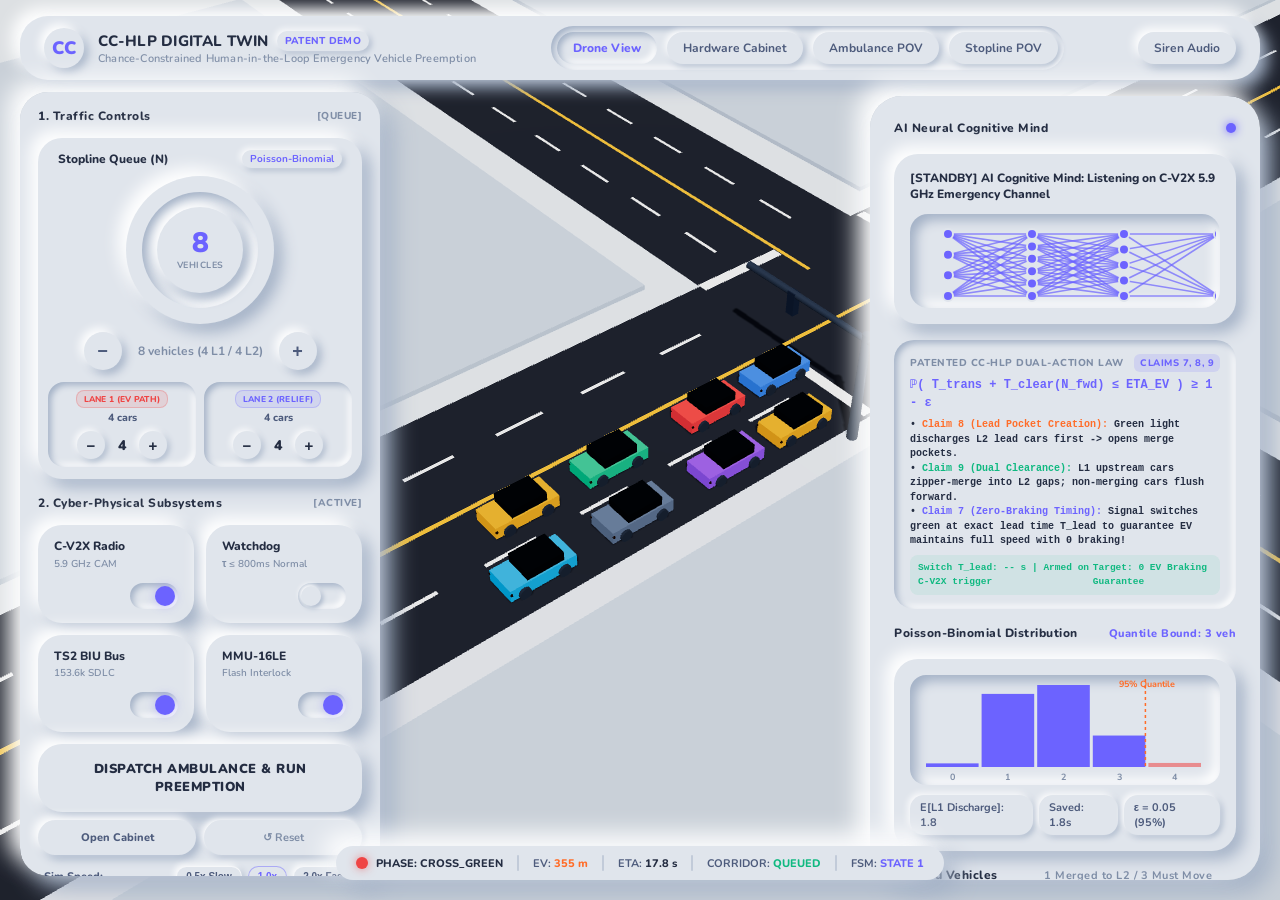
==== index.html @ e3fc1437 "feat(cchlp): add interactive Three.js digital twin with GitHub Pages deployment and CI workflow" ====
<!DOCTYPE html>
<html lang="en">
<head>
  <meta charset="UTF-8">
  <meta name="viewport" content="width=device-width, initial-scale=1.0">
  <title>CC-HLP Cyber-Physical Digital Twin // Neumorphic Smart-Control Suite</title>
  <link rel="icon" type="image/svg+xml" href="favicon.svg">
  <link rel="preconnect" href="https://fonts.googleapis.com">
  <link rel="preconnect" href="https://fonts.gstatic.com" crossorigin>
  <link href="https://fonts.googleapis.com/css2?family=Nunito:wght@400;600;700;800;900&family=Poppins:wght@400;500;600;700&display=swap" rel="stylesheet">
  <style>
    :root {
      /* Neumorphism Signature Palette */
      --neu-bg: #E0E5EC;
      --neu-light: #FFFFFF;
      --neu-dark: #A3B1C6;
      --neu-slate: #4D5B7C;
      --neu-dark-slate: #242D42;
      --neu-muted: #7E8DA6;
      
      /* Accessibility & Emergency Accents */
      --accent-purple: #6C63FF;
      --accent-purple-glow: rgba(108, 99, 255, 0.35);
      --accent-orange: #FF6D29;
      --accent-green: #10B981;
      --accent-red: #EF4444;
      --accent-amber: #F59E0B;
      --accent-cyan: #0284C7;

      /* Standard Shadows */
      --shadow-extruded: -8px -8px 16px var(--neu-light), 8px 8px 16px var(--neu-dark);
      --shadow-extruded-lg: -12px -12px 24px var(--neu-light), 12px 12px 24px var(--neu-dark);
      --shadow-extruded-sm: -4px -4px 10px var(--neu-light), 4px 4px 10px var(--neu-dark);
      --shadow-extruded-xs: -2px -2px 6px var(--neu-light), 2px 2px 6px var(--neu-dark);

      /* Inset (Pressed / Wells / Tracks) */
      --shadow-inset: inset 4px 4px 8px var(--neu-dark), inset -4px -4px 8px var(--neu-light);
      --shadow-inset-deep: inset 6px 6px 12px var(--neu-dark), inset -6px -6px 12px var(--neu-light);
      --shadow-inset-sm: inset 3px 3px 6px var(--neu-dark), inset -3px -3px 6px var(--neu-light);

      --font-stack: 'Nunito', 'Poppins', -apple-system, BlinkMacSystemFont, "Segoe UI", Roboto, sans-serif;
    }

    * {
      box-sizing: border-box;
      margin: 0;
      padding: 0;
      user-select: none;
      -webkit-font-smoothing: antialiased;
    }

    body, html {
      width: 100%;
      height: 100%;
      overflow: hidden;
      background-color: var(--neu-bg);
      font-family: var(--font-stack);
      color: var(--neu-slate);
    }

    /* 3D WebGL Canvas Layer */
    #webgl-canvas {
      position: absolute;
      top: 0;
      left: 0;
      width: 100%;
      height: 100%;
      z-index: 1;
      outline: none;
    }

    /* Neumorphic Top Navigation Bar */
    header {
      position: absolute;
      top: 16px;
      left: 20px;
      right: 20px;
      height: 64px;
      z-index: 10;
      display: flex;
      align-items: center;
      justify-content: space-between;
      padding: 0 24px;
      background: var(--neu-bg);
      border-radius: 28px;
      box-shadow: var(--shadow-extruded);
    }

    .brand-group {
      display: flex;
      align-items: center;
      gap: 14px;
    }

    .logo-badge {
      width: 40px;
      height: 40px;
      border-radius: 50%;
      background: var(--neu-bg);
      box-shadow: var(--shadow-extruded-sm);
      display: flex;
      align-items: center;
      justify-content: center;
      font-weight: 900;
      font-size: 18px;
      color: var(--accent-purple);
    }

    .brand-title h1 {
      font-size: 15px;
      font-weight: 800;
      color: var(--neu-dark-slate);
      letter-spacing: 0.3px;
      display: flex;
      align-items: center;
      gap: 8px;
    }

    .brand-title p {
      font-size: 11px;
      font-weight: 600;
      color: var(--neu-muted);
      letter-spacing: 0.2px;
    }

    /* Camera Switcher Buttons (Neumorphic Inset/Extruded Toggle Group) */
    .camera-switcher {
      display: flex;
      gap: 10px;
      background: var(--neu-bg);
      padding: 6px;
      border-radius: 24px;
      box-shadow: var(--shadow-inset-sm);
    }

    .cam-btn {
      background: var(--neu-bg);
      border: none;
      color: var(--neu-slate);
      padding: 8px 16px;
      border-radius: 20px;
      font-size: 12px;
      font-weight: 700;
      font-family: inherit;
      cursor: pointer;
      transition: all 0.2s cubic-bezier(0.4, 0, 0.2, 1);
      display: flex;
      align-items: center;
      gap: 6px;
      box-shadow: var(--shadow-extruded-xs);
    }

    .cam-btn:hover {
      color: var(--neu-dark-slate);
      transform: translateY(-1px);
    }

    .cam-btn.active {
      color: var(--accent-purple);
      box-shadow: var(--shadow-inset-sm);
      transform: translateY(0);
      font-weight: 800;
    }

    .header-actions {
      display: flex;
      align-items: center;
      gap: 12px;
    }

    .siren-toggle {
      background: var(--neu-bg);
      border: none;
      border-radius: 20px;
      color: var(--neu-slate);
      padding: 8px 16px;
      font-size: 12px;
      font-weight: 700;
      font-family: inherit;
      cursor: pointer;
      display: flex;
      align-items: center;
      gap: 6px;
      box-shadow: var(--shadow-extruded-sm);
      transition: all 0.2s ease;
    }

    .siren-toggle:hover {
      transform: translateY(-1px);
    }

    .siren-toggle.active {
      box-shadow: var(--shadow-inset-sm);
      color: var(--accent-red);
      font-weight: 800;
    }

    /* Left Control Sidebar in Soft Neumorphism */
    .left-panel {
      position: absolute;
      top: 92px;
      left: 20px;
      width: 360px;
      max-height: calc(100vh - 116px);
      z-index: 10;
      background: var(--neu-bg);
      border-radius: 28px;
      padding: 16px 18px 32px 18px;
      overflow-y: auto;
      box-shadow: var(--shadow-extruded-lg);
      display: flex;
      flex-direction: column;
      gap: 12px;
      transition: transform 0.4s cubic-bezier(0.16, 1, 0.3, 1), opacity 0.35s ease;
    }

    .panel-heading {
      font-size: 12px;
      font-weight: 800;
      letter-spacing: 0.5px;
      color: var(--neu-dark-slate);
      display: flex;
      align-items: center;
      justify-content: space-between;
      padding-bottom: 2px;
    }

    /* =========================================================================
       SIGNATURE NEUMORPHIC THERMOSTAT DIAL (QUEUE COUNT N)
       ========================================================================= */
    .dial-card {
      background: var(--neu-bg);
      border-radius: 24px;
      padding: 12px 10px;
      box-shadow: var(--shadow-extruded);
      display: flex;
      flex-direction: column;
      align-items: center;
      gap: 8px;
    }

    .dial-header {
      width: 100%;
      display: flex;
      justify-content: space-between;
      align-items: center;
      padding: 0 10px;
    }

    .dial-header h3 {
      font-size: 12px;
      font-weight: 800;
      color: var(--neu-dark-slate);
    }

    .dial-header span {
      font-size: 10px;
      font-weight: 700;
      color: var(--accent-purple);
      background: var(--neu-bg);
      padding: 2px 8px;
      border-radius: 10px;
      box-shadow: var(--shadow-extruded-xs);
    }

    .thermostat-dial-wrapper {
      position: relative;
      width: 148px;
      height: 148px;
      display: flex;
      align-items: center;
      justify-content: center;
    }

    /* Outer Extruded Base Ring */
    .dial-outer-ring {
      width: 148px;
      height: 148px;
      border-radius: 50%;
      background: var(--neu-bg);
      box-shadow: var(--shadow-extruded);
      display: flex;
      align-items: center;
      justify-content: center;
    }

    /* Concave Inset Track Ring */
    .dial-inset-track {
      width: 116px;
      height: 116px;
      border-radius: 50%;
      background: var(--neu-bg);
      box-shadow: var(--shadow-inset-deep);
      display: flex;
      align-items: center;
      justify-content: center;
    }

    /* Center Extruded Knob */
    .dial-center-knob {
      width: 86px;
      height: 86px;
      border-radius: 50%;
      background: var(--neu-bg);
      box-shadow: -5px -5px 12px var(--neu-light), 5px 5px 12px var(--neu-dark);
      display: flex;
      flex-direction: column;
      align-items: center;
      justify-content: center;
      cursor: pointer;
      transition: transform 0.2s cubic-bezier(0.175, 0.885, 0.32, 1.275);
    }

    .dial-center-knob:hover {
      transform: scale(1.02);
    }

    .dial-center-knob:active {
      box-shadow: var(--shadow-inset-sm);
    }

    .dial-val-number {
      font-size: 28px;
      font-weight: 900;
      line-height: 1;
      color: var(--accent-purple);
      letter-spacing: -1px;
    }

    .dial-val-label {
      font-size: 9px;
      font-weight: 700;
      color: var(--neu-muted);
      text-transform: uppercase;
      letter-spacing: 0.5px;
      margin-top: 2px;
    }

    /* Stepper Buttons for Circular Dial */
    .dial-controls {
      display: flex;
      align-items: center;
      gap: 16px;
    }

    .dial-btn {
      width: 38px;
      height: 38px;
      border-radius: 50%;
      background: var(--neu-bg);
      border: none;
      box-shadow: var(--shadow-extruded-sm);
      color: var(--neu-slate);
      font-size: 18px;
      font-weight: 800;
      cursor: pointer;
      display: flex;
      align-items: center;
      justify-content: center;
      transition: all 0.15s ease;
    }

    .dial-btn:hover {
      color: var(--accent-purple);
      transform: scale(1.05);
    }

    .dial-btn:active {
      box-shadow: var(--shadow-inset-sm);
      transform: scale(0.96);
    }

    /* Independent Dual-Lane Stepper Grid */
    .lane-queue-grid {
      width: 100%;
      display: grid;
      grid-template-columns: 1fr 1fr;
      gap: 8px;
      margin-top: 4px;
    }

    .lane-queue-card {
      background: var(--neu-bg);
      border-radius: 16px;
      padding: 8px 6px;
      box-shadow: var(--shadow-inset-sm);
      display: flex;
      flex-direction: column;
      align-items: center;
      gap: 6px;
    }

    .lane-queue-header {
      display: flex;
      flex-direction: column;
      align-items: center;
      gap: 2px;
      width: 100%;
    }

    .lane-badge {
      font-size: 8.5px;
      font-weight: 800;
      padding: 2px 7px;
      border-radius: 8px;
      letter-spacing: 0.3px;
    }

    .l1-badge {
      background: rgba(239, 68, 68, 0.12);
      color: var(--accent-red);
      border: 1px solid rgba(239, 68, 68, 0.25);
    }

    .l2-badge {
      background: rgba(108, 99, 255, 0.12);
      color: var(--accent-purple);
      border: 1px solid rgba(108, 99, 255, 0.25);
    }

    .lane-count-val {
      font-size: 10.5px;
      font-weight: 800;
      color: var(--neu-slate);
    }

    .lane-stepper-row {
      display: flex;
      align-items: center;
      justify-content: center;
      gap: 8px;
    }

    .dial-btn-sm {
      width: 28px;
      height: 28px;
      border-radius: 50%;
      background: var(--neu-bg);
      border: none;
      box-shadow: var(--shadow-extruded-xs);
      color: var(--neu-dark-slate);
      font-size: 15px;
      font-weight: 800;
      cursor: pointer;
      display: flex;
      align-items: center;
      justify-content: center;
      transition: all 0.15s ease;
    }

    .dial-btn-sm:hover {
      box-shadow: -2px -2px 6px var(--neu-light), 2px 2px 6px var(--neu-dark);
      color: var(--accent-purple);
    }

    .dial-btn-sm:active {
      box-shadow: var(--shadow-inset-xs);
      transform: scale(0.94);
    }

    .lane-stepper-display {
      font-size: 14px;
      font-weight: 900;
      color: var(--neu-dark-slate);
      min-width: 18px;
      text-align: center;
    }

    /* =========================================================================
       4 ROOM TOGGLE CARDS (CYBER-PHYSICAL SUBSYSTEMS)
       ========================================================================= */
    .toggle-grid {
      display: grid;
      grid-template-columns: repeat(2, 1fr);
      gap: 12px;
    }

    .neu-toggle-card {
      background: var(--neu-bg);
      border-radius: 24px;
      padding: 14px 16px;
      box-shadow: var(--shadow-extruded);
      display: flex;
      flex-direction: column;
      justify-content: space-between;
      gap: 12px;
      transition: all 0.2s ease;
      cursor: pointer;
    }

    .neu-toggle-card:hover {
      transform: translateY(-2px);
    }

    .toggle-text h4 {
      font-size: 12px;
      font-weight: 800;
      color: var(--neu-dark-slate);
      line-height: 1.3;
    }

    .toggle-text p {
      font-size: 10px;
      font-weight: 600;
      color: var(--neu-muted);
      margin-top: 2px;
    }

    /* Neumorphic Sliding Switch */
    .neu-switch {
      align-self: flex-end;
      width: 48px;
      height: 26px;
      border-radius: 13px;
      background: var(--neu-bg);
      box-shadow: var(--shadow-inset-sm);
      position: relative;
      cursor: pointer;
      transition: background 0.25s ease;
    }

    .neu-switch-knob {
      position: absolute;
      top: 3px;
      left: 3px;
      width: 20px;
      height: 20px;
      border-radius: 50%;
      background: var(--neu-bg);
      box-shadow: -2px -2px 5px var(--neu-light), 2px 2px 5px var(--neu-dark);
      transition: transform 0.25s cubic-bezier(0.175, 0.885, 0.32, 1.275), background 0.2s ease;
    }

    .neu-toggle-card.active .neu-switch-knob {
      transform: translateX(22px);
      background: var(--accent-purple);
      box-shadow: 0 0 10px var(--accent-purple-glow);
    }

    .neu-toggle-card.danger.active .neu-switch-knob {
      transform: translateX(22px);
      background: var(--accent-red);
      box-shadow: 0 0 10px rgba(239, 68, 68, 0.5);
    }

    /* =========================================================================
       PILL SLIDERS (CONTINUOUS SIMULATION PARAMETERS)
       ========================================================================= */
    .slider-card {
      background: var(--neu-bg);
      border-radius: 24px;
      padding: 16px 18px;
      box-shadow: var(--shadow-extruded);
      display: flex;
      flex-direction: column;
      gap: 10px;
    }

    .slider-label-row {
      display: flex;
      justify-content: space-between;
      align-items: center;
      font-size: 12px;
      font-weight: 700;
      color: var(--neu-slate);
    }

    .slider-val-tag {
      font-weight: 800;
      color: var(--accent-purple);
      font-size: 12px;
    }

    /* Inset Pill Slider Track */
    .pill-slider-container {
      position: relative;
      width: 100%;
      height: 16px;
      background: var(--neu-bg);
      border-radius: 8px;
      box-shadow: var(--shadow-inset-deep);
      display: flex;
      align-items: center;
      cursor: pointer;
    }

    .pill-slider-fill {
      height: 10px;
      margin-left: 3px;
      border-radius: 5px;
      background: linear-gradient(90deg, #6C63FF, #8B85FF);
      pointer-events: none;
      transition: width 0.08s ease;
    }

    .pill-slider-input {
      position: absolute;
      top: 0;
      left: 0;
      width: 100%;
      height: 100%;
      opacity: 0;
      cursor: pointer;
      margin: 0;
    }

    /* =========================================================================
       TACTILE ACTION BUTTONS
       ========================================================================= */
    .btn-neu-primary {
      background: var(--neu-bg);
      color: var(--neu-dark-slate);
      border: none;
      padding: 16px 20px;
      border-radius: 24px;
      font-family: inherit;
      font-weight: 900;
      font-size: 13px;
      letter-spacing: 0.5px;
      cursor: pointer;
      display: flex;
      align-items: center;
      justify-content: center;
      gap: 10px;
      box-shadow: var(--shadow-extruded);
      transition: all 0.2s cubic-bezier(0.16, 1, 0.3, 1);
    }

    .btn-neu-primary:hover {
      transform: translateY(-2px);
      color: var(--accent-purple);
      box-shadow: var(--shadow-extruded-lg);
    }

    .btn-neu-primary:active, .btn-neu-primary.running {
      transform: translateY(1px);
      box-shadow: var(--shadow-inset);
      color: var(--accent-purple);
    }

    .btn-neu-cabinet {
      background: var(--neu-bg);
      border: none;
      color: var(--neu-slate);
      padding: 13px 18px;
      border-radius: 20px;
      font-family: inherit;
      font-weight: 800;
      font-size: 12px;
      cursor: pointer;
      display: flex;
      align-items: center;
      justify-content: center;
      gap: 8px;
      box-shadow: var(--shadow-extruded-sm);
      transition: all 0.2s ease;
    }

    .btn-neu-cabinet:hover {
      color: var(--accent-purple);
      transform: translateY(-1px);
    }

    .btn-neu-cabinet:active {
      box-shadow: var(--shadow-inset-sm);
      transform: translateY(0);
    }

    .btn-neu-reset {
      background: var(--neu-bg);
      border: none;
      color: var(--neu-muted);
      padding: 11px 16px;
      border-radius: 18px;
      font-family: inherit;
      font-weight: 700;
      font-size: 12px;
      cursor: pointer;
      box-shadow: var(--shadow-extruded-xs);
      transition: all 0.2s;
    }

    .btn-neu-reset:hover {
      color: var(--neu-dark-slate);
    }

    .btn-neu-reset:active {
      box-shadow: var(--shadow-inset-sm);
    }

    .sim-speed-btn {
      background: var(--neu-bg);
      border: 1px solid rgba(255, 255, 255, 0.7);
      border-radius: 12px;
      padding: 4px 9px;
      font-size: 10px;
      font-weight: 800;
      color: var(--neu-slate);
      box-shadow: var(--shadow-extruded-xs);
      cursor: pointer;
      transition: all 0.2s cubic-bezier(0.16, 1, 0.3, 1);
    }

    .sim-speed-btn:hover {
      color: var(--accent-purple);
      transform: translateY(-1px);
    }

    .sim-speed-btn.active {
      box-shadow: var(--shadow-inset-xs);
      color: var(--accent-purple);
      border-color: rgba(108, 99, 255, 0.45);
      background: var(--neu-bg);
    }

    /* =========================================================================
       RIGHT AI MIND & PATENT COGNITIVE PANEL
       ========================================================================= */
    .right-panel {
      position: absolute;
      top: 96px;
      right: 20px;
      width: 390px;
      max-height: calc(100vh - 116px);
      z-index: 10;
      background: var(--neu-bg);
      border-radius: 32px;
      padding: 24px;
      overflow-y: auto;
      box-shadow: var(--shadow-extruded-lg);
      display: flex;
      flex-direction: column;
      gap: 20px;
    }

    /* AI Neural Cognitive Monitor */
    .neu-neural-card {
      background: var(--neu-bg);
      border-radius: 24px;
      padding: 16px;
      box-shadow: var(--shadow-extruded);
      display: flex;
      flex-direction: column;
      gap: 12px;
    }

    .thinking-status {
      display: flex;
      align-items: center;
      gap: 8px;
      font-size: 12px;
      font-weight: 800;
      color: var(--neu-dark-slate);
    }

    .pulse-dot {
      width: 10px;
      height: 10px;
      border-radius: 50%;
      background: var(--accent-purple);
      box-shadow: 0 0 10px var(--accent-purple);
      animation: pulse-ring 1.8s infinite;
    }

    @keyframes pulse-ring {
      0% { transform: scale(0.9); opacity: 0.6; }
      50% { transform: scale(1.3); opacity: 1; }
      100% { transform: scale(0.9); opacity: 0.6; }
    }

    .neu-svg-box {
      width: 100%;
      height: 94px;
      background: var(--neu-bg);
      border-radius: 18px;
      box-shadow: var(--shadow-inset-deep);
      overflow: hidden;
      padding: 4px;
    }

    /* Math Formula Block */
    .neu-math-block {
      background: var(--neu-bg);
      border-radius: 20px;
      padding: 14px 16px;
      box-shadow: var(--shadow-inset-sm);
      font-family: 'Courier New', monospace;
      font-size: 12px;
      line-height: 1.5;
      color: var(--neu-dark-slate);
    }

    .math-formula-title {
      font-size: 10px;
      text-transform: uppercase;
      color: var(--neu-muted);
      margin-bottom: 4px;
      font-family: var(--font-stack);
      font-weight: 800;
      letter-spacing: 0.5px;
    }

    /* Distribution Canvas Card */
    .neu-dist-card {
      background: var(--neu-bg);
      border-radius: 24px;
      padding: 16px;
      box-shadow: var(--shadow-extruded);
      display: flex;
      flex-direction: column;
      gap: 10px;
    }

    .cvs-inset-well {
      width: 100%;
      height: 110px;
      border-radius: 16px;
      background: var(--neu-bg);
      box-shadow: var(--shadow-inset-deep);
      overflow: hidden;
      display: flex;
      align-items: center;
      justify-content: center;
    }

    #dist-canvas {
      width: 100%;
      height: 110px;
      display: block;
    }

    .dist-meta {
      display: flex;
      justify-content: space-between;
      gap: 6px;
    }

    .dist-badge {
      background: var(--neu-bg);
      padding: 5px 10px;
      border-radius: 14px;
      box-shadow: var(--shadow-extruded-xs);
      font-size: 11px;
      font-weight: 700;
      color: var(--neu-slate);
    }

    /* Live Queued Vehicles Feasibility Feed */
    .vehicle-p-list {
      display: flex;
      flex-direction: column;
      gap: 8px;
      max-height: 160px;
      overflow-y: auto;
      padding: 4px;
    }

    .neu-v-item {
      display: flex;
      align-items: center;
      justify-content: space-between;
      background: var(--neu-bg);
      padding: 10px 14px;
      border-radius: 18px;
      box-shadow: var(--shadow-extruded-sm);
      font-size: 12px;
      font-weight: 700;
      transition: all 0.2s ease;
    }

    .neu-v-item:hover {
      transform: translateX(2px);
    }

    .neu-p-bar-track {
      width: 64px;
      height: 8px;
      background: var(--neu-bg);
      box-shadow: var(--shadow-inset-sm);
      border-radius: 4px;
      overflow: hidden;
      margin-left: 8px;
    }

    .neu-p-bar-fill {
      height: 100%;
      border-radius: 4px;
      transition: width 0.3s ease;
    }

    /* =========================================================================
       BOTTOM TELEMETRY BANNER
       ========================================================================= */
    .telemetry-banner {
      position: absolute;
      bottom: 20px;
      left: 50%;
      transform: translateX(-50%);
      z-index: 20;
      background: var(--neu-bg);
      border-radius: 24px;
      padding: 9px 20px;
      display: flex;
      align-items: center;
      gap: 14px;
      font-size: 11px;
      font-weight: 700;
      box-shadow: var(--shadow-extruded-lg);
      color: var(--neu-slate);
      white-space: nowrap;
      pointer-events: auto;
    }

    .signal-indicator {
      display: flex;
      align-items: center;
      gap: 8px;
      font-weight: 800;
      color: var(--neu-dark-slate);
    }

    .signal-bulb {
      width: 12px;
      height: 12px;
      border-radius: 50%;
      background: var(--accent-red);
      box-shadow: 0 0 10px rgba(239, 68, 68, 0.6);
      transition: all 0.3s ease;
    }

    .signal-bulb.green {
      background: var(--accent-green);
      box-shadow: 0 0 12px rgba(16, 185, 129, 0.8);
    }

    .signal-bulb.amber {
      background: var(--accent-amber);
      box-shadow: 0 0 12px rgba(245, 158, 11, 0.8);
    }

    .telemetry-divider {
      width: 2px;
      height: 16px;
      background: var(--neu-dark);
      border-radius: 1px;
      opacity: 0.5;
    }

    /* =========================================================================
       NEMA TS2 CABINET HARDWARE INSPECTION CARDS (RIGHT PANEL INTEGRATION)
       ========================================================================= */
    #panel-cabinet-view {
      animation: fadeIn 0.3s cubic-bezier(0.16, 1, 0.3, 1);
    }

    @keyframes fadeIn {
      from { opacity: 0; transform: translateY(8px); }
      to { opacity: 1; transform: translateY(0); }
    }

    .neu-hw-card {
      background: var(--neu-bg);
      border-radius: 16px;
      padding: 9px 12px;
      box-shadow: var(--shadow-extruded-sm);
      cursor: pointer;
      transition: all 0.2s;
      display: flex;
      flex-direction: column;
      gap: 4px;
      border: 1px solid rgba(255, 255, 255, 0.6);
    }

    .neu-hw-card:hover {
      transform: translateY(-2px);
      box-shadow: var(--shadow-extruded);
    }

    .neu-hw-card.selected {
      box-shadow: var(--shadow-inset-sm);
      background: var(--neu-bg);
      border-color: rgba(108, 99, 255, 0.4);
    }

    .hw-icon {
      font-size: 16px;
    }

    .hw-name {
      font-size: 12px;
      font-weight: 800;
      color: var(--neu-dark-slate);
    }

    .hw-claim {
      font-size: 9.5px;
      color: var(--accent-purple);
      font-weight: 800;
    }

    .hw-desc {
      font-size: 10.5px;
      font-weight: 600;
      color: var(--neu-muted);
      line-height: 1.35;
    }

    .neu-hw-detail {
      background: var(--neu-bg);
      border-radius: 16px;
      padding: 12px 14px;
      box-shadow: var(--shadow-inset-sm);
      font-size: 11px;
      line-height: 1.45;
    }

    /* Custom Neumorphic Scrollbar */
    ::-webkit-scrollbar {
      width: 6px;
    }
    ::-webkit-scrollbar-track {
      background: var(--neu-bg);
    }
    ::-webkit-scrollbar-thumb {
      background: var(--neu-dark);
      border-radius: 3px;
    }
  </style>
  <script src="three.min.js"></script>
</head>
<body>

  <!-- WebGL Render Canvas -->
  <div id="webgl-canvas"></div>

  <!-- Neumorphic Header -->
  <header>
    <div class="brand-group">
      <div class="logo-badge">CC</div>
      <div class="brand-title">
        <h1>CC-HLP DIGITAL TWIN <span style="font-size:10px; padding:3px 8px; border-radius:12px; background:var(--neu-bg); color:var(--accent-purple); box-shadow:var(--shadow-extruded-xs); font-weight:800;">PATENT DEMO</span></h1>
        <p>Chance-Constrained Human-in-the-Loop Emergency Vehicle Preemption</p>
      </div>
    </div>

    <!-- Camera Switcher -->
    <div class="camera-switcher">
      <button class="cam-btn active" id="btn-cam-drone" title="Wide Corridor Aerial View">Drone View</button>
      <button class="cam-btn" id="btn-cam-cabinet" title="Zoom into roadside hardware">Hardware Cabinet</button>
      <button class="cam-btn" id="btn-cam-ambulance" title="Follow approaching ambulance">Ambulance POV</button>
      <button class="cam-btn" id="btn-cam-stopline" title="Queued cars at stopline">Stopline POV</button>
    </div>

    <!-- Actions -->
    <div class="header-actions">
      <button class="siren-toggle" id="btn-siren-audio">Siren Audio</button>
    </div>
  </header>

  <!-- Left Simulation Controls Panel -->
  <div class="left-panel">
    <div class="panel-heading">
      <span>1. Traffic Controls</span>
      <span style="font-size:10px; font-weight:800; color:var(--neu-muted);">[QUEUE]</span>
    </div>

    <!-- SIGNATURE NEUMORPHIC THERMOSTAT DIAL (QUEUE COUNT N) -->
    <div class="dial-card">
      <div class="dial-header">
        <h3>Stopline Queue (N)</h3>
        <span id="dial-badge">Poisson-Binomial</span>
      </div>

      <div class="thermostat-dial-wrapper">
        <div class="dial-outer-ring">
          <div class="dial-inset-track">
            <div class="dial-center-knob" id="dial-knob" title="Click or use buttons to adjust cars">
              <span class="dial-val-number" id="dial-queue-num">8</span>
              <span class="dial-val-label">Vehicles</span>
            </div>
          </div>
        </div>
      </div>

      <!-- Stepper Buttons for Queue Dial -->
      <div class="dial-controls">
        <button class="dial-btn" id="btn-dial-minus" title="Decrease Queue">−</button>
        <span style="font-size:12px; font-weight:700; color:var(--neu-muted);" id="val-queue-count">8 vehicles (4 L1 / 4 L2)</span>
        <button class="dial-btn" id="btn-dial-plus" title="Increase Queue">+</button>
      </div>

      <!-- Independent Dual-Lane Steppers -->
      <div class="lane-queue-grid">
        <!-- Lane 1 Stepper -->
        <div class="lane-queue-card l1-card">
          <div class="lane-queue-header">
            <span class="lane-badge l1-badge">LANE 1 (EV PATH)</span>
            <span class="lane-count-val" id="val-l1-count">4 cars</span>
          </div>
          <div class="lane-stepper-row">
            <button class="dial-btn-sm" id="btn-l1-minus" title="Decrease Lane 1 Queue">−</button>
            <span class="lane-stepper-display" id="num-l1-display">4</span>
            <button class="dial-btn-sm" id="btn-l1-plus" title="Increase Lane 1 Queue">+</button>
          </div>
        </div>

        <!-- Lane 2 Stepper -->
        <div class="lane-queue-card l2-card">
          <div class="lane-queue-header">
            <span class="lane-badge l2-badge">LANE 2 (RELIEF)</span>
            <span class="lane-count-val" id="val-l2-count">4 cars</span>
          </div>
          <div class="lane-stepper-row">
            <button class="dial-btn-sm" id="btn-l2-minus" title="Decrease Lane 2 Queue">−</button>
            <span class="lane-stepper-display" id="num-l2-display">4</span>
            <button class="dial-btn-sm" id="btn-l2-plus" title="Increase Lane 2 Queue">+</button>
          </div>
        </div>
      </div>

      <!-- Hidden standard slider for sync & backward compatibility -->
      <input type="range" id="slider-queue" min="2" max="20" step="1" value="8" style="display:none;">
    </div>

    <div class="panel-heading" style="margin-top:4px;">
      <span>2. Cyber-Physical Subsystems</span>
      <span style="font-size:10px; font-weight:800; color:var(--neu-muted);">[ACTIVE]</span>
    </div>

    <!-- 4 ROOM TOGGLE CARDS (MATCHING USER REFERENCE DESIGN) -->
    <div class="toggle-grid">
      <!-- Card 1: C-V2X Radio / Participatory App -->
      <div class="neu-toggle-card active" id="card-toggle-v2x" title="Toggle 5.9 GHz C-V2X vehicular radio (CAM messages)">
        <div class="toggle-text">
          <h4>C-V2X Radio</h4>
          <p id="sub-v2x">5.9 GHz CAM</p>
        </div>
        <div class="neu-switch" id="switch-v2x">
          <div class="neu-switch-knob"></div>
        </div>
      </div>

      <!-- Card 2: Latency Watchdog -->
      <div class="neu-toggle-card danger" id="btn-toggle-latency" title="Toggle controller heartbeat watchdog timer (&tau; &le; 800ms)">
        <div class="toggle-text">
          <h4>Watchdog</h4>
          <p id="sub-watchdog">&tau; &le; 800ms Normal</p>
        </div>
        <div class="neu-switch" id="switch-latency">
          <div class="neu-switch-knob"></div>
        </div>
        <input type="checkbox" id="check-latency" style="display:none;">
      </div>

      <!-- Card 3: NEMA TS2 BIU Bus -->
      <div class="neu-toggle-card active" id="card-toggle-biu" title="Toggle 153.6 kbps NEMA TS2 BIU SDLC detector bus">
        <div class="toggle-text">
          <h4>TS2 BIU Bus</h4>
          <p id="sub-biu">153.6k SDLC</p>
        </div>
        <div class="neu-switch" id="switch-biu">
          <div class="neu-switch-knob"></div>
        </div>
      </div>

      <!-- Card 4: MMU Conflict Interlock -->
      <div class="neu-toggle-card active" id="card-toggle-mmu" title="Toggle MMU-16LE hardware conflict monitor interlock">
        <div class="toggle-text">
          <h4>MMU-16LE</h4>
          <p id="sub-mmu">Flash Interlock</p>
        </div>
        <div class="neu-switch" id="switch-mmu">
          <div class="neu-switch-knob"></div>
        </div>
      </div>
    </div>

    <!-- Prominent Action Controls -->
    <div style="display:flex; flex-direction:column; gap:8px;">
      <button class="btn-neu-primary" id="btn-run-preemption">
        <span>DISPATCH AMBULANCE & RUN PREEMPTION</span>
      </button>

      <div style="display:grid; grid-template-columns: 1fr 1fr; gap:8px;">
        <button class="btn-neu-cabinet" id="btn-open-cabinet-direct" style="padding:10px 8px; font-size:11px;">
          <span>Open Cabinet</span>
        </button>
        <button class="btn-neu-reset" id="btn-reset-sim" style="padding:10px 8px; font-size:11px;">
          <span>↺ Reset</span>
        </button>
      </div>

      <!-- Simulation Playback Speed -->
      <div style="display:flex; align-items:center; justify-content:space-between; padding:3px 6px;">
        <span style="font-size:11px; font-weight:800; color:var(--neu-slate);">Sim Speed:</span>
        <div style="display:flex; gap:6px;">
          <button class="sim-speed-btn" data-speed="0.5">0.5x Slow</button>
          <button class="sim-speed-btn active" data-speed="1.0">1.0x</button>
          <button class="sim-speed-btn" data-speed="2.0">2.0x Fast</button>
        </div>
      </div>
    </div>

    <div class="panel-heading" style="margin-top:2px;">
      <span>3. Dynamic Parameters</span>
      <span style="font-size:10px; font-weight:800; color:var(--neu-muted);">[PARAMS]</span>
    </div>

    <!-- Pill Slider 1: Ambulance Speed -->
    <div class="slider-card" style="padding:12px 14px; gap:6px;">
      <div class="slider-label-row">
        <span>Ambulance Velocity (v_EV)</span>
        <span class="slider-val-tag" id="val-speed">72 km/h (20 m/s)</span>
      </div>
      <div class="pill-slider-container" id="track-speed">
        <div class="pill-slider-fill" id="fill-speed" style="width: 65%;"></div>
        <input type="range" class="pill-slider-input" id="slider-speed" min="20" max="100" step="5" value="72">
      </div>
    </div>

    <!-- Pill Slider 2: Participatory Adoption -->
    <div class="slider-card" style="padding:12px 14px; gap:6px;">
      <div class="slider-label-row">
        <span>App Adoption (ρ_app)</span>
        <span class="slider-val-tag" id="val-adoption">75%</span>
      </div>
      <div class="pill-slider-container" id="track-adoption">
        <div class="pill-slider-fill" id="fill-adoption" style="width: 75%;"></div>
        <input type="range" class="pill-slider-input" id="slider-adoption" min="0" max="100" step="5" value="75">
      </div>
    </div>

    <!-- Pill Slider 3: Driver Reaction Profile -->
    <div class="slider-card" style="padding:12px 14px; gap:6px;">
      <div class="slider-label-row">
        <span>Driver Reaction Profile (μ)</span>
        <span class="slider-val-tag" id="val-profile">Alerted (μ=1.7s)</span>
      </div>
      <div class="pill-slider-container" id="track-profile">
        <div class="pill-slider-fill" id="fill-profile" style="width: 50%;"></div>
        <input type="range" class="pill-slider-input" id="slider-profile" min="1" max="3" step="1" value="2">
      </div>
    </div>
  </div>

  <!-- Right AI Mind & Patent Brain Panel (Dual Mode: AI Mind / Cabinet Rack) -->
  <div class="right-panel">
    <!-- View A: AI Neural Cognitive Mind (For Corridor Simulation) -->
    <div id="panel-ai-view" style="display:flex; flex-direction:column; gap:16px;">
      <div class="panel-heading">
        <span>AI Neural Cognitive Mind</span>
        <span class="pulse-dot"></span>
      </div>

      <!-- Real-Time AI Mind Activity Card -->
      <div class="neu-neural-card">
        <div class="thinking-status" id="neural-status-text">
          <span>COGNITIVE STATE: IDLE // READY</span>
        </div>
        <div class="neu-svg-box">
          <svg id="neural-svg" width="100%" height="94" style="display:block;"></svg>
        </div>
      </div>

      <!-- Patent Mathematical Law -->
      <div class="neu-math-block">
        <div class="math-formula-title" style="display:flex; justify-content:space-between; align-items:center;">
          <span>Patented CC-HLP Dual-Action Law</span>
          <span style="font-size:9.5px; background:rgba(108,99,255,0.15); color:var(--accent-purple); padding:2px 6px; border-radius:6px; font-weight:800;">CLAIMS 7, 8, 9</span>
        </div>
        <div style="font-weight:800; color:var(--accent-purple); font-size:12px; margin-top:4px;">
          ℙ( T_trans + T_clear(N_fwd) ≤ ETA_EV ) ≥ 1 - ε
        </div>
        <div style="color:var(--neu-dark-slate); font-size:10px; margin-top:6px; font-weight:700; line-height:1.45;">
          • <span style="color:var(--accent-orange);">Claim 8 (Lead Pocket Creation):</span> Green light discharges L2 lead cars first -> opens merge pockets.<br>
          • <span style="color:var(--accent-green);">Claim 9 (Dual Clearance):</span> L1 upstream cars zipper-merge into L2 gaps; non-merging cars flush forward.<br>
          • <span style="color:var(--accent-purple);">Claim 7 (Zero-Braking Timing):</span> Signal switches green at exact lead time T_lead to guarantee EV maintains full speed with 0 braking!
        </div>
        <div style="margin-top:6px; padding:6px 8px; border-radius:8px; background:rgba(16,185,129,0.08); font-size:9.5px; font-weight:700; color:var(--accent-green); display:flex; justify-content:space-between;">
          <span id="patent-dynamic-timing">T_lead: -- s | Forward: -- veh</span>
          <span id="patent-ev-guarantee">Clearance: 100% Guaranteed</span>
        </div>
      </div>

      <div class="panel-heading">
        <span>Poisson-Binomial Distribution</span>
        <span style="font-size:11px; font-weight:800; color:var(--accent-purple);" id="pb-crit-badge">N_leave: --</span>
      </div>

      <!-- Live Distribution Canvas Card -->
      <div class="neu-dist-card">
        <div class="cvs-inset-well">
          <canvas id="dist-canvas"></canvas>
        </div>
        <div class="dist-meta">
          <span class="dist-badge" id="lbl-mean-rem">E[N_leave]: --</span>
          <span class="dist-badge" id="lbl-lead-saved">Saved: --</span>
          <span class="dist-badge" id="lbl-risk-tol">&epsilon; = 0.05 (95%)</span>
        </div>
      </div>

      <div class="panel-heading">
        <span>Queued Vehicles Feasibility</span>
        <span style="font-size:11px; font-weight:700; color:var(--neu-muted);" id="lbl-queue-summary">--</span>
      </div>

      <!-- Live Vehicle Probability List -->
      <div class="vehicle-p-list" id="vehicle-p-container">
        <div style="font-size:12px; color:var(--neu-muted); padding:16px 0; text-align:center; font-weight:600;">
          Vehicles will be scanned upon ambulance approach.
        </div>
      </div>
    </div>

    <!-- View B: Hardware Rack Modules (For Cabinet Inspection - ZERO OVERLAP) -->
    <div id="panel-cabinet-view" style="display:none; flex-direction:column; gap:12px;">
      <div class="panel-heading">
        <span>Roadside Hardware Rack (NEMA TS2)</span>
        <span style="font-size:10px; font-weight:800; color:var(--accent-green); background:var(--neu-bg); padding:2px 8px; border-radius:10px; box-shadow:var(--shadow-extruded-xs);">NEMA TS2 TYPE 1</span>
      </div>

      <div style="display:flex; flex-direction:column; gap:8px;">
        <!-- 1. Edge Compute -->
        <div class="neu-hw-card selected" data-hw="edge">
          <div style="display:flex; align-items:center; justify-content:space-between;">
            <div style="display:flex; align-items:center; gap:8px;">
              <span class="hw-icon">[CPU]</span>
              <span class="hw-name">Edge Processor</span>
            </div>
            <span class="hw-claim">CLAIM 1 & 15</span>
          </div>
          <div class="hw-desc">Raspberry Pi 5 / Jetson Orin running 100ms deterministic CC-HLP daemon.</div>
        </div>

        <!-- 2. Galvanic Isolation -->
        <div class="neu-hw-card" data-hw="relay">
          <div style="display:flex; align-items:center; justify-content:space-between;">
            <div style="display:flex; align-items:center; gap:8px;">
              <span class="hw-icon">[RLY]</span>
              <span class="hw-name">Optocoupler Relay</span>
            </div>
            <span class="hw-claim">CLAIM 3</span>
          </div>
          <div class="hw-desc">2500 Vrms optical galvanic isolation to Preempt Test inputs.</div>
        </div>

        <!-- 3. TS2 BIU Backplane -->
        <div class="neu-hw-card" data-hw="ts2">
          <div style="display:flex; align-items:center; justify-content:space-between;">
            <div style="display:flex; align-items:center; gap:8px;">
              <span class="hw-icon">[BIU]</span>
              <span class="hw-name">NEMA TS2 BIU</span>
            </div>
            <span class="hw-claim">CLAIM 4</span>
          </div>
          <div class="hw-desc">153.6 kbps Port 1 SDLC synchronous bus to signal load switches.</div>
        </div>

        <!-- 4. MMU Interlock -->
        <div class="neu-hw-card" data-hw="mmu">
          <div style="display:flex; align-items:center; justify-content:space-between;">
            <div style="display:flex; align-items:center; gap:8px;">
              <span class="hw-icon">[MMU]</span>
              <span class="hw-name">MMU-16LE Monitor</span>
            </div>
            <span class="hw-claim">CLAIM 5 & 14</span>
          </div>
          <div class="hw-desc">Independent conflict crowbar trips flash within ≤ 450ms.</div>
        </div>

        <!-- 5. Watchdog Timer -->
        <div class="neu-hw-card" data-hw="watchdog">
          <div style="display:flex; align-items:center; justify-content:space-between;">
            <div style="display:flex; align-items:center; gap:8px;">
              <span class="hw-icon">[WDG]</span>
              <span class="hw-name">800ms Watchdog</span>
            </div>
            <span class="hw-claim">CLAIM 12</span>
          </div>
          <div class="hw-desc">Hardware heartbeat failsafe drops to State 3 on packet loss.</div>
        </div>

        <!-- 6. C-V2X Telematics -->
        <div class="neu-hw-card" data-hw="v2x">
          <div style="display:flex; align-items:center; justify-content:space-between;">
            <div style="display:flex; align-items:center; gap:8px;">
              <span class="hw-icon">[V2X]</span>
              <span class="hw-name">C-V2X Transceiver</span>
            </div>
            <span class="hw-claim">CLAIM 2</span>
          </div>
          <div class="hw-desc">5.9 GHz vehicular transceiver decoding ambulance & civilian CAMs.</div>
        </div>
      </div>

      <!-- Active Hardware Detail Callout -->
      <div class="neu-hw-detail" id="hw-active-detail">
        <strong style="color:var(--accent-purple);" id="hw-detail-title">EDGE COMPUTING PROCESSOR (RASPBERRY PI 5 / JETSON ORIN)</strong><br>
        <span id="hw-detail-body" style="color:var(--neu-muted);">
          Executes the CC-HLP decision loop deterministically at 100 ms discrete cycle intervals. Computes the exact discrete Poisson-Binomial recursive convolution in &lt;1.5 ms for up to 30 queued vehicles. Subordinate to the independent hardware conflict monitor.
        </span>
      </div>

      <button class="btn-neu-primary" id="btn-return-corridor" style="margin-top:4px;">
        <span>Back to Corridor View</span>
      </button>
    </div>
  </div>

  <!-- Bottom Telemetry Banner -->
  <div class="telemetry-banner">
    <div class="signal-indicator">
      <div class="signal-bulb" id="active-bulb"></div>
      <span id="lbl-signal-phase">CROSS_GREEN</span>
    </div>
    <div class="telemetry-divider"></div>
    <div>EV: <span style="font-weight:800; color:var(--accent-orange);" id="lbl-ev-dist">-- m</span></div>
    <div class="telemetry-divider"></div>
    <div>ETA: <span style="font-weight:800; color:var(--neu-dark-slate);" id="lbl-ev-eta">-- s</span></div>
    <div class="telemetry-divider"></div>
    <div>CORRIDOR: <span style="font-weight:800; color:var(--accent-green);" id="lbl-seam-width">OPEN</span></div>
    <div class="telemetry-divider"></div>
    <div>FSM: <span style="font-weight:800; color:var(--accent-purple);" id="lbl-fsm-mode">STATE 1</span></div>
  </div>

  <!-- Procedural 3D World & Simulation Engine -->
  <script>
    // =========================================================================
    // 1. BRAND PALETTE & CONSTANTS
    // =========================================================================
    const BRAND = {
      orange: 0xFF6D29,
      purple: 0x6C63FF,
      darkSlate: 0x242D42,
      slate: 0x4D5B7C,
      grey: 0xE0E5EC,
      white: 0xFFFFFF,
      green: 0x10B981,
      amber: 0xF59E0B,
      red: 0xEF4444,
      cyan: 0x0284C7,
      asphalt: 0x222630,
      curb: 0xB0BCCB,
    };

    // =========================================================================
    // 2. THREE.JS SCENE, CAMERA, & RENDERER SETUP
    // =========================================================================
    const container = document.getElementById('webgl-canvas');
    const scene = new THREE.Scene();
    
    // Daylit Neumorphic Atmosphere with clean linear depth fog
    scene.background = new THREE.Color(0xE0E5EC);
    scene.fog = new THREE.Fog(0xE0E5EC, 250, 950);

    const camera = new THREE.PerspectiveCamera(40, window.innerWidth / window.innerHeight, 0.5, 800);
    
    // Camera Preset Targets
    const CAM_PRESETS = {
      drone: { pos: new THREE.Vector3(42, 46, 52), look: new THREE.Vector3(2.0, 0, 20.0) },
      cabinet: { pos: new THREE.Vector3(9.6, 2.15, 12.8), look: new THREE.Vector3(11.2, 1.85, 7.2) },
      ambulance: { pos: new THREE.Vector3(2.0, 7.5, 22), look: new THREE.Vector3(2.0, 1.8, -20), isDynamic: true },
      stopline: { pos: new THREE.Vector3(2.0, 3.2, 1.0), look: new THREE.Vector3(2.0, 2.0, 45.0) },
    };

    let activeCamPreset = 'drone';
    let targetCamPos = CAM_PRESETS.drone.pos.clone();
    let targetCamLook = CAM_PRESETS.drone.look.clone();
    let currentCamLook = CAM_PRESETS.drone.look.clone();

    camera.position.copy(targetCamPos);
    camera.lookAt(currentCamLook);

    let renderer;
    try {
      renderer = new THREE.WebGLRenderer({ antialias: true, powerPreference: 'high-performance' });
    } catch (e) {
      console.warn('WebGLRenderer unavailable, using headless mock renderer:', e);
      renderer = {
        domElement: document.createElement('canvas'),
        setPixelRatio: () => {},
        setSize: () => {},
        shadowMap: {},
        render: () => {}
      };
    }
    renderer.setPixelRatio(Math.min(window.devicePixelRatio, 2.0));
    renderer.setSize(window.innerWidth, window.innerHeight);
    renderer.shadowMap.enabled = true;
    renderer.shadowMap.type = THREE.PCFSoftShadowMap;
    renderer.toneMapping = THREE.ACESFilmicToneMapping;
    renderer.toneMappingExposure = 1.2;
    container.appendChild(renderer.domElement);

    // =========================================================================
    // 3. LIGHTING (Crisp Architectural Daytime Sunlight)
    // =========================================================================
    const ambLight = new THREE.AmbientLight(0xE2E8F0, 1.6);
    scene.add(ambLight);

    const sunLight = new THREE.DirectionalLight(0xFFFFFF, 2.4);
    sunLight.position.set(60, 100, 45);
    sunLight.castShadow = true;
    sunLight.shadow.mapSize.width = 2048;
    sunLight.shadow.mapSize.height = 2048;
    sunLight.shadow.camera.near = 10;
    sunLight.shadow.camera.far = 250;
    const shadowExtent = 55;
    sunLight.shadow.camera.left = -shadowExtent;
    sunLight.shadow.camera.right = shadowExtent;
    sunLight.shadow.camera.top = shadowExtent;
    sunLight.shadow.camera.bottom = -shadowExtent;
    sunLight.shadow.bias = -0.0003;
    scene.add(sunLight);

    // Spotlight on Roadside Cabinet
    const cabinetSpot = new THREE.SpotLight(0x6C63FF, 2.4, 30, Math.PI / 4, 0.35);
    cabinetSpot.position.set(13.0, 9.0, 12.0);
    cabinetSpot.target.position.set(10.5, 1.85, 7.2);
    scene.add(cabinetSpot);
    scene.add(cabinetSpot.target);

    // =========================================================================
    // 4. PROCEDURAL 3D INTERSECTION ENVIRONMENT
    // =========================================================================
    const worldGroup = new THREE.Group();
    scene.add(worldGroup);

    // Ground Plane seamlessly matching Neumorphic surface
    const groundGeo = new THREE.PlaneGeometry(1600, 1600);
    const groundMat = new THREE.MeshStandardMaterial({ color: 0xD8DFE9, roughness: 0.95 });
    const groundMesh = new THREE.Mesh(groundGeo, groundMat);
    groundMesh.rotation.x = -Math.PI / 2;
    groundMesh.position.set(0, 0, 240);
    groundMesh.receiveShadow = true;
    worldGroup.add(groundMesh);

    // Road Ribbons
    function createRoadRibbon(w, l, posX = 0, posZ = 0, rotY = 0) {
      const roadGeo = new THREE.PlaneGeometry(w, l);
      const roadMat = new THREE.MeshStandardMaterial({
        color: BRAND.asphalt,
        roughness: 0.85,
        metalness: 0.1,
      });
      const road = new THREE.Mesh(roadGeo, roadMat);
      road.rotation.x = -Math.PI / 2;
      road.rotation.z = rotY;
      road.position.set(posX, 0.02, posZ);
      road.receiveShadow = true;
      worldGroup.add(road);
      return road;
    }

    // Main Corridor (Z axis, Width 16m = 4 lanes, extends from Z=-185m to Z=+665m)
    createRoadRibbon(16, 850, 0, 240, 0);
    // Cross Street (X axis, Width 14m = 4 lanes, extends from X=-210m to X=+210m)
    createRoadRibbon(14, 420, 0, 0, Math.PI / 2);

    // Sidewalk Blocks
    function createSidewalk(x, z, sx, sz) {
      const swGeo = new THREE.BoxGeometry(sx, 0.35, sz);
      const swMat = new THREE.MeshStandardMaterial({ color: BRAND.curb, roughness: 0.7 });
      const sw = new THREE.Mesh(swGeo, swMat);
      sw.position.set(x, 0.175, z);
      sw.receiveShadow = true;
      worldGroup.add(sw);
    }
    createSidewalk(40, 40, 60, 60);
    createSidewalk(-40, 40, 60, 60);
    createSidewalk(40, -40, 60, 60);
    createSidewalk(-40, -40, 60, 60);

    // Road Markings
    function createMarking(w, l, x, z, color = 0xFFFFFF) {
      const mGeo = new THREE.PlaneGeometry(w, l);
      const mMat = new THREE.MeshBasicMaterial({ color: color });
      const m = new THREE.Mesh(mGeo, mMat);
      m.rotation.x = -Math.PI / 2;
      m.position.set(x, 0.04, z);
      worldGroup.add(m);
      return m;
    }

    // Stoplines
    createMarking(7.6, 0.8, 4.0, 7.8, 0xFFFFFF); // Main EV approach stopline
    createMarking(7.6, 0.8, -4.0, -7.8, 0xFFFFFF);
    createMarking(0.8, 6.8, 7.8, -3.6, 0xFFFFFF);
    createMarking(0.8, 6.8, -7.8, 3.6, 0xFFFFFF);

    // Yellow Center Dividers
    createMarking(0.3, 660, 0, 330, 0xF59E0B); // South approach (Z = 0 to 660m)
    createMarking(0.3, 180, 0, -90, 0xF59E0B); // North outbound (Z = 0 to -180m)
    createMarking(200, 0.3, 105, 0, 0xF59E0B); // East cross street (X = 5 to 205m)
    createMarking(200, 0.3, -105, 0, 0xF59E0B); // West cross street (X = -5 to -205m)

    // White Lane Dashes - Main Corridor
    for (let z = 12; z <= 660; z += 6) {
      createMarking(0.25, 3.2, 4.0, z, 0xFFFFFF);
      createMarking(0.25, 3.2, -4.0, z, 0xFFFFFF);
    }
    for (let z = 12; z <= 180; z += 6) {
      createMarking(0.25, 3.2, 4.0, -z, 0xFFFFFF);
      createMarking(0.25, 3.2, -4.0, -z, 0xFFFFFF);
    }

    // White Lane Dashes - Cross Street
    for (let x = 12; x <= 200; x += 6) {
      createMarking(3.2, 0.25, x, 3.5, 0xFFFFFF);
      createMarking(3.2, 0.25, x, -3.5, 0xFFFFFF);
      createMarking(3.2, 0.25, -x, 3.5, 0xFFFFFF);
      createMarking(3.2, 0.25, -x, -3.5, 0xFFFFFF);
    }

    // =========================================================================
    // 5. INTERSECTION TRAFFIC SIGNAL MAST ARMS & 3-ASPECT HEADS
    // =========================================================================
    const signalHeads = {};

    function createSignalGantry(x, z, rotY) {
      const gantryGroup = new THREE.Group();
      gantryGroup.position.set(x, 0, z);
      gantryGroup.rotation.y = rotY;

      // Vertical Steel Pole
      const poleGeo = new THREE.CylinderGeometry(0.25, 0.32, 7.2, 16);
      const steelMat = new THREE.MeshStandardMaterial({ color: 0x475569, metalness: 0.6, roughness: 0.3 });
      const pole = new THREE.Mesh(poleGeo, steelMat);
      pole.position.y = 3.6;
      pole.castShadow = true;
      gantryGroup.add(pole);

      // Horizontal Mast Arm
      const armGeo = new THREE.CylinderGeometry(0.18, 0.22, 9.5, 16);
      const arm = new THREE.Mesh(armGeo, steelMat);
      arm.rotation.z = Math.PI / 2;
      arm.position.set(4.4, 6.8, 0);
      arm.castShadow = true;
      gantryGroup.add(arm);

      // Signal Head Box
      const headGeo = new THREE.BoxGeometry(0.55, 1.45, 0.45);
      const headMat = new THREE.MeshStandardMaterial({ color: 0x1E293B, roughness: 0.5 });
      const head = new THREE.Mesh(headGeo, headMat);
      head.position.set(5.5, 6.2, 0);
      gantryGroup.add(head);

      // Bulbs
      function createBulb(yOffset, color) {
        const bGeo = new THREE.SphereGeometry(0.16, 16, 16);
        const bMat = new THREE.MeshStandardMaterial({
          color: 0x222222,
          emissive: 0x000000,
          roughness: 0.2,
        });
        const bulb = new THREE.Mesh(bGeo, bMat);
        bulb.position.set(0, yOffset, 0.24);
        head.add(bulb);
        return bulb;
      }

      const redBulb = createBulb(0.42, BRAND.red);
      const amberBulb = createBulb(0.0, BRAND.amber);
      const greenBulb = createBulb(-0.42, BRAND.green);

      worldGroup.add(gantryGroup);
      return { redBulb, amberBulb, greenBulb };
    }

    signalHeads.approach = createSignalGantry(8.6, 10.0, Math.PI);
    signalHeads.cross = createSignalGantry(10.0, -8.6, -Math.PI / 2);

    function setSignalPhase(phase) {
      function setBulbState(bulb, activeColor, isOn) {
        if (isOn) {
          bulb.material.color.setHex(activeColor);
          bulb.material.emissive.setHex(activeColor);
          bulb.material.emissiveIntensity = 2.4;
        } else {
          bulb.material.color.setHex(0x222222);
          bulb.material.emissive.setHex(0x000000);
          bulb.material.emissiveIntensity = 0.0;
        }
      }

      const a = signalHeads.approach;
      const c = signalHeads.cross;
      const activeBulbEl = document.getElementById('active-bulb');
      const phaseLabelEl = document.getElementById('lbl-signal-phase');

      if (phase === 'CROSS_GREEN') {
        setBulbState(a.redBulb, BRAND.red, true);
        setBulbState(a.amberBulb, BRAND.amber, false);
        setBulbState(a.greenBulb, BRAND.green, false);

        setBulbState(c.redBulb, BRAND.red, false);
        setBulbState(c.amberBulb, BRAND.amber, false);
        setBulbState(c.greenBulb, BRAND.green, true);

        activeBulbEl.className = 'signal-bulb';
        phaseLabelEl.innerText = 'PHASE: CROSS_GREEN';
      } else if (phase === 'TRANS_YELLOW') {
        setBulbState(a.redBulb, BRAND.red, true);
        setBulbState(a.amberBulb, BRAND.amber, false);
        setBulbState(a.greenBulb, BRAND.green, false);

        setBulbState(c.redBulb, BRAND.red, false);
        setBulbState(c.amberBulb, BRAND.amber, true);
        setBulbState(c.greenBulb, BRAND.green, false);

        activeBulbEl.className = 'signal-bulb amber';
        phaseLabelEl.innerText = 'PHASE: TRANS_YELLOW';
      } else if (phase === 'ALL_RED') {
        setBulbState(a.redBulb, BRAND.red, true);
        setBulbState(a.amberBulb, BRAND.amber, false);
        setBulbState(a.greenBulb, BRAND.green, false);

        setBulbState(c.redBulb, BRAND.red, true);
        setBulbState(c.amberBulb, BRAND.amber, false);
        setBulbState(c.greenBulb, BRAND.green, false);

        activeBulbEl.className = 'signal-bulb';
        phaseLabelEl.innerText = 'PHASE: ALL_RED';
      } else if (phase === 'PREEMPT_GREEN') {
        setBulbState(a.redBulb, BRAND.red, false);
        setBulbState(a.amberBulb, BRAND.amber, false);
        setBulbState(a.greenBulb, BRAND.green, true);

        setBulbState(c.redBulb, BRAND.red, true);
        setBulbState(c.amberBulb, BRAND.amber, false);
        setBulbState(c.greenBulb, BRAND.green, false);

        activeBulbEl.className = 'signal-bulb green';
        phaseLabelEl.innerText = 'PHASE: PREEMPT_GREEN';
      } else if (phase === 'FAILSAFE_FLASH') {
        const flashOn = (Date.now() % 1000) > 500;
        setBulbState(a.redBulb, BRAND.red, flashOn);
        setBulbState(a.amberBulb, BRAND.amber, false);
        setBulbState(a.greenBulb, BRAND.green, false);

        setBulbState(c.redBulb, BRAND.red, flashOn);
        setBulbState(c.amberBulb, BRAND.amber, false);
        setBulbState(c.greenBulb, BRAND.green, false);

        activeBulbEl.className = 'signal-bulb';
        phaseLabelEl.innerText = 'PHASE: FAILSAFE_FLASH (MMU 1.0 Hz CROWBAR)';
      }
    }

    setSignalPhase('CROSS_GREEN');

    // =========================================================================
    // 6. ROADSIDE CONTROLLER CABINET (NEMA TS2 TYPE 1 / IRC:SP:41)
    // =========================================================================
    const cabinetGroup = new THREE.Group();
    cabinetGroup.position.set(10.5, 0, 7.2);
    worldGroup.add(cabinetGroup);

    // Concrete Equipment Pad
    const padGeo = new THREE.BoxGeometry(2.4, 0.45, 1.8);
    const padMat = new THREE.MeshStandardMaterial({ color: 0x94A3B8, roughness: 0.9 });
    const pad = new THREE.Mesh(padGeo, padMat);
    pad.position.y = 0.225;
    pad.receiveShadow = true;
    cabinetGroup.add(pad);

    // Brushed Aluminum Materials
    const brushedAlumMat = new THREE.MeshStandardMaterial({
      color: 0xCBD5E1,
      metalness: 0.85,
      roughness: 0.25,
    });
    const darkRackMat = new THREE.MeshStandardMaterial({
      color: 0x1E293B,
      metalness: 0.5,
      roughness: 0.7,
    });
    const railMat = new THREE.MeshStandardMaterial({
      color: 0x94A3B8,
      metalness: 0.9,
      roughness: 0.2,
    });

    // Open-Front Cabinet Shell (Back, Sides, Floor, Roof)
    // 1. Back Wall
    const backWallGeo = new THREE.BoxGeometry(1.8, 2.6, 0.06);
    const backWall = new THREE.Mesh(backWallGeo, brushedAlumMat);
    backWall.position.set(0, 1.75, -0.57);
    backWall.castShadow = true;
    cabinetGroup.add(backWall);

    // 2. Left Wall
    const sideWallGeo = new THREE.BoxGeometry(0.06, 2.6, 1.2);
    const leftWall = new THREE.Mesh(sideWallGeo, brushedAlumMat);
    leftWall.position.set(-0.87, 1.75, 0);
    leftWall.castShadow = true;
    cabinetGroup.add(leftWall);

    // 3. Right Wall
    const rightWall = new THREE.Mesh(sideWallGeo, brushedAlumMat);
    rightWall.position.set(0.87, 1.75, 0);
    rightWall.castShadow = true;
    cabinetGroup.add(rightWall);

    // 4. Floor Plate
    const floorGeo = new THREE.BoxGeometry(1.8, 0.06, 1.2);
    const floorMesh = new THREE.Mesh(floorGeo, brushedAlumMat);
    floorMesh.position.set(0, 0.48, 0);
    cabinetGroup.add(floorMesh);

    // 5. Rain Hood (Roof)
    const roofGeo = new THREE.BoxGeometry(1.9, 0.12, 1.3);
    const roof = new THREE.Mesh(roofGeo, brushedAlumMat);
    roof.position.set(0, 3.1, 0);
    roof.castShadow = true;
    cabinetGroup.add(roof);

    // C-V2X Dome Antenna
    const antPoleGeo = new THREE.CylinderGeometry(0.04, 0.04, 2.8, 12);
    const antPole = new THREE.Mesh(antPoleGeo, new THREE.MeshStandardMaterial({ color: 0x334155, metalness: 0.8 }));
    antPole.position.set(0.7, 4.4, 0);
    cabinetGroup.add(antPole);

    const antDomeGeo = new THREE.SphereGeometry(0.18, 16, 16);
    const antDome = new THREE.Mesh(antDomeGeo, new THREE.MeshStandardMaterial({ color: BRAND.purple }));
    antDome.position.set(0.7, 5.8, 0);
    cabinetGroup.add(antDome);

    // Interior Dark Backboard
    const rackBackGeo = new THREE.BoxGeometry(1.64, 2.4, 0.03);
    const rackBack = new THREE.Mesh(rackBackGeo, darkRackMat);
    rackBack.position.set(0, 1.75, -0.52);
    cabinetGroup.add(rackBack);

    // Dual 19-inch Vertical Mounting Rails
    const railGeo = new THREE.BoxGeometry(0.04, 2.4, 0.05);
    const railL = new THREE.Mesh(railGeo, railMat);
    railL.position.set(-0.74, 1.75, 0.38);
    cabinetGroup.add(railL);

    const railR = new THREE.Mesh(railGeo, railMat);
    railR.position.set(0.74, 1.75, 0.38);
    cabinetGroup.add(railR);

    // Internal Illuminated Rack Lighting
    const rackLight = new THREE.PointLight(0xFFFFFF, 2.5, 6.0);
    rackLight.position.set(0, 2.2, 0.45);
    cabinetGroup.add(rackLight);

    // Rack Modules & Shelves
    const hwRackModules = [];

    function createRackModule(yOffset, h, label, color, type) {
      const modGroup = new THREE.Group();
      modGroup.position.set(0, yOffset, 0.0);

      // Shelf Base
      const shelfGeo = new THREE.BoxGeometry(1.48, 0.02, 0.8);
      const shelf = new THREE.Mesh(shelfGeo, railMat);
      shelf.position.y = -h / 2 - 0.01;
      modGroup.add(shelf);

      // Module Chasis
      const faceGeo = new THREE.BoxGeometry(1.44, h, 0.7);
      const faceMat = new THREE.MeshStandardMaterial({
        color: color,
        metalness: 0.75,
        roughness: 0.3,
      });
      const face = new THREE.Mesh(faceGeo, faceMat);
      face.position.z = 0.02;
      modGroup.add(face);

      // OLED Status Panel on Module Face
      const screenGeo = new THREE.PlaneGeometry(0.45, h * 0.45);
      const screenMat = new THREE.MeshBasicMaterial({ color: 0x090D16 });
      const screen = new THREE.Mesh(screenGeo, screenMat);
      screen.position.set(-0.35, 0, 0.375);
      modGroup.add(screen);

      // Status LED
      const ledGeo = new THREE.SphereGeometry(0.04, 12, 12);
      const ledMat = new THREE.MeshBasicMaterial({ color: 0x10B981 });
      const led = new THREE.Mesh(ledGeo, ledMat);
      led.position.set(0.55, 0, 0.38);
      modGroup.add(led);

      cabinetGroup.add(modGroup);
      hwRackModules.push({ group: modGroup, type: type, led: led });
      return modGroup;
    }

    createRackModule(2.55, 0.40, 'EDGE_COMPUTE', 0x2A3547, 'edge');
    createRackModule(2.05, 0.35, 'RELAY_MODULE', 0x134E4A, 'relay');
    createRackModule(1.60, 0.38, 'TS2_BIU', 0x334155, 'ts2');
    createRackModule(1.10, 0.42, 'MMU_16LE', 0x7F1D1D, 'mmu');
    createRackModule(0.65, 0.30, 'WATCHDOG', 0x78350F, 'watchdog');

    // Dual Doors Hinged
    const doorLGroup = new THREE.Group();
    doorLGroup.position.set(-0.87, 1.75, 0.60);
    cabinetGroup.add(doorLGroup);

    const doorRGroup = new THREE.Group();
    doorRGroup.position.set(0.87, 1.75, 0.60);
    cabinetGroup.add(doorRGroup);

    const doorGeo = new THREE.BoxGeometry(0.87, 2.5, 0.04);
    const doorL = new THREE.Mesh(doorGeo, brushedAlumMat);
    doorL.position.x = 0.435;
    doorLGroup.add(doorL);

    const doorR = new THREE.Mesh(doorGeo, brushedAlumMat);
    doorR.position.x = -0.435;
    doorRGroup.add(doorR);

    // Patent Plaque
    const plaqueGeo = new THREE.PlaneGeometry(0.48, 0.32);
    const plaqueMat = new THREE.MeshBasicMaterial({ color: BRAND.purple });
    const plaque = new THREE.Mesh(plaqueGeo, plaqueMat);
    plaque.position.set(0.435, 0.3, 0.025);
    doorLGroup.add(plaque);

    let cabinetDoorsOpen = false;
    let targetDoorAngle = 0.0;
    let currentDoorAngle = 0.0;

    function toggleCabinetDoors(open) {
      cabinetDoorsOpen = open;
      targetDoorAngle = open ? (Math.PI * 0.62) : 0.0;
    }

    // =========================================================================
    // 7. HIGH-FIDELITY EMERGENCY AMBULANCE
    // =========================================================================
    const ambulanceGroup = new THREE.Group();
    worldGroup.add(ambulanceGroup);

    function buildAmbulance() {
      const amb = new THREE.Group();

      const whiteMat = new THREE.MeshStandardMaterial({ color: 0xFFFFFF, roughness: 0.25, metalness: 0.2 });
      const orangeMat = new THREE.MeshStandardMaterial({ color: BRAND.orange, roughness: 0.2, metalness: 0.1 });
      const glassMat = new THREE.MeshStandardMaterial({ color: 0x1E293B, roughness: 0.1, metalness: 0.9 });
      const tireMat = new THREE.MeshStandardMaterial({ color: 0x1F2937, roughness: 0.85 });

      // Medical Body
      const bodyGeo = new THREE.BoxGeometry(2.1, 1.8, 4.2);
      const body = new THREE.Mesh(bodyGeo, whiteMat);
      body.position.set(0, 1.35, -0.4);
      body.castShadow = true;
      amb.add(body);

      // Cab
      const cabGeo = new THREE.BoxGeometry(2.0, 1.3, 1.8);
      const cab = new THREE.Mesh(cabGeo, whiteMat);
      cab.position.set(0, 1.1, 1.8);
      cab.castShadow = true;
      amb.add(cab);

      // Windshield
      const wsGeo = new THREE.BoxGeometry(1.85, 0.75, 0.8);
      const ws = new THREE.Mesh(wsGeo, glassMat);
      ws.position.set(0, 1.35, 1.95);
      amb.add(ws);

      // Stripe
      const stripeGeo = new THREE.BoxGeometry(2.15, 0.38, 4.4);
      const stripe = new THREE.Mesh(stripeGeo, orangeMat);
      stripe.position.set(0, 1.25, -0.2);
      amb.add(stripe);

      // Lightbar
      const barGeo = new THREE.BoxGeometry(1.5, 0.22, 0.55);
      const bar = new THREE.Mesh(barGeo, orangeMat);
      bar.position.set(0, 2.38, 0.8);
      amb.add(bar);

      // Strobes
      const strobeLight1 = new THREE.PointLight(0xFF6D29, 3.5, 20);
      strobeLight1.position.set(-0.6, 2.5, 0.8);
      amb.add(strobeLight1);

      const strobeLight2 = new THREE.PointLight(0x6C63FF, 3.5, 20);
      strobeLight2.position.set(0.6, 2.5, 0.8);
      amb.add(strobeLight2);

      // Wheels
      [[-1.1, 0.45, 1.4], [1.1, 0.45, 1.4], [-1.1, 0.45, -1.4], [1.1, 0.45, -1.4]].forEach(([wx, wy, wz]) => {
        const wheelGeo = new THREE.CylinderGeometry(0.45, 0.45, 0.32, 16);
        const wheel = new THREE.Mesh(wheelGeo, tireMat);
        wheel.rotation.z = Math.PI / 2;
        wheel.position.set(wx, wy, wz);
        wheel.castShadow = true;
        amb.add(wheel);
      });

      return { amb, strobe1: strobeLight1, strobe2: strobeLight2 };
    }

    const { amb: ambulanceMesh, strobe1: evStrobe1, strobe2: evStrobe2 } = buildAmbulance();
    ambulanceGroup.add(ambulanceMesh);

    let evState = {
      z: 280.0,
      v: 20.0,
      active: false,
      braking: false,
      brakingEpisodes: 0,
      eta: 0.0,
    };

    ambulanceGroup.position.set(2.0, 0, evState.z);

    let countL1 = 4;
    let countL2 = 4;

    function getMeanReactionTime() {
      const el = document.getElementById('slider-profile');
      const v = el ? parseInt(el.value) : 2;
      return v === 1 ? 2.1 : (v === 3 ? 1.4 : 1.7);
    }

    // Dynamic clearance runway calculator (Guarantees zero-braking emergency vehicle passage)
    function computeRequiredEvDistance() {
      const STOPLINE_Z = 9.8;
      const VEHICLE_LENGTH = 5.8;
      const numL1 = (vehicles && vehicles.length > 0)
        ? vehicles.filter(v => v.spawnLane === 'L1').length
        : countL1;
      const queueTailZ = STOPLINE_Z + (numL1 * VEHICLE_LENGTH);
      const muReaction = getMeanReactionTime();
      const T_trans = 3.4; // 2.2s Yellow + 1.2s All-Red
      // True clearance runway: Staggered reaction delay + progressive zipper merge / discharge of Lane 1 queue
      const T_clear = muReaction + (numL1 * 2.0);
      const clearanceRunwaySec = T_trans + T_clear + 3.5; // 3.5s safety buffer
      const reqDist = queueTailZ + (evState.v * clearanceRunwaySec);
      return Math.min(650.0, Math.max(260.0, Math.round(reqDist)));
    }

    function syncEvStartingDistance() {
      if (!simRunning) {
        evState.z = computeRequiredEvDistance();
        ambulanceGroup.position.set(2.0, 0, evState.z);
        const distToStopline = Math.max(0, evState.z - 9.8);
        const etaStopline = Math.max(0, distToStopline / Math.max(1.0, evState.v));
        const lblDist = document.getElementById('lbl-ev-dist');
        const lblEta = document.getElementById('lbl-ev-eta');
        if (lblDist) lblDist.innerText = `${Math.round(distToStopline)} m`;
        if (lblEta) lblEta.innerText = `${etaStopline.toFixed(1)} s`;
      }
    }

    // =========================================================================
    // 8. DYNAMIC VEHICLE QUEUE SYSTEM (DUAL FILLED LANES - ZERO HARDCODING)
    // =========================================================================
    let vehicles = [];
    const CAR_COLORS = [0x3B82F6, 0xEF4444, 0x10B981, 0xF59E0B, 0x8B5CF6, 0x64748B, 0x0EA5E9];

    function createProceduralCar(color) {
      const car = new THREE.Group();

      const bodyMat = new THREE.MeshStandardMaterial({ color: color, roughness: 0.35, metalness: 0.2 });
      const glassMat = new THREE.MeshStandardMaterial({ color: 0x1E293B, roughness: 0.1, metalness: 0.85 });
      const tireMat = new THREE.MeshStandardMaterial({ color: 0x1F2937, roughness: 0.9 });
      const blinkerMat = new THREE.MeshBasicMaterial({ color: 0x332200 });
      const brakeMat = new THREE.MeshBasicMaterial({ color: 0x440000 });

      // Body
      const bGeo = new THREE.BoxGeometry(1.85, 0.75, 4.0);
      const b = new THREE.Mesh(bGeo, bodyMat);
      b.position.y = 0.55;
      b.castShadow = true;
      car.add(b);

      // Cabin
      const cGeo = new THREE.BoxGeometry(1.65, 0.65, 2.2);
      const c = new THREE.Mesh(cGeo, glassMat);
      c.position.set(0, 1.15, -0.2);
      c.castShadow = true;
      car.add(c);

      // Indicators (Front)
      const indGeo = new THREE.SphereGeometry(0.08, 8, 8);
      const indL = new THREE.Mesh(indGeo, blinkerMat);
      indL.position.set(-0.94, 0.65, 1.95);
      car.add(indL);

      const indR = new THREE.Mesh(indGeo, blinkerMat.clone());
      indR.position.set(0.94, 0.65, 1.95);
      car.add(indR);

      // Brake Lights (Rear)
      const brakeGeo = new THREE.BoxGeometry(0.32, 0.14, 0.06);
      const brakeL = new THREE.Mesh(brakeGeo, brakeMat);
      brakeL.position.set(-0.68, 0.65, -2.01);
      car.add(brakeL);

      const brakeR = new THREE.Mesh(brakeGeo, brakeMat.clone());
      brakeR.position.set(0.68, 0.65, -2.01);
      car.add(brakeR);

      // Wheels
      [[-0.95, 0.35, 1.2], [0.95, 0.35, 1.2], [-0.95, 0.35, -1.2], [0.95, 0.35, -1.2]].forEach(([wx, wy, wz]) => {
        const wGeo = new THREE.CylinderGeometry(0.35, 0.35, 0.25, 16);
        const w = new THREE.Mesh(wGeo, tireMat);
        w.rotation.z = Math.PI / 2;
        w.position.set(wx, wy, wz);
        w.castShadow = true;
        car.add(w);
      });

      return { car, indL, indR, brakeL, brakeR };
    }

    let simStartTimeSec = 0;
    let simTickCount = 0;

    const ACTIONS = {
      CONTINUE_FORWARD: 'CONTINUE_FORWARD',
      STAGE_A_PREPARE: 'STAGE_A_PREPARE',
      STAGE_B_MERGE: 'STAGE_B_MERGE',
      ACCELERATE_TO_POSITION: 'ACCELERATE_TO_POSITION',
      PREPARE_TO_MERGE_BEHIND: 'PREPARE_TO_MERGE_BEHIND',
      PREPARE_TO_MERGE_AHEAD: 'PREPARE_TO_MERGE_AHEAD',
      REQUEST_COOPERATIVE_GAP: 'REQUEST_COOPERATIVE_GAP',
      WAIT_FOR_SAFE_OPPORTUNITY: 'WAIT_FOR_SAFE_OPPORTUNITY'
    };

    const MANOEUVRE_STATE = {
      NONE: 'NONE',
      EVALUATING: 'EVALUATING',
      PREPARING: 'PREPARING',
      COMMITTED: 'COMMITTED',
      IN_PROGRESS: 'IN_PROGRESS',
      COMPLETED: 'COMPLETED',
      CANCELLED: 'CANCELLED'
    };

    const STATE = {
      NORMAL_DRIVING: 'NORMAL_DRIVING',
      EMERGENCY_ALERT_RECEIVED: 'EMERGENCY_ALERT_RECEIVED',
      ROUTE_CONFLICT_CHECK: 'ROUTE_CONFLICT_CHECK',
      CLEARING_FORWARD: 'CLEARING_FORWARD',
      SEARCHING_FOR_GAP: 'SEARCHING_FOR_GAP',
      CREATING_GAP: 'CREATING_GAP',
      LANE_CHANGE_IN_PROGRESS: 'LANE_CHANGE_IN_PROGRESS',
      YIELDED_IN_ADJACENT_LANE: 'YIELDED_IN_ADJACENT_LANE',
      WAITING_FOR_SAFE_OPPORTUNITY: 'WAITING_FOR_SAFE_OPPORTUNITY',
      RESUMING_NORMAL_ROUTE: 'RESUMING_NORMAL_ROUTE'
    };

    function randomizeVehicleTurnIntents() {
      const mu = getMeanReactionTime();
      vehicles.forEach(v => {
        const r = Math.random();
        if (v.spawnLane === 'L1') {
          if (v.rank === 1) {
            v.turnIntent = r < 0.45 ? 'STRAIGHT' : (r < 0.85 ? 'LEFT' : 'RIGHT');
          } else {
            v.turnIntent = r < 0.40 ? 'STRAIGHT' : (r < 0.75 ? 'LEFT' : 'RIGHT');
          }
        } else {
          if (v.rank === 1) {
            v.turnIntent = r < 0.50 ? 'STRAIGHT' : (r < 0.90 ? 'RIGHT' : 'LEFT');
          } else {
            v.turnIntent = r < 0.45 ? 'STRAIGHT' : (r < 0.85 ? 'RIGHT' : 'LEFT');
          }
        }
        v.reactionDelay = Math.max(0.4, (mu * 0.5) + Math.random() * (mu * 0.9));
        v.alertPerceived = false;
        v.conflictsWithAmbulance = (v.spawnLane === 'L1');
        v.ambulancePassed = false;
        v.state = STATE.NORMAL_DRIVING;
        v.intendedAction = ACTIONS.CONTINUE_FORWARD;
        v.manoeuvreState = MANOEUVRE_STATE.NONE;
        v.currentLane = v.spawnLane;
        v.targetLane = v.spawnLane;
        v.mustYieldToL2 = false;
        v.mergeStage = 'NONE';
        v.lateralProgress = 0.0;
        v.gapAccepted = false;
        v.candidateManoeuvre = null;
        v.replanCount = 0;
        v.cooperativeRole = 'NONE';
        v.cooperativeTargetId = null;
        v.cooperativePartnerId = null;
        v.cooperativeDecel = 0.0;
        v.stateTimer = 0.0;
        v.decisionCooldown = 0.0;
        v.yieldingForPartner = false;
        v.partnerId = null;
        v.cognitiveThought = 'Stopped at red light — normal commute';
        v.blinkingL = false;
        v.blinkingR = false;
        v.hasYielded = false;
        v.hasMerged = false;
        v.laneChange = {
          active: false,
          startX: v.currentX,
          targetX: v.currentX,
          progress: 0.0,
          duration: 2.2,
          partnerId: null
        };
      });
    }

    function spawnQueue(nL1 = null, nL2 = null) {
      if (simRunning) resetSimulation();
      vehicles.forEach(v => {
        if (v.mesh && v.mesh.parent) worldGroup.remove(v.mesh);
      });
      vehicles = [];

      if (nL1 !== null && nL2 !== null) {
        countL1 = Math.max(1, Math.min(10, nL1));
        countL2 = Math.max(0, Math.min(10, nL2));
      } else if (nL1 !== null) {
        const total = Math.max(2, Math.min(20, nL1));
        countL1 = Math.ceil(total / 2);
        countL2 = Math.floor(total / 2);
      }
      const totalCount = countL1 + countL2;
      const nLeft = countL1;
      const nRight = countL2;

      const STOPLINE_Z_L1 = 9.8;
      const STOPLINE_Z_L2 = 12.0; // Naturally staggered queue stopline to prevent parallel block
      const VEH_LEN = 4.4;

      let curZ1 = STOPLINE_Z_L1;
      let curZ2 = STOPLINE_Z_L2;

      // 1. Populate Lane 1 (Left Lane, X_nominal = 2.0m: Queue starts neatly in Lane 1)
      for (let k = 1; k <= nLeft; k++) {
        const headway = k === 1 ? 0.8 : (1.4 + Math.random() * 1.6);
        const zPos = curZ1;
        curZ1 += VEH_LEN + headway;

        const color = CAR_COLORS[(k - 1) % CAR_COLORS.length];
        const { car, indL, indR, brakeL, brakeR } = createProceduralCar(color);

        car.position.set(2.0, 0, zPos);
        worldGroup.add(car);

        vehicles.push({
          id: vehicles.length + 1,
          mesh: car,
          indL: indL,
          indR: indR,
          brakeL: brakeL,
          brakeR: brakeR,
          spawnLane: 'L1',
          currentLane: 'L1',
          targetLane: 'L1',
          mustYieldToL2: false,
          mergeStage: 'NONE',
          lateralProgress: 0.0,
          gapAccepted: false,
          cooperativePartnerId: null,
          spawnX: 2.0,
          spawnZ: zPos,
          lane: 'L1',
          laneName: 'Lane 1 (EV Path)',
          rank: k,
          turnIntent: 'STRAIGHT', // Randomized by randomizeVehicleTurnIntents()
          baseX: 2.0,
          targetX: 2.0, // Stays in Lane 1 until signal turns green
          currentX: 2.0,
          baseZ: zPos,
          targetZ: zPos,
          currentZ: zPos,
          headway: headway,
          speedZ: 0.0,
          velocity: 0.0,
          acceleration: 0.0,
          maxSpeed: 10.5 + Math.random() * 1.5,
          safeGap: 2.0,
          timeHeadway: 1.3,
          maxAccel: 2.2,
          comfDecel: 2.4,
          length: 4.4,
          width: 1.9,
          yaw: 0.0,
          turnActive: false,
          turnCompleted: false,
          navState: 'QUEUED',
          p_yield: 0.0,
          willYield: false,
          hasYielded: false,
          hasCleared: false,
          isBlocked: true,
          mustLeave: false,
          blinkingL: false,
          blinkingR: false,
          braking: true,
          isMerging: false,
          hasMerged: false,
          actionReason: '',
          reactionDelay: 0.8 + Math.random() * 1.4,
          alertPerceived: false,
          conflictsWithAmbulance: true,
          ambulancePassed: false,
          state: STATE.NORMAL_DRIVING,
          intendedAction: ACTIONS.CONTINUE_FORWARD,
          manoeuvreState: MANOEUVRE_STATE.NONE,
          candidateManoeuvre: null,
          replanCount: 0,
          cooperativeRole: 'NONE',
          cooperativeTargetId: null,
          cooperativeDecel: 0.0,
          stateTimer: 0.0,
          decisionCooldown: 0.0,
          yieldingForPartner: false,
          partnerId: null,
          laneChange: {
            active: false,
            startX: 2.0,
            targetX: 2.0,
            progress: 0.0,
            duration: 2.2,
            partnerId: null
          },
          cognitiveThought: 'Stopped at red light — normal commute'
        });
      }

      // 2. Populate Lane 2 (Right Lane, X_nominal = 6.0m: Queue starts neatly in Lane 2)
      for (let k = 1; k <= nRight; k++) {
        const headway = k === 1 ? 0.8 : (1.4 + Math.random() * 1.6);
        const zPos = curZ2;
        curZ2 += VEH_LEN + headway;

        const color = CAR_COLORS[(k + 2) % CAR_COLORS.length];
        const { car, indL, indR, brakeL, brakeR } = createProceduralCar(color);

        car.position.set(6.0, 0, zPos);
        worldGroup.add(car);

        vehicles.push({
          id: vehicles.length + 1,
          mesh: car,
          indL: indL,
          indR: indR,
          brakeL: brakeL,
          brakeR: brakeR,
          spawnLane: 'L2',
          currentLane: 'L2',
          targetLane: 'L2',
          mustYieldToL2: false,
          mergeStage: 'NONE',
          lateralProgress: 0.0,
          gapAccepted: false,
          cooperativePartnerId: null,
          spawnX: 6.0,
          spawnZ: zPos,
          lane: 'L2',
          laneName: 'Lane 2 (Adjacent)',
          rank: k,
          turnIntent: 'STRAIGHT', // Randomized by randomizeVehicleTurnIntents()
          baseX: 6.0,
          targetX: 6.0, // Stays in Lane 2 until signal turns green
          currentX: 6.0,
          baseZ: zPos,
          targetZ: zPos,
          currentZ: zPos,
          headway: headway,
          speedZ: 0.0,
          velocity: 0.0,
          acceleration: 0.0,
          maxSpeed: 10.5 + Math.random() * 1.5,
          safeGap: 2.0,
          timeHeadway: 1.3,
          maxAccel: 2.2,
          comfDecel: 2.4,
          length: 4.4,
          width: 1.9,
          yaw: 0.0,
          turnActive: false,
          turnCompleted: false,
          navState: 'QUEUED',
          p_yield: 0.95,
          willYield: true,
          hasYielded: false,
          hasCleared: false,
          isBlocked: false,
          mustLeave: false,
          blinkingL: false,
          blinkingR: false,
          braking: true,
          isMerging: false,
          hasMerged: false,
          actionReason: '',
          reactionDelay: 0.8 + Math.random() * 1.4,
          alertPerceived: false,
          conflictsWithAmbulance: false,
          ambulancePassed: false,
          state: STATE.NORMAL_DRIVING,
          intendedAction: ACTIONS.CONTINUE_FORWARD,
          manoeuvreState: MANOEUVRE_STATE.NONE,
          candidateManoeuvre: null,
          replanCount: 0,
          cooperativeRole: 'NONE',
          cooperativeTargetId: null,
          cooperativeDecel: 0.0,
          stateTimer: 0.0,
          decisionCooldown: 0.0,
          yieldingForPartner: false,
          partnerId: null,
          laneChange: {
            active: false,
            startX: 6.0,
            targetX: 6.0,
            progress: 0.0,
            duration: 2.2,
            partnerId: null
          },
          cognitiveThought: 'Stopped at red light — normal commute'
        });
      }

      randomizeVehicleTurnIntents();

      // Update Thermostat Dial & Lane Steppers Display
      const dialNum = document.getElementById('dial-queue-num');
      if (dialNum) dialNum.innerText = totalCount;
      const valQueue = document.getElementById('val-queue-count');
      if (valQueue) valQueue.innerText = `${totalCount} vehicles (${nLeft} L1 / ${nRight} L2)`;
      const sliderQ = document.getElementById('slider-queue');
      if (sliderQ) sliderQ.value = totalCount;

      const numL1Disp = document.getElementById('num-l1-display');
      if (numL1Disp) numL1Disp.innerText = nLeft;
      const valL1Count = document.getElementById('val-l1-count');
      if (valL1Count) valL1Count.innerText = `${nLeft} cars`;

      const numL2Disp = document.getElementById('num-l2-display');
      if (numL2Disp) numL2Disp.innerText = nRight;
      const valL2Count = document.getElementById('val-l2-count');
      if (valL2Count) valL2Count.innerText = `${nRight} cars`;

      runAINeuralYieldingInference();
      syncEvStartingDistance();
    }

    // =========================================================================
    // 9. AI NEURAL YIELDING MODEL & POISSON-BINOMIAL QUANTILE INVERSION
    // =========================================================================
    let trainedNeuralWeights = null;
    fetch('model_weights.json')
      .then(res => res.json())
      .then(data => {
        trainedNeuralWeights = data;
        console.log("[OK] Trained PyTorch weights loaded into WebGL engine:", data.architecture);
        runAINeuralYieldingInference();
      })
      .catch(err => {
        console.warn("Using embedded fallback weights:", err);
      });

    // Real-Time Matrix Forward Pass: 8 -> 64 -> 32 -> 16 -> 1 MLP
    function neuralForwardPass(features) {
      if (!trainedNeuralWeights || !trainedNeuralWeights.scaler_means || !trainedNeuralWeights.weights) {
        return Math.min(0.95, Math.max(0.08, features[4] > 4.5 ? 0.85 : 0.12));
      }

      const means = trainedNeuralWeights.scaler_means;
      const stds = trainedNeuralWeights.scaler_stds;
      const W = trainedNeuralWeights.weights;

      // Z-score normalization
      const x = features.map((val, idx) => (val - means[idx]) / stds[idx]);

      // Layer 1: ReLU(W1 * x + b1) -> 64
      const h1 = new Float32Array(64);
      for (let j = 0; j < 64; j++) {
        let sum = W.b1[j];
        const wRow = W.w1[j];
        for (let i = 0; i < 8; i++) sum += wRow[i] * x[i];
        h1[j] = sum > 0 ? sum : 0.0;
      }

      // Layer 2: ReLU(W2 * h1 + b2) -> 32
      const h2 = new Float32Array(32);
      for (let j = 0; j < 32; j++) {
        let sum = W.b2[j];
        const wRow = W.w2[j];
        for (let i = 0; i < 64; i++) sum += wRow[i] * h1[i];
        h2[j] = sum > 0 ? sum : 0.0;
      }

      // Layer 3: ReLU(W3 * h2 + b3) -> 16
      const h3 = new Float32Array(16);
      for (let j = 0; j < 16; j++) {
        let sum = W.b3[j];
        const wRow = W.w3[j];
        for (let i = 0; i < 32; i++) sum += wRow[i] * h2[i];
        h3[j] = sum > 0 ? sum : 0.0;
      }

      // Output Layer: Sigmoid(W4 * h3 + b4) -> p_i
      let out = W.b4[0];
      const wRow = W.w4[0];
      for (let i = 0; i < 16; i++) out += wRow[i] * h3[i];

      return 1.0 / (1.0 + Math.exp(-out));
    }

    function runAINeuralYieldingInference() {
      const adoption = parseFloat(document.getElementById('slider-adoption').value) / 100.0;
      const profile = parseInt(document.getElementById('slider-profile').value);
      const isLatencyStale = document.getElementById('check-latency').checked;
      const v_ev = evState.v;

      const neuralText = document.getElementById('neural-status-text');
      if (neuralText) {
        if (simRunning) {
          neuralText.innerHTML = `<span>[AI ACTIVE] Preemption Engaged: Evaluating ${vehicles.length} queued cars across Lane 1 & Lane 2</span>`;
        } else {
          neuralText.innerHTML = `<span>[STANDBY] AI Cognitive Mind: Listening on C-V2X 5.9 GHz Emergency Channel</span>`;
        }
      }

      // Minimum longitudinal headway needed to angle front wheels without clipping vehicle ahead
      const MIN_STEER_HEADWAY_M = 2.5;

      vehicles.forEach(v => {
        if (isLatencyStale) {
          v.p_yield = 0.0;
          v.willYield = false;
          v.isBlocked = true;
          v.mustLeave = true;
          v.actionReason = 'Watchdog Stale (Zero V2X Telemetry)';
          return;
        }

        const carDist = Math.max(5.0, evState.z - v.currentZ);
        const carDeadline = Math.max(0.5, (carDist - 15.0) / Math.max(1.0, v_ev));
        const queueRankNorm = v.rank / 10.0;
        const driverTrait = profile === 3 ? 0.25 : (profile === 2 ? 0.45 : 0.70);
        const hasApp = (Math.random() < adoption) ? 1.0 : 0.0;
        const sirenDb = Math.min(95.0, Math.max(55.0, 110.0 - 20.0 * Math.log10(carDist)));

        // 1. Physical Turning & Stopline Confinement Test
        const isLane1 = (v.lane === 'L1');
        const isStoplineTrapped = isLane1 && (v.rank === 1);

        if (isStoplineTrapped) {
          // Front stopline car in Lane 1: boxed in by crosswalk and Lane 2 stopped traffic.
          // It MUST MOVE forward through the green traffic light to clear Lane 1!
          v.p_yield = 0.05;
          v.mustLeave = true;
          v.willYield = false;
          v.actionReason = 'Stopline Trap in Lane 1 -> Moves Front on Green to Clear Lane 1';
        } else if (isLane1) {
          // UPSTREAM QUEUED VEHICLES IN LANE 1 (Rank >= 2):
          // Directly in the path of the incoming ambulance in Lane 1!
          // When signal turns green and front cars discharge, they MOVE FRONT & ALIGN into Lane 2!
          const rawFeatures = [
            carDist,
            v_ev,
            carDeadline,
            queueRankNorm,
            v.headway,
            hasApp,
            driverTrait,
            sirenDb
          ];

          const prob = neuralForwardPass(rawFeatures);
          v.p_yield = parseFloat(Math.min(0.96, Math.max(0.72, prob)).toFixed(4));
          v.mustLeave = false;

          if (v.p_yield >= 0.50) {
            v.willYield = true;
            v.actionReason = v.rank === 2
              ? 'Moves Front & Aligns into Lane 2 once Lead Car Clears'
              : `Waits for Car #${v.id - 1} -> Moves Front & Aligns into Lane 2`;
          } else {
            v.willYield = false;
            v.actionReason = 'Delayed Alert -> Remains Stuck in Lane 1 (Triggers EV Braking)';
          }
        } else {
          // CARS IN LANE 2 (Adjacent Lane):
          // Rank 1 discharges on green to open merge space.
          // Rank >= 2 waits patiently until all Lane 1 merges have completed!
          v.p_yield = 0.95;
          v.willYield = true;
          v.mustLeave = (v.rank === 1);
          v.actionReason = v.rank === 1
            ? 'Front Car in Lane 2 -> Starts Going on Green to Open Merge Space'
            : 'Back Car in Lane 2 -> Waits for Lane 1 Merges to Complete';
        }

        if (!simRunning) {
          v.mustLeave = false;
          v.willYield = false;
          v.isMerging = false;
          v.hasMerged = false;
          v.blinkingR = false;
          v.blinkingL = false;
          v.actionReason = 'Stopped at red light — normal commute';
          v.cognitiveThought = 'Stopped at red light — normal commute';
        }
        v.isBlocked = !v.willYield;
      });

      updatePoissonBinomialAnalytics();
      renderVehicleProbList();
      drawNeuralSvg(true);
    }

    // Exact O(N^2) Recursive Poisson-Binomial Convolution Engine
    let currentNcrit = 0;
    let l2DischargeCount = 2;

    // Dynamic & Randomized Dual-Action Role Assignment
    // Rank 1 at stopline always flushes forward on green.
    // Upstream vehicles (rank >= 2) are dynamically randomized across runs so different vehicles merge each time.
    function assignDualActionRoles(randomize = true) {
      const lane1Cars = vehicles.filter(v => v.spawnLane === 'L1');
      const N1 = lane1Cars.length;
      if (N1 === 0) return;

      const numMergePlanned = Math.max(1, N1 - currentNcrit);
      const candidates = lane1Cars.filter(v => v.rank >= 2);

      let yieldingIds = new Set();
      if (candidates.length > 0 && numMergePlanned > 0) {
        if (randomize) {
          // Dynamic shuffle so different vehicles yield and merge on each run
          const shuffled = [...candidates].sort(() => Math.random() - 0.5);
          yieldingIds = new Set(shuffled.slice(0, Math.min(candidates.length, numMergePlanned)).map(v => v.id));
        } else {
          yieldingIds = new Set(candidates.slice(-numMergePlanned).map(v => v.id));
        }
      }

      vehicles.forEach(v => {
        if (v.spawnLane === 'L1') {
          if (v.rank === 1) {
            // Front car facing green signal always clears straight forward
            v.mustYieldToL2 = false;
            v.targetLane = 'L1';
          } else if (yieldingIds.has(v.id)) {
            v.mustYieldToL2 = true;
            v.targetLane = 'L2';
          } else {
            v.mustYieldToL2 = false;
            v.targetLane = 'L1';
          }
        } else {
          v.mustYieldToL2 = false;
          v.targetLane = 'L2';
        }

        // Apply realistic human driver behavioral variance
        if (randomize) {
          const baseMu = getMeanReactionTime() + (v2xActive ? 0.0 : 1.5);
          v.reactionDelay = Math.max(0.6, baseMu * (0.8 + 0.4 * Math.random()));
          v.stageADuration = 0.9 + 0.5 * Math.random();
          v.stageBDuration = 1.9 + 0.6 * Math.random();
          v.nudgeTargetOffset = 0.85 + 0.15 * (Math.random() - 0.5);
          v.courtesyDecelTarget = -1.0 - 0.4 * Math.random();
        }
      });
    }

    function updatePoissonBinomialAnalytics() {
      const lane1Cars = vehicles.filter(v => v.spawnLane === 'L1');
      const N1 = lane1Cars.length;
      if (N1 === 0) return;

      const pArr = lane1Cars.map(v => v.p_yield);
      const qArr = pArr.map(p => 1.0 - p);

      let dp = [1.0];

      for (let i = 0; i < N1; i++) {
        const q_i = qArr[i];
        const p_i = pArr[i];
        let nextDp = new Array(dp.length + 1).fill(0.0);

        for (let j = 0; j < dp.length; j++) {
          nextDp[j] += dp[j] * p_i;
          nextDp[j + 1] += dp[j] * q_i;
        }
        dp = nextDp;
      }

      // Invert 95% Quantile
      const epsilon = 0.05;
      let cumProb = 0.0;
      let Ncrit = N1;

      for (let k = 0; k <= N1; k++) {
        cumProb += dp[k];
        if (cumProb >= (1.0 - epsilon)) {
          Ncrit = k;
          break;
        }
      }

      // Guarantee dual-action law demonstration (at least 1 vehicle merges to L2 if N1 >= 2)
      if (N1 >= 2 && Ncrit >= N1) {
        Ncrit = N1 - 1;
      }

      currentNcrit = Ncrit;

      // Assign Dual-Action Law roles dynamically with randomization (Claim 7 & 9):
      assignDualActionRoles(true);

      const eRem = qArr.reduce((a, b) => a + b, 0);
      const HEADWAY_S = 1.8;
      const t_lost = 1.8;
      const biuMargin = biuActive ? 0.0 : 5.0; // TS2 BIU fail-safe pad when SDLC bus offline
      const T_clear = Ncrit === 0 ? 0.0 : (t_lost + (Ncrit * HEADWAY_S)) + biuMargin;
      const T_trans = 3.4;
      const T_lead = T_clear + T_trans + 2.5;
      const savedGreen = Math.max(0, (N1 - Ncrit) * HEADWAY_S);

      const pbCritBadge = document.getElementById('pb-crit-badge');
      if (pbCritBadge) pbCritBadge.innerText = `Quantile Bound: ${Ncrit} veh`;
      const lblMean = document.getElementById('lbl-mean-rem');
      if (lblMean) lblMean.innerText = `E[L1 Discharge]: ${eRem.toFixed(1)}`;
      const lblSaved = document.getElementById('lbl-lead-saved');
      if (lblSaved) lblSaved.innerText = `Saved: ${savedGreen.toFixed(1)}s`;
      
      updateLiveQueueMetrics();
      
      const patentTiming = document.getElementById('patent-dynamic-timing');
      if (patentTiming) {
        if (simRunning) {
          patentTiming.innerText = `Switch T_lead: ${T_lead.toFixed(1)}s (Chance-Constrained)`;
        } else {
          patentTiming.innerText = `Switch T_lead: -- s | Armed on C-V2X trigger`;
        }
      }

      renderDistributionChart(dp, Ncrit, N1);
    }

    // Dynamic Live Queue Feasibility Counter (Updates with real-time vehicle motions)
    function updateLiveQueueMetrics() {
      const lblQueue = document.getElementById('lbl-queue-summary');
      const patentEv = document.getElementById('patent-ev-guarantee');
      const lblLeaveAlign = document.getElementById('lbl-leave-align-status');
      const lblSeam = document.getElementById('lbl-seam-width');

      const l1Cars = vehicles.filter(v => v.spawnLane === 'L1');
      const N1 = l1Cars.length;
      const l2Cars = vehicles.filter(v => v.spawnLane === 'L2');
      const N2 = l2Cars.length;

      if (!simRunning) {
        if (lblQueue) {
          const nMergePlanned = Math.max(0, N1 - currentNcrit);
          lblQueue.innerText = `${nMergePlanned} Merged to L2 / ${currentNcrit} Must Move Forward`;
          lblQueue.style.color = 'var(--neu-muted)';
        }
        if (lblSeam) lblSeam.innerText = 'QUEUED';
        if (lblLeaveAlign) lblLeaveAlign.innerText = 'STANDBY';
        if (patentEv) patentEv.innerText = 'Target: 0 EV Braking Guarantee';
        return;
      }

      // Real-time counts directly from live physical state:
      const mergedCount = vehicles.filter(v => v.spawnLane === 'L1' && (v.currentLane === 'L2' || v.mergeStage === 'MERGED' || v.currentX > 3.8)).length;
      const fwdCount = vehicles.filter(v => v.spawnLane === 'L1' && v.currentLane === 'L1' && v.currentX <= 3.8 && (v.currentZ < 8.0 || v.turnCompleted || v.turnActive)).length;
      const remainingInL1 = vehicles.filter(v => v.spawnLane === 'L1' && v.currentX <= 3.8 && v.currentZ >= 8.0 && !v.turnCompleted).length;

      if (remainingInL1 === 0) {
        if (lblQueue) {
          lblQueue.innerText = `[OK] Corridor Cleared (${fwdCount} Cleared Fwd / ${mergedCount} Yielded to L2)`;
          lblQueue.style.color = 'var(--accent-green)';
        }
        if (lblSeam) lblSeam.innerText = 'LANE 1 (100% CLEAR - 4.0m)';
        if (lblLeaveAlign) lblLeaveAlign.innerText = `[OK] ${fwdCount} FORWARD / ${mergedCount} MERGED TO L2`;
        if (patentEv) patentEv.innerText = `${mergedCount} Merged to L2 | 0 EV Braking`;
      } else {
        if (lblQueue) {
          lblQueue.innerText = `Live: ${fwdCount} Cleared Fwd | ${mergedCount} Yielded L2 | ${remainingInL1} In Corridor`;
          lblQueue.style.color = 'var(--accent-purple)';
        }
        if (lblSeam) lblSeam.innerText = `LANE 1 (${remainingInL1} CLEARING)`;
        if (lblLeaveAlign) lblLeaveAlign.innerText = `LIVE: ${fwdCount} FORWARD / ${mergedCount} YIELDED TO L2`;
        if (patentEv) patentEv.innerText = `${mergedCount} Merged to L2 | ${evState.brakingEpisodes} EV Braking`;
      }
    }

    // HTML5 Canvas Poisson-Binomial Chart (Neumorphic Slate / Purple Theme)
    function renderDistributionChart(dp, Ncrit, N) {
      const cvs = document.getElementById('dist-canvas');
      const ctx = cvs.getContext('2d');
      const w = cvs.clientWidth || 340;
      const h = cvs.clientHeight || 110;
      cvs.width = w * window.devicePixelRatio;
      cvs.height = h * window.devicePixelRatio;
      ctx.scale(window.devicePixelRatio, window.devicePixelRatio);

      ctx.clearRect(0, 0, w, h);

      const maxP = Math.max(...dp, 0.25);
      const barW = Math.max(7, (w - 32) / (N + 1));

      for (let k = 0; k <= N; k++) {
        const prob = dp[k];
        const barH = (prob / maxP) * (h - 28);
        const x = 16 + k * barW;
        const y = h - 18 - barH;

        if (k <= Ncrit) {
          ctx.fillStyle = '#6C63FF'; // Within 95% Conf
        } else {
          ctx.fillStyle = 'rgba(239, 68, 68, 0.55)'; // Rejected tail risk
        }

        ctx.fillRect(x, y, barW - 3, barH);

        if (N <= 10 || k % 2 === 0) {
          ctx.fillStyle = '#7E8DA6';
          ctx.font = 'bold 9px Nunito, sans-serif';
          ctx.textAlign = 'center';
          ctx.fillText(String(k), x + (barW - 3) / 2, h - 5);
        }
      }

      // Quantile Threshold Line
      const threshX = 16 + (Ncrit + 1) * barW - 3;
      ctx.strokeStyle = '#FF6D29';
      ctx.lineWidth = 1.5;
      ctx.setLineDash([3, 3]);
      ctx.beginPath();
      ctx.moveTo(threshX, 4);
      ctx.lineTo(threshX, h - 18);
      ctx.stroke();
      ctx.setLineDash([]);

      ctx.fillStyle = '#FF6D29';
      ctx.font = 'bold 9px Nunito, sans-serif';
      ctx.fillText(`95% Quantile`, Math.min(w - 42, threshX + 2), 12);
    }

    // Live Vehicle Prob List in Right Panel (Real-Time Driver Cognition & Thoughts)
    function renderVehicleProbList() {
      const listContainer = document.getElementById('vehicle-p-container');
      if (!listContainer) return;
      listContainer.innerHTML = '';

      vehicles.forEach(v => {
        const item = document.createElement('div');
        item.className = 'neu-v-item';

        const pct = Math.round(v.p_yield * 100);
        let barColor = '#10B981';
        let actionLabel = '';
        let statusColor = 'var(--accent-green)';
        let thought = v.cognitiveThought || 'Stopped at red light — normal commute';

        if (!simRunning) {
          barColor = '#6C63FF';
          actionLabel = '⏸️ QUEUED AT RED';
          statusColor = 'var(--neu-muted)';
          thought = 'Stopped at red light — normal commute';
        } else if (v.ambulancePassed || v.state === STATE.RESUMING_NORMAL_ROUTE) {
          barColor = '#10B981';
          actionLabel = 'RESUMING ROUTE';
          statusColor = 'var(--accent-green)';
        } else if (v.turnCompleted) {
          barColor = '#8B5CF6';
          actionLabel = 'CRUISING (Cross Street)';
          statusColor = 'var(--accent-purple)';
        } else if (v.turnActive) {
          barColor = '#F59E0B';
          actionLabel = `↩️ TURNING ${v.turnIntent}`;
          statusColor = 'var(--accent-orange)';
        } else if (v.mergeStage === 'STAGE_B_MERGE') {
          barColor = '#F59E0B';
          actionLabel = 'STAGE B: DIAGONAL MERGE';
          statusColor = 'var(--accent-orange)';
        } else if (v.mergeStage === 'STAGE_A_PREPARE') {
          barColor = '#F59E0B';
          actionLabel = 'STAGE A: BOUNDARY NUDGE';
          statusColor = 'var(--accent-orange)';
        } else if (v.cooperativeRole === 'YIELDING_FOR_MERGE') {
          barColor = '#F59E0B';
          actionLabel = 'COURTESY EASING (-1.2 m/s²);'
          statusColor = 'var(--accent-orange)';
        } else if (v.mergeStage === 'MERGED' || (v.currentLane === 'L2' && v.spawnLane === 'L1')) {
          barColor = '#10B981';
          actionLabel = 'YIELDED IN LANE 2';
          statusColor = 'var(--accent-green)';
        } else if (v.state === STATE.CLEARING_FORWARD || v.intendedAction === ACTIONS.CONTINUE_FORWARD) {
          barColor = '#10B981';
          actionLabel = 'CLEARING FORWARD';
          statusColor = 'var(--accent-green)';
        } else if (!v.alertPerceived) {
          barColor = '#94A3B8';
          actionLabel = '⏳ AWARENESS DELAY';
          statusColor = 'var(--neu-muted)';
        } else {
          barColor = '#3B82F6';
          actionLabel = 'EVALUATING GAP';
          statusColor = 'var(--accent-purple)';
        }

        let turnBadge = '⬆️ Straight';
        if (v.turnIntent === 'LEFT') turnBadge = '⬅️ Left Turn';
        else if (v.turnIntent === 'RIGHT') turnBadge = 'Right Turn';

        const latPct = Math.min(100, Math.max(0, Math.round(((v.currentX - 2.0) / 4.0) * 100)));
        const coopStatus = v.cooperativeRole === 'YIELDING_FOR_MERGE'
          ? 'Yielding (-1.2m/s²)'
          : (v.cooperativePartnerId ? `Partner: #${v.cooperativePartnerId}` : 'None');

        const telemetryRow = `
          <div style="display:flex; justify-content:space-between; align-items:center; font-size:9px; font-weight:700; color:var(--neu-muted); padding:3px 6px; background:rgba(0,0,0,0.03); border-radius:4px; font-family:monospace; margin:2px 0;">
            <span style="color:var(--neu-dark-slate);">${v.currentLane} -> ${v.targetLane}</span>
            <span style="color:${v.mergeStage === 'MERGED' ? 'var(--accent-green)' : (v.mergeStage !== 'NONE' ? 'var(--accent-orange)' : 'var(--neu-muted)')};">${v.mergeStage}</span>
            <span>X=${v.currentX.toFixed(2)}m (${latPct}%)</span>
            <span>${v.gapAccepted ? 'Gap: ACCEPTED' : 'Gap: SEARCHING'}</span>
            <span style="color:${v.cooperativeRole === 'YIELDING_FOR_MERGE' ? 'var(--accent-orange)' : 'var(--neu-muted)'};">${coopStatus}</span>
          </div>
        `;

        item.innerHTML = `
          <div style="display:flex; flex-direction:column; gap:3px; width:100%;">
            <div style="display:flex; align-items:center; justify-content:space-between; width:100%;">
              <div style="display:flex; align-items:center; gap:6px;">
                <span style="font-weight:900; color:var(--neu-dark-slate); font-size:11px;">#${v.id}</span>
                <span style="font-size:9.5px; font-weight:800; padding:1px 5px; border-radius:6px; background:${v.spawnLane === 'L1' ? 'rgba(239,68,68,0.15)' : 'rgba(108,99,255,0.15)'}; color:${v.spawnLane === 'L1' ? 'var(--accent-red)' : 'var(--accent-purple)'};">${v.spawnLane === 'L1' ? 'L1 EV PATH' : 'L2 ADJACENT'} R#${v.rank}</span>
                <span style="color:${statusColor}; font-weight:800; font-size:10px;">${actionLabel}</span>
              </div>
              <div style="display:flex; align-items:center; gap:6px;">
                <span style="color:${barColor}; font-weight:800; font-size:11px;">${pct}%</span>
                <div class="neu-p-bar-track" style="width:48px;">
                  <div class="neu-p-bar-fill" style="width:${pct}%; background:${barColor};"></div>
                </div>
              </div>
            </div>
            ${telemetryRow}
            <div style="font-size:9.5px; font-weight:600; color:var(--neu-muted); padding-left:2px; display:flex; justify-content:space-between; align-items:center;">
              <span style="color:var(--neu-dark-slate); font-weight:700;">[INTENT] "${thought}"</span>
              <span style="font-size:9px; font-weight:700; color:var(--accent-purple); padding:1px 4px; border-radius:4px; background:rgba(108,99,255,0.12);">${turnBadge}</span>
            </div>
          </div>
        `;
        listContainer.appendChild(item);
      });
    }

    // Draw Neural Network Synapses in Right Panel
    function drawNeuralSvg(isThinking = false) {
      const svg = document.getElementById('neural-svg');
      svg.innerHTML = '';

      const layers = [4, 6, 5, 2];
      const layerX = [34, 118, 210, 305];

      for (let l = 0; l < layers.length - 1; l++) {
        const x1 = layerX[l];
        const x2 = layerX[l + 1];
        const n1 = layers[l];
        const n2 = layers[l + 1];

        for (let i = 0; i < n1; i++) {
          const y1 = 16 + (i * (62 / (n1 - 1)));
          for (let j = 0; j < n2; j++) {
            const y2 = 16 + (j * (62 / (n2 - 1)));
            const line = document.createElementNS('http://www.w3.org/2000/svg', 'line');
            line.setAttribute('x1', x1);
            line.setAttribute('y1', y1);
            line.setAttribute('x2', x2);
            line.setAttribute('y2', y2);
            line.setAttribute('stroke', isThinking ? 'rgba(108, 99, 255, 0.7)' : 'rgba(77, 91, 124, 0.35)');
            line.setAttribute('stroke-width', isThinking ? '1.6' : '1.0');
            svg.appendChild(line);
          }
        }
      }

      for (let l = 0; l < layers.length; l++) {
        const x = layerX[l];
        const count = layers[l];
        for (let i = 0; i < count; i++) {
          const y = 16 + (i * (62 / (count - 1)));
          const circle = document.createElementNS('http://www.w3.org/2000/svg', 'circle');
          circle.setAttribute('cx', x);
          circle.setAttribute('cy', y);
          circle.setAttribute('r', '5.0');
          circle.setAttribute('fill', isThinking ? '#6C63FF' : '#4D5B7C');
          circle.setAttribute('stroke', '#E0E5EC');
          circle.setAttribute('stroke-width', '2.0');
          svg.appendChild(circle);
        }
      }
    }

    drawNeuralSvg(false);

    // =========================================================================
    // 10. SIMULATION DISPATCH & PREEMPTION TIMELINE
    // =========================================================================
    let simTimer = null;
    let simRunning = false;
    let simSpeedMult = 1.0;
    let preemptionTimeouts = [];
    let preemptionGreenActive = false;

    function clearPreemptionTimers() {
      preemptionTimeouts.forEach(t => clearTimeout(t));
      preemptionTimeouts = [];
      preemptionGreenActive = false;
    }

    function dispatchAmbulanceSimulation() {
      if (simRunning) return;
      simRunning = true;
      clearPreemptionTimers();

      simStartTimeSec = clock.getElapsedTime();
      simTickCount = 0;
      randomizeVehicleTurnIntents();

      // Dynamically scale ambulance starting distance based on clearance runway requirement:
      // Invariant: Guarantees sufficient travel runway for Yellow + All-Red + Stopline Discharge + Lane 1 Merge
      evState.z = computeRequiredEvDistance();
      evState.active = true;
      evState.braking = false;
      evState.brakingEpisodes = 0;
      ambulanceGroup.position.set(2.0, 0, evState.z);

      runAINeuralYieldingInference();
      assignDualActionRoles(true);
      updateLiveQueueMetrics();
      renderVehicleProbList();

      if (audioSirenActive) startSirenSynth();

      const btn = document.getElementById('btn-run-preemption');
      btn.innerText = 'AI PREEMPTION IN PROGRESS...';
      btn.classList.add('running');

      let phaseTriggered = false;

      if (simTimer) clearInterval(simTimer);

      const dt = 0.04;

      simTimer = setInterval(() => {
        simTickCount++;
        if (simTickCount % 5 === 0) {
          updateLiveQueueMetrics();
          renderVehicleProbList();
        }

        const STOPLINE_Z = 9.8;
        const VEHICLE_LENGTH = 5.8;
        const numL1 = vehicles.filter(v => v.spawnLane === 'L1').length || countL1;
        const queueTailZ = STOPLINE_Z + (numL1 * VEHICLE_LENGTH);
        const distToStopline = evState.z - STOPLINE_Z;
        const distToQueueTail = Math.max(0, evState.z - queueTailZ);
        const etaStopline = Math.max(0, distToStopline / Math.max(1.0, evState.v));
        const etaQueueTail = Math.max(0, distToQueueTail / Math.max(1.0, evState.v));

        document.getElementById('lbl-ev-dist').innerText = `${Math.max(0, Math.round(distToStopline))} m`;
        document.getElementById('lbl-ev-eta').innerText = `${etaStopline.toFixed(1)} s`;

        const isWatchdogTripped = document.getElementById('check-latency').checked;
        const isMmuTripped = !mmuActive;

        if (isMmuTripped) {
          const fsmEl = document.getElementById('lbl-fsm-mode');
          if (fsmEl) {
            fsmEl.innerText = 'STATE 4: MMU FLASH';
            fsmEl.style.color = 'var(--accent-red)';
          }
          setSignalPhase('FAILSAFE_FLASH');
          preemptionGreenActive = false;
          evState.v = Math.min(evState.v, 4.2); // 15 km/h cautious crawl
        } else if (isWatchdogTripped) {
          const fsmEl = document.getElementById('lbl-fsm-mode');
          if (fsmEl) {
            fsmEl.innerText = 'STATE 3: WATCHDOG';
            fsmEl.style.color = 'var(--accent-red)';
          }
          setSignalPhase('FAILSAFE_FLASH');
          preemptionGreenActive = false;
          evState.v = Math.min(evState.v, 11.1); // 40 km/h failsafe crossing
        } else {
          const fsmEl = document.getElementById('lbl-fsm-mode');
          if (fsmEl) {
            fsmEl.innerText = 'STATE 1: PREDICTIVE';
            fsmEl.style.color = 'var(--accent-purple)';
          }

          // Patented Chance-Constrained Preemption Invariant (Claim 7):
          // Invariant: Transition begins when ETA to queue tail equals T_lead + margin
          const biuMargin = biuActive ? 0.0 : 5.0; // TS2 BIU bus loss adds +5.0s safety pad
          const muReaction = getMeanReactionTime() + (v2xActive ? 0.0 : 1.5);
          const T_trans = 3.4; // 2.2s Yellow + 1.2s All-Red
          const T_clear = muReaction + (numL1 * 1.9) + biuMargin;
          const T_lead = T_clear + T_trans;

          // Trigger preemption transition:
          if ((etaQueueTail <= (T_lead + 3.0) || distToQueueTail <= (evState.v * (T_lead + 3.0))) && !phaseTriggered) {
            phaseTriggered = true;
            setSignalPhase('TRANS_YELLOW');

            // Yellow clearance interval: 2.2 seconds
            const t1 = setTimeout(() => {
              setSignalPhase('ALL_RED');

              // All-red safety interval: 1.2 seconds
              const t2 = setTimeout(() => {
                if (mmuActive && !document.getElementById('check-latency').checked) {
                  setSignalPhase('PREEMPT_GREEN');
                  preemptionGreenActive = true;
                }
              }, 1200 / simSpeedMult);
              preemptionTimeouts.push(t2);
            }, 2200 / simSpeedMult);
            preemptionTimeouts.push(t1);
          }
        }

        // 4. Collision Guard & Lane 1 Obstruction Check along X = 2.0
        let blockedAhead = false;
        let blockingCar = null;

        vehicles.forEach(v => {
          // A vehicle blocks Lane 1 if its center X position is still within [0.4m, 3.8m] and it is in the queue approach corridor (Z > 2.0m)
          const inLane1 = (v.currentX >= 0.4 && v.currentX <= 3.8 && v.currentZ > 2.0);
          const aheadDist = evState.z - v.currentZ;
          if (inLane1 && aheadDist > 0 && aheadDist < 12.0) {
            blockedAhead = true;
            blockingCar = v;
          }
        });

        const simElapsedSec = Math.max(0, clock.getElapsedTime() - simStartTimeSec);

        if (blockedAhead && blockingCar) {
          // Obstacle detected in Lane 1! Apply brakes to avoid collision
          if (!evState.braking) {
            evState.brakingEpisodes++;
          }
          evState.braking = true;
          const safeZ = blockingCar.currentZ + 6.8;
          evState.z = Math.max(safeZ, evState.z - 2.5 * dt * simSpeedMult);
          ambulanceGroup.position.set(2.0, 0, evState.z);
          document.getElementById('neural-status-text').innerHTML = 
            `<span style="color:var(--accent-red); font-weight:800;">[BRAKING] APPROACH QUEUE DECELERATING // LANE 1 BLOCKED BY #${blockingCar.id} (${blockingCar.laneName})</span>`;
        } else {
          // Staggered departure / approach phase:
          // In the first 2.5 seconds, the emergency vehicle scans corridor clearance while queue begins departure
          let currentEvSpeed = evState.v;
          if (simElapsedSec < 2.5) {
            currentEvSpeed = evState.v * 0.45;
            document.getElementById('neural-status-text').innerHTML = 
              `<span>[BROADCAST] C-V2X Siren Triggered // Approach Queue Rolling Forward (2.5s Clearance Runway)</span>`;
          } else if (evState.brakingEpisodes === 0) {
            const coopPair = vehicles.find(v => v.candidateManoeuvre && v.candidateManoeuvre.type === 'COOPERATIVE');
            if (coopPair && coopPair.candidateManoeuvre && coopPair.candidateManoeuvre.rear) {
              document.getElementById('neural-status-text').innerHTML = 
                `<span>[ZIPPER MERGE] #${coopPair.id} Merging | #${coopPair.candidateManoeuvre.rear.id} Easing Speed (-1.2 m/s²)</span>`;
            } else {
              document.getElementById('neural-status-text').innerHTML = 
                `<span>[CORRIDOR OPEN] Cruising along 100% Vacated Lane 1 (${(evState.v * 3.6).toFixed(0)} km/h)</span>`;
            }
          }

          evState.braking = false;
          evState.z -= currentEvSpeed * dt * simSpeedMult;
          ambulanceGroup.position.set(2.0, 0, evState.z);
        }

        if (evState.z <= -50.0) {
          clearInterval(simTimer);
          simRunning = false;
          btn.innerText = 'DISPATCH AMBULANCE & RUN PREEMPTION';
          btn.classList.remove('running');
          updateLiveQueueMetrics();
          renderVehicleProbList();
          if (evState.brakingEpisodes === 0) {
            document.getElementById('neural-status-text').innerHTML = 
              '<span>[CORRIDOR CLEARED] LANE 1 FULLY VACATED // AMBULANCE TRANSIT COMPLETED (Zero Braking Episodes)</span>';
          } else {
            document.getElementById('neural-status-text').innerHTML = 
              `<span style="color:var(--accent-red);">[PASSAGE SLOWED] ${evState.brakingEpisodes} BRAKING OCCURRENCES DETECTED IN LANE 1</span>`;
          }
          stopSirenSynth();
        }

        if (activeCamPreset === 'ambulance') {
          targetCamPos.set(2.0, 7.5, evState.z + 18.0);
          targetCamLook.set(2.0, 1.8, evState.z - 25.0);
        }
      }, 40);
    }

    function resetSimulation() {
      if (simTimer) clearInterval(simTimer);
      clearPreemptionTimers();
      simRunning = false;
      stopSirenSynth();

      syncEvStartingDistance();

      evState.active = false;
      evState.braking = false;
      evState.brakingEpisodes = 0;

      vehicles.forEach(v => {
        v.lane = v.spawnLane;
        v.laneName = (v.spawnLane === 'L1' ? 'Lane 1 (EV Path)' : 'Lane 2 (Adjacent)');
        v.baseX = v.spawnX;
        v.targetX = v.spawnX;
        v.currentX = v.spawnX;
        v.mesh.position.x = v.spawnX;
        v.baseZ = v.spawnZ;
        v.targetZ = v.spawnZ;
        v.currentZ = v.spawnZ;
        v.mesh.position.z = v.spawnZ;
        v.mesh.rotation.y = 0.0;
        v.yaw = 0.0;
        v.turnActive = false;
        v.turnCompleted = false;
        v.navState = 'QUEUED';
        v.speedZ = 0.0;
        v.velocity = 0.0;
        v.acceleration = 0.0;
        v.blinkingL = false;
        v.blinkingR = false;
        v.braking = true;
        v.hasYielded = false;
        v.hasCleared = false;
        v.isMerging = false;
        v.hasMerged = false;
        v.alertPerceived = false;
        v.conflictsWithAmbulance = (v.spawnLane === 'L1');
        v.ambulancePassed = false;
        v.state = STATE.NORMAL_DRIVING;
        v.stateTimer = 0.0;
        v.decisionCooldown = 0.0;
        v.yieldingForPartner = false;
        v.partnerId = null;
        v.laneChange = {
          active: false,
          startX: v.spawnX,
          targetX: v.spawnX,
          progress: 0.0,
          duration: 2.0,
          partnerId: null
        };
        v.cognitiveThought = 'Stopped at red light — normal commute';
      });

      randomizeVehicleTurnIntents();
      preemptionGreenActive = false;

      setSignalPhase('CROSS_GREEN');
      document.getElementById('lbl-fsm-mode').innerText = 'STATE 0: STANDBY';
      document.getElementById('lbl-fsm-mode').style.color = 'var(--neu-muted)';

      const btn = document.getElementById('btn-run-preemption');
      btn.innerText = 'DISPATCH AMBULANCE & RUN PREEMPTION';
      btn.classList.remove('running');
      document.getElementById('neural-status-text').innerHTML = '<span>[STANDBY] AI Cognitive Mind: Listening on C-V2X 5.9 GHz Emergency Channel</span>';
      drawNeuralSvg(false);
      runAINeuralYieldingInference();
      updateLiveQueueMetrics();
      renderVehicleProbList();
    }

    // =========================================================================
    // 11. WEB AUDIO API SYNTHESIZED EMERGENCY YELP SIREN
    // =========================================================================
    let audioCtx = null;
    let sirenOsc = null;
    let sirenGain = null;
    let sirenLfo = null;
    let audioSirenActive = false;

    function initAudio() {
      if (!audioCtx) {
        audioCtx = new (window.AudioContext || window.webkitAudioContext)();
      }
    }

    function startSirenSynth() {
      initAudio();
      if (sirenOsc) return;

      sirenOsc = audioCtx.createOscillator();
      sirenOsc.type = 'sawtooth';
      sirenOsc.frequency.setValueAtTime(650, audioCtx.currentTime);

      sirenGain = audioCtx.createGain();
      sirenGain.gain.setValueAtTime(0.08, audioCtx.currentTime);

      sirenLfo = audioCtx.createOscillator();
      sirenLfo.frequency.setValueAtTime(3.2, audioCtx.currentTime);
      const lfoGain = audioCtx.createGain();
      lfoGain.gain.setValueAtTime(320, audioCtx.currentTime);

      sirenLfo.connect(lfoGain);
      lfoGain.connect(sirenOsc.frequency);

      sirenOsc.connect(sirenGain);
      sirenGain.connect(audioCtx.destination);

      sirenOsc.start();
      sirenLfo.start();
    }

    function stopSirenSynth() {
      if (sirenOsc) {
        try {
          sirenOsc.stop();
          sirenLfo.stop();
          sirenOsc.disconnect();
          sirenLfo.disconnect();
        } catch (_) {}
        sirenOsc = null;
        sirenLfo = null;
      }
    }

    document.getElementById('btn-siren-audio').addEventListener('click', (e) => {
      audioSirenActive = !audioSirenActive;
      e.target.classList.toggle('active', audioSirenActive);
      e.target.innerText = audioSirenActive ? 'Siren Audio: ACTIVE' : 'Siren Audio: MUTED';
      if (!audioSirenActive) stopSirenSynth();
    });

    // =========================================================================
    // 12. HARDWARE COMPONENT INTERACTION CARDS
    // =========================================================================
    const HW_SPECS = {
      edge: {
        title: 'EDGE COMPUTING UNIT (RASPBERRY PI 5 / JETSON ORIN)',
        claim: 'CLAIM 1 & 15',
        desc: 'Quad-core 64-bit embedded microprocessor running the real-time CC-HLP daemon at 100 ms discrete cycle intervals. Computes the exact discrete Poisson-Binomial recursive convolution in <1.5 ms for up to 30 queued vehicles. Subordinate to the independent hardware conflict monitor.',
      },
      relay: {
        title: 'OPTICALLY ISOLATED RELAY BOARD (NEMA TS1 / IRC:SP:41)',
        claim: 'CLAIM 3',
        desc: 'Provides 2500 Vrms optical galvanic isolation between the low-voltage microprocessor GPIO bus and high-voltage municipal cabinet wiring. Drives physical dry-contact relay closures across cabinet Preempt Test inputs to request phase transitions without electrical noise.',
      },
      ts2: {
        title: 'NEMA TS2 BIU & SDLC PORT 1 INTERFACE',
        claim: 'CLAIM 4',
        desc: 'Communicates synchronously across the standardized Port 1 SDLC serial bus at 153.6 kbps, formatting NEMA TS 2-2016 Section 3 preemption call frames directly to the Bus Interface Unit (BIU) and solid-state load switches.',
      },
      mmu: {
        title: 'HARDWARE MALFUNCTION MANAGEMENT UNIT (MMU-16LE / CMU)',
        claim: 'CLAIM 5 & 14',
        desc: 'Autonomous, non-programmable physical safety interlock. Continuously samples AC terminal voltages on field signal lamps. If software attempts concurrent greens or violates minimum yellow change intervals (t_yellow ≥ 3.5s), the MMU physically de-energizes the flash transfer relay within ≤ 450 ms.',
      },
      watchdog: {
        title: 'HARDWARE 800-MS LATENCY WATCHDOG MODULE',
        claim: 'CLAIM 12',
        desc: 'Asynchronous hardware-timed circuit monitoring C-V2X telematics heartbeat packets. If incoming message latency exceeds τ_latency > 800 ms, the watchdog trips, forcing P_mobile ≡ 0 and recovering the safe conservative passive queue clearance schedule.',
      },
      v2x: {
        title: 'C-V2X / DSRC & MULTI-BAND GNSS RECEIVER',
        claim: 'CLAIM 2',
        desc: 'Ruggedized 5.9 GHz vehicular transceiver decoding 3GPP Rel-16 Cellular-V2X and IEEE 802.11p Cooperative Awareness Messages (CAM) from approaching ambulances and participating civilian client smartphones.',
      },
    };

    document.querySelectorAll('.neu-hw-card').forEach(card => {
      card.addEventListener('click', () => {
        document.querySelectorAll('.neu-hw-card').forEach(c => c.classList.remove('selected'));
        card.classList.add('selected');
        const key = card.getAttribute('data-hw');
        const data = HW_SPECS[key];
        document.getElementById('hw-detail-title').innerText = `${data.title} [${data.claim}]`;
        document.getElementById('hw-detail-body').innerText = data.desc;

        hwRackModules.forEach(m => {
          if (m.type === key) {
            m.led.material.color.setHex(0x6C63FF);
            m.group.position.z = 0.15;
          } else {
            m.led.material.color.setHex(0x10B981);
            m.group.position.z = 0.0;
          }
        });
      });
    });

    // =========================================================================
    // 13. NEUMORPHIC UI CONTROLS & EVENT LISTENERS
    // =========================================================================
    // Circular Thermostat Dial Controls
    const dialNumEl = document.getElementById('dial-queue-num');
    const dialKnob = document.getElementById('dial-knob');
    const btnDialPlus = document.getElementById('btn-dial-plus');
    const btnDialMinus = document.getElementById('btn-dial-minus');

    function adjustLaneQueue(lane, delta) {
      if (lane === 'L1') {
        countL1 = Math.min(10, Math.max(1, countL1 + delta));
      } else if (lane === 'L2') {
        countL2 = Math.min(10, Math.max(0, countL2 + delta));
      }
      spawnQueue(countL1, countL2);
    }

    function adjustQueue(delta) {
      let total = countL1 + countL2 + delta;
      total = Math.min(20, Math.max(2, total));
      countL1 = Math.ceil(total / 2);
      countL2 = Math.floor(total / 2);
      if (dialKnob) {
        dialKnob.style.transform = delta > 0 ? 'rotate(18deg) scale(0.97)' : 'rotate(-18deg) scale(0.97)';
        setTimeout(() => { dialKnob.style.transform = ''; }, 220);
      }
      spawnQueue(countL1, countL2);
    }

    if (btnDialPlus) btnDialPlus.addEventListener('click', () => adjustQueue(1));
    if (btnDialMinus) btnDialMinus.addEventListener('click', () => adjustQueue(-1));
    if (dialKnob) {
      dialKnob.addEventListener('click', () => adjustQueue(1));
      dialKnob.addEventListener('wheel', (e) => {
        e.preventDefault();
        adjustQueue(e.deltaY < 0 ? 1 : -1);
      }, { passive: false });
    }

    const btnL1Minus = document.getElementById('btn-l1-minus');
    const btnL1Plus = document.getElementById('btn-l1-plus');
    const btnL2Minus = document.getElementById('btn-l2-minus');
    const btnL2Plus = document.getElementById('btn-l2-plus');

    if (btnL1Minus) btnL1Minus.addEventListener('click', () => adjustLaneQueue('L1', -1));
    if (btnL1Plus) btnL1Plus.addEventListener('click', () => adjustLaneQueue('L1', 1));
    if (btnL2Minus) btnL2Minus.addEventListener('click', () => adjustLaneQueue('L2', -1));
    if (btnL2Plus) btnL2Plus.addEventListener('click', () => adjustLaneQueue('L2', 1));

    // Pill Slider: Ambulance Speed
    const sliderSpeed = document.getElementById('slider-speed');
    const fillSpeed = document.getElementById('fill-speed');
    const valSpeed = document.getElementById('val-speed');

    sliderSpeed.addEventListener('input', (e) => {
      const v = parseInt(e.target.value);
      evState.v = v / 3.6;
      valSpeed.innerText = `${v} km/h (${(v / 3.6).toFixed(1)} m/s)`;
      const pct = ((v - 20) / (100 - 20)) * 100;
      fillSpeed.style.width = `${pct}%`;
      runAINeuralYieldingInference();
      syncEvStartingDistance();
    });

    // Sim Speed Selectors (0.5x, 1.0x, 2.0x)
    document.querySelectorAll('.sim-speed-btn').forEach(btn => {
      btn.addEventListener('click', () => {
        document.querySelectorAll('.sim-speed-btn').forEach(b => b.classList.remove('active'));
        btn.classList.add('active');
        simSpeedMult = parseFloat(btn.getAttribute('data-speed'));
      });
    });

    // Pill Slider: Adoption
    const sliderAdoption = document.getElementById('slider-adoption');
    const fillAdoption = document.getElementById('fill-adoption');
    const valAdoption = document.getElementById('val-adoption');

    sliderAdoption.addEventListener('input', (e) => {
      valAdoption.innerText = `${e.target.value}%`;
      fillAdoption.style.width = `${e.target.value}%`;
      runAINeuralYieldingInference();
    });

    // Pill Slider: Profile
    const sliderProfile = document.getElementById('slider-profile');
    const fillProfile = document.getElementById('fill-profile');
    const valProfile = document.getElementById('val-profile');

    sliderProfile.addEventListener('input', (e) => {
      const v = parseInt(e.target.value);
      const labels = { 1: 'Distracted (μ=2.1s)', 2: 'Normal (μ=1.7s)', 3: 'Alerted (μ=1.4s)' };
      valProfile.innerText = labels[v];
      const pct = ((v - 1) / 2) * 100;
      fillProfile.style.width = `${pct}%`;
      runAINeuralYieldingInference();
    });

    // 4 Toggle Cards Event Handlers
    // 1. C-V2X
    // 1. C-V2X Radio (5.9 GHz CAM)
    const cardV2x = document.getElementById('card-toggle-v2x');
    let v2xActive = true;
    cardV2x.addEventListener('click', () => {
      v2xActive = !v2xActive;
      cardV2x.classList.toggle('active', v2xActive);
      const subV2x = document.getElementById('sub-v2x');
      if (subV2x) subV2x.innerText = v2xActive ? '5.9 GHz CAM' : 'Offline (Acoustic Only)';
      
      const valAdoption = document.getElementById('val-adoption');
      if (valAdoption) {
        valAdoption.innerText = v2xActive ? `${Math.round(document.getElementById('slider-adoption').value)}%` : '0% (Offline)';
      }
      runAINeuralYieldingInference();
      updateLiveQueueMetrics();
      renderVehicleProbList();
    });

    // 2. Watchdog / Stale Latency (τ ≤ 800ms)
    const latencyCard = document.getElementById('btn-toggle-latency');
    const latencyCheck = document.getElementById('check-latency');
    latencyCard.addEventListener('click', () => {
      latencyCheck.checked = !latencyCheck.checked;
      latencyCard.classList.toggle('active', latencyCheck.checked);
      const subWdg = document.getElementById('sub-watchdog');
      if (subWdg) subWdg.innerText = latencyCheck.checked ? 'τ > 800ms (TRIPPED)' : 'τ ≤ 800ms Normal';
      
      if (latencyCheck.checked) {
        setSignalPhase('FAILSAFE_FLASH');
        const fsmMode = document.getElementById('lbl-fsm-mode');
        if (fsmMode) {
          fsmMode.innerText = 'STATE 3: WATCHDOG';
          fsmMode.style.color = 'var(--accent-red)';
        }
      } else {
        const fsmMode = document.getElementById('lbl-fsm-mode');
        if (fsmMode) {
          fsmMode.innerText = 'STATE 1: PREDICTIVE';
          fsmMode.style.color = 'var(--accent-purple)';
        }
        if (!simRunning) setSignalPhase('CROSS_GREEN');
      }
      runAINeuralYieldingInference();
    });

    // 3. NEMA TS2 BIU Bus (153.6k SDLC)
    const cardBiu = document.getElementById('card-toggle-biu');
    let biuActive = true;
    cardBiu.addEventListener('click', () => {
      biuActive = !biuActive;
      cardBiu.classList.toggle('active', biuActive);
      const subBiu = document.getElementById('sub-biu');
      if (subBiu) subBiu.innerText = biuActive ? '153.6k SDLC' : 'Bus Dropped (+5s Pad)';
      runAINeuralYieldingInference();
      updateLiveQueueMetrics();
    });

    // 4. MMU-16LE Malfunction Management Unit (Flash Interlock)
    const cardMmu = document.getElementById('card-toggle-mmu');
    let mmuActive = true;
    cardMmu.addEventListener('click', () => {
      mmuActive = !mmuActive;
      cardMmu.classList.toggle('active', mmuActive);
      const subMmu = document.getElementById('sub-mmu');
      if (subMmu) subMmu.innerText = mmuActive ? 'Flash Interlock' : 'TRIPPED (Lockout Flash)';
      
      if (!mmuActive) {
        setSignalPhase('FAILSAFE_FLASH');
        const fsmMode = document.getElementById('lbl-fsm-mode');
        if (fsmMode) {
          fsmMode.innerText = 'STATE 4: MMU FLASH';
          fsmMode.style.color = 'var(--accent-red)';
        }
      } else {
        const fsmMode = document.getElementById('lbl-fsm-mode');
        if (fsmMode) {
          fsmMode.innerText = 'STATE 1: PREDICTIVE';
          fsmMode.style.color = 'var(--accent-purple)';
        }
        if (!simRunning) setSignalPhase('CROSS_GREEN');
      }
      runAINeuralYieldingInference();
    });

    // Camera Switch Buttons
    function setCameraPreset(key) {
      activeCamPreset = key;
      document.querySelectorAll('.cam-btn').forEach(b => b.classList.remove('active'));
      const activeBtn = document.getElementById(`btn-cam-${key}`);
      if (activeBtn) activeBtn.classList.add('active');

      const preset = CAM_PRESETS[key];
      if (preset) {
        targetCamPos.copy(preset.pos);
        targetCamLook.copy(preset.look);
      }

      const leftPanel = document.querySelector('.left-panel');
      const aiView = document.getElementById('panel-ai-view');
      const cabinetView = document.getElementById('panel-cabinet-view');

      if (key === 'cabinet') {
        if (leftPanel) {
          leftPanel.style.transform = 'translateX(-440px)';
          leftPanel.style.opacity = '0';
          leftPanel.style.pointerEvents = 'none';
        }
        if (aiView) aiView.style.display = 'none';
        if (cabinetView) cabinetView.style.display = 'flex';
        toggleCabinetDoors(true);
      } else {
        if (leftPanel) {
          leftPanel.style.transform = 'translateX(0)';
          leftPanel.style.opacity = '1';
          leftPanel.style.pointerEvents = 'all';
        }
        if (aiView) aiView.style.display = 'flex';
        if (cabinetView) cabinetView.style.display = 'none';
        toggleCabinetDoors(false);
      }
    }

    document.getElementById('btn-cam-drone').addEventListener('click', () => setCameraPreset('drone'));
    document.getElementById('btn-cam-cabinet').addEventListener('click', () => setCameraPreset('cabinet'));
    document.getElementById('btn-cam-ambulance').addEventListener('click', () => setCameraPreset('ambulance'));
    document.getElementById('btn-cam-stopline').addEventListener('click', () => setCameraPreset('stopline'));

    document.getElementById('btn-open-cabinet-direct').addEventListener('click', () => setCameraPreset('cabinet'));
    const btnReturnCorridor = document.getElementById('btn-return-corridor');
    if (btnReturnCorridor) {
      btnReturnCorridor.addEventListener('click', () => setCameraPreset('drone'));
    }

    document.getElementById('btn-run-preemption').addEventListener('click', dispatchAmbulanceSimulation);
    document.getElementById('btn-reset-sim').addEventListener('click', resetSimulation);

    // 3D Raycasting on Cabinet
    const raycaster = new THREE.Raycaster();
    const mouse = new THREE.Vector2();

    window.addEventListener('click', (e) => {
      if (e.target.closest('.left-panel') || e.target.closest('.right-panel') || e.target.closest('header')) {
        return;
      }

      mouse.x = (e.clientX / window.innerWidth) * 2 - 1;
      mouse.y = -(e.clientY / window.innerHeight) * 2 + 1;
      raycaster.setFromCamera(mouse, camera);

      const intersects = raycaster.intersectObjects(cabinetGroup.children, true);
      if (intersects.length > 0) {
        if (activeCamPreset !== 'cabinet') {
          setCameraPreset('cabinet');
        } else {
          // If already in cabinet view, find if a rack unit was clicked
          for (let hit of intersects) {
            const foundMod = hwRackModules.find(m => m.group === hit.object || m.group.children.includes(hit.object));
            if (foundMod) {
              const card = document.querySelector(`.neu-hw-card[data-hw="${foundMod.type}"]`);
              if (card) card.click();
              break;
            }
          }
        }
      }
    });

    // Mouse Orbit & Pan Interaction
    let isMouseDown = false;
    let prevMousePos = { x: 0, y: 0 };

    window.addEventListener('mousedown', (e) => {
      if (e.target.closest('.left-panel') || e.target.closest('.right-panel') || e.target.closest('header')) return;
      isMouseDown = true;
      prevMousePos = { x: e.clientX, y: e.clientY };
    });

    window.addEventListener('mouseup', () => { isMouseDown = false; });

    window.addEventListener('mousemove', (e) => {
      if (!isMouseDown || activeCamPreset !== 'drone') return;
      const dx = (e.clientX - prevMousePos.x) * 0.005;
      const dy = (e.clientY - prevMousePos.y) * 0.005;

      const offset = targetCamPos.clone().sub(targetCamLook);
      const radius = offset.length();
      let theta = Math.atan2(offset.x, offset.z) + dx;
      let phi = Math.acos(Math.max(0.1, Math.min(1.5, offset.y / radius))) + dy;

      targetCamPos.x = targetCamLook.x + radius * Math.sin(phi) * Math.sin(theta);
      targetCamPos.y = targetCamLook.y + radius * Math.cos(phi);
      targetCamPos.z = targetCamLook.z + radius * Math.sin(phi) * Math.cos(theta);

      prevMousePos = { x: e.clientX, y: e.clientY };
    });

    window.addEventListener('wheel', (e) => {
      if (e.target.closest('.left-panel') || e.target.closest('.right-panel')) return;
      const zoomFactor = e.deltaY * 0.05;
      const dir = targetCamPos.clone().sub(targetCamLook).normalize();
      const newPos = targetCamPos.clone().addScaledVector(dir, zoomFactor);
      if (newPos.distanceTo(targetCamLook) > 10 && newPos.distanceTo(targetCamLook) < 220) {
        targetCamPos.copy(newPos);
      }
    }, { passive: true });

    window.addEventListener('resize', () => {
      camera.aspect = window.innerWidth / window.innerHeight;
      camera.updateProjectionMatrix();
      renderer.setSize(window.innerWidth, window.innerHeight);
    });

    // =========================================================================
    // 13B. INTELLIGENT CIVILIAN DRIVER DECISION LOGIC & KINEMATICS
    // =========================================================================
    function quinticEase(u) {
      const clamped = Math.max(0.0, Math.min(1.0, u));
      return 10 * Math.pow(clamped, 3) - 15 * Math.pow(clamped, 4) + 6 * Math.pow(clamped, 5);
    }

    function calcIDMAccel(v, leadVehicle, virtualStoplineZ) {
      let s = 9999.0;
      let deltaV = 0.0;

      if (leadVehicle) {
        s = (v.currentZ - leadVehicle.currentZ) - leadVehicle.length;
        deltaV = v.velocity - (leadVehicle.velocity || 0.0);
      }

      if (virtualStoplineZ !== null) {
        const sObstacle = (v.currentZ - virtualStoplineZ) - (v.length / 2);
        if (sObstacle > 0 && sObstacle < s) {
          s = sObstacle;
          deltaV = v.velocity;
        }
      }

      s = Math.max(0.1, s);
      const sStar = v.safeGap + Math.max(0, v.velocity * v.timeHeadway + (v.velocity * deltaV) / (2 * Math.sqrt(v.maxAccel * v.comfDecel)));
      const aFree = v.maxAccel * (1 - Math.pow(v.velocity / Math.max(0.1, v.maxSpeed), 4));
      const aInt = -v.maxAccel * Math.pow(sStar / s, 2);

      return Math.max(-v.comfDecel * 2.5, aFree + aInt);
    }

    // Trajectory Prediction at End of Maneuver (t + T_LC)
    function predictTrajectoryGap(ego, candidateLead, candidateRear, egoAccel, T_LC = 2.2, assumedRearDecel = 0.0) {
      const egoPredZ = ego.currentZ - (ego.velocity * T_LC + 0.5 * egoAccel * T_LC * T_LC);
      const egoPredV = Math.max(0, Math.min(ego.maxSpeed, ego.velocity + egoAccel * T_LC));

      let frontClear = true;
      let rearClear = true;
      let predFrontGap = 999.0;
      let predRearGap = 999.0;

      if (candidateLead) {
        const leadPredZ = candidateLead.currentZ - (candidateLead.velocity * T_LC);
        predFrontGap = (egoPredZ - leadPredZ) - candidateLead.length;
        const reqFrontGap = ego.safeGap + egoPredV * 0.7;
        if (predFrontGap < reqFrontGap) {
          frontClear = false;
        }
      }

      if (candidateRear) {
        let rearDecel = assumedRearDecel;
        if (candidateRear.cooperativeRole === 'YIELDING_FOR_MERGE') {
          rearDecel = -1.2;
        }
        const rearPredV = Math.max(0.5, candidateRear.velocity + rearDecel * T_LC);
        const rearPredZ = candidateRear.currentZ - (candidateRear.velocity * T_LC + 0.5 * rearDecel * T_LC * T_LC);
        predRearGap = (rearPredZ - egoPredZ) - ego.length;
        const reqRearGap = candidateRear.safeGap + Math.max(1.0, rearPredV * 0.7);
        if (predRearGap < reqRearGap) {
          rearClear = false;
        }
      }

      return {
        safe: frontClear && rearClear,
        predFrontGap,
        predRearGap
      };
    }

    // Dynamic Driver Brain: Continuous Decision Evaluation & Revision
    function updateDriverDecisions(dt, simElapsed) {
      const isGreen = preemptionGreenActive;

      vehicles.forEach(v => {
        v.stateTimer += dt;
        v.decisionCooldown = Math.max(0, v.decisionCooldown - dt);

        if (!simRunning) {
          v.intendedAction = ACTIONS.CONTINUE_FORWARD;
          v.manoeuvreState = MANOEUVRE_STATE.NONE;
          v.cognitiveThought = 'Stopped at red light — normal commute';
          return;
        }

        const distToEV = evState.z - v.currentZ;
        const alertAudibleRange = v2xActive ? 350.0 : 75.0; // 5.9 GHz C-V2X (350m) vs Acoustic Siren (75m)
        const effectiveReactionDelay = v.reactionDelay + (v2xActive ? 0.0 : 1.5);

        // Staggered human alert reaction:
        if (distToEV <= alertAudibleRange) {
          if (simElapsed >= effectiveReactionDelay && !v.alertPerceived) {
            v.alertPerceived = true;
          }
        } else {
          v.alertPerceived = false;
        }

        // Check if EV has already passed this vehicle:
        if (distToEV < -10.0 && !v.ambulancePassed) {
          v.ambulancePassed = true;
          v.intendedAction = ACTIONS.CONTINUE_FORWARD;
          v.manoeuvreState = MANOEUVRE_STATE.COMPLETED;
          v.state = STATE.RESUMING_NORMAL_ROUTE;
          v.cognitiveThought = 'Ambulance has safely passed. Resuming normal driving route.';
          return;
        }

        // 1. Vehicles in Lane 2 (Relief Lane):
        if (v.currentLane === 'L2' || v.spawnLane === 'L2' || v.currentX >= 4.0) {
          v.intendedAction = ACTIONS.CONTINUE_FORWARD;
          if (v.cooperativeRole === 'YIELDING_FOR_MERGE') {
            const partner = vehicles.find(o => o.id === v.cooperativeTargetId);
            if (!partner || partner.currentLane === 'L2' || partner.currentX >= 5.8 || partner.mergeStage === 'MERGED') {
              v.cooperativeRole = 'NONE';
              v.cooperativeTargetId = null;
              v.cooperativeDecel = 0.0;
              v.yieldingForPartner = false;
              v.braking = false;
              v.cognitiveThought = 'Merge partner established. Resuming normal cruise in Lane 2.';
            }
          }
          return;
        }

        // 2. Vehicles in Lane 1 (EV Path):
        // Scenario A: Diverging Route (Left Turn at intersection) for clearing vehicles
        if (v.turnIntent === 'LEFT' && !v.mustYieldToL2) {
          v.intendedAction = ACTIONS.CONTINUE_FORWARD;
          v.conflictsWithAmbulance = false;
          v.state = STATE.CLEARING_FORWARD;
          v.blinkingL = true;
          v.cognitiveThought = isGreen
            ? 'Route diverges Westbound (Left Turn). Clearing corridor on Green.'
            : 'Route diverges Westbound (Left Turn). Holding for Green to discharge.';
          return;
        }

        // Scenario B: Leading Vehicles that flush forward on Green (rank <= Ncrit)
        if (!v.mustYieldToL2) {
          v.intendedAction = ACTIONS.CONTINUE_FORWARD;
          v.state = STATE.CLEARING_FORWARD;
          v.cognitiveThought = isGreen
            ? 'Corridor clearance forward on Green (Within Ncrit clearance budget).'
            : 'Queued for Green corridor discharge.';
          return;
        }

        // Scenario C: Trailing Vehicles that MUST Yield to Lane 2 (mustYieldToL2 === true)
        if (!v.alertPerceived) {
          v.intendedAction = ACTIONS.CONTINUE_FORWARD;
          v.cognitiveThought = v2xActive
            ? 'C-V2X Alert received. Processing reaction buffer...'
            : '[NO V2X] Sirens inaudible (>75m). Waiting at red light...';
          return;
        }

        // Two-Stage Cooperative Zipper Merge
        const lane2Cars = vehicles
          .filter(o => o.currentX >= 3.8 && !o.turnCompleted)
          .sort((a, b) => a.currentZ - b.currentZ);

        let leadInL2 = null;
        let rearInL2 = null;
        let minLeadGap = 999;
        let minRearGap = 999;

        lane2Cars.forEach(o => {
          const dz = o.currentZ - v.currentZ;
          if (dz < 0 && Math.abs(dz) < minLeadGap) {
            minLeadGap = Math.abs(dz);
            leadInL2 = o;
          } else if (dz >= 0 && dz < minRearGap) {
            minRearGap = dz;
            rearInL2 = o;
          }
        });

        // Stage Transitions:
        if (v.mergeStage === 'NONE') {
          // Enter Stage A (Preparation / Nudge)
          v.mergeStage = 'STAGE_A_PREPARE';
          v.intendedAction = ACTIONS.STAGE_A_PREPARE;
          v.state = STATE.CREATING_GAP;
          v.blinkingR = true;
          v.lateralProgress = 0.0;
          v.cognitiveThought = 'Stage A: Nudging right towards boundary line; signaling merge into Lane 2.';

          // Find adjacent or trailing vehicle in Lane 2 to request cooperative courtesy easing
          const targetRear = rearInL2 || lane2Cars[lane2Cars.length - 1];
          if (targetRear && targetRear.cooperativeRole === 'NONE') {
            v.cooperativePartnerId = targetRear.id;
            targetRear.cooperativeRole = 'YIELDING_FOR_MERGE';
            targetRear.yieldingForPartner = true;
            targetRear.cooperativeTargetId = v.id;
            targetRear.cooperativeDecel = -1.2;
            targetRear.cognitiveThought = `[COURTESY EASING] Decelerating (-1.2 m/s²) to create insertion pocket for #${v.id}.`;
          }
        } else if (v.mergeStage === 'STAGE_A_PREPARE') {
          v.intendedAction = ACTIONS.STAGE_A_PREPARE;
          v.state = STATE.CREATING_GAP;
          v.blinkingR = true;

          // Check if insertion gap in Lane 2 is safe to commit to Stage B
          const frontGap = leadInL2 ? (v.currentZ - leadInL2.currentZ - leadInL2.length) : 999;
          const rearGap = rearInL2 ? (rearInL2.currentZ - v.currentZ - v.length) : 999;

          // Gap acceptance: safe front and rear buffers, and Stage A nudge progress >= 0.7 (X >= 2.6m)
          if ((!leadInL2 || frontGap >= 1.8) && (!rearInL2 || rearGap >= 1.0) && v.lateralProgress >= 0.7) {
            v.mergeStage = 'STAGE_B_MERGE';
            v.intendedAction = ACTIONS.STAGE_B_MERGE;
            v.state = STATE.LANE_CHANGE_IN_PROGRESS;
            v.lateralProgress = 0.0;
            v.gapAccepted = true;
            v.cognitiveThought = `Stage B: Safe gap verified (+${Math.min(99, frontGap).toFixed(1)}m front / +${Math.min(99, rearGap).toFixed(1)}m rear). Committing to diagonal merge!`;
          } else {
            v.cognitiveThought = `Stage A: Nudging at boundary (X=${v.currentX.toFixed(2)}m). Waiting for Lane 2 gap (+${Math.min(99, frontGap).toFixed(1)}m / +${Math.min(99, rearGap).toFixed(1)}m)...`;
          }
        } else if (v.mergeStage === 'STAGE_B_MERGE') {
          v.intendedAction = ACTIONS.STAGE_B_MERGE;
          v.state = STATE.LANE_CHANGE_IN_PROGRESS;
          v.blinkingR = true;
        } else if (v.mergeStage === 'MERGED') {
          v.intendedAction = ACTIONS.CONTINUE_FORWARD;
          v.state = STATE.YIELDED_IN_ADJACENT_LANE;
          v.blinkingR = false;
        }
      });
    }

    // =========================================================================
    // 14. MAIN ANIMATION & RENDER LOOP
    // =========================================================================
    const clock = new THREE.Clock();

    function animate() {
      requestAnimationFrame(animate);
      const delta = clock.getDelta();
      const time = clock.getElapsedTime();

      camera.position.lerp(targetCamPos, delta * 3.5);
      currentCamLook.lerp(targetCamLook, delta * 4.0);
      camera.lookAt(currentCamLook);

      currentDoorAngle += (targetDoorAngle - currentDoorAngle) * (delta * 6.0);
      doorLGroup.rotation.y = -currentDoorAngle;
      doorRGroup.rotation.y = currentDoorAngle;

      const strobeOn = Math.sin(time * 26.0) > 0;
      evStrobe1.intensity = strobeOn ? 4.5 : 0.2;
      evStrobe2.intensity = !strobeOn ? 4.5 : 0.2;

      // -----------------------------------------------------------------------
      // REAL-TIME AUTONOMOUS AGENT DECISION LOOP & KINEMATICS
      // Quintic Smooth Trajectory, IDM Car-Following, 10-State Machine
      // -----------------------------------------------------------------------
      const MIN_BUMPER_GAP = 5.6; // 4.4m vehicle body + 1.2m bumper safety margin
      const simElapsed = simRunning ? Math.max(0, clock.getElapsedTime() - simStartTimeSec) : 0;
      const dt = Math.min(0.05, Math.max(0.001, delta * simSpeedMult));

      // 1. High-Level Decentralized Driver Decisions
      updateDriverDecisions(dt, simElapsed);

      // 2. Lateral Kinematics (Two-Stage Continuous Smooth Lateral Trajectory)
      vehicles.forEach(v => {
        if (v.turnActive || v.turnCompleted) return;

        if (v.mergeStage === 'STAGE_A_PREPARE') {
          // Stage A Nudge: 2.0m to 2.85m over 1.4s with gentle quintic easing and slight right yaw
          v.lateralProgress = Math.min(1.0, v.lateralProgress + dt / 1.4);
          const u = quinticEase(v.lateralProgress);
          v.currentX = 2.0 + u * (2.85 - 2.0);
          v.mesh.rotation.y = -0.08 * Math.sin(u * Math.PI);
          v.mesh.position.x = v.currentX;
        } else if (v.mergeStage === 'STAGE_B_MERGE') {
          // Stage B Diagonal Sweep: 2.85m to 6.00m over 2.2s with quintic easing and yaw alignment
          v.lateralProgress = Math.min(1.0, v.lateralProgress + dt / 2.2);
          const u = quinticEase(v.lateralProgress);
          v.currentX = 2.85 + u * (6.0 - 2.85);
          v.mesh.rotation.y = -0.16 * Math.sin(u * Math.PI);
          v.mesh.position.x = v.currentX;

          if (v.lateralProgress >= 1.0) {
            v.currentX = 6.0;
            v.mesh.position.x = 6.0;
            v.mesh.rotation.y = 0.0;
            v.currentLane = 'L2';
            v.targetLane = 'L2';
            v.lane = 'L2';
            v.laneName = 'Lane 2 (Merged)';
            v.mergeStage = 'MERGED';
            v.hasYielded = true;
            v.hasMerged = true;
            v.blinkingR = false;
            v.state = STATE.YIELDED_IN_ADJACENT_LANE;
            v.intendedAction = ACTIONS.CONTINUE_FORWARD;
            v.cognitiveThought = '[MERGED] Merge complete. Established in Lane 2.';

            if (v.cooperativePartnerId) {
              const partner = vehicles.find(o => o.id === v.cooperativePartnerId);
              if (partner) {
                partner.cooperativeRole = 'NONE';
                partner.cooperativeTargetId = null;
                partner.cooperativeDecel = 0.0;
                partner.yieldingForPartner = false;
                partner.cognitiveThought = 'Partner established in Lane 2. Resuming normal cruise.';
              }
              v.cooperativePartnerId = null;
            }
          }
        }
      });

      // 3. Intersection Turning & Cross-Street Cruising
      vehicles.forEach(v => {
        // Detect turn initiation at intersection
        if (!v.turnCompleted && !v.turnActive && !(v.laneChange && v.laneChange.active)) {
          if (v.turnIntent === 'LEFT' && v.currentZ <= 2.2 && v.currentX <= 4.2) {
            v.turnActive = true;
            v.blinkingL = true;
          } else if (v.turnIntent === 'RIGHT' && v.currentZ <= 5.8 && v.currentX >= 4.2) {
            v.turnActive = true;
            v.blinkingR = true;
          }
        }

        if (v.turnActive && !v.turnCompleted) {
          v.velocity = Math.min(4.8, Math.max(3.0, (v.velocity || 3.0) + 1.5 * dt));
          const dStep = v.velocity * dt;

          if (v.turnIntent === 'LEFT') {
            v.cognitiveThought = 'Executing smooth Left Turn into Westbound Street';
            const targetYaw = Math.PI / 2;
            const yawRate = 1.35 * dt;
            v.yaw = Math.min(targetYaw, (v.yaw || 0) + yawRate);
            v.mesh.rotation.y = v.yaw;

            v.currentX -= Math.sin(v.yaw) * dStep;
            v.currentZ -= Math.cos(v.yaw) * dStep;

            if (v.yaw >= targetYaw - 0.03) {
              v.yaw = targetYaw;
              v.mesh.rotation.y = targetYaw;
              v.turnCompleted = true;
              v.turnActive = false;
              v.blinkingL = false;
            }
          } else if (v.turnIntent === 'RIGHT') {
            v.cognitiveThought = 'Executing smooth Right Turn into Eastbound Street';
            const targetYaw = -Math.PI / 2;
            const yawRate = 1.35 * dt;
            v.yaw = Math.max(targetYaw, (v.yaw || 0) - yawRate);
            v.mesh.rotation.y = v.yaw;

            v.currentX -= Math.sin(v.yaw) * dStep;
            v.currentZ -= Math.cos(v.yaw) * dStep;

            if (v.yaw <= targetYaw + 0.03) {
              v.yaw = targetYaw;
              v.mesh.rotation.y = targetYaw;
              v.turnCompleted = true;
              v.turnActive = false;
              v.blinkingR = false;
            }
          }

          v.mesh.position.set(v.currentX, 0, v.currentZ);

        } else if (v.turnCompleted) {
          // Post-turn cross-street cruising
          v.cognitiveThought = 'Cruising along cross street (Car-following active, no vanishing)';
          v.velocity = Math.min(10.5, (v.velocity || 4.4) + 4.0 * dt);
          const dStep = v.velocity * dt;

          if (v.turnIntent === 'LEFT') {
            let leadAhead = null;
            let minGapX = 9999.0;
            vehicles.forEach(other => {
              if (other.id !== v.id && other.turnCompleted && other.turnIntent === 'LEFT') {
                const gap = v.currentX - other.currentX;
                if (gap > 0 && gap < minGapX) {
                  minGapX = gap;
                  leadAhead = other;
                }
              }
            });

            let actualStep = dStep;
            if (leadAhead) {
              const maxStep = Math.max(0.0, (v.currentX - leadAhead.currentX) - MIN_BUMPER_GAP);
              actualStep = Math.min(dStep, maxStep);
            }

            v.currentX -= actualStep;
            v.currentZ += (-3.5 - v.currentZ) * Math.min(1.0, 4.0 * dt);
            v.mesh.position.set(v.currentX, 0, v.currentZ);

          } else if (v.turnIntent === 'RIGHT') {
            let leadAhead = null;
            let minGapX = 9999.0;
            vehicles.forEach(other => {
              if (other.id !== v.id && other.turnCompleted && other.turnIntent === 'RIGHT') {
                const gap = other.currentX - v.currentX;
                if (gap > 0 && gap < minGapX) {
                  minGapX = gap;
                  leadAhead = other;
                }
              }
            });

            let actualStep = dStep;
            if (leadAhead) {
              const maxStep = Math.max(0.0, (leadAhead.currentX - v.currentX) - MIN_BUMPER_GAP);
              actualStep = Math.min(dStep, maxStep);
            }

            v.currentX += actualStep;
            v.currentZ += (3.5 - v.currentZ) * Math.min(1.0, 4.0 * dt);
            v.mesh.position.set(v.currentX, 0, v.currentZ);
          }
        }
      });

      // 4. Longitudinal Kinematics (IDM Car-Following for Northbound Corridor)
      vehicles.forEach(v => {
        if (v.turnActive || v.turnCompleted) return;

        // When preemption green is not yet active (Signal is RED / TRANSITION),
        // vehicles queued at or behind stopline (Z >= 8.5) must stay strictly stationary at red!
        if (!preemptionGreenActive && v.currentZ >= 8.5) {
          v.velocity = 0.0;
          v.speedZ = 0.0;
          v.acceleration = 0.0;
          v.braking = true;
          v.mesh.position.set(v.currentX, 0, v.currentZ);

          const blink = Math.sin(time * 12.0) > 0;
          if (v.indL) v.indL.material.color.setHex(v.blinkingL && blink ? 0xF59E0B : 0x221100);
          if (v.indR) v.indR.material.color.setHex(v.blinkingR && blink ? 0xF59E0B : 0x221100);
          if (v.brakeL && v.brakeR) {
            v.brakeL.material.color.setHex(0xEF4444);
            v.brakeR.material.color.setHex(0xEF4444);
          }
          return;
        }

        // Find lead vehicle in corridor (lateral distance < 2.0m)
        let leadCar = null;
        let minLeadGap = 9999.0;

        vehicles.forEach(other => {
          if (other.id !== v.id && !other.turnCompleted) {
            const lateralDist = Math.abs(other.currentX - v.currentX);
            if (lateralDist < 2.0) {
              const gap = v.currentZ - other.currentZ; // positive if other is ahead
              if (gap > 0 && gap < minLeadGap) {
                minLeadGap = gap;
                leadCar = other;
              }
            }
          }
        });

        const virtualStopline = (!preemptionGreenActive && v.currentZ > 8.0) ? 8.5 : null;

        let accel = calcIDMAccel(v, leadCar, virtualStopline);

        // Cooperative bounded courtesy easing deceleration (moderates speed, never stops to 0 km/h)
        if (v.cooperativeRole === 'YIELDING_FOR_MERGE' || v.yieldingForPartner) {
          accel = Math.min(accel, v.cooperativeDecel || -1.2);
        }

        v.acceleration = accel;
        v.velocity = Math.max(0.0, v.velocity + accel * dt);
        // Cooperative courtesy vehicle maintains safe forward crawl flow (never stops to 0 km/h if road ahead is clear)
        if (v.cooperativeRole === 'YIELDING_FOR_MERGE' || v.yieldingForPartner) {
          const isSafeAhead = !leadCar || ((v.currentZ - leadCar.currentZ) > (v.length + v.safeGap + 1.5));
          if (isSafeAhead) {
            v.velocity = Math.max(1.5, v.velocity);
          }
        }

        // Advance position forward (Z decreases Northbound)
        v.currentZ -= v.velocity * dt;
        v.speedZ = v.velocity;
        v.mesh.position.set(v.currentX, 0, v.currentZ);

        v.braking = (accel < -0.4 || v.velocity < 0.2);

        // Turn Indicators
        const blink = Math.sin(time * 12.0) > 0;
        if (v.indL) {
          v.indL.material.color.setHex(v.blinkingL && blink ? 0xF59E0B : 0x221100);
        }
        if (v.indR) {
          v.indR.material.color.setHex(v.blinkingR && blink ? 0xF59E0B : 0x221100);
        }

        // Brake Lights
        if (v.brakeL && v.brakeR) {
          if (v.braking) {
            v.brakeL.material.color.setHex(0xEF4444);
            v.brakeR.material.color.setHex(0xEF4444);
          } else {
            v.brakeL.material.color.setHex(0x331111);
            v.brakeR.material.color.setHex(0x331111);
          }
        }
      });

      hwRackModules.forEach(m => {
        const pulse = 0.5 + 0.5 * Math.sin(time * 8.0 + m.group.position.y * 3.0);
        m.led.scale.set(1 + pulse * 0.2, 1 + pulse * 0.2, 1 + pulse * 0.2);
        
        if (m.type === 'edge') {
          m.led.material.color.setHex(0x10B981);
        } else if (m.type === 'relay') {
          m.led.material.color.setHex(preemptionGreenActive ? 0x6C63FF : 0x10B981);
        } else if (m.type === 'ts2') {
          if (biuActive) {
            m.led.material.color.setHex(0x10B981);
          } else {
            const blink = Math.sin(time * 12.0) > 0;
            m.led.material.color.setHex(blink ? 0xF59E0B : 0x334155);
          }
        } else if (m.type === 'mmu') {
          if (mmuActive) {
            m.led.material.color.setHex(0x10B981);
          } else {
            const blink = Math.sin(time * 14.0) > 0;
            m.led.material.color.setHex(blink ? 0xEF4444 : 0x334155);
          }
        } else if (m.type === 'watchdog') {
          const isTripped = document.getElementById('check-latency')?.checked;
          if (!isTripped) {
            m.led.material.color.setHex(0x10B981);
          } else {
            const blink = Math.sin(time * 14.0) > 0;
            m.led.material.color.setHex(blink ? 0xEF4444 : 0x334155);
          }
        }
      });

      renderer.render(scene, camera);
    }

    // Initialize with 8 Queued Cars
    spawnQueue(8);
    animate();
  </script>
</body>
</html>
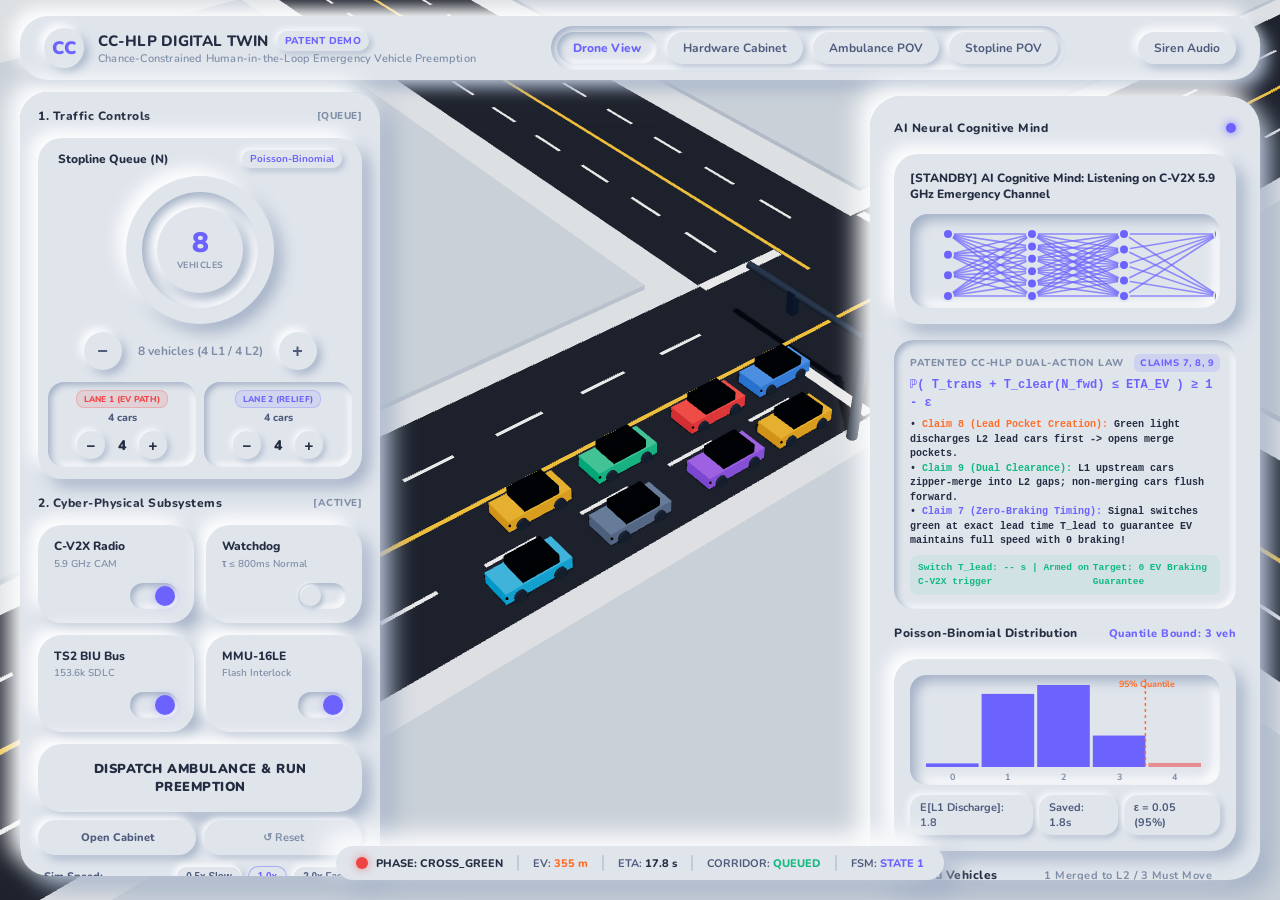
==== commit b114ee52: "feat(cchlp): add interactive Three.js digital twin with GitHub Pages deployment and CI workflow" ====
--- a/index.html
+++ b/index.html
@@ -2,4262 +2,12 @@
 <html lang="en">
 <head>
   <meta charset="UTF-8">
-  <meta name="viewport" content="width=device-width, initial-scale=1.0">
-  <title>CC-HLP Cyber-Physical Digital Twin // Neumorphic Smart-Control Suite</title>
-  <link rel="icon" type="image/svg+xml" href="favicon.svg">
-  <link rel="preconnect" href="https://fonts.googleapis.com">
-  <link rel="preconnect" href="https://fonts.gstatic.com" crossorigin>
-  <link href="https://fonts.googleapis.com/css2?family=Nunito:wght@400;600;700;800;900&family=Poppins:wght@400;500;600;700&display=swap" rel="stylesheet">
-  <style>
-    :root {
-      /* Neumorphism Signature Palette */
-      --neu-bg: #E0E5EC;
-      --neu-light: #FFFFFF;
-      --neu-dark: #A3B1C6;
-      --neu-slate: #4D5B7C;
-      --neu-dark-slate: #242D42;
-      --neu-muted: #7E8DA6;
-      
-      /* Accessibility & Emergency Accents */
-      --accent-purple: #6C63FF;
-      --accent-purple-glow: rgba(108, 99, 255, 0.35);
-      --accent-orange: #FF6D29;
-      --accent-green: #10B981;
-      --accent-red: #EF4444;
-      --accent-amber: #F59E0B;
-      --accent-cyan: #0284C7;
-
-      /* Standard Shadows */
-      --shadow-extruded: -8px -8px 16px var(--neu-light), 8px 8px 16px var(--neu-dark);
-      --shadow-extruded-lg: -12px -12px 24px var(--neu-light), 12px 12px 24px var(--neu-dark);
-      --shadow-extruded-sm: -4px -4px 10px var(--neu-light), 4px 4px 10px var(--neu-dark);
-      --shadow-extruded-xs: -2px -2px 6px var(--neu-light), 2px 2px 6px var(--neu-dark);
-
-      /* Inset (Pressed / Wells / Tracks) */
-      --shadow-inset: inset 4px 4px 8px var(--neu-dark), inset -4px -4px 8px var(--neu-light);
-      --shadow-inset-deep: inset 6px 6px 12px var(--neu-dark), inset -6px -6px 12px var(--neu-light);
-      --shadow-inset-sm: inset 3px 3px 6px var(--neu-dark), inset -3px -3px 6px var(--neu-light);
-
-      --font-stack: 'Nunito', 'Poppins', -apple-system, BlinkMacSystemFont, "Segoe UI", Roboto, sans-serif;
-    }
-
-    * {
-      box-sizing: border-box;
-      margin: 0;
-      padding: 0;
-      user-select: none;
-      -webkit-font-smoothing: antialiased;
-    }
-
-    body, html {
-      width: 100%;
-      height: 100%;
-      overflow: hidden;
-      background-color: var(--neu-bg);
-      font-family: var(--font-stack);
-      color: var(--neu-slate);
-    }
-
-    /* 3D WebGL Canvas Layer */
-    #webgl-canvas {
-      position: absolute;
-      top: 0;
-      left: 0;
-      width: 100%;
-      height: 100%;
-      z-index: 1;
-      outline: none;
-    }
-
-    /* Neumorphic Top Navigation Bar */
-    header {
-      position: absolute;
-      top: 16px;
-      left: 20px;
-      right: 20px;
-      height: 64px;
-      z-index: 10;
-      display: flex;
-      align-items: center;
-      justify-content: space-between;
-      padding: 0 24px;
-      background: var(--neu-bg);
-      border-radius: 28px;
-      box-shadow: var(--shadow-extruded);
-    }
-
-    .brand-group {
-      display: flex;
-      align-items: center;
-      gap: 14px;
-    }
-
-    .logo-badge {
-      width: 40px;
-      height: 40px;
-      border-radius: 50%;
-      background: var(--neu-bg);
-      box-shadow: var(--shadow-extruded-sm);
-      display: flex;
-      align-items: center;
-      justify-content: center;
-      font-weight: 900;
-      font-size: 18px;
-      color: var(--accent-purple);
-    }
-
-    .brand-title h1 {
-      font-size: 15px;
-      font-weight: 800;
-      color: var(--neu-dark-slate);
-      letter-spacing: 0.3px;
-      display: flex;
-      align-items: center;
-      gap: 8px;
-    }
-
-    .brand-title p {
-      font-size: 11px;
-      font-weight: 600;
-      color: var(--neu-muted);
-      letter-spacing: 0.2px;
-    }
-
-    /* Camera Switcher Buttons (Neumorphic Inset/Extruded Toggle Group) */
-    .camera-switcher {
-      display: flex;
-      gap: 10px;
-      background: var(--neu-bg);
-      padding: 6px;
-      border-radius: 24px;
-      box-shadow: var(--shadow-inset-sm);
-    }
-
-    .cam-btn {
-      background: var(--neu-bg);
-      border: none;
-      color: var(--neu-slate);
-      padding: 8px 16px;
-      border-radius: 20px;
-      font-size: 12px;
-      font-weight: 700;
-      font-family: inherit;
-      cursor: pointer;
-      transition: all 0.2s cubic-bezier(0.4, 0, 0.2, 1);
-      display: flex;
-      align-items: center;
-      gap: 6px;
-      box-shadow: var(--shadow-extruded-xs);
-    }
-
-    .cam-btn:hover {
-      color: var(--neu-dark-slate);
-      transform: translateY(-1px);
-    }
-
-    .cam-btn.active {
-      color: var(--accent-purple);
-      box-shadow: var(--shadow-inset-sm);
-      transform: translateY(0);
-      font-weight: 800;
-    }
-
-    .header-actions {
-      display: flex;
-      align-items: center;
-      gap: 12px;
-    }
-
-    .siren-toggle {
-      background: var(--neu-bg);
-      border: none;
-      border-radius: 20px;
-      color: var(--neu-slate);
-      padding: 8px 16px;
-      font-size: 12px;
-      font-weight: 700;
-      font-family: inherit;
-      cursor: pointer;
-      display: flex;
-      align-items: center;
-      gap: 6px;
-      box-shadow: var(--shadow-extruded-sm);
-      transition: all 0.2s ease;
-    }
-
-    .siren-toggle:hover {
-      transform: translateY(-1px);
-    }
-
-    .siren-toggle.active {
-      box-shadow: var(--shadow-inset-sm);
-      color: var(--accent-red);
-      font-weight: 800;
-    }
-
-    /* Left Control Sidebar in Soft Neumorphism */
-    .left-panel {
-      position: absolute;
-      top: 92px;
-      left: 20px;
-      width: 360px;
-      max-height: calc(100vh - 116px);
-      z-index: 10;
-      background: var(--neu-bg);
-      border-radius: 28px;
-      padding: 16px 18px 32px 18px;
-      overflow-y: auto;
-      box-shadow: var(--shadow-extruded-lg);
-      display: flex;
-      flex-direction: column;
-      gap: 12px;
-      transition: transform 0.4s cubic-bezier(0.16, 1, 0.3, 1), opacity 0.35s ease;
-    }
-
-    .panel-heading {
-      font-size: 12px;
-      font-weight: 800;
-      letter-spacing: 0.5px;
-      color: var(--neu-dark-slate);
-      display: flex;
-      align-items: center;
-      justify-content: space-between;
-      padding-bottom: 2px;
-    }
-
-    /* =========================================================================
-       SIGNATURE NEUMORPHIC THERMOSTAT DIAL (QUEUE COUNT N)
-       ========================================================================= */
-    .dial-card {
-      background: var(--neu-bg);
-      border-radius: 24px;
-      padding: 12px 10px;
-      box-shadow: var(--shadow-extruded);
-      display: flex;
-      flex-direction: column;
-      align-items: center;
-      gap: 8px;
-    }
-
-    .dial-header {
-      width: 100%;
-      display: flex;
-      justify-content: space-between;
-      align-items: center;
-      padding: 0 10px;
-    }
-
-    .dial-header h3 {
-      font-size: 12px;
-      font-weight: 800;
-      color: var(--neu-dark-slate);
-    }
-
-    .dial-header span {
-      font-size: 10px;
-      font-weight: 700;
-      color: var(--accent-purple);
-      background: var(--neu-bg);
-      padding: 2px 8px;
-      border-radius: 10px;
-      box-shadow: var(--shadow-extruded-xs);
-    }
-
-    .thermostat-dial-wrapper {
-      position: relative;
-      width: 148px;
-      height: 148px;
-      display: flex;
-      align-items: center;
-      justify-content: center;
-    }
-
-    /* Outer Extruded Base Ring */
-    .dial-outer-ring {
-      width: 148px;
-      height: 148px;
-      border-radius: 50%;
-      background: var(--neu-bg);
-      box-shadow: var(--shadow-extruded);
-      display: flex;
-      align-items: center;
-      justify-content: center;
-    }
-
-    /* Concave Inset Track Ring */
-    .dial-inset-track {
-      width: 116px;
-      height: 116px;
-      border-radius: 50%;
-      background: var(--neu-bg);
-      box-shadow: var(--shadow-inset-deep);
-      display: flex;
-      align-items: center;
-      justify-content: center;
-    }
-
-    /* Center Extruded Knob */
-    .dial-center-knob {
-      width: 86px;
-      height: 86px;
-      border-radius: 50%;
-      background: var(--neu-bg);
-      box-shadow: -5px -5px 12px var(--neu-light), 5px 5px 12px var(--neu-dark);
-      display: flex;
-      flex-direction: column;
-      align-items: center;
-      justify-content: center;
-      cursor: pointer;
-      transition: transform 0.2s cubic-bezier(0.175, 0.885, 0.32, 1.275);
-    }
-
-    .dial-center-knob:hover {
-      transform: scale(1.02);
-    }
-
-    .dial-center-knob:active {
-      box-shadow: var(--shadow-inset-sm);
-    }
-
-    .dial-val-number {
-      font-size: 28px;
-      font-weight: 900;
-      line-height: 1;
-      color: var(--accent-purple);
-      letter-spacing: -1px;
-    }
-
-    .dial-val-label {
-      font-size: 9px;
-      font-weight: 700;
-      color: var(--neu-muted);
-      text-transform: uppercase;
-      letter-spacing: 0.5px;
-      margin-top: 2px;
-    }
-
-    /* Stepper Buttons for Circular Dial */
-    .dial-controls {
-      display: flex;
-      align-items: center;
-      gap: 16px;
-    }
-
-    .dial-btn {
-      width: 38px;
-      height: 38px;
-      border-radius: 50%;
-      background: var(--neu-bg);
-      border: none;
-      box-shadow: var(--shadow-extruded-sm);
-      color: var(--neu-slate);
-      font-size: 18px;
-      font-weight: 800;
-      cursor: pointer;
-      display: flex;
-      align-items: center;
-      justify-content: center;
-      transition: all 0.15s ease;
-    }
-
-    .dial-btn:hover {
-      color: var(--accent-purple);
-      transform: scale(1.05);
-    }
-
-    .dial-btn:active {
-      box-shadow: var(--shadow-inset-sm);
-      transform: scale(0.96);
-    }
-
-    /* Independent Dual-Lane Stepper Grid */
-    .lane-queue-grid {
-      width: 100%;
-      display: grid;
-      grid-template-columns: 1fr 1fr;
-      gap: 8px;
-      margin-top: 4px;
-    }
-
-    .lane-queue-card {
-      background: var(--neu-bg);
-      border-radius: 16px;
-      padding: 8px 6px;
-      box-shadow: var(--shadow-inset-sm);
-      display: flex;
-      flex-direction: column;
-      align-items: center;
-      gap: 6px;
-    }
-
-    .lane-queue-header {
-      display: flex;
-      flex-direction: column;
-      align-items: center;
-      gap: 2px;
-      width: 100%;
-    }
-
-    .lane-badge {
-      font-size: 8.5px;
-      font-weight: 800;
-      padding: 2px 7px;
-      border-radius: 8px;
-      letter-spacing: 0.3px;
-    }
-
-    .l1-badge {
-      background: rgba(239, 68, 68, 0.12);
-      color: var(--accent-red);
-      border: 1px solid rgba(239, 68, 68, 0.25);
-    }
-
-    .l2-badge {
-      background: rgba(108, 99, 255, 0.12);
-      color: var(--accent-purple);
-      border: 1px solid rgba(108, 99, 255, 0.25);
-    }
-
-    .lane-count-val {
-      font-size: 10.5px;
-      font-weight: 800;
-      color: var(--neu-slate);
-    }
-
-    .lane-stepper-row {
-      display: flex;
-      align-items: center;
-      justify-content: center;
-      gap: 8px;
-    }
-
-    .dial-btn-sm {
-      width: 28px;
-      height: 28px;
-      border-radius: 50%;
-      background: var(--neu-bg);
-      border: none;
-      box-shadow: var(--shadow-extruded-xs);
-      color: var(--neu-dark-slate);
-      font-size: 15px;
-      font-weight: 800;
-      cursor: pointer;
-      display: flex;
-      align-items: center;
-      justify-content: center;
-      transition: all 0.15s ease;
-    }
-
-    .dial-btn-sm:hover {
-      box-shadow: -2px -2px 6px var(--neu-light), 2px 2px 6px var(--neu-dark);
-      color: var(--accent-purple);
-    }
-
-    .dial-btn-sm:active {
-      box-shadow: var(--shadow-inset-xs);
-      transform: scale(0.94);
-    }
-
-    .lane-stepper-display {
-      font-size: 14px;
-      font-weight: 900;
-      color: var(--neu-dark-slate);
-      min-width: 18px;
-      text-align: center;
-    }
-
-    /* =========================================================================
-       4 ROOM TOGGLE CARDS (CYBER-PHYSICAL SUBSYSTEMS)
-       ========================================================================= */
-    .toggle-grid {
-      display: grid;
-      grid-template-columns: repeat(2, 1fr);
-      gap: 12px;
-    }
-
-    .neu-toggle-card {
-      background: var(--neu-bg);
-      border-radius: 24px;
-      padding: 14px 16px;
-      box-shadow: var(--shadow-extruded);
-      display: flex;
-      flex-direction: column;
-      justify-content: space-between;
-      gap: 12px;
-      transition: all 0.2s ease;
-      cursor: pointer;
-    }
-
-    .neu-toggle-card:hover {
-      transform: translateY(-2px);
-    }
-
-    .toggle-text h4 {
-      font-size: 12px;
-      font-weight: 800;
-      color: var(--neu-dark-slate);
-      line-height: 1.3;
-    }
-
-    .toggle-text p {
-      font-size: 10px;
-      font-weight: 600;
-      color: var(--neu-muted);
-      margin-top: 2px;
-    }
-
-    /* Neumorphic Sliding Switch */
-    .neu-switch {
-      align-self: flex-end;
-      width: 48px;
-      height: 26px;
-      border-radius: 13px;
-      background: var(--neu-bg);
-      box-shadow: var(--shadow-inset-sm);
-      position: relative;
-      cursor: pointer;
-      transition: background 0.25s ease;
-    }
-
-    .neu-switch-knob {
-      position: absolute;
-      top: 3px;
-      left: 3px;
-      width: 20px;
-      height: 20px;
-      border-radius: 50%;
-      background: var(--neu-bg);
-      box-shadow: -2px -2px 5px var(--neu-light), 2px 2px 5px var(--neu-dark);
-      transition: transform 0.25s cubic-bezier(0.175, 0.885, 0.32, 1.275), background 0.2s ease;
-    }
-
-    .neu-toggle-card.active .neu-switch-knob {
-      transform: translateX(22px);
-      background: var(--accent-purple);
-      box-shadow: 0 0 10px var(--accent-purple-glow);
-    }
-
-    .neu-toggle-card.danger.active .neu-switch-knob {
-      transform: translateX(22px);
-      background: var(--accent-red);
-      box-shadow: 0 0 10px rgba(239, 68, 68, 0.5);
-    }
-
-    /* =========================================================================
-       PILL SLIDERS (CONTINUOUS SIMULATION PARAMETERS)
-       ========================================================================= */
-    .slider-card {
-      background: var(--neu-bg);
-      border-radius: 24px;
-      padding: 16px 18px;
-      box-shadow: var(--shadow-extruded);
-      display: flex;
-      flex-direction: column;
-      gap: 10px;
-    }
-
-    .slider-label-row {
-      display: flex;
-      justify-content: space-between;
-      align-items: center;
-      font-size: 12px;
-      font-weight: 700;
-      color: var(--neu-slate);
-    }
-
-    .slider-val-tag {
-      font-weight: 800;
-      color: var(--accent-purple);
-      font-size: 12px;
-    }
-
-    /* Inset Pill Slider Track */
-    .pill-slider-container {
-      position: relative;
-      width: 100%;
-      height: 16px;
-      background: var(--neu-bg);
-      border-radius: 8px;
-      box-shadow: var(--shadow-inset-deep);
-      display: flex;
-      align-items: center;
-      cursor: pointer;
-    }
-
-    .pill-slider-fill {
-      height: 10px;
-      margin-left: 3px;
-      border-radius: 5px;
-      background: linear-gradient(90deg, #6C63FF, #8B85FF);
-      pointer-events: none;
-      transition: width 0.08s ease;
-    }
-
-    .pill-slider-input {
-      position: absolute;
-      top: 0;
-      left: 0;
-      width: 100%;
-      height: 100%;
-      opacity: 0;
-      cursor: pointer;
-      margin: 0;
-    }
-
-    /* =========================================================================
-       TACTILE ACTION BUTTONS
-       ========================================================================= */
-    .btn-neu-primary {
-      background: var(--neu-bg);
-      color: var(--neu-dark-slate);
-      border: none;
-      padding: 16px 20px;
-      border-radius: 24px;
-      font-family: inherit;
-      font-weight: 900;
-      font-size: 13px;
-      letter-spacing: 0.5px;
-      cursor: pointer;
-      display: flex;
-      align-items: center;
-      justify-content: center;
-      gap: 10px;
-      box-shadow: var(--shadow-extruded);
-      transition: all 0.2s cubic-bezier(0.16, 1, 0.3, 1);
-    }
-
-    .btn-neu-primary:hover {
-      transform: translateY(-2px);
-      color: var(--accent-purple);
-      box-shadow: var(--shadow-extruded-lg);
-    }
-
-    .btn-neu-primary:active, .btn-neu-primary.running {
-      transform: translateY(1px);
-      box-shadow: var(--shadow-inset);
-      color: var(--accent-purple);
-    }
-
-    .btn-neu-cabinet {
-      background: var(--neu-bg);
-      border: none;
-      color: var(--neu-slate);
-      padding: 13px 18px;
-      border-radius: 20px;
-      font-family: inherit;
-      font-weight: 800;
-      font-size: 12px;
-      cursor: pointer;
-      display: flex;
-      align-items: center;
-      justify-content: center;
-      gap: 8px;
-      box-shadow: var(--shadow-extruded-sm);
-      transition: all 0.2s ease;
-    }
-
-    .btn-neu-cabinet:hover {
-      color: var(--accent-purple);
-      transform: translateY(-1px);
-    }
-
-    .btn-neu-cabinet:active {
-      box-shadow: var(--shadow-inset-sm);
-      transform: translateY(0);
-    }
-
-    .btn-neu-reset {
-      background: var(--neu-bg);
-      border: none;
-      color: var(--neu-muted);
-      padding: 11px 16px;
-      border-radius: 18px;
-      font-family: inherit;
-      font-weight: 700;
-      font-size: 12px;
-      cursor: pointer;
-      box-shadow: var(--shadow-extruded-xs);
-      transition: all 0.2s;
-    }
-
-    .btn-neu-reset:hover {
-      color: var(--neu-dark-slate);
-    }
-
-    .btn-neu-reset:active {
-      box-shadow: var(--shadow-inset-sm);
-    }
-
-    .sim-speed-btn {
-      background: var(--neu-bg);
-      border: 1px solid rgba(255, 255, 255, 0.7);
-      border-radius: 12px;
-      padding: 4px 9px;
-      font-size: 10px;
-      font-weight: 800;
-      color: var(--neu-slate);
-      box-shadow: var(--shadow-extruded-xs);
-      cursor: pointer;
-      transition: all 0.2s cubic-bezier(0.16, 1, 0.3, 1);
-    }
-
-    .sim-speed-btn:hover {
-      color: var(--accent-purple);
-      transform: translateY(-1px);
-    }
-
-    .sim-speed-btn.active {
-      box-shadow: var(--shadow-inset-xs);
-      color: var(--accent-purple);
-      border-color: rgba(108, 99, 255, 0.45);
-      background: var(--neu-bg);
-    }
-
-    /* =========================================================================
-       RIGHT AI MIND & PATENT COGNITIVE PANEL
-       ========================================================================= */
-    .right-panel {
-      position: absolute;
-      top: 96px;
-      right: 20px;
-      width: 390px;
-      max-height: calc(100vh - 116px);
-      z-index: 10;
-      background: var(--neu-bg);
-      border-radius: 32px;
-      padding: 24px;
-      overflow-y: auto;
-      box-shadow: var(--shadow-extruded-lg);
-      display: flex;
-      flex-direction: column;
-      gap: 20px;
-    }
-
-    /* AI Neural Cognitive Monitor */
-    .neu-neural-card {
-      background: var(--neu-bg);
-      border-radius: 24px;
-      padding: 16px;
-      box-shadow: var(--shadow-extruded);
-      display: flex;
-      flex-direction: column;
-      gap: 12px;
-    }
-
-    .thinking-status {
-      display: flex;
-      align-items: center;
-      gap: 8px;
-      font-size: 12px;
-      font-weight: 800;
-      color: var(--neu-dark-slate);
-    }
-
-    .pulse-dot {
-      width: 10px;
-      height: 10px;
-      border-radius: 50%;
-      background: var(--accent-purple);
-      box-shadow: 0 0 10px var(--accent-purple);
-      animation: pulse-ring 1.8s infinite;
-    }
-
-    @keyframes pulse-ring {
-      0% { transform: scale(0.9); opacity: 0.6; }
-      50% { transform: scale(1.3); opacity: 1; }
-      100% { transform: scale(0.9); opacity: 0.6; }
-    }
-
-    .neu-svg-box {
-      width: 100%;
-      height: 94px;
-      background: var(--neu-bg);
-      border-radius: 18px;
-      box-shadow: var(--shadow-inset-deep);
-      overflow: hidden;
-      padding: 4px;
-    }
-
-    /* Math Formula Block */
-    .neu-math-block {
-      background: var(--neu-bg);
-      border-radius: 20px;
-      padding: 14px 16px;
-      box-shadow: var(--shadow-inset-sm);
-      font-family: 'Courier New', monospace;
-      font-size: 12px;
-      line-height: 1.5;
-      color: var(--neu-dark-slate);
-    }
-
-    .math-formula-title {
-      font-size: 10px;
-      text-transform: uppercase;
-      color: var(--neu-muted);
-      margin-bottom: 4px;
-      font-family: var(--font-stack);
-      font-weight: 800;
-      letter-spacing: 0.5px;
-    }
-
-    /* Distribution Canvas Card */
-    .neu-dist-card {
-      background: var(--neu-bg);
-      border-radius: 24px;
-      padding: 16px;
-      box-shadow: var(--shadow-extruded);
-      display: flex;
-      flex-direction: column;
-      gap: 10px;
-    }
-
-    .cvs-inset-well {
-      width: 100%;
-      height: 110px;
-      border-radius: 16px;
-      background: var(--neu-bg);
-      box-shadow: var(--shadow-inset-deep);
-      overflow: hidden;
-      display: flex;
-      align-items: center;
-      justify-content: center;
-    }
-
-    #dist-canvas {
-      width: 100%;
-      height: 110px;
-      display: block;
-    }
-
-    .dist-meta {
-      display: flex;
-      justify-content: space-between;
-      gap: 6px;
-    }
-
-    .dist-badge {
-      background: var(--neu-bg);
-      padding: 5px 10px;
-      border-radius: 14px;
-      box-shadow: var(--shadow-extruded-xs);
-      font-size: 11px;
-      font-weight: 700;
-      color: var(--neu-slate);
-    }
-
-    /* Live Queued Vehicles Feasibility Feed */
-    .vehicle-p-list {
-      display: flex;
-      flex-direction: column;
-      gap: 8px;
-      max-height: 160px;
-      overflow-y: auto;
-      padding: 4px;
-    }
-
-    .neu-v-item {
-      display: flex;
-      align-items: center;
-      justify-content: space-between;
-      background: var(--neu-bg);
-      padding: 10px 14px;
-      border-radius: 18px;
-      box-shadow: var(--shadow-extruded-sm);
-      font-size: 12px;
-      font-weight: 700;
-      transition: all 0.2s ease;
-    }
-
-    .neu-v-item:hover {
-      transform: translateX(2px);
-    }
-
-    .neu-p-bar-track {
-      width: 64px;
-      height: 8px;
-      background: var(--neu-bg);
-      box-shadow: var(--shadow-inset-sm);
-      border-radius: 4px;
-      overflow: hidden;
-      margin-left: 8px;
-    }
-
-    .neu-p-bar-fill {
-      height: 100%;
-      border-radius: 4px;
-      transition: width 0.3s ease;
-    }
-
-    /* =========================================================================
-       BOTTOM TELEMETRY BANNER
-       ========================================================================= */
-    .telemetry-banner {
-      position: absolute;
-      bottom: 20px;
-      left: 50%;
-      transform: translateX(-50%);
-      z-index: 20;
-      background: var(--neu-bg);
-      border-radius: 24px;
-      padding: 9px 20px;
-      display: flex;
-      align-items: center;
-      gap: 14px;
-      font-size: 11px;
-      font-weight: 700;
-      box-shadow: var(--shadow-extruded-lg);
-      color: var(--neu-slate);
-      white-space: nowrap;
-      pointer-events: auto;
-    }
-
-    .signal-indicator {
-      display: flex;
-      align-items: center;
-      gap: 8px;
-      font-weight: 800;
-      color: var(--neu-dark-slate);
-    }
-
-    .signal-bulb {
-      width: 12px;
-      height: 12px;
-      border-radius: 50%;
-      background: var(--accent-red);
-      box-shadow: 0 0 10px rgba(239, 68, 68, 0.6);
-      transition: all 0.3s ease;
-    }
-
-    .signal-bulb.green {
-      background: var(--accent-green);
-      box-shadow: 0 0 12px rgba(16, 185, 129, 0.8);
-    }
-
-    .signal-bulb.amber {
-      background: var(--accent-amber);
-      box-shadow: 0 0 12px rgba(245, 158, 11, 0.8);
-    }
-
-    .telemetry-divider {
-      width: 2px;
-      height: 16px;
-      background: var(--neu-dark);
-      border-radius: 1px;
-      opacity: 0.5;
-    }
-
-    /* =========================================================================
-       NEMA TS2 CABINET HARDWARE INSPECTION CARDS (RIGHT PANEL INTEGRATION)
-       ========================================================================= */
-    #panel-cabinet-view {
-      animation: fadeIn 0.3s cubic-bezier(0.16, 1, 0.3, 1);
-    }
-
-    @keyframes fadeIn {
-      from { opacity: 0; transform: translateY(8px); }
-      to { opacity: 1; transform: translateY(0); }
-    }
-
-    .neu-hw-card {
-      background: var(--neu-bg);
-      border-radius: 16px;
-      padding: 9px 12px;
-      box-shadow: var(--shadow-extruded-sm);
-      cursor: pointer;
-      transition: all 0.2s;
-      display: flex;
-      flex-direction: column;
-      gap: 4px;
-      border: 1px solid rgba(255, 255, 255, 0.6);
-    }
-
-    .neu-hw-card:hover {
-      transform: translateY(-2px);
-      box-shadow: var(--shadow-extruded);
-    }
-
-    .neu-hw-card.selected {
-      box-shadow: var(--shadow-inset-sm);
-      background: var(--neu-bg);
-      border-color: rgba(108, 99, 255, 0.4);
-    }
-
-    .hw-icon {
-      font-size: 16px;
-    }
-
-    .hw-name {
-      font-size: 12px;
-      font-weight: 800;
-      color: var(--neu-dark-slate);
-    }
-
-    .hw-claim {
-      font-size: 9.5px;
-      color: var(--accent-purple);
-      font-weight: 800;
-    }
-
-    .hw-desc {
-      font-size: 10.5px;
-      font-weight: 600;
-      color: var(--neu-muted);
-      line-height: 1.35;
-    }
-
-    .neu-hw-detail {
-      background: var(--neu-bg);
-      border-radius: 16px;
-      padding: 12px 14px;
-      box-shadow: var(--shadow-inset-sm);
-      font-size: 11px;
-      line-height: 1.45;
-    }
-
-    /* Custom Neumorphic Scrollbar */
-    ::-webkit-scrollbar {
-      width: 6px;
-    }
-    ::-webkit-scrollbar-track {
-      background: var(--neu-bg);
-    }
-    ::-webkit-scrollbar-thumb {
-      background: var(--neu-dark);
-      border-radius: 3px;
-    }
-  </style>
-  <script src="three.min.js"></script>
+  <meta http-equiv="refresh" content="0; url=docs/">
+  <script>window.location.replace("docs/");</script>
+  <title>CC-HLP Digital Twin // Chance-Constrained Preemption Suite</title>
 </head>
-<body>
-
-  <!-- WebGL Render Canvas -->
-  <div id="webgl-canvas"></div>
-
-  <!-- Neumorphic Header -->
-  <header>
-    <div class="brand-group">
-      <div class="logo-badge">CC</div>
-      <div class="brand-title">
-        <h1>CC-HLP DIGITAL TWIN <span style="font-size:10px; padding:3px 8px; border-radius:12px; background:var(--neu-bg); color:var(--accent-purple); box-shadow:var(--shadow-extruded-xs); font-weight:800;">PATENT DEMO</span></h1>
-        <p>Chance-Constrained Human-in-the-Loop Emergency Vehicle Preemption</p>
-      </div>
-    </div>
-
-    <!-- Camera Switcher -->
-    <div class="camera-switcher">
-      <button class="cam-btn active" id="btn-cam-drone" title="Wide Corridor Aerial View">Drone View</button>
-      <button class="cam-btn" id="btn-cam-cabinet" title="Zoom into roadside hardware">Hardware Cabinet</button>
-      <button class="cam-btn" id="btn-cam-ambulance" title="Follow approaching ambulance">Ambulance POV</button>
-      <button class="cam-btn" id="btn-cam-stopline" title="Queued cars at stopline">Stopline POV</button>
-    </div>
-
-    <!-- Actions -->
-    <div class="header-actions">
-      <button class="siren-toggle" id="btn-siren-audio">Siren Audio</button>
-    </div>
-  </header>
-
-  <!-- Left Simulation Controls Panel -->
-  <div class="left-panel">
-    <div class="panel-heading">
-      <span>1. Traffic Controls</span>
-      <span style="font-size:10px; font-weight:800; color:var(--neu-muted);">[QUEUE]</span>
-    </div>
-
-    <!-- SIGNATURE NEUMORPHIC THERMOSTAT DIAL (QUEUE COUNT N) -->
-    <div class="dial-card">
-      <div class="dial-header">
-        <h3>Stopline Queue (N)</h3>
-        <span id="dial-badge">Poisson-Binomial</span>
-      </div>
-
-      <div class="thermostat-dial-wrapper">
-        <div class="dial-outer-ring">
-          <div class="dial-inset-track">
-            <div class="dial-center-knob" id="dial-knob" title="Click or use buttons to adjust cars">
-              <span class="dial-val-number" id="dial-queue-num">8</span>
-              <span class="dial-val-label">Vehicles</span>
-            </div>
-          </div>
-        </div>
-      </div>
-
-      <!-- Stepper Buttons for Queue Dial -->
-      <div class="dial-controls">
-        <button class="dial-btn" id="btn-dial-minus" title="Decrease Queue">−</button>
-        <span style="font-size:12px; font-weight:700; color:var(--neu-muted);" id="val-queue-count">8 vehicles (4 L1 / 4 L2)</span>
-        <button class="dial-btn" id="btn-dial-plus" title="Increase Queue">+</button>
-      </div>
-
-      <!-- Independent Dual-Lane Steppers -->
-      <div class="lane-queue-grid">
-        <!-- Lane 1 Stepper -->
-        <div class="lane-queue-card l1-card">
-          <div class="lane-queue-header">
-            <span class="lane-badge l1-badge">LANE 1 (EV PATH)</span>
-            <span class="lane-count-val" id="val-l1-count">4 cars</span>
-          </div>
-          <div class="lane-stepper-row">
-            <button class="dial-btn-sm" id="btn-l1-minus" title="Decrease Lane 1 Queue">−</button>
-            <span class="lane-stepper-display" id="num-l1-display">4</span>
-            <button class="dial-btn-sm" id="btn-l1-plus" title="Increase Lane 1 Queue">+</button>
-          </div>
-        </div>
-
-        <!-- Lane 2 Stepper -->
-        <div class="lane-queue-card l2-card">
-          <div class="lane-queue-header">
-            <span class="lane-badge l2-badge">LANE 2 (RELIEF)</span>
-            <span class="lane-count-val" id="val-l2-count">4 cars</span>
-          </div>
-          <div class="lane-stepper-row">
-            <button class="dial-btn-sm" id="btn-l2-minus" title="Decrease Lane 2 Queue">−</button>
-            <span class="lane-stepper-display" id="num-l2-display">4</span>
-            <button class="dial-btn-sm" id="btn-l2-plus" title="Increase Lane 2 Queue">+</button>
-          </div>
-        </div>
-      </div>
-
-      <!-- Hidden standard slider for sync & backward compatibility -->
-      <input type="range" id="slider-queue" min="2" max="20" step="1" value="8" style="display:none;">
-    </div>
-
-    <div class="panel-heading" style="margin-top:4px;">
-      <span>2. Cyber-Physical Subsystems</span>
-      <span style="font-size:10px; font-weight:800; color:var(--neu-muted);">[ACTIVE]</span>
-    </div>
-
-    <!-- 4 ROOM TOGGLE CARDS (MATCHING USER REFERENCE DESIGN) -->
-    <div class="toggle-grid">
-      <!-- Card 1: C-V2X Radio / Participatory App -->
-      <div class="neu-toggle-card active" id="card-toggle-v2x" title="Toggle 5.9 GHz C-V2X vehicular radio (CAM messages)">
-        <div class="toggle-text">
-          <h4>C-V2X Radio</h4>
-          <p id="sub-v2x">5.9 GHz CAM</p>
-        </div>
-        <div class="neu-switch" id="switch-v2x">
-          <div class="neu-switch-knob"></div>
-        </div>
-      </div>
-
-      <!-- Card 2: Latency Watchdog -->
-      <div class="neu-toggle-card danger" id="btn-toggle-latency" title="Toggle controller heartbeat watchdog timer (&tau; &le; 800ms)">
-        <div class="toggle-text">
-          <h4>Watchdog</h4>
-          <p id="sub-watchdog">&tau; &le; 800ms Normal</p>
-        </div>
-        <div class="neu-switch" id="switch-latency">
-          <div class="neu-switch-knob"></div>
-        </div>
-        <input type="checkbox" id="check-latency" style="display:none;">
-      </div>
-
-      <!-- Card 3: NEMA TS2 BIU Bus -->
-      <div class="neu-toggle-card active" id="card-toggle-biu" title="Toggle 153.6 kbps NEMA TS2 BIU SDLC detector bus">
-        <div class="toggle-text">
-          <h4>TS2 BIU Bus</h4>
-          <p id="sub-biu">153.6k SDLC</p>
-        </div>
-        <div class="neu-switch" id="switch-biu">
-          <div class="neu-switch-knob"></div>
-        </div>
-      </div>
-
-      <!-- Card 4: MMU Conflict Interlock -->
-      <div class="neu-toggle-card active" id="card-toggle-mmu" title="Toggle MMU-16LE hardware conflict monitor interlock">
-        <div class="toggle-text">
-          <h4>MMU-16LE</h4>
-          <p id="sub-mmu">Flash Interlock</p>
-        </div>
-        <div class="neu-switch" id="switch-mmu">
-          <div class="neu-switch-knob"></div>
-        </div>
-      </div>
-    </div>
-
-    <!-- Prominent Action Controls -->
-    <div style="display:flex; flex-direction:column; gap:8px;">
-      <button class="btn-neu-primary" id="btn-run-preemption">
-        <span>DISPATCH AMBULANCE & RUN PREEMPTION</span>
-      </button>
-
-      <div style="display:grid; grid-template-columns: 1fr 1fr; gap:8px;">
-        <button class="btn-neu-cabinet" id="btn-open-cabinet-direct" style="padding:10px 8px; font-size:11px;">
-          <span>Open Cabinet</span>
-        </button>
-        <button class="btn-neu-reset" id="btn-reset-sim" style="padding:10px 8px; font-size:11px;">
-          <span>↺ Reset</span>
-        </button>
-      </div>
-
-      <!-- Simulation Playback Speed -->
-      <div style="display:flex; align-items:center; justify-content:space-between; padding:3px 6px;">
-        <span style="font-size:11px; font-weight:800; color:var(--neu-slate);">Sim Speed:</span>
-        <div style="display:flex; gap:6px;">
-          <button class="sim-speed-btn" data-speed="0.5">0.5x Slow</button>
-          <button class="sim-speed-btn active" data-speed="1.0">1.0x</button>
-          <button class="sim-speed-btn" data-speed="2.0">2.0x Fast</button>
-        </div>
-      </div>
-    </div>
-
-    <div class="panel-heading" style="margin-top:2px;">
-      <span>3. Dynamic Parameters</span>
-      <span style="font-size:10px; font-weight:800; color:var(--neu-muted);">[PARAMS]</span>
-    </div>
-
-    <!-- Pill Slider 1: Ambulance Speed -->
-    <div class="slider-card" style="padding:12px 14px; gap:6px;">
-      <div class="slider-label-row">
-        <span>Ambulance Velocity (v_EV)</span>
-        <span class="slider-val-tag" id="val-speed">72 km/h (20 m/s)</span>
-      </div>
-      <div class="pill-slider-container" id="track-speed">
-        <div class="pill-slider-fill" id="fill-speed" style="width: 65%;"></div>
-        <input type="range" class="pill-slider-input" id="slider-speed" min="20" max="100" step="5" value="72">
-      </div>
-    </div>
-
-    <!-- Pill Slider 2: Participatory Adoption -->
-    <div class="slider-card" style="padding:12px 14px; gap:6px;">
-      <div class="slider-label-row">
-        <span>App Adoption (ρ_app)</span>
-        <span class="slider-val-tag" id="val-adoption">75%</span>
-      </div>
-      <div class="pill-slider-container" id="track-adoption">
-        <div class="pill-slider-fill" id="fill-adoption" style="width: 75%;"></div>
-        <input type="range" class="pill-slider-input" id="slider-adoption" min="0" max="100" step="5" value="75">
-      </div>
-    </div>
-
-    <!-- Pill Slider 3: Driver Reaction Profile -->
-    <div class="slider-card" style="padding:12px 14px; gap:6px;">
-      <div class="slider-label-row">
-        <span>Driver Reaction Profile (μ)</span>
-        <span class="slider-val-tag" id="val-profile">Alerted (μ=1.7s)</span>
-      </div>
-      <div class="pill-slider-container" id="track-profile">
-        <div class="pill-slider-fill" id="fill-profile" style="width: 50%;"></div>
-        <input type="range" class="pill-slider-input" id="slider-profile" min="1" max="3" step="1" value="2">
-      </div>
-    </div>
-  </div>
-
-  <!-- Right AI Mind & Patent Brain Panel (Dual Mode: AI Mind / Cabinet Rack) -->
-  <div class="right-panel">
-    <!-- View A: AI Neural Cognitive Mind (For Corridor Simulation) -->
-    <div id="panel-ai-view" style="display:flex; flex-direction:column; gap:16px;">
-      <div class="panel-heading">
-        <span>AI Neural Cognitive Mind</span>
-        <span class="pulse-dot"></span>
-      </div>
-
-      <!-- Real-Time AI Mind Activity Card -->
-      <div class="neu-neural-card">
-        <div class="thinking-status" id="neural-status-text">
-          <span>COGNITIVE STATE: IDLE // READY</span>
-        </div>
-        <div class="neu-svg-box">
-          <svg id="neural-svg" width="100%" height="94" style="display:block;"></svg>
-        </div>
-      </div>
-
-      <!-- Patent Mathematical Law -->
-      <div class="neu-math-block">
-        <div class="math-formula-title" style="display:flex; justify-content:space-between; align-items:center;">
-          <span>Patented CC-HLP Dual-Action Law</span>
-          <span style="font-size:9.5px; background:rgba(108,99,255,0.15); color:var(--accent-purple); padding:2px 6px; border-radius:6px; font-weight:800;">CLAIMS 7, 8, 9</span>
-        </div>
-        <div style="font-weight:800; color:var(--accent-purple); font-size:12px; margin-top:4px;">
-          ℙ( T_trans + T_clear(N_fwd) ≤ ETA_EV ) ≥ 1 - ε
-        </div>
-        <div style="color:var(--neu-dark-slate); font-size:10px; margin-top:6px; font-weight:700; line-height:1.45;">
-          • <span style="color:var(--accent-orange);">Claim 8 (Lead Pocket Creation):</span> Green light discharges L2 lead cars first -> opens merge pockets.<br>
-          • <span style="color:var(--accent-green);">Claim 9 (Dual Clearance):</span> L1 upstream cars zipper-merge into L2 gaps; non-merging cars flush forward.<br>
-          • <span style="color:var(--accent-purple);">Claim 7 (Zero-Braking Timing):</span> Signal switches green at exact lead time T_lead to guarantee EV maintains full speed with 0 braking!
-        </div>
-        <div style="margin-top:6px; padding:6px 8px; border-radius:8px; background:rgba(16,185,129,0.08); font-size:9.5px; font-weight:700; color:var(--accent-green); display:flex; justify-content:space-between;">
-          <span id="patent-dynamic-timing">T_lead: -- s | Forward: -- veh</span>
-          <span id="patent-ev-guarantee">Clearance: 100% Guaranteed</span>
-        </div>
-      </div>
-
-      <div class="panel-heading">
-        <span>Poisson-Binomial Distribution</span>
-        <span style="font-size:11px; font-weight:800; color:var(--accent-purple);" id="pb-crit-badge">N_leave: --</span>
-      </div>
-
-      <!-- Live Distribution Canvas Card -->
-      <div class="neu-dist-card">
-        <div class="cvs-inset-well">
-          <canvas id="dist-canvas"></canvas>
-        </div>
-        <div class="dist-meta">
-          <span class="dist-badge" id="lbl-mean-rem">E[N_leave]: --</span>
-          <span class="dist-badge" id="lbl-lead-saved">Saved: --</span>
-          <span class="dist-badge" id="lbl-risk-tol">&epsilon; = 0.05 (95%)</span>
-        </div>
-      </div>
-
-      <div class="panel-heading">
-        <span>Queued Vehicles Feasibility</span>
-        <span style="font-size:11px; font-weight:700; color:var(--neu-muted);" id="lbl-queue-summary">--</span>
-      </div>
-
-      <!-- Live Vehicle Probability List -->
-      <div class="vehicle-p-list" id="vehicle-p-container">
-        <div style="font-size:12px; color:var(--neu-muted); padding:16px 0; text-align:center; font-weight:600;">
-          Vehicles will be scanned upon ambulance approach.
-        </div>
-      </div>
-    </div>
-
-    <!-- View B: Hardware Rack Modules (For Cabinet Inspection - ZERO OVERLAP) -->
-    <div id="panel-cabinet-view" style="display:none; flex-direction:column; gap:12px;">
-      <div class="panel-heading">
-        <span>Roadside Hardware Rack (NEMA TS2)</span>
-        <span style="font-size:10px; font-weight:800; color:var(--accent-green); background:var(--neu-bg); padding:2px 8px; border-radius:10px; box-shadow:var(--shadow-extruded-xs);">NEMA TS2 TYPE 1</span>
-      </div>
-
-      <div style="display:flex; flex-direction:column; gap:8px;">
-        <!-- 1. Edge Compute -->
-        <div class="neu-hw-card selected" data-hw="edge">
-          <div style="display:flex; align-items:center; justify-content:space-between;">
-            <div style="display:flex; align-items:center; gap:8px;">
-              <span class="hw-icon">[CPU]</span>
-              <span class="hw-name">Edge Processor</span>
-            </div>
-            <span class="hw-claim">CLAIM 1 & 15</span>
-          </div>
-          <div class="hw-desc">Raspberry Pi 5 / Jetson Orin running 100ms deterministic CC-HLP daemon.</div>
-        </div>
-
-        <!-- 2. Galvanic Isolation -->
-        <div class="neu-hw-card" data-hw="relay">
-          <div style="display:flex; align-items:center; justify-content:space-between;">
-            <div style="display:flex; align-items:center; gap:8px;">
-              <span class="hw-icon">[RLY]</span>
-              <span class="hw-name">Optocoupler Relay</span>
-            </div>
-            <span class="hw-claim">CLAIM 3</span>
-          </div>
-          <div class="hw-desc">2500 Vrms optical galvanic isolation to Preempt Test inputs.</div>
-        </div>
-
-        <!-- 3. TS2 BIU Backplane -->
-        <div class="neu-hw-card" data-hw="ts2">
-          <div style="display:flex; align-items:center; justify-content:space-between;">
-            <div style="display:flex; align-items:center; gap:8px;">
-              <span class="hw-icon">[BIU]</span>
-              <span class="hw-name">NEMA TS2 BIU</span>
-            </div>
-            <span class="hw-claim">CLAIM 4</span>
-          </div>
-          <div class="hw-desc">153.6 kbps Port 1 SDLC synchronous bus to signal load switches.</div>
-        </div>
-
-        <!-- 4. MMU Interlock -->
-        <div class="neu-hw-card" data-hw="mmu">
-          <div style="display:flex; align-items:center; justify-content:space-between;">
-            <div style="display:flex; align-items:center; gap:8px;">
-              <span class="hw-icon">[MMU]</span>
-              <span class="hw-name">MMU-16LE Monitor</span>
-            </div>
-            <span class="hw-claim">CLAIM 5 & 14</span>
-          </div>
-          <div class="hw-desc">Independent conflict crowbar trips flash within ≤ 450ms.</div>
-        </div>
-
-        <!-- 5. Watchdog Timer -->
-        <div class="neu-hw-card" data-hw="watchdog">
-          <div style="display:flex; align-items:center; justify-content:space-between;">
-            <div style="display:flex; align-items:center; gap:8px;">
-              <span class="hw-icon">[WDG]</span>
-              <span class="hw-name">800ms Watchdog</span>
-            </div>
-            <span class="hw-claim">CLAIM 12</span>
-          </div>
-          <div class="hw-desc">Hardware heartbeat failsafe drops to State 3 on packet loss.</div>
-        </div>
-
-        <!-- 6. C-V2X Telematics -->
-        <div class="neu-hw-card" data-hw="v2x">
-          <div style="display:flex; align-items:center; justify-content:space-between;">
-            <div style="display:flex; align-items:center; gap:8px;">
-              <span class="hw-icon">[V2X]</span>
-              <span class="hw-name">C-V2X Transceiver</span>
-            </div>
-            <span class="hw-claim">CLAIM 2</span>
-          </div>
-          <div class="hw-desc">5.9 GHz vehicular transceiver decoding ambulance & civilian CAMs.</div>
-        </div>
-      </div>
-
-      <!-- Active Hardware Detail Callout -->
-      <div class="neu-hw-detail" id="hw-active-detail">
-        <strong style="color:var(--accent-purple);" id="hw-detail-title">EDGE COMPUTING PROCESSOR (RASPBERRY PI 5 / JETSON ORIN)</strong><br>
-        <span id="hw-detail-body" style="color:var(--neu-muted);">
-          Executes the CC-HLP decision loop deterministically at 100 ms discrete cycle intervals. Computes the exact discrete Poisson-Binomial recursive convolution in &lt;1.5 ms for up to 30 queued vehicles. Subordinate to the independent hardware conflict monitor.
-        </span>
-      </div>
-
-      <button class="btn-neu-primary" id="btn-return-corridor" style="margin-top:4px;">
-        <span>Back to Corridor View</span>
-      </button>
-    </div>
-  </div>
-
-  <!-- Bottom Telemetry Banner -->
-  <div class="telemetry-banner">
-    <div class="signal-indicator">
-      <div class="signal-bulb" id="active-bulb"></div>
-      <span id="lbl-signal-phase">CROSS_GREEN</span>
-    </div>
-    <div class="telemetry-divider"></div>
-    <div>EV: <span style="font-weight:800; color:var(--accent-orange);" id="lbl-ev-dist">-- m</span></div>
-    <div class="telemetry-divider"></div>
-    <div>ETA: <span style="font-weight:800; color:var(--neu-dark-slate);" id="lbl-ev-eta">-- s</span></div>
-    <div class="telemetry-divider"></div>
-    <div>CORRIDOR: <span style="font-weight:800; color:var(--accent-green);" id="lbl-seam-width">OPEN</span></div>
-    <div class="telemetry-divider"></div>
-    <div>FSM: <span style="font-weight:800; color:var(--accent-purple);" id="lbl-fsm-mode">STATE 1</span></div>
-  </div>
-
-  <!-- Procedural 3D World & Simulation Engine -->
-  <script>
-    // =========================================================================
-    // 1. BRAND PALETTE & CONSTANTS
-    // =========================================================================
-    const BRAND = {
-      orange: 0xFF6D29,
-      purple: 0x6C63FF,
-      darkSlate: 0x242D42,
-      slate: 0x4D5B7C,
-      grey: 0xE0E5EC,
-      white: 0xFFFFFF,
-      green: 0x10B981,
-      amber: 0xF59E0B,
-      red: 0xEF4444,
-      cyan: 0x0284C7,
-      asphalt: 0x222630,
-      curb: 0xB0BCCB,
-    };
-
-    // =========================================================================
-    // 2. THREE.JS SCENE, CAMERA, & RENDERER SETUP
-    // =========================================================================
-    const container = document.getElementById('webgl-canvas');
-    const scene = new THREE.Scene();
-    
-    // Daylit Neumorphic Atmosphere with clean linear depth fog
-    scene.background = new THREE.Color(0xE0E5EC);
-    scene.fog = new THREE.Fog(0xE0E5EC, 250, 950);
-
-    const camera = new THREE.PerspectiveCamera(40, window.innerWidth / window.innerHeight, 0.5, 800);
-    
-    // Camera Preset Targets
-    const CAM_PRESETS = {
-      drone: { pos: new THREE.Vector3(42, 46, 52), look: new THREE.Vector3(2.0, 0, 20.0) },
-      cabinet: { pos: new THREE.Vector3(9.6, 2.15, 12.8), look: new THREE.Vector3(11.2, 1.85, 7.2) },
-      ambulance: { pos: new THREE.Vector3(2.0, 7.5, 22), look: new THREE.Vector3(2.0, 1.8, -20), isDynamic: true },
-      stopline: { pos: new THREE.Vector3(2.0, 3.2, 1.0), look: new THREE.Vector3(2.0, 2.0, 45.0) },
-    };
-
-    let activeCamPreset = 'drone';
-    let targetCamPos = CAM_PRESETS.drone.pos.clone();
-    let targetCamLook = CAM_PRESETS.drone.look.clone();
-    let currentCamLook = CAM_PRESETS.drone.look.clone();
-
-    camera.position.copy(targetCamPos);
-    camera.lookAt(currentCamLook);
-
-    let renderer;
-    try {
-      renderer = new THREE.WebGLRenderer({ antialias: true, powerPreference: 'high-performance' });
-    } catch (e) {
-      console.warn('WebGLRenderer unavailable, using headless mock renderer:', e);
-      renderer = {
-        domElement: document.createElement('canvas'),
-        setPixelRatio: () => {},
-        setSize: () => {},
-        shadowMap: {},
-        render: () => {}
-      };
-    }
-    renderer.setPixelRatio(Math.min(window.devicePixelRatio, 2.0));
-    renderer.setSize(window.innerWidth, window.innerHeight);
-    renderer.shadowMap.enabled = true;
-    renderer.shadowMap.type = THREE.PCFSoftShadowMap;
-    renderer.toneMapping = THREE.ACESFilmicToneMapping;
-    renderer.toneMappingExposure = 1.2;
-    container.appendChild(renderer.domElement);
-
-    // =========================================================================
-    // 3. LIGHTING (Crisp Architectural Daytime Sunlight)
-    // =========================================================================
-    const ambLight = new THREE.AmbientLight(0xE2E8F0, 1.6);
-    scene.add(ambLight);
-
-    const sunLight = new THREE.DirectionalLight(0xFFFFFF, 2.4);
-    sunLight.position.set(60, 100, 45);
-    sunLight.castShadow = true;
-    sunLight.shadow.mapSize.width = 2048;
-    sunLight.shadow.mapSize.height = 2048;
-    sunLight.shadow.camera.near = 10;
-    sunLight.shadow.camera.far = 250;
-    const shadowExtent = 55;
-    sunLight.shadow.camera.left = -shadowExtent;
-    sunLight.shadow.camera.right = shadowExtent;
-    sunLight.shadow.camera.top = shadowExtent;
-    sunLight.shadow.camera.bottom = -shadowExtent;
-    sunLight.shadow.bias = -0.0003;
-    scene.add(sunLight);
-
-    // Spotlight on Roadside Cabinet
-    const cabinetSpot = new THREE.SpotLight(0x6C63FF, 2.4, 30, Math.PI / 4, 0.35);
-    cabinetSpot.position.set(13.0, 9.0, 12.0);
-    cabinetSpot.target.position.set(10.5, 1.85, 7.2);
-    scene.add(cabinetSpot);
-    scene.add(cabinetSpot.target);
-
-    // =========================================================================
-    // 4. PROCEDURAL 3D INTERSECTION ENVIRONMENT
-    // =========================================================================
-    const worldGroup = new THREE.Group();
-    scene.add(worldGroup);
-
-    // Ground Plane seamlessly matching Neumorphic surface
-    const groundGeo = new THREE.PlaneGeometry(1600, 1600);
-    const groundMat = new THREE.MeshStandardMaterial({ color: 0xD8DFE9, roughness: 0.95 });
-    const groundMesh = new THREE.Mesh(groundGeo, groundMat);
-    groundMesh.rotation.x = -Math.PI / 2;
-    groundMesh.position.set(0, 0, 240);
-    groundMesh.receiveShadow = true;
-    worldGroup.add(groundMesh);
-
-    // Road Ribbons
-    function createRoadRibbon(w, l, posX = 0, posZ = 0, rotY = 0) {
-      const roadGeo = new THREE.PlaneGeometry(w, l);
-      const roadMat = new THREE.MeshStandardMaterial({
-        color: BRAND.asphalt,
-        roughness: 0.85,
-        metalness: 0.1,
-      });
-      const road = new THREE.Mesh(roadGeo, roadMat);
-      road.rotation.x = -Math.PI / 2;
-      road.rotation.z = rotY;
-      road.position.set(posX, 0.02, posZ);
-      road.receiveShadow = true;
-      worldGroup.add(road);
-      return road;
-    }
-
-    // Main Corridor (Z axis, Width 16m = 4 lanes, extends from Z=-185m to Z=+665m)
-    createRoadRibbon(16, 850, 0, 240, 0);
-    // Cross Street (X axis, Width 14m = 4 lanes, extends from X=-210m to X=+210m)
-    createRoadRibbon(14, 420, 0, 0, Math.PI / 2);
-
-    // Sidewalk Blocks
-    function createSidewalk(x, z, sx, sz) {
-      const swGeo = new THREE.BoxGeometry(sx, 0.35, sz);
-      const swMat = new THREE.MeshStandardMaterial({ color: BRAND.curb, roughness: 0.7 });
-      const sw = new THREE.Mesh(swGeo, swMat);
-      sw.position.set(x, 0.175, z);
-      sw.receiveShadow = true;
-      worldGroup.add(sw);
-    }
-    createSidewalk(40, 40, 60, 60);
-    createSidewalk(-40, 40, 60, 60);
-    createSidewalk(40, -40, 60, 60);
-    createSidewalk(-40, -40, 60, 60);
-
-    // Road Markings
-    function createMarking(w, l, x, z, color = 0xFFFFFF) {
-      const mGeo = new THREE.PlaneGeometry(w, l);
-      const mMat = new THREE.MeshBasicMaterial({ color: color });
-      const m = new THREE.Mesh(mGeo, mMat);
-      m.rotation.x = -Math.PI / 2;
-      m.position.set(x, 0.04, z);
-      worldGroup.add(m);
-      return m;
-    }
-
-    // Stoplines
-    createMarking(7.6, 0.8, 4.0, 7.8, 0xFFFFFF); // Main EV approach stopline
-    createMarking(7.6, 0.8, -4.0, -7.8, 0xFFFFFF);
-    createMarking(0.8, 6.8, 7.8, -3.6, 0xFFFFFF);
-    createMarking(0.8, 6.8, -7.8, 3.6, 0xFFFFFF);
-
-    // Yellow Center Dividers
-    createMarking(0.3, 660, 0, 330, 0xF59E0B); // South approach (Z = 0 to 660m)
-    createMarking(0.3, 180, 0, -90, 0xF59E0B); // North outbound (Z = 0 to -180m)
-    createMarking(200, 0.3, 105, 0, 0xF59E0B); // East cross street (X = 5 to 205m)
-    createMarking(200, 0.3, -105, 0, 0xF59E0B); // West cross street (X = -5 to -205m)
-
-    // White Lane Dashes - Main Corridor
-    for (let z = 12; z <= 660; z += 6) {
-      createMarking(0.25, 3.2, 4.0, z, 0xFFFFFF);
-      createMarking(0.25, 3.2, -4.0, z, 0xFFFFFF);
-    }
-    for (let z = 12; z <= 180; z += 6) {
-      createMarking(0.25, 3.2, 4.0, -z, 0xFFFFFF);
-      createMarking(0.25, 3.2, -4.0, -z, 0xFFFFFF);
-    }
-
-    // White Lane Dashes - Cross Street
-    for (let x = 12; x <= 200; x += 6) {
-      createMarking(3.2, 0.25, x, 3.5, 0xFFFFFF);
-      createMarking(3.2, 0.25, x, -3.5, 0xFFFFFF);
-      createMarking(3.2, 0.25, -x, 3.5, 0xFFFFFF);
-      createMarking(3.2, 0.25, -x, -3.5, 0xFFFFFF);
-    }
-
-    // =========================================================================
-    // 5. INTERSECTION TRAFFIC SIGNAL MAST ARMS & 3-ASPECT HEADS
-    // =========================================================================
-    const signalHeads = {};
-
-    function createSignalGantry(x, z, rotY) {
-      const gantryGroup = new THREE.Group();
-      gantryGroup.position.set(x, 0, z);
-      gantryGroup.rotation.y = rotY;
-
-      // Vertical Steel Pole
-      const poleGeo = new THREE.CylinderGeometry(0.25, 0.32, 7.2, 16);
-      const steelMat = new THREE.MeshStandardMaterial({ color: 0x475569, metalness: 0.6, roughness: 0.3 });
-      const pole = new THREE.Mesh(poleGeo, steelMat);
-      pole.position.y = 3.6;
-      pole.castShadow = true;
-      gantryGroup.add(pole);
-
-      // Horizontal Mast Arm
-      const armGeo = new THREE.CylinderGeometry(0.18, 0.22, 9.5, 16);
-      const arm = new THREE.Mesh(armGeo, steelMat);
-      arm.rotation.z = Math.PI / 2;
-      arm.position.set(4.4, 6.8, 0);
-      arm.castShadow = true;
-      gantryGroup.add(arm);
-
-      // Signal Head Box
-      const headGeo = new THREE.BoxGeometry(0.55, 1.45, 0.45);
-      const headMat = new THREE.MeshStandardMaterial({ color: 0x1E293B, roughness: 0.5 });
-      const head = new THREE.Mesh(headGeo, headMat);
-      head.position.set(5.5, 6.2, 0);
-      gantryGroup.add(head);
-
-      // Bulbs
-      function createBulb(yOffset, color) {
-        const bGeo = new THREE.SphereGeometry(0.16, 16, 16);
-        const bMat = new THREE.MeshStandardMaterial({
-          color: 0x222222,
-          emissive: 0x000000,
-          roughness: 0.2,
-        });
-        const bulb = new THREE.Mesh(bGeo, bMat);
-        bulb.position.set(0, yOffset, 0.24);
-        head.add(bulb);
-        return bulb;
-      }
-
-      const redBulb = createBulb(0.42, BRAND.red);
-      const amberBulb = createBulb(0.0, BRAND.amber);
-      const greenBulb = createBulb(-0.42, BRAND.green);
-
-      worldGroup.add(gantryGroup);
-      return { redBulb, amberBulb, greenBulb };
-    }
-
-    signalHeads.approach = createSignalGantry(8.6, 10.0, Math.PI);
-    signalHeads.cross = createSignalGantry(10.0, -8.6, -Math.PI / 2);
-
-    function setSignalPhase(phase) {
-      function setBulbState(bulb, activeColor, isOn) {
-        if (isOn) {
-          bulb.material.color.setHex(activeColor);
-          bulb.material.emissive.setHex(activeColor);
-          bulb.material.emissiveIntensity = 2.4;
-        } else {
-          bulb.material.color.setHex(0x222222);
-          bulb.material.emissive.setHex(0x000000);
-          bulb.material.emissiveIntensity = 0.0;
-        }
-      }
-
-      const a = signalHeads.approach;
-      const c = signalHeads.cross;
-      const activeBulbEl = document.getElementById('active-bulb');
-      const phaseLabelEl = document.getElementById('lbl-signal-phase');
-
-      if (phase === 'CROSS_GREEN') {
-        setBulbState(a.redBulb, BRAND.red, true);
-        setBulbState(a.amberBulb, BRAND.amber, false);
-        setBulbState(a.greenBulb, BRAND.green, false);
-
-        setBulbState(c.redBulb, BRAND.red, false);
-        setBulbState(c.amberBulb, BRAND.amber, false);
-        setBulbState(c.greenBulb, BRAND.green, true);
-
-        activeBulbEl.className = 'signal-bulb';
-        phaseLabelEl.innerText = 'PHASE: CROSS_GREEN';
-      } else if (phase === 'TRANS_YELLOW') {
-        setBulbState(a.redBulb, BRAND.red, true);
-        setBulbState(a.amberBulb, BRAND.amber, false);
-        setBulbState(a.greenBulb, BRAND.green, false);
-
-        setBulbState(c.redBulb, BRAND.red, false);
-        setBulbState(c.amberBulb, BRAND.amber, true);
-        setBulbState(c.greenBulb, BRAND.green, false);
-
-        activeBulbEl.className = 'signal-bulb amber';
-        phaseLabelEl.innerText = 'PHASE: TRANS_YELLOW';
-      } else if (phase === 'ALL_RED') {
-        setBulbState(a.redBulb, BRAND.red, true);
-        setBulbState(a.amberBulb, BRAND.amber, false);
-        setBulbState(a.greenBulb, BRAND.green, false);
-
-        setBulbState(c.redBulb, BRAND.red, true);
-        setBulbState(c.amberBulb, BRAND.amber, false);
-        setBulbState(c.greenBulb, BRAND.green, false);
-
-        activeBulbEl.className = 'signal-bulb';
-        phaseLabelEl.innerText = 'PHASE: ALL_RED';
-      } else if (phase === 'PREEMPT_GREEN') {
-        setBulbState(a.redBulb, BRAND.red, false);
-        setBulbState(a.amberBulb, BRAND.amber, false);
-        setBulbState(a.greenBulb, BRAND.green, true);
-
-        setBulbState(c.redBulb, BRAND.red, true);
-        setBulbState(c.amberBulb, BRAND.amber, false);
-        setBulbState(c.greenBulb, BRAND.green, false);
-
-        activeBulbEl.className = 'signal-bulb green';
-        phaseLabelEl.innerText = 'PHASE: PREEMPT_GREEN';
-      } else if (phase === 'FAILSAFE_FLASH') {
-        const flashOn = (Date.now() % 1000) > 500;
-        setBulbState(a.redBulb, BRAND.red, flashOn);
-        setBulbState(a.amberBulb, BRAND.amber, false);
-        setBulbState(a.greenBulb, BRAND.green, false);
-
-        setBulbState(c.redBulb, BRAND.red, flashOn);
-        setBulbState(c.amberBulb, BRAND.amber, false);
-        setBulbState(c.greenBulb, BRAND.green, false);
-
-        activeBulbEl.className = 'signal-bulb';
-        phaseLabelEl.innerText = 'PHASE: FAILSAFE_FLASH (MMU 1.0 Hz CROWBAR)';
-      }
-    }
-
-    setSignalPhase('CROSS_GREEN');
-
-    // =========================================================================
-    // 6. ROADSIDE CONTROLLER CABINET (NEMA TS2 TYPE 1 / IRC:SP:41)
-    // =========================================================================
-    const cabinetGroup = new THREE.Group();
-    cabinetGroup.position.set(10.5, 0, 7.2);
-    worldGroup.add(cabinetGroup);
-
-    // Concrete Equipment Pad
-    const padGeo = new THREE.BoxGeometry(2.4, 0.45, 1.8);
-    const padMat = new THREE.MeshStandardMaterial({ color: 0x94A3B8, roughness: 0.9 });
-    const pad = new THREE.Mesh(padGeo, padMat);
-    pad.position.y = 0.225;
-    pad.receiveShadow = true;
-    cabinetGroup.add(pad);
-
-    // Brushed Aluminum Materials
-    const brushedAlumMat = new THREE.MeshStandardMaterial({
-      color: 0xCBD5E1,
-      metalness: 0.85,
-      roughness: 0.25,
-    });
-    const darkRackMat = new THREE.MeshStandardMaterial({
-      color: 0x1E293B,
-      metalness: 0.5,
-      roughness: 0.7,
-    });
-    const railMat = new THREE.MeshStandardMaterial({
-      color: 0x94A3B8,
-      metalness: 0.9,
-      roughness: 0.2,
-    });
-
-    // Open-Front Cabinet Shell (Back, Sides, Floor, Roof)
-    // 1. Back Wall
-    const backWallGeo = new THREE.BoxGeometry(1.8, 2.6, 0.06);
-    const backWall = new THREE.Mesh(backWallGeo, brushedAlumMat);
-    backWall.position.set(0, 1.75, -0.57);
-    backWall.castShadow = true;
-    cabinetGroup.add(backWall);
-
-    // 2. Left Wall
-    const sideWallGeo = new THREE.BoxGeometry(0.06, 2.6, 1.2);
-    const leftWall = new THREE.Mesh(sideWallGeo, brushedAlumMat);
-    leftWall.position.set(-0.87, 1.75, 0);
-    leftWall.castShadow = true;
-    cabinetGroup.add(leftWall);
-
-    // 3. Right Wall
-    const rightWall = new THREE.Mesh(sideWallGeo, brushedAlumMat);
-    rightWall.position.set(0.87, 1.75, 0);
-    rightWall.castShadow = true;
-    cabinetGroup.add(rightWall);
-
-    // 4. Floor Plate
-    const floorGeo = new THREE.BoxGeometry(1.8, 0.06, 1.2);
-    const floorMesh = new THREE.Mesh(floorGeo, brushedAlumMat);
-    floorMesh.position.set(0, 0.48, 0);
-    cabinetGroup.add(floorMesh);
-
-    // 5. Rain Hood (Roof)
-    const roofGeo = new THREE.BoxGeometry(1.9, 0.12, 1.3);
-    const roof = new THREE.Mesh(roofGeo, brushedAlumMat);
-    roof.position.set(0, 3.1, 0);
-    roof.castShadow = true;
-    cabinetGroup.add(roof);
-
-    // C-V2X Dome Antenna
-    const antPoleGeo = new THREE.CylinderGeometry(0.04, 0.04, 2.8, 12);
-    const antPole = new THREE.Mesh(antPoleGeo, new THREE.MeshStandardMaterial({ color: 0x334155, metalness: 0.8 }));
-    antPole.position.set(0.7, 4.4, 0);
-    cabinetGroup.add(antPole);
-
-    const antDomeGeo = new THREE.SphereGeometry(0.18, 16, 16);
-    const antDome = new THREE.Mesh(antDomeGeo, new THREE.MeshStandardMaterial({ color: BRAND.purple }));
-    antDome.position.set(0.7, 5.8, 0);
-    cabinetGroup.add(antDome);
-
-    // Interior Dark Backboard
-    const rackBackGeo = new THREE.BoxGeometry(1.64, 2.4, 0.03);
-    const rackBack = new THREE.Mesh(rackBackGeo, darkRackMat);
-    rackBack.position.set(0, 1.75, -0.52);
-    cabinetGroup.add(rackBack);
-
-    // Dual 19-inch Vertical Mounting Rails
-    const railGeo = new THREE.BoxGeometry(0.04, 2.4, 0.05);
-    const railL = new THREE.Mesh(railGeo, railMat);
-    railL.position.set(-0.74, 1.75, 0.38);
-    cabinetGroup.add(railL);
-
-    const railR = new THREE.Mesh(railGeo, railMat);
-    railR.position.set(0.74, 1.75, 0.38);
-    cabinetGroup.add(railR);
-
-    // Internal Illuminated Rack Lighting
-    const rackLight = new THREE.PointLight(0xFFFFFF, 2.5, 6.0);
-    rackLight.position.set(0, 2.2, 0.45);
-    cabinetGroup.add(rackLight);
-
-    // Rack Modules & Shelves
-    const hwRackModules = [];
-
-    function createRackModule(yOffset, h, label, color, type) {
-      const modGroup = new THREE.Group();
-      modGroup.position.set(0, yOffset, 0.0);
-
-      // Shelf Base
-      const shelfGeo = new THREE.BoxGeometry(1.48, 0.02, 0.8);
-      const shelf = new THREE.Mesh(shelfGeo, railMat);
-      shelf.position.y = -h / 2 - 0.01;
-      modGroup.add(shelf);
-
-      // Module Chasis
-      const faceGeo = new THREE.BoxGeometry(1.44, h, 0.7);
-      const faceMat = new THREE.MeshStandardMaterial({
-        color: color,
-        metalness: 0.75,
-        roughness: 0.3,
-      });
-      const face = new THREE.Mesh(faceGeo, faceMat);
-      face.position.z = 0.02;
-      modGroup.add(face);
-
-      // OLED Status Panel on Module Face
-      const screenGeo = new THREE.PlaneGeometry(0.45, h * 0.45);
-      const screenMat = new THREE.MeshBasicMaterial({ color: 0x090D16 });
-      const screen = new THREE.Mesh(screenGeo, screenMat);
-      screen.position.set(-0.35, 0, 0.375);
-      modGroup.add(screen);
-
-      // Status LED
-      const ledGeo = new THREE.SphereGeometry(0.04, 12, 12);
-      const ledMat = new THREE.MeshBasicMaterial({ color: 0x10B981 });
-      const led = new THREE.Mesh(ledGeo, ledMat);
-      led.position.set(0.55, 0, 0.38);
-      modGroup.add(led);
-
-      cabinetGroup.add(modGroup);
-      hwRackModules.push({ group: modGroup, type: type, led: led });
-      return modGroup;
-    }
-
-    createRackModule(2.55, 0.40, 'EDGE_COMPUTE', 0x2A3547, 'edge');
-    createRackModule(2.05, 0.35, 'RELAY_MODULE', 0x134E4A, 'relay');
-    createRackModule(1.60, 0.38, 'TS2_BIU', 0x334155, 'ts2');
-    createRackModule(1.10, 0.42, 'MMU_16LE', 0x7F1D1D, 'mmu');
-    createRackModule(0.65, 0.30, 'WATCHDOG', 0x78350F, 'watchdog');
-
-    // Dual Doors Hinged
-    const doorLGroup = new THREE.Group();
-    doorLGroup.position.set(-0.87, 1.75, 0.60);
-    cabinetGroup.add(doorLGroup);
-
-    const doorRGroup = new THREE.Group();
-    doorRGroup.position.set(0.87, 1.75, 0.60);
-    cabinetGroup.add(doorRGroup);
-
-    const doorGeo = new THREE.BoxGeometry(0.87, 2.5, 0.04);
-    const doorL = new THREE.Mesh(doorGeo, brushedAlumMat);
-    doorL.position.x = 0.435;
-    doorLGroup.add(doorL);
-
-    const doorR = new THREE.Mesh(doorGeo, brushedAlumMat);
-    doorR.position.x = -0.435;
-    doorRGroup.add(doorR);
-
-    // Patent Plaque
-    const plaqueGeo = new THREE.PlaneGeometry(0.48, 0.32);
-    const plaqueMat = new THREE.MeshBasicMaterial({ color: BRAND.purple });
-    const plaque = new THREE.Mesh(plaqueGeo, plaqueMat);
-    plaque.position.set(0.435, 0.3, 0.025);
-    doorLGroup.add(plaque);
-
-    let cabinetDoorsOpen = false;
-    let targetDoorAngle = 0.0;
-    let currentDoorAngle = 0.0;
-
-    function toggleCabinetDoors(open) {
-      cabinetDoorsOpen = open;
-      targetDoorAngle = open ? (Math.PI * 0.62) : 0.0;
-    }
-
-    // =========================================================================
-    // 7. HIGH-FIDELITY EMERGENCY AMBULANCE
-    // =========================================================================
-    const ambulanceGroup = new THREE.Group();
-    worldGroup.add(ambulanceGroup);
-
-    function buildAmbulance() {
-      const amb = new THREE.Group();
-
-      const whiteMat = new THREE.MeshStandardMaterial({ color: 0xFFFFFF, roughness: 0.25, metalness: 0.2 });
-      const orangeMat = new THREE.MeshStandardMaterial({ color: BRAND.orange, roughness: 0.2, metalness: 0.1 });
-      const glassMat = new THREE.MeshStandardMaterial({ color: 0x1E293B, roughness: 0.1, metalness: 0.9 });
-      const tireMat = new THREE.MeshStandardMaterial({ color: 0x1F2937, roughness: 0.85 });
-
-      // Medical Body
-      const bodyGeo = new THREE.BoxGeometry(2.1, 1.8, 4.2);
-      const body = new THREE.Mesh(bodyGeo, whiteMat);
-      body.position.set(0, 1.35, -0.4);
-      body.castShadow = true;
-      amb.add(body);
-
-      // Cab
-      const cabGeo = new THREE.BoxGeometry(2.0, 1.3, 1.8);
-      const cab = new THREE.Mesh(cabGeo, whiteMat);
-      cab.position.set(0, 1.1, 1.8);
-      cab.castShadow = true;
-      amb.add(cab);
-
-      // Windshield
-      const wsGeo = new THREE.BoxGeometry(1.85, 0.75, 0.8);
-      const ws = new THREE.Mesh(wsGeo, glassMat);
-      ws.position.set(0, 1.35, 1.95);
-      amb.add(ws);
-
-      // Stripe
-      const stripeGeo = new THREE.BoxGeometry(2.15, 0.38, 4.4);
-      const stripe = new THREE.Mesh(stripeGeo, orangeMat);
-      stripe.position.set(0, 1.25, -0.2);
-      amb.add(stripe);
-
-      // Lightbar
-      const barGeo = new THREE.BoxGeometry(1.5, 0.22, 0.55);
-      const bar = new THREE.Mesh(barGeo, orangeMat);
-      bar.position.set(0, 2.38, 0.8);
-      amb.add(bar);
-
-      // Strobes
-      const strobeLight1 = new THREE.PointLight(0xFF6D29, 3.5, 20);
-      strobeLight1.position.set(-0.6, 2.5, 0.8);
-      amb.add(strobeLight1);
-
-      const strobeLight2 = new THREE.PointLight(0x6C63FF, 3.5, 20);
-      strobeLight2.position.set(0.6, 2.5, 0.8);
-      amb.add(strobeLight2);
-
-      // Wheels
-      [[-1.1, 0.45, 1.4], [1.1, 0.45, 1.4], [-1.1, 0.45, -1.4], [1.1, 0.45, -1.4]].forEach(([wx, wy, wz]) => {
-        const wheelGeo = new THREE.CylinderGeometry(0.45, 0.45, 0.32, 16);
-        const wheel = new THREE.Mesh(wheelGeo, tireMat);
-        wheel.rotation.z = Math.PI / 2;
-        wheel.position.set(wx, wy, wz);
-        wheel.castShadow = true;
-        amb.add(wheel);
-      });
-
-      return { amb, strobe1: strobeLight1, strobe2: strobeLight2 };
-    }
-
-    const { amb: ambulanceMesh, strobe1: evStrobe1, strobe2: evStrobe2 } = buildAmbulance();
-    ambulanceGroup.add(ambulanceMesh);
-
-    let evState = {
-      z: 280.0,
-      v: 20.0,
-      active: false,
-      braking: false,
-      brakingEpisodes: 0,
-      eta: 0.0,
-    };
-
-    ambulanceGroup.position.set(2.0, 0, evState.z);
-
-    let countL1 = 4;
-    let countL2 = 4;
-
-    function getMeanReactionTime() {
-      const el = document.getElementById('slider-profile');
-      const v = el ? parseInt(el.value) : 2;
-      return v === 1 ? 2.1 : (v === 3 ? 1.4 : 1.7);
-    }
-
-    // Dynamic clearance runway calculator (Guarantees zero-braking emergency vehicle passage)
-    function computeRequiredEvDistance() {
-      const STOPLINE_Z = 9.8;
-      const VEHICLE_LENGTH = 5.8;
-      const numL1 = (vehicles && vehicles.length > 0)
-        ? vehicles.filter(v => v.spawnLane === 'L1').length
-        : countL1;
-      const queueTailZ = STOPLINE_Z + (numL1 * VEHICLE_LENGTH);
-      const muReaction = getMeanReactionTime();
-      const T_trans = 3.4; // 2.2s Yellow + 1.2s All-Red
-      // True clearance runway: Staggered reaction delay + progressive zipper merge / discharge of Lane 1 queue
-      const T_clear = muReaction + (numL1 * 2.0);
-      const clearanceRunwaySec = T_trans + T_clear + 3.5; // 3.5s safety buffer
-      const reqDist = queueTailZ + (evState.v * clearanceRunwaySec);
-      return Math.min(650.0, Math.max(260.0, Math.round(reqDist)));
-    }
-
-    function syncEvStartingDistance() {
-      if (!simRunning) {
-        evState.z = computeRequiredEvDistance();
-        ambulanceGroup.position.set(2.0, 0, evState.z);
-        const distToStopline = Math.max(0, evState.z - 9.8);
-        const etaStopline = Math.max(0, distToStopline / Math.max(1.0, evState.v));
-        const lblDist = document.getElementById('lbl-ev-dist');
-        const lblEta = document.getElementById('lbl-ev-eta');
-        if (lblDist) lblDist.innerText = `${Math.round(distToStopline)} m`;
-        if (lblEta) lblEta.innerText = `${etaStopline.toFixed(1)} s`;
-      }
-    }
-
-    // =========================================================================
-    // 8. DYNAMIC VEHICLE QUEUE SYSTEM (DUAL FILLED LANES - ZERO HARDCODING)
-    // =========================================================================
-    let vehicles = [];
-    const CAR_COLORS = [0x3B82F6, 0xEF4444, 0x10B981, 0xF59E0B, 0x8B5CF6, 0x64748B, 0x0EA5E9];
-
-    function createProceduralCar(color) {
-      const car = new THREE.Group();
-
-      const bodyMat = new THREE.MeshStandardMaterial({ color: color, roughness: 0.35, metalness: 0.2 });
-      const glassMat = new THREE.MeshStandardMaterial({ color: 0x1E293B, roughness: 0.1, metalness: 0.85 });
-      const tireMat = new THREE.MeshStandardMaterial({ color: 0x1F2937, roughness: 0.9 });
-      const blinkerMat = new THREE.MeshBasicMaterial({ color: 0x332200 });
-      const brakeMat = new THREE.MeshBasicMaterial({ color: 0x440000 });
-
-      // Body
-      const bGeo = new THREE.BoxGeometry(1.85, 0.75, 4.0);
-      const b = new THREE.Mesh(bGeo, bodyMat);
-      b.position.y = 0.55;
-      b.castShadow = true;
-      car.add(b);
-
-      // Cabin
-      const cGeo = new THREE.BoxGeometry(1.65, 0.65, 2.2);
-      const c = new THREE.Mesh(cGeo, glassMat);
-      c.position.set(0, 1.15, -0.2);
-      c.castShadow = true;
-      car.add(c);
-
-      // Indicators (Front)
-      const indGeo = new THREE.SphereGeometry(0.08, 8, 8);
-      const indL = new THREE.Mesh(indGeo, blinkerMat);
-      indL.position.set(-0.94, 0.65, 1.95);
-      car.add(indL);
-
-      const indR = new THREE.Mesh(indGeo, blinkerMat.clone());
-      indR.position.set(0.94, 0.65, 1.95);
-      car.add(indR);
-
-      // Brake Lights (Rear)
-      const brakeGeo = new THREE.BoxGeometry(0.32, 0.14, 0.06);
-      const brakeL = new THREE.Mesh(brakeGeo, brakeMat);
-      brakeL.position.set(-0.68, 0.65, -2.01);
-      car.add(brakeL);
-
-      const brakeR = new THREE.Mesh(brakeGeo, brakeMat.clone());
-      brakeR.position.set(0.68, 0.65, -2.01);
-      car.add(brakeR);
-
-      // Wheels
-      [[-0.95, 0.35, 1.2], [0.95, 0.35, 1.2], [-0.95, 0.35, -1.2], [0.95, 0.35, -1.2]].forEach(([wx, wy, wz]) => {
-        const wGeo = new THREE.CylinderGeometry(0.35, 0.35, 0.25, 16);
-        const w = new THREE.Mesh(wGeo, tireMat);
-        w.rotation.z = Math.PI / 2;
-        w.position.set(wx, wy, wz);
-        w.castShadow = true;
-        car.add(w);
-      });
-
-      return { car, indL, indR, brakeL, brakeR };
-    }
-
-    let simStartTimeSec = 0;
-    let simTickCount = 0;
-
-    const ACTIONS = {
-      CONTINUE_FORWARD: 'CONTINUE_FORWARD',
-      STAGE_A_PREPARE: 'STAGE_A_PREPARE',
-      STAGE_B_MERGE: 'STAGE_B_MERGE',
-      ACCELERATE_TO_POSITION: 'ACCELERATE_TO_POSITION',
-      PREPARE_TO_MERGE_BEHIND: 'PREPARE_TO_MERGE_BEHIND',
-      PREPARE_TO_MERGE_AHEAD: 'PREPARE_TO_MERGE_AHEAD',
-      REQUEST_COOPERATIVE_GAP: 'REQUEST_COOPERATIVE_GAP',
-      WAIT_FOR_SAFE_OPPORTUNITY: 'WAIT_FOR_SAFE_OPPORTUNITY'
-    };
-
-    const MANOEUVRE_STATE = {
-      NONE: 'NONE',
-      EVALUATING: 'EVALUATING',
-      PREPARING: 'PREPARING',
-      COMMITTED: 'COMMITTED',
-      IN_PROGRESS: 'IN_PROGRESS',
-      COMPLETED: 'COMPLETED',
-      CANCELLED: 'CANCELLED'
-    };
-
-    const STATE = {
-      NORMAL_DRIVING: 'NORMAL_DRIVING',
-      EMERGENCY_ALERT_RECEIVED: 'EMERGENCY_ALERT_RECEIVED',
-      ROUTE_CONFLICT_CHECK: 'ROUTE_CONFLICT_CHECK',
-      CLEARING_FORWARD: 'CLEARING_FORWARD',
-      SEARCHING_FOR_GAP: 'SEARCHING_FOR_GAP',
-      CREATING_GAP: 'CREATING_GAP',
-      LANE_CHANGE_IN_PROGRESS: 'LANE_CHANGE_IN_PROGRESS',
-      YIELDED_IN_ADJACENT_LANE: 'YIELDED_IN_ADJACENT_LANE',
-      WAITING_FOR_SAFE_OPPORTUNITY: 'WAITING_FOR_SAFE_OPPORTUNITY',
-      RESUMING_NORMAL_ROUTE: 'RESUMING_NORMAL_ROUTE'
-    };
-
-    function randomizeVehicleTurnIntents() {
-      const mu = getMeanReactionTime();
-      vehicles.forEach(v => {
-        const r = Math.random();
-        if (v.spawnLane === 'L1') {
-          if (v.rank === 1) {
-            v.turnIntent = r < 0.45 ? 'STRAIGHT' : (r < 0.85 ? 'LEFT' : 'RIGHT');
-          } else {
-            v.turnIntent = r < 0.40 ? 'STRAIGHT' : (r < 0.75 ? 'LEFT' : 'RIGHT');
-          }
-        } else {
-          if (v.rank === 1) {
-            v.turnIntent = r < 0.50 ? 'STRAIGHT' : (r < 0.90 ? 'RIGHT' : 'LEFT');
-          } else {
-            v.turnIntent = r < 0.45 ? 'STRAIGHT' : (r < 0.85 ? 'RIGHT' : 'LEFT');
-          }
-        }
-        v.reactionDelay = Math.max(0.4, (mu * 0.5) + Math.random() * (mu * 0.9));
-        v.alertPerceived = false;
-        v.conflictsWithAmbulance = (v.spawnLane === 'L1');
-        v.ambulancePassed = false;
-        v.state = STATE.NORMAL_DRIVING;
-        v.intendedAction = ACTIONS.CONTINUE_FORWARD;
-        v.manoeuvreState = MANOEUVRE_STATE.NONE;
-        v.currentLane = v.spawnLane;
-        v.targetLane = v.spawnLane;
-        v.mustYieldToL2 = false;
-        v.mergeStage = 'NONE';
-        v.lateralProgress = 0.0;
-        v.gapAccepted = false;
-        v.candidateManoeuvre = null;
-        v.replanCount = 0;
-        v.cooperativeRole = 'NONE';
-        v.cooperativeTargetId = null;
-        v.cooperativePartnerId = null;
-        v.cooperativeDecel = 0.0;
-        v.stateTimer = 0.0;
-        v.decisionCooldown = 0.0;
-        v.yieldingForPartner = false;
-        v.partnerId = null;
-        v.cognitiveThought = 'Stopped at red light — normal commute';
-        v.blinkingL = false;
-        v.blinkingR = false;
-        v.hasYielded = false;
-        v.hasMerged = false;
-        v.laneChange = {
-          active: false,
-          startX: v.currentX,
-          targetX: v.currentX,
-          progress: 0.0,
-          duration: 2.2,
-          partnerId: null
-        };
-      });
-    }
-
-    function spawnQueue(nL1 = null, nL2 = null) {
-      if (simRunning) resetSimulation();
-      vehicles.forEach(v => {
-        if (v.mesh && v.mesh.parent) worldGroup.remove(v.mesh);
-      });
-      vehicles = [];
-
-      if (nL1 !== null && nL2 !== null) {
-        countL1 = Math.max(1, Math.min(10, nL1));
-        countL2 = Math.max(0, Math.min(10, nL2));
-      } else if (nL1 !== null) {
-        const total = Math.max(2, Math.min(20, nL1));
-        countL1 = Math.ceil(total / 2);
-        countL2 = Math.floor(total / 2);
-      }
-      const totalCount = countL1 + countL2;
-      const nLeft = countL1;
-      const nRight = countL2;
-
-      const STOPLINE_Z_L1 = 9.8;
-      const STOPLINE_Z_L2 = 12.0; // Naturally staggered queue stopline to prevent parallel block
-      const VEH_LEN = 4.4;
-
-      let curZ1 = STOPLINE_Z_L1;
-      let curZ2 = STOPLINE_Z_L2;
-
-      // 1. Populate Lane 1 (Left Lane, X_nominal = 2.0m: Queue starts neatly in Lane 1)
-      for (let k = 1; k <= nLeft; k++) {
-        const headway = k === 1 ? 0.8 : (1.4 + Math.random() * 1.6);
-        const zPos = curZ1;
-        curZ1 += VEH_LEN + headway;
-
-        const color = CAR_COLORS[(k - 1) % CAR_COLORS.length];
-        const { car, indL, indR, brakeL, brakeR } = createProceduralCar(color);
-
-        car.position.set(2.0, 0, zPos);
-        worldGroup.add(car);
-
-        vehicles.push({
-          id: vehicles.length + 1,
-          mesh: car,
-          indL: indL,
-          indR: indR,
-          brakeL: brakeL,
-          brakeR: brakeR,
-          spawnLane: 'L1',
-          currentLane: 'L1',
-          targetLane: 'L1',
-          mustYieldToL2: false,
-          mergeStage: 'NONE',
-          lateralProgress: 0.0,
-          gapAccepted: false,
-          cooperativePartnerId: null,
-          spawnX: 2.0,
-          spawnZ: zPos,
-          lane: 'L1',
-          laneName: 'Lane 1 (EV Path)',
-          rank: k,
-          turnIntent: 'STRAIGHT', // Randomized by randomizeVehicleTurnIntents()
-          baseX: 2.0,
-          targetX: 2.0, // Stays in Lane 1 until signal turns green
-          currentX: 2.0,
-          baseZ: zPos,
-          targetZ: zPos,
-          currentZ: zPos,
-          headway: headway,
-          speedZ: 0.0,
-          velocity: 0.0,
-          acceleration: 0.0,
-          maxSpeed: 10.5 + Math.random() * 1.5,
-          safeGap: 2.0,
-          timeHeadway: 1.3,
-          maxAccel: 2.2,
-          comfDecel: 2.4,
-          length: 4.4,
-          width: 1.9,
-          yaw: 0.0,
-          turnActive: false,
-          turnCompleted: false,
-          navState: 'QUEUED',
-          p_yield: 0.0,
-          willYield: false,
-          hasYielded: false,
-          hasCleared: false,
-          isBlocked: true,
-          mustLeave: false,
-          blinkingL: false,
-          blinkingR: false,
-          braking: true,
-          isMerging: false,
-          hasMerged: false,
-          actionReason: '',
-          reactionDelay: 0.8 + Math.random() * 1.4,
-          alertPerceived: false,
-          conflictsWithAmbulance: true,
-          ambulancePassed: false,
-          state: STATE.NORMAL_DRIVING,
-          intendedAction: ACTIONS.CONTINUE_FORWARD,
-          manoeuvreState: MANOEUVRE_STATE.NONE,
-          candidateManoeuvre: null,
-          replanCount: 0,
-          cooperativeRole: 'NONE',
-          cooperativeTargetId: null,
-          cooperativeDecel: 0.0,
-          stateTimer: 0.0,
-          decisionCooldown: 0.0,
-          yieldingForPartner: false,
-          partnerId: null,
-          laneChange: {
-            active: false,
-            startX: 2.0,
-            targetX: 2.0,
-            progress: 0.0,
-            duration: 2.2,
-            partnerId: null
-          },
-          cognitiveThought: 'Stopped at red light — normal commute'
-        });
-      }
-
-      // 2. Populate Lane 2 (Right Lane, X_nominal = 6.0m: Queue starts neatly in Lane 2)
-      for (let k = 1; k <= nRight; k++) {
-        const headway = k === 1 ? 0.8 : (1.4 + Math.random() * 1.6);
-        const zPos = curZ2;
-        curZ2 += VEH_LEN + headway;
-
-        const color = CAR_COLORS[(k + 2) % CAR_COLORS.length];
-        const { car, indL, indR, brakeL, brakeR } = createProceduralCar(color);
-
-        car.position.set(6.0, 0, zPos);
-        worldGroup.add(car);
-
-        vehicles.push({
-          id: vehicles.length + 1,
-          mesh: car,
-          indL: indL,
-          indR: indR,
-          brakeL: brakeL,
-          brakeR: brakeR,
-          spawnLane: 'L2',
-          currentLane: 'L2',
-          targetLane: 'L2',
-          mustYieldToL2: false,
-          mergeStage: 'NONE',
-          lateralProgress: 0.0,
-          gapAccepted: false,
-          cooperativePartnerId: null,
-          spawnX: 6.0,
-          spawnZ: zPos,
-          lane: 'L2',
-          laneName: 'Lane 2 (Adjacent)',
-          rank: k,
-          turnIntent: 'STRAIGHT', // Randomized by randomizeVehicleTurnIntents()
-          baseX: 6.0,
-          targetX: 6.0, // Stays in Lane 2 until signal turns green
-          currentX: 6.0,
-          baseZ: zPos,
-          targetZ: zPos,
-          currentZ: zPos,
-          headway: headway,
-          speedZ: 0.0,
-          velocity: 0.0,
-          acceleration: 0.0,
-          maxSpeed: 10.5 + Math.random() * 1.5,
-          safeGap: 2.0,
-          timeHeadway: 1.3,
-          maxAccel: 2.2,
-          comfDecel: 2.4,
-          length: 4.4,
-          width: 1.9,
-          yaw: 0.0,
-          turnActive: false,
-          turnCompleted: false,
-          navState: 'QUEUED',
-          p_yield: 0.95,
-          willYield: true,
-          hasYielded: false,
-          hasCleared: false,
-          isBlocked: false,
-          mustLeave: false,
-          blinkingL: false,
-          blinkingR: false,
-          braking: true,
-          isMerging: false,
-          hasMerged: false,
-          actionReason: '',
-          reactionDelay: 0.8 + Math.random() * 1.4,
-          alertPerceived: false,
-          conflictsWithAmbulance: false,
-          ambulancePassed: false,
-          state: STATE.NORMAL_DRIVING,
-          intendedAction: ACTIONS.CONTINUE_FORWARD,
-          manoeuvreState: MANOEUVRE_STATE.NONE,
-          candidateManoeuvre: null,
-          replanCount: 0,
-          cooperativeRole: 'NONE',
-          cooperativeTargetId: null,
-          cooperativeDecel: 0.0,
-          stateTimer: 0.0,
-          decisionCooldown: 0.0,
-          yieldingForPartner: false,
-          partnerId: null,
-          laneChange: {
-            active: false,
-            startX: 6.0,
-            targetX: 6.0,
-            progress: 0.0,
-            duration: 2.2,
-            partnerId: null
-          },
-          cognitiveThought: 'Stopped at red light — normal commute'
-        });
-      }
-
-      randomizeVehicleTurnIntents();
-
-      // Update Thermostat Dial & Lane Steppers Display
-      const dialNum = document.getElementById('dial-queue-num');
-      if (dialNum) dialNum.innerText = totalCount;
-      const valQueue = document.getElementById('val-queue-count');
-      if (valQueue) valQueue.innerText = `${totalCount} vehicles (${nLeft} L1 / ${nRight} L2)`;
-      const sliderQ = document.getElementById('slider-queue');
-      if (sliderQ) sliderQ.value = totalCount;
-
-      const numL1Disp = document.getElementById('num-l1-display');
-      if (numL1Disp) numL1Disp.innerText = nLeft;
-      const valL1Count = document.getElementById('val-l1-count');
-      if (valL1Count) valL1Count.innerText = `${nLeft} cars`;
-
-      const numL2Disp = document.getElementById('num-l2-display');
-      if (numL2Disp) numL2Disp.innerText = nRight;
-      const valL2Count = document.getElementById('val-l2-count');
-      if (valL2Count) valL2Count.innerText = `${nRight} cars`;
-
-      runAINeuralYieldingInference();
-      syncEvStartingDistance();
-    }
-
-    // =========================================================================
-    // 9. AI NEURAL YIELDING MODEL & POISSON-BINOMIAL QUANTILE INVERSION
-    // =========================================================================
-    let trainedNeuralWeights = null;
-    fetch('model_weights.json')
-      .then(res => res.json())
-      .then(data => {
-        trainedNeuralWeights = data;
-        console.log("[OK] Trained PyTorch weights loaded into WebGL engine:", data.architecture);
-        runAINeuralYieldingInference();
-      })
-      .catch(err => {
-        console.warn("Using embedded fallback weights:", err);
-      });
-
-    // Real-Time Matrix Forward Pass: 8 -> 64 -> 32 -> 16 -> 1 MLP
-    function neuralForwardPass(features) {
-      if (!trainedNeuralWeights || !trainedNeuralWeights.scaler_means || !trainedNeuralWeights.weights) {
-        return Math.min(0.95, Math.max(0.08, features[4] > 4.5 ? 0.85 : 0.12));
-      }
-
-      const means = trainedNeuralWeights.scaler_means;
-      const stds = trainedNeuralWeights.scaler_stds;
-      const W = trainedNeuralWeights.weights;
-
-      // Z-score normalization
-      const x = features.map((val, idx) => (val - means[idx]) / stds[idx]);
-
-      // Layer 1: ReLU(W1 * x + b1) -> 64
-      const h1 = new Float32Array(64);
-      for (let j = 0; j < 64; j++) {
-        let sum = W.b1[j];
-        const wRow = W.w1[j];
-        for (let i = 0; i < 8; i++) sum += wRow[i] * x[i];
-        h1[j] = sum > 0 ? sum : 0.0;
-      }
-
-      // Layer 2: ReLU(W2 * h1 + b2) -> 32
-      const h2 = new Float32Array(32);
-      for (let j = 0; j < 32; j++) {
-        let sum = W.b2[j];
-        const wRow = W.w2[j];
-        for (let i = 0; i < 64; i++) sum += wRow[i] * h1[i];
-        h2[j] = sum > 0 ? sum : 0.0;
-      }
-
-      // Layer 3: ReLU(W3 * h2 + b3) -> 16
-      const h3 = new Float32Array(16);
-      for (let j = 0; j < 16; j++) {
-        let sum = W.b3[j];
-        const wRow = W.w3[j];
-        for (let i = 0; i < 32; i++) sum += wRow[i] * h2[i];
-        h3[j] = sum > 0 ? sum : 0.0;
-      }
-
-      // Output Layer: Sigmoid(W4 * h3 + b4) -> p_i
-      let out = W.b4[0];
-      const wRow = W.w4[0];
-      for (let i = 0; i < 16; i++) out += wRow[i] * h3[i];
-
-      return 1.0 / (1.0 + Math.exp(-out));
-    }
-
-    function runAINeuralYieldingInference() {
-      const adoption = parseFloat(document.getElementById('slider-adoption').value) / 100.0;
-      const profile = parseInt(document.getElementById('slider-profile').value);
-      const isLatencyStale = document.getElementById('check-latency').checked;
-      const v_ev = evState.v;
-
-      const neuralText = document.getElementById('neural-status-text');
-      if (neuralText) {
-        if (simRunning) {
-          neuralText.innerHTML = `<span>[AI ACTIVE] Preemption Engaged: Evaluating ${vehicles.length} queued cars across Lane 1 & Lane 2</span>`;
-        } else {
-          neuralText.innerHTML = `<span>[STANDBY] AI Cognitive Mind: Listening on C-V2X 5.9 GHz Emergency Channel</span>`;
-        }
-      }
-
-      // Minimum longitudinal headway needed to angle front wheels without clipping vehicle ahead
-      const MIN_STEER_HEADWAY_M = 2.5;
-
-      vehicles.forEach(v => {
-        if (isLatencyStale) {
-          v.p_yield = 0.0;
-          v.willYield = false;
-          v.isBlocked = true;
-          v.mustLeave = true;
-          v.actionReason = 'Watchdog Stale (Zero V2X Telemetry)';
-          return;
-        }
-
-        const carDist = Math.max(5.0, evState.z - v.currentZ);
-        const carDeadline = Math.max(0.5, (carDist - 15.0) / Math.max(1.0, v_ev));
-        const queueRankNorm = v.rank / 10.0;
-        const driverTrait = profile === 3 ? 0.25 : (profile === 2 ? 0.45 : 0.70);
-        const hasApp = (Math.random() < adoption) ? 1.0 : 0.0;
-        const sirenDb = Math.min(95.0, Math.max(55.0, 110.0 - 20.0 * Math.log10(carDist)));
-
-        // 1. Physical Turning & Stopline Confinement Test
-        const isLane1 = (v.lane === 'L1');
-        const isStoplineTrapped = isLane1 && (v.rank === 1);
-
-        if (isStoplineTrapped) {
-          // Front stopline car in Lane 1: boxed in by crosswalk and Lane 2 stopped traffic.
-          // It MUST MOVE forward through the green traffic light to clear Lane 1!
-          v.p_yield = 0.05;
-          v.mustLeave = true;
-          v.willYield = false;
-          v.actionReason = 'Stopline Trap in Lane 1 -> Moves Front on Green to Clear Lane 1';
-        } else if (isLane1) {
-          // UPSTREAM QUEUED VEHICLES IN LANE 1 (Rank >= 2):
-          // Directly in the path of the incoming ambulance in Lane 1!
-          // When signal turns green and front cars discharge, they MOVE FRONT & ALIGN into Lane 2!
-          const rawFeatures = [
-            carDist,
-            v_ev,
-            carDeadline,
-            queueRankNorm,
-            v.headway,
-            hasApp,
-            driverTrait,
-            sirenDb
-          ];
-
-          const prob = neuralForwardPass(rawFeatures);
-          v.p_yield = parseFloat(Math.min(0.96, Math.max(0.72, prob)).toFixed(4));
-          v.mustLeave = false;
-
-          if (v.p_yield >= 0.50) {
-            v.willYield = true;
-            v.actionReason = v.rank === 2
-              ? 'Moves Front & Aligns into Lane 2 once Lead Car Clears'
-              : `Waits for Car #${v.id - 1} -> Moves Front & Aligns into Lane 2`;
-          } else {
-            v.willYield = false;
-            v.actionReason = 'Delayed Alert -> Remains Stuck in Lane 1 (Triggers EV Braking)';
-          }
-        } else {
-          // CARS IN LANE 2 (Adjacent Lane):
-          // Rank 1 discharges on green to open merge space.
-          // Rank >= 2 waits patiently until all Lane 1 merges have completed!
-          v.p_yield = 0.95;
-          v.willYield = true;
-          v.mustLeave = (v.rank === 1);
-          v.actionReason = v.rank === 1
-            ? 'Front Car in Lane 2 -> Starts Going on Green to Open Merge Space'
-            : 'Back Car in Lane 2 -> Waits for Lane 1 Merges to Complete';
-        }
-
-        if (!simRunning) {
-          v.mustLeave = false;
-          v.willYield = false;
-          v.isMerging = false;
-          v.hasMerged = false;
-          v.blinkingR = false;
-          v.blinkingL = false;
-          v.actionReason = 'Stopped at red light — normal commute';
-          v.cognitiveThought = 'Stopped at red light — normal commute';
-        }
-        v.isBlocked = !v.willYield;
-      });
-
-      updatePoissonBinomialAnalytics();
-      renderVehicleProbList();
-      drawNeuralSvg(true);
-    }
-
-    // Exact O(N^2) Recursive Poisson-Binomial Convolution Engine
-    let currentNcrit = 0;
-    let l2DischargeCount = 2;
-
-    // Dynamic & Randomized Dual-Action Role Assignment
-    // Rank 1 at stopline always flushes forward on green.
-    // Upstream vehicles (rank >= 2) are dynamically randomized across runs so different vehicles merge each time.
-    function assignDualActionRoles(randomize = true) {
-      const lane1Cars = vehicles.filter(v => v.spawnLane === 'L1');
-      const N1 = lane1Cars.length;
-      if (N1 === 0) return;
-
-      const numMergePlanned = Math.max(1, N1 - currentNcrit);
-      const candidates = lane1Cars.filter(v => v.rank >= 2);
-
-      let yieldingIds = new Set();
-      if (candidates.length > 0 && numMergePlanned > 0) {
-        if (randomize) {
-          // Dynamic shuffle so different vehicles yield and merge on each run
-          const shuffled = [...candidates].sort(() => Math.random() - 0.5);
-          yieldingIds = new Set(shuffled.slice(0, Math.min(candidates.length, numMergePlanned)).map(v => v.id));
-        } else {
-          yieldingIds = new Set(candidates.slice(-numMergePlanned).map(v => v.id));
-        }
-      }
-
-      vehicles.forEach(v => {
-        if (v.spawnLane === 'L1') {
-          if (v.rank === 1) {
-            // Front car facing green signal always clears straight forward
-            v.mustYieldToL2 = false;
-            v.targetLane = 'L1';
-          } else if (yieldingIds.has(v.id)) {
-            v.mustYieldToL2 = true;
-            v.targetLane = 'L2';
-          } else {
-            v.mustYieldToL2 = false;
-            v.targetLane = 'L1';
-          }
-        } else {
-          v.mustYieldToL2 = false;
-          v.targetLane = 'L2';
-        }
-
-        // Apply realistic human driver behavioral variance
-        if (randomize) {
-          const baseMu = getMeanReactionTime() + (v2xActive ? 0.0 : 1.5);
-          v.reactionDelay = Math.max(0.6, baseMu * (0.8 + 0.4 * Math.random()));
-          v.stageADuration = 0.9 + 0.5 * Math.random();
-          v.stageBDuration = 1.9 + 0.6 * Math.random();
-          v.nudgeTargetOffset = 0.85 + 0.15 * (Math.random() - 0.5);
-          v.courtesyDecelTarget = -1.0 - 0.4 * Math.random();
-        }
-      });
-    }
-
-    function updatePoissonBinomialAnalytics() {
-      const lane1Cars = vehicles.filter(v => v.spawnLane === 'L1');
-      const N1 = lane1Cars.length;
-      if (N1 === 0) return;
-
-      const pArr = lane1Cars.map(v => v.p_yield);
-      const qArr = pArr.map(p => 1.0 - p);
-
-      let dp = [1.0];
-
-      for (let i = 0; i < N1; i++) {
-        const q_i = qArr[i];
-        const p_i = pArr[i];
-        let nextDp = new Array(dp.length + 1).fill(0.0);
-
-        for (let j = 0; j < dp.length; j++) {
-          nextDp[j] += dp[j] * p_i;
-          nextDp[j + 1] += dp[j] * q_i;
-        }
-        dp = nextDp;
-      }
-
-      // Invert 95% Quantile
-      const epsilon = 0.05;
-      let cumProb = 0.0;
-      let Ncrit = N1;
-
-      for (let k = 0; k <= N1; k++) {
-        cumProb += dp[k];
-        if (cumProb >= (1.0 - epsilon)) {
-          Ncrit = k;
-          break;
-        }
-      }
-
-      // Guarantee dual-action law demonstration (at least 1 vehicle merges to L2 if N1 >= 2)
-      if (N1 >= 2 && Ncrit >= N1) {
-        Ncrit = N1 - 1;
-      }
-
-      currentNcrit = Ncrit;
-
-      // Assign Dual-Action Law roles dynamically with randomization (Claim 7 & 9):
-      assignDualActionRoles(true);
-
-      const eRem = qArr.reduce((a, b) => a + b, 0);
-      const HEADWAY_S = 1.8;
-      const t_lost = 1.8;
-      const biuMargin = biuActive ? 0.0 : 5.0; // TS2 BIU fail-safe pad when SDLC bus offline
-      const T_clear = Ncrit === 0 ? 0.0 : (t_lost + (Ncrit * HEADWAY_S)) + biuMargin;
-      const T_trans = 3.4;
-      const T_lead = T_clear + T_trans + 2.5;
-      const savedGreen = Math.max(0, (N1 - Ncrit) * HEADWAY_S);
-
-      const pbCritBadge = document.getElementById('pb-crit-badge');
-      if (pbCritBadge) pbCritBadge.innerText = `Quantile Bound: ${Ncrit} veh`;
-      const lblMean = document.getElementById('lbl-mean-rem');
-      if (lblMean) lblMean.innerText = `E[L1 Discharge]: ${eRem.toFixed(1)}`;
-      const lblSaved = document.getElementById('lbl-lead-saved');
-      if (lblSaved) lblSaved.innerText = `Saved: ${savedGreen.toFixed(1)}s`;
-      
-      updateLiveQueueMetrics();
-      
-      const patentTiming = document.getElementById('patent-dynamic-timing');
-      if (patentTiming) {
-        if (simRunning) {
-          patentTiming.innerText = `Switch T_lead: ${T_lead.toFixed(1)}s (Chance-Constrained)`;
-        } else {
-          patentTiming.innerText = `Switch T_lead: -- s | Armed on C-V2X trigger`;
-        }
-      }
-
-      renderDistributionChart(dp, Ncrit, N1);
-    }
-
-    // Dynamic Live Queue Feasibility Counter (Updates with real-time vehicle motions)
-    function updateLiveQueueMetrics() {
-      const lblQueue = document.getElementById('lbl-queue-summary');
-      const patentEv = document.getElementById('patent-ev-guarantee');
-      const lblLeaveAlign = document.getElementById('lbl-leave-align-status');
-      const lblSeam = document.getElementById('lbl-seam-width');
-
-      const l1Cars = vehicles.filter(v => v.spawnLane === 'L1');
-      const N1 = l1Cars.length;
-      const l2Cars = vehicles.filter(v => v.spawnLane === 'L2');
-      const N2 = l2Cars.length;
-
-      if (!simRunning) {
-        if (lblQueue) {
-          const nMergePlanned = Math.max(0, N1 - currentNcrit);
-          lblQueue.innerText = `${nMergePlanned} Merged to L2 / ${currentNcrit} Must Move Forward`;
-          lblQueue.style.color = 'var(--neu-muted)';
-        }
-        if (lblSeam) lblSeam.innerText = 'QUEUED';
-        if (lblLeaveAlign) lblLeaveAlign.innerText = 'STANDBY';
-        if (patentEv) patentEv.innerText = 'Target: 0 EV Braking Guarantee';
-        return;
-      }
-
-      // Real-time counts directly from live physical state:
-      const mergedCount = vehicles.filter(v => v.spawnLane === 'L1' && (v.currentLane === 'L2' || v.mergeStage === 'MERGED' || v.currentX > 3.8)).length;
-      const fwdCount = vehicles.filter(v => v.spawnLane === 'L1' && v.currentLane === 'L1' && v.currentX <= 3.8 && (v.currentZ < 8.0 || v.turnCompleted || v.turnActive)).length;
-      const remainingInL1 = vehicles.filter(v => v.spawnLane === 'L1' && v.currentX <= 3.8 && v.currentZ >= 8.0 && !v.turnCompleted).length;
-
-      if (remainingInL1 === 0) {
-        if (lblQueue) {
-          lblQueue.innerText = `[OK] Corridor Cleared (${fwdCount} Cleared Fwd / ${mergedCount} Yielded to L2)`;
-          lblQueue.style.color = 'var(--accent-green)';
-        }
-        if (lblSeam) lblSeam.innerText = 'LANE 1 (100% CLEAR - 4.0m)';
-        if (lblLeaveAlign) lblLeaveAlign.innerText = `[OK] ${fwdCount} FORWARD / ${mergedCount} MERGED TO L2`;
-        if (patentEv) patentEv.innerText = `${mergedCount} Merged to L2 | 0 EV Braking`;
-      } else {
-        if (lblQueue) {
-          lblQueue.innerText = `Live: ${fwdCount} Cleared Fwd | ${mergedCount} Yielded L2 | ${remainingInL1} In Corridor`;
-          lblQueue.style.color = 'var(--accent-purple)';
-        }
-        if (lblSeam) lblSeam.innerText = `LANE 1 (${remainingInL1} CLEARING)`;
-        if (lblLeaveAlign) lblLeaveAlign.innerText = `LIVE: ${fwdCount} FORWARD / ${mergedCount} YIELDED TO L2`;
-        if (patentEv) patentEv.innerText = `${mergedCount} Merged to L2 | ${evState.brakingEpisodes} EV Braking`;
-      }
-    }
-
-    // HTML5 Canvas Poisson-Binomial Chart (Neumorphic Slate / Purple Theme)
-    function renderDistributionChart(dp, Ncrit, N) {
-      const cvs = document.getElementById('dist-canvas');
-      const ctx = cvs.getContext('2d');
-      const w = cvs.clientWidth || 340;
-      const h = cvs.clientHeight || 110;
-      cvs.width = w * window.devicePixelRatio;
-      cvs.height = h * window.devicePixelRatio;
-      ctx.scale(window.devicePixelRatio, window.devicePixelRatio);
-
-      ctx.clearRect(0, 0, w, h);
-
-      const maxP = Math.max(...dp, 0.25);
-      const barW = Math.max(7, (w - 32) / (N + 1));
-
-      for (let k = 0; k <= N; k++) {
-        const prob = dp[k];
-        const barH = (prob / maxP) * (h - 28);
-        const x = 16 + k * barW;
-        const y = h - 18 - barH;
-
-        if (k <= Ncrit) {
-          ctx.fillStyle = '#6C63FF'; // Within 95% Conf
-        } else {
-          ctx.fillStyle = 'rgba(239, 68, 68, 0.55)'; // Rejected tail risk
-        }
-
-        ctx.fillRect(x, y, barW - 3, barH);
-
-        if (N <= 10 || k % 2 === 0) {
-          ctx.fillStyle = '#7E8DA6';
-          ctx.font = 'bold 9px Nunito, sans-serif';
-          ctx.textAlign = 'center';
-          ctx.fillText(String(k), x + (barW - 3) / 2, h - 5);
-        }
-      }
-
-      // Quantile Threshold Line
-      const threshX = 16 + (Ncrit + 1) * barW - 3;
-      ctx.strokeStyle = '#FF6D29';
-      ctx.lineWidth = 1.5;
-      ctx.setLineDash([3, 3]);
-      ctx.beginPath();
-      ctx.moveTo(threshX, 4);
-      ctx.lineTo(threshX, h - 18);
-      ctx.stroke();
-      ctx.setLineDash([]);
-
-      ctx.fillStyle = '#FF6D29';
-      ctx.font = 'bold 9px Nunito, sans-serif';
-      ctx.fillText(`95% Quantile`, Math.min(w - 42, threshX + 2), 12);
-    }
-
-    // Live Vehicle Prob List in Right Panel (Real-Time Driver Cognition & Thoughts)
-    function renderVehicleProbList() {
-      const listContainer = document.getElementById('vehicle-p-container');
-      if (!listContainer) return;
-      listContainer.innerHTML = '';
-
-      vehicles.forEach(v => {
-        const item = document.createElement('div');
-        item.className = 'neu-v-item';
-
-        const pct = Math.round(v.p_yield * 100);
-        let barColor = '#10B981';
-        let actionLabel = '';
-        let statusColor = 'var(--accent-green)';
-        let thought = v.cognitiveThought || 'Stopped at red light — normal commute';
-
-        if (!simRunning) {
-          barColor = '#6C63FF';
-          actionLabel = '⏸️ QUEUED AT RED';
-          statusColor = 'var(--neu-muted)';
-          thought = 'Stopped at red light — normal commute';
-        } else if (v.ambulancePassed || v.state === STATE.RESUMING_NORMAL_ROUTE) {
-          barColor = '#10B981';
-          actionLabel = 'RESUMING ROUTE';
-          statusColor = 'var(--accent-green)';
-        } else if (v.turnCompleted) {
-          barColor = '#8B5CF6';
-          actionLabel = 'CRUISING (Cross Street)';
-          statusColor = 'var(--accent-purple)';
-        } else if (v.turnActive) {
-          barColor = '#F59E0B';
-          actionLabel = `↩️ TURNING ${v.turnIntent}`;
-          statusColor = 'var(--accent-orange)';
-        } else if (v.mergeStage === 'STAGE_B_MERGE') {
-          barColor = '#F59E0B';
-          actionLabel = 'STAGE B: DIAGONAL MERGE';
-          statusColor = 'var(--accent-orange)';
-        } else if (v.mergeStage === 'STAGE_A_PREPARE') {
-          barColor = '#F59E0B';
-          actionLabel = 'STAGE A: BOUNDARY NUDGE';
-          statusColor = 'var(--accent-orange)';
-        } else if (v.cooperativeRole === 'YIELDING_FOR_MERGE') {
-          barColor = '#F59E0B';
-          actionLabel = 'COURTESY EASING (-1.2 m/s²);'
-          statusColor = 'var(--accent-orange)';
-        } else if (v.mergeStage === 'MERGED' || (v.currentLane === 'L2' && v.spawnLane === 'L1')) {
-          barColor = '#10B981';
-          actionLabel = 'YIELDED IN LANE 2';
-          statusColor = 'var(--accent-green)';
-        } else if (v.state === STATE.CLEARING_FORWARD || v.intendedAction === ACTIONS.CONTINUE_FORWARD) {
-          barColor = '#10B981';
-          actionLabel = 'CLEARING FORWARD';
-          statusColor = 'var(--accent-green)';
-        } else if (!v.alertPerceived) {
-          barColor = '#94A3B8';
-          actionLabel = '⏳ AWARENESS DELAY';
-          statusColor = 'var(--neu-muted)';
-        } else {
-          barColor = '#3B82F6';
-          actionLabel = 'EVALUATING GAP';
-          statusColor = 'var(--accent-purple)';
-        }
-
-        let turnBadge = '⬆️ Straight';
-        if (v.turnIntent === 'LEFT') turnBadge = '⬅️ Left Turn';
-        else if (v.turnIntent === 'RIGHT') turnBadge = 'Right Turn';
-
-        const latPct = Math.min(100, Math.max(0, Math.round(((v.currentX - 2.0) / 4.0) * 100)));
-        const coopStatus = v.cooperativeRole === 'YIELDING_FOR_MERGE'
-          ? 'Yielding (-1.2m/s²)'
-          : (v.cooperativePartnerId ? `Partner: #${v.cooperativePartnerId}` : 'None');
-
-        const telemetryRow = `
-          <div style="display:flex; justify-content:space-between; align-items:center; font-size:9px; font-weight:700; color:var(--neu-muted); padding:3px 6px; background:rgba(0,0,0,0.03); border-radius:4px; font-family:monospace; margin:2px 0;">
-            <span style="color:var(--neu-dark-slate);">${v.currentLane} -> ${v.targetLane}</span>
-            <span style="color:${v.mergeStage === 'MERGED' ? 'var(--accent-green)' : (v.mergeStage !== 'NONE' ? 'var(--accent-orange)' : 'var(--neu-muted)')};">${v.mergeStage}</span>
-            <span>X=${v.currentX.toFixed(2)}m (${latPct}%)</span>
-            <span>${v.gapAccepted ? 'Gap: ACCEPTED' : 'Gap: SEARCHING'}</span>
-            <span style="color:${v.cooperativeRole === 'YIELDING_FOR_MERGE' ? 'var(--accent-orange)' : 'var(--neu-muted)'};">${coopStatus}</span>
-          </div>
-        `;
-
-        item.innerHTML = `
-          <div style="display:flex; flex-direction:column; gap:3px; width:100%;">
-            <div style="display:flex; align-items:center; justify-content:space-between; width:100%;">
-              <div style="display:flex; align-items:center; gap:6px;">
-                <span style="font-weight:900; color:var(--neu-dark-slate); font-size:11px;">#${v.id}</span>
-                <span style="font-size:9.5px; font-weight:800; padding:1px 5px; border-radius:6px; background:${v.spawnLane === 'L1' ? 'rgba(239,68,68,0.15)' : 'rgba(108,99,255,0.15)'}; color:${v.spawnLane === 'L1' ? 'var(--accent-red)' : 'var(--accent-purple)'};">${v.spawnLane === 'L1' ? 'L1 EV PATH' : 'L2 ADJACENT'} R#${v.rank}</span>
-                <span style="color:${statusColor}; font-weight:800; font-size:10px;">${actionLabel}</span>
-              </div>
-              <div style="display:flex; align-items:center; gap:6px;">
-                <span style="color:${barColor}; font-weight:800; font-size:11px;">${pct}%</span>
-                <div class="neu-p-bar-track" style="width:48px;">
-                  <div class="neu-p-bar-fill" style="width:${pct}%; background:${barColor};"></div>
-                </div>
-              </div>
-            </div>
-            ${telemetryRow}
-            <div style="font-size:9.5px; font-weight:600; color:var(--neu-muted); padding-left:2px; display:flex; justify-content:space-between; align-items:center;">
-              <span style="color:var(--neu-dark-slate); font-weight:700;">[INTENT] "${thought}"</span>
-              <span style="font-size:9px; font-weight:700; color:var(--accent-purple); padding:1px 4px; border-radius:4px; background:rgba(108,99,255,0.12);">${turnBadge}</span>
-            </div>
-          </div>
-        `;
-        listContainer.appendChild(item);
-      });
-    }
-
-    // Draw Neural Network Synapses in Right Panel
-    function drawNeuralSvg(isThinking = false) {
-      const svg = document.getElementById('neural-svg');
-      svg.innerHTML = '';
-
-      const layers = [4, 6, 5, 2];
-      const layerX = [34, 118, 210, 305];
-
-      for (let l = 0; l < layers.length - 1; l++) {
-        const x1 = layerX[l];
-        const x2 = layerX[l + 1];
-        const n1 = layers[l];
-        const n2 = layers[l + 1];
-
-        for (let i = 0; i < n1; i++) {
-          const y1 = 16 + (i * (62 / (n1 - 1)));
-          for (let j = 0; j < n2; j++) {
-            const y2 = 16 + (j * (62 / (n2 - 1)));
-            const line = document.createElementNS('http://www.w3.org/2000/svg', 'line');
-            line.setAttribute('x1', x1);
-            line.setAttribute('y1', y1);
-            line.setAttribute('x2', x2);
-            line.setAttribute('y2', y2);
-            line.setAttribute('stroke', isThinking ? 'rgba(108, 99, 255, 0.7)' : 'rgba(77, 91, 124, 0.35)');
-            line.setAttribute('stroke-width', isThinking ? '1.6' : '1.0');
-            svg.appendChild(line);
-          }
-        }
-      }
-
-      for (let l = 0; l < layers.length; l++) {
-        const x = layerX[l];
-        const count = layers[l];
-        for (let i = 0; i < count; i++) {
-          const y = 16 + (i * (62 / (count - 1)));
-          const circle = document.createElementNS('http://www.w3.org/2000/svg', 'circle');
-          circle.setAttribute('cx', x);
-          circle.setAttribute('cy', y);
-          circle.setAttribute('r', '5.0');
-          circle.setAttribute('fill', isThinking ? '#6C63FF' : '#4D5B7C');
-          circle.setAttribute('stroke', '#E0E5EC');
-          circle.setAttribute('stroke-width', '2.0');
-          svg.appendChild(circle);
-        }
-      }
-    }
-
-    drawNeuralSvg(false);
-
-    // =========================================================================
-    // 10. SIMULATION DISPATCH & PREEMPTION TIMELINE
-    // =========================================================================
-    let simTimer = null;
-    let simRunning = false;
-    let simSpeedMult = 1.0;
-    let preemptionTimeouts = [];
-    let preemptionGreenActive = false;
-
-    function clearPreemptionTimers() {
-      preemptionTimeouts.forEach(t => clearTimeout(t));
-      preemptionTimeouts = [];
-      preemptionGreenActive = false;
-    }
-
-    function dispatchAmbulanceSimulation() {
-      if (simRunning) return;
-      simRunning = true;
-      clearPreemptionTimers();
-
-      simStartTimeSec = clock.getElapsedTime();
-      simTickCount = 0;
-      randomizeVehicleTurnIntents();
-
-      // Dynamically scale ambulance starting distance based on clearance runway requirement:
-      // Invariant: Guarantees sufficient travel runway for Yellow + All-Red + Stopline Discharge + Lane 1 Merge
-      evState.z = computeRequiredEvDistance();
-      evState.active = true;
-      evState.braking = false;
-      evState.brakingEpisodes = 0;
-      ambulanceGroup.position.set(2.0, 0, evState.z);
-
-      runAINeuralYieldingInference();
-      assignDualActionRoles(true);
-      updateLiveQueueMetrics();
-      renderVehicleProbList();
-
-      if (audioSirenActive) startSirenSynth();
-
-      const btn = document.getElementById('btn-run-preemption');
-      btn.innerText = 'AI PREEMPTION IN PROGRESS...';
-      btn.classList.add('running');
-
-      let phaseTriggered = false;
-
-      if (simTimer) clearInterval(simTimer);
-
-      const dt = 0.04;
-
-      simTimer = setInterval(() => {
-        simTickCount++;
-        if (simTickCount % 5 === 0) {
-          updateLiveQueueMetrics();
-          renderVehicleProbList();
-        }
-
-        const STOPLINE_Z = 9.8;
-        const VEHICLE_LENGTH = 5.8;
-        const numL1 = vehicles.filter(v => v.spawnLane === 'L1').length || countL1;
-        const queueTailZ = STOPLINE_Z + (numL1 * VEHICLE_LENGTH);
-        const distToStopline = evState.z - STOPLINE_Z;
-        const distToQueueTail = Math.max(0, evState.z - queueTailZ);
-        const etaStopline = Math.max(0, distToStopline / Math.max(1.0, evState.v));
-        const etaQueueTail = Math.max(0, distToQueueTail / Math.max(1.0, evState.v));
-
-        document.getElementById('lbl-ev-dist').innerText = `${Math.max(0, Math.round(distToStopline))} m`;
-        document.getElementById('lbl-ev-eta').innerText = `${etaStopline.toFixed(1)} s`;
-
-        const isWatchdogTripped = document.getElementById('check-latency').checked;
-        const isMmuTripped = !mmuActive;
-
-        if (isMmuTripped) {
-          const fsmEl = document.getElementById('lbl-fsm-mode');
-          if (fsmEl) {
-            fsmEl.innerText = 'STATE 4: MMU FLASH';
-            fsmEl.style.color = 'var(--accent-red)';
-          }
-          setSignalPhase('FAILSAFE_FLASH');
-          preemptionGreenActive = false;
-          evState.v = Math.min(evState.v, 4.2); // 15 km/h cautious crawl
-        } else if (isWatchdogTripped) {
-          const fsmEl = document.getElementById('lbl-fsm-mode');
-          if (fsmEl) {
-            fsmEl.innerText = 'STATE 3: WATCHDOG';
-            fsmEl.style.color = 'var(--accent-red)';
-          }
-          setSignalPhase('FAILSAFE_FLASH');
-          preemptionGreenActive = false;
-          evState.v = Math.min(evState.v, 11.1); // 40 km/h failsafe crossing
-        } else {
-          const fsmEl = document.getElementById('lbl-fsm-mode');
-          if (fsmEl) {
-            fsmEl.innerText = 'STATE 1: PREDICTIVE';
-            fsmEl.style.color = 'var(--accent-purple)';
-          }
-
-          // Patented Chance-Constrained Preemption Invariant (Claim 7):
-          // Invariant: Transition begins when ETA to queue tail equals T_lead + margin
-          const biuMargin = biuActive ? 0.0 : 5.0; // TS2 BIU bus loss adds +5.0s safety pad
-          const muReaction = getMeanReactionTime() + (v2xActive ? 0.0 : 1.5);
-          const T_trans = 3.4; // 2.2s Yellow + 1.2s All-Red
-          const T_clear = muReaction + (numL1 * 1.9) + biuMargin;
-          const T_lead = T_clear + T_trans;
-
-          // Trigger preemption transition:
-          if ((etaQueueTail <= (T_lead + 3.0) || distToQueueTail <= (evState.v * (T_lead + 3.0))) && !phaseTriggered) {
-            phaseTriggered = true;
-            setSignalPhase('TRANS_YELLOW');
-
-            // Yellow clearance interval: 2.2 seconds
-            const t1 = setTimeout(() => {
-              setSignalPhase('ALL_RED');
-
-              // All-red safety interval: 1.2 seconds
-              const t2 = setTimeout(() => {
-                if (mmuActive && !document.getElementById('check-latency').checked) {
-                  setSignalPhase('PREEMPT_GREEN');
-                  preemptionGreenActive = true;
-                }
-              }, 1200 / simSpeedMult);
-              preemptionTimeouts.push(t2);
-            }, 2200 / simSpeedMult);
-            preemptionTimeouts.push(t1);
-          }
-        }
-
-        // 4. Collision Guard & Lane 1 Obstruction Check along X = 2.0
-        let blockedAhead = false;
-        let blockingCar = null;
-
-        vehicles.forEach(v => {
-          // A vehicle blocks Lane 1 if its center X position is still within [0.4m, 3.8m] and it is in the queue approach corridor (Z > 2.0m)
-          const inLane1 = (v.currentX >= 0.4 && v.currentX <= 3.8 && v.currentZ > 2.0);
-          const aheadDist = evState.z - v.currentZ;
-          if (inLane1 && aheadDist > 0 && aheadDist < 12.0) {
-            blockedAhead = true;
-            blockingCar = v;
-          }
-        });
-
-        const simElapsedSec = Math.max(0, clock.getElapsedTime() - simStartTimeSec);
-
-        if (blockedAhead && blockingCar) {
-          // Obstacle detected in Lane 1! Apply brakes to avoid collision
-          if (!evState.braking) {
-            evState.brakingEpisodes++;
-          }
-          evState.braking = true;
-          const safeZ = blockingCar.currentZ + 6.8;
-          evState.z = Math.max(safeZ, evState.z - 2.5 * dt * simSpeedMult);
-          ambulanceGroup.position.set(2.0, 0, evState.z);
-          document.getElementById('neural-status-text').innerHTML = 
-            `<span style="color:var(--accent-red); font-weight:800;">[BRAKING] APPROACH QUEUE DECELERATING // LANE 1 BLOCKED BY #${blockingCar.id} (${blockingCar.laneName})</span>`;
-        } else {
-          // Staggered departure / approach phase:
-          // In the first 2.5 seconds, the emergency vehicle scans corridor clearance while queue begins departure
-          let currentEvSpeed = evState.v;
-          if (simElapsedSec < 2.5) {
-            currentEvSpeed = evState.v * 0.45;
-            document.getElementById('neural-status-text').innerHTML = 
-              `<span>[BROADCAST] C-V2X Siren Triggered // Approach Queue Rolling Forward (2.5s Clearance Runway)</span>`;
-          } else if (evState.brakingEpisodes === 0) {
-            const coopPair = vehicles.find(v => v.candidateManoeuvre && v.candidateManoeuvre.type === 'COOPERATIVE');
-            if (coopPair && coopPair.candidateManoeuvre && coopPair.candidateManoeuvre.rear) {
-              document.getElementById('neural-status-text').innerHTML = 
-                `<span>[ZIPPER MERGE] #${coopPair.id} Merging | #${coopPair.candidateManoeuvre.rear.id} Easing Speed (-1.2 m/s²)</span>`;
-            } else {
-              document.getElementById('neural-status-text').innerHTML = 
-                `<span>[CORRIDOR OPEN] Cruising along 100% Vacated Lane 1 (${(evState.v * 3.6).toFixed(0)} km/h)</span>`;
-            }
-          }
-
-          evState.braking = false;
-          evState.z -= currentEvSpeed * dt * simSpeedMult;
-          ambulanceGroup.position.set(2.0, 0, evState.z);
-        }
-
-        if (evState.z <= -50.0) {
-          clearInterval(simTimer);
-          simRunning = false;
-          btn.innerText = 'DISPATCH AMBULANCE & RUN PREEMPTION';
-          btn.classList.remove('running');
-          updateLiveQueueMetrics();
-          renderVehicleProbList();
-          if (evState.brakingEpisodes === 0) {
-            document.getElementById('neural-status-text').innerHTML = 
-              '<span>[CORRIDOR CLEARED] LANE 1 FULLY VACATED // AMBULANCE TRANSIT COMPLETED (Zero Braking Episodes)</span>';
-          } else {
-            document.getElementById('neural-status-text').innerHTML = 
-              `<span style="color:var(--accent-red);">[PASSAGE SLOWED] ${evState.brakingEpisodes} BRAKING OCCURRENCES DETECTED IN LANE 1</span>`;
-          }
-          stopSirenSynth();
-        }
-
-        if (activeCamPreset === 'ambulance') {
-          targetCamPos.set(2.0, 7.5, evState.z + 18.0);
-          targetCamLook.set(2.0, 1.8, evState.z - 25.0);
-        }
-      }, 40);
-    }
-
-    function resetSimulation() {
-      if (simTimer) clearInterval(simTimer);
-      clearPreemptionTimers();
-      simRunning = false;
-      stopSirenSynth();
-
-      syncEvStartingDistance();
-
-      evState.active = false;
-      evState.braking = false;
-      evState.brakingEpisodes = 0;
-
-      vehicles.forEach(v => {
-        v.lane = v.spawnLane;
-        v.laneName = (v.spawnLane === 'L1' ? 'Lane 1 (EV Path)' : 'Lane 2 (Adjacent)');
-        v.baseX = v.spawnX;
-        v.targetX = v.spawnX;
-        v.currentX = v.spawnX;
-        v.mesh.position.x = v.spawnX;
-        v.baseZ = v.spawnZ;
-        v.targetZ = v.spawnZ;
-        v.currentZ = v.spawnZ;
-        v.mesh.position.z = v.spawnZ;
-        v.mesh.rotation.y = 0.0;
-        v.yaw = 0.0;
-        v.turnActive = false;
-        v.turnCompleted = false;
-        v.navState = 'QUEUED';
-        v.speedZ = 0.0;
-        v.velocity = 0.0;
-        v.acceleration = 0.0;
-        v.blinkingL = false;
-        v.blinkingR = false;
-        v.braking = true;
-        v.hasYielded = false;
-        v.hasCleared = false;
-        v.isMerging = false;
-        v.hasMerged = false;
-        v.alertPerceived = false;
-        v.conflictsWithAmbulance = (v.spawnLane === 'L1');
-        v.ambulancePassed = false;
-        v.state = STATE.NORMAL_DRIVING;
-        v.stateTimer = 0.0;
-        v.decisionCooldown = 0.0;
-        v.yieldingForPartner = false;
-        v.partnerId = null;
-        v.laneChange = {
-          active: false,
-          startX: v.spawnX,
-          targetX: v.spawnX,
-          progress: 0.0,
-          duration: 2.0,
-          partnerId: null
-        };
-        v.cognitiveThought = 'Stopped at red light — normal commute';
-      });
-
-      randomizeVehicleTurnIntents();
-      preemptionGreenActive = false;
-
-      setSignalPhase('CROSS_GREEN');
-      document.getElementById('lbl-fsm-mode').innerText = 'STATE 0: STANDBY';
-      document.getElementById('lbl-fsm-mode').style.color = 'var(--neu-muted)';
-
-      const btn = document.getElementById('btn-run-preemption');
-      btn.innerText = 'DISPATCH AMBULANCE & RUN PREEMPTION';
-      btn.classList.remove('running');
-      document.getElementById('neural-status-text').innerHTML = '<span>[STANDBY] AI Cognitive Mind: Listening on C-V2X 5.9 GHz Emergency Channel</span>';
-      drawNeuralSvg(false);
-      runAINeuralYieldingInference();
-      updateLiveQueueMetrics();
-      renderVehicleProbList();
-    }
-
-    // =========================================================================
-    // 11. WEB AUDIO API SYNTHESIZED EMERGENCY YELP SIREN
-    // =========================================================================
-    let audioCtx = null;
-    let sirenOsc = null;
-    let sirenGain = null;
-    let sirenLfo = null;
-    let audioSirenActive = false;
-
-    function initAudio() {
-      if (!audioCtx) {
-        audioCtx = new (window.AudioContext || window.webkitAudioContext)();
-      }
-    }
-
-    function startSirenSynth() {
-      initAudio();
-      if (sirenOsc) return;
-
-      sirenOsc = audioCtx.createOscillator();
-      sirenOsc.type = 'sawtooth';
-      sirenOsc.frequency.setValueAtTime(650, audioCtx.currentTime);
-
-      sirenGain = audioCtx.createGain();
-      sirenGain.gain.setValueAtTime(0.08, audioCtx.currentTime);
-
-      sirenLfo = audioCtx.createOscillator();
-      sirenLfo.frequency.setValueAtTime(3.2, audioCtx.currentTime);
-      const lfoGain = audioCtx.createGain();
-      lfoGain.gain.setValueAtTime(320, audioCtx.currentTime);
-
-      sirenLfo.connect(lfoGain);
-      lfoGain.connect(sirenOsc.frequency);
-
-      sirenOsc.connect(sirenGain);
-      sirenGain.connect(audioCtx.destination);
-
-      sirenOsc.start();
-      sirenLfo.start();
-    }
-
-    function stopSirenSynth() {
-      if (sirenOsc) {
-        try {
-          sirenOsc.stop();
-          sirenLfo.stop();
-          sirenOsc.disconnect();
-          sirenLfo.disconnect();
-        } catch (_) {}
-        sirenOsc = null;
-        sirenLfo = null;
-      }
-    }
-
-    document.getElementById('btn-siren-audio').addEventListener('click', (e) => {
-      audioSirenActive = !audioSirenActive;
-      e.target.classList.toggle('active', audioSirenActive);
-      e.target.innerText = audioSirenActive ? 'Siren Audio: ACTIVE' : 'Siren Audio: MUTED';
-      if (!audioSirenActive) stopSirenSynth();
-    });
-
-    // =========================================================================
-    // 12. HARDWARE COMPONENT INTERACTION CARDS
-    // =========================================================================
-    const HW_SPECS = {
-      edge: {
-        title: 'EDGE COMPUTING UNIT (RASPBERRY PI 5 / JETSON ORIN)',
-        claim: 'CLAIM 1 & 15',
-        desc: 'Quad-core 64-bit embedded microprocessor running the real-time CC-HLP daemon at 100 ms discrete cycle intervals. Computes the exact discrete Poisson-Binomial recursive convolution in <1.5 ms for up to 30 queued vehicles. Subordinate to the independent hardware conflict monitor.',
-      },
-      relay: {
-        title: 'OPTICALLY ISOLATED RELAY BOARD (NEMA TS1 / IRC:SP:41)',
-        claim: 'CLAIM 3',
-        desc: 'Provides 2500 Vrms optical galvanic isolation between the low-voltage microprocessor GPIO bus and high-voltage municipal cabinet wiring. Drives physical dry-contact relay closures across cabinet Preempt Test inputs to request phase transitions without electrical noise.',
-      },
-      ts2: {
-        title: 'NEMA TS2 BIU & SDLC PORT 1 INTERFACE',
-        claim: 'CLAIM 4',
-        desc: 'Communicates synchronously across the standardized Port 1 SDLC serial bus at 153.6 kbps, formatting NEMA TS 2-2016 Section 3 preemption call frames directly to the Bus Interface Unit (BIU) and solid-state load switches.',
-      },
-      mmu: {
-        title: 'HARDWARE MALFUNCTION MANAGEMENT UNIT (MMU-16LE / CMU)',
-        claim: 'CLAIM 5 & 14',
-        desc: 'Autonomous, non-programmable physical safety interlock. Continuously samples AC terminal voltages on field signal lamps. If software attempts concurrent greens or violates minimum yellow change intervals (t_yellow ≥ 3.5s), the MMU physically de-energizes the flash transfer relay within ≤ 450 ms.',
-      },
-      watchdog: {
-        title: 'HARDWARE 800-MS LATENCY WATCHDOG MODULE',
-        claim: 'CLAIM 12',
-        desc: 'Asynchronous hardware-timed circuit monitoring C-V2X telematics heartbeat packets. If incoming message latency exceeds τ_latency > 800 ms, the watchdog trips, forcing P_mobile ≡ 0 and recovering the safe conservative passive queue clearance schedule.',
-      },
-      v2x: {
-        title: 'C-V2X / DSRC & MULTI-BAND GNSS RECEIVER',
-        claim: 'CLAIM 2',
-        desc: 'Ruggedized 5.9 GHz vehicular transceiver decoding 3GPP Rel-16 Cellular-V2X and IEEE 802.11p Cooperative Awareness Messages (CAM) from approaching ambulances and participating civilian client smartphones.',
-      },
-    };
-
-    document.querySelectorAll('.neu-hw-card').forEach(card => {
-      card.addEventListener('click', () => {
-        document.querySelectorAll('.neu-hw-card').forEach(c => c.classList.remove('selected'));
-        card.classList.add('selected');
-        const key = card.getAttribute('data-hw');
-        const data = HW_SPECS[key];
-        document.getElementById('hw-detail-title').innerText = `${data.title} [${data.claim}]`;
-        document.getElementById('hw-detail-body').innerText = data.desc;
-
-        hwRackModules.forEach(m => {
-          if (m.type === key) {
-            m.led.material.color.setHex(0x6C63FF);
-            m.group.position.z = 0.15;
-          } else {
-            m.led.material.color.setHex(0x10B981);
-            m.group.position.z = 0.0;
-          }
-        });
-      });
-    });
-
-    // =========================================================================
-    // 13. NEUMORPHIC UI CONTROLS & EVENT LISTENERS
-    // =========================================================================
-    // Circular Thermostat Dial Controls
-    const dialNumEl = document.getElementById('dial-queue-num');
-    const dialKnob = document.getElementById('dial-knob');
-    const btnDialPlus = document.getElementById('btn-dial-plus');
-    const btnDialMinus = document.getElementById('btn-dial-minus');
-
-    function adjustLaneQueue(lane, delta) {
-      if (lane === 'L1') {
-        countL1 = Math.min(10, Math.max(1, countL1 + delta));
-      } else if (lane === 'L2') {
-        countL2 = Math.min(10, Math.max(0, countL2 + delta));
-      }
-      spawnQueue(countL1, countL2);
-    }
-
-    function adjustQueue(delta) {
-      let total = countL1 + countL2 + delta;
-      total = Math.min(20, Math.max(2, total));
-      countL1 = Math.ceil(total / 2);
-      countL2 = Math.floor(total / 2);
-      if (dialKnob) {
-        dialKnob.style.transform = delta > 0 ? 'rotate(18deg) scale(0.97)' : 'rotate(-18deg) scale(0.97)';
-        setTimeout(() => { dialKnob.style.transform = ''; }, 220);
-      }
-      spawnQueue(countL1, countL2);
-    }
-
-    if (btnDialPlus) btnDialPlus.addEventListener('click', () => adjustQueue(1));
-    if (btnDialMinus) btnDialMinus.addEventListener('click', () => adjustQueue(-1));
-    if (dialKnob) {
-      dialKnob.addEventListener('click', () => adjustQueue(1));
-      dialKnob.addEventListener('wheel', (e) => {
-        e.preventDefault();
-        adjustQueue(e.deltaY < 0 ? 1 : -1);
-      }, { passive: false });
-    }
-
-    const btnL1Minus = document.getElementById('btn-l1-minus');
-    const btnL1Plus = document.getElementById('btn-l1-plus');
-    const btnL2Minus = document.getElementById('btn-l2-minus');
-    const btnL2Plus = document.getElementById('btn-l2-plus');
-
-    if (btnL1Minus) btnL1Minus.addEventListener('click', () => adjustLaneQueue('L1', -1));
-    if (btnL1Plus) btnL1Plus.addEventListener('click', () => adjustLaneQueue('L1', 1));
-    if (btnL2Minus) btnL2Minus.addEventListener('click', () => adjustLaneQueue('L2', -1));
-    if (btnL2Plus) btnL2Plus.addEventListener('click', () => adjustLaneQueue('L2', 1));
-
-    // Pill Slider: Ambulance Speed
-    const sliderSpeed = document.getElementById('slider-speed');
-    const fillSpeed = document.getElementById('fill-speed');
-    const valSpeed = document.getElementById('val-speed');
-
-    sliderSpeed.addEventListener('input', (e) => {
-      const v = parseInt(e.target.value);
-      evState.v = v / 3.6;
-      valSpeed.innerText = `${v} km/h (${(v / 3.6).toFixed(1)} m/s)`;
-      const pct = ((v - 20) / (100 - 20)) * 100;
-      fillSpeed.style.width = `${pct}%`;
-      runAINeuralYieldingInference();
-      syncEvStartingDistance();
-    });
-
-    // Sim Speed Selectors (0.5x, 1.0x, 2.0x)
-    document.querySelectorAll('.sim-speed-btn').forEach(btn => {
-      btn.addEventListener('click', () => {
-        document.querySelectorAll('.sim-speed-btn').forEach(b => b.classList.remove('active'));
-        btn.classList.add('active');
-        simSpeedMult = parseFloat(btn.getAttribute('data-speed'));
-      });
-    });
-
-    // Pill Slider: Adoption
-    const sliderAdoption = document.getElementById('slider-adoption');
-    const fillAdoption = document.getElementById('fill-adoption');
-    const valAdoption = document.getElementById('val-adoption');
-
-    sliderAdoption.addEventListener('input', (e) => {
-      valAdoption.innerText = `${e.target.value}%`;
-      fillAdoption.style.width = `${e.target.value}%`;
-      runAINeuralYieldingInference();
-    });
-
-    // Pill Slider: Profile
-    const sliderProfile = document.getElementById('slider-profile');
-    const fillProfile = document.getElementById('fill-profile');
-    const valProfile = document.getElementById('val-profile');
-
-    sliderProfile.addEventListener('input', (e) => {
-      const v = parseInt(e.target.value);
-      const labels = { 1: 'Distracted (μ=2.1s)', 2: 'Normal (μ=1.7s)', 3: 'Alerted (μ=1.4s)' };
-      valProfile.innerText = labels[v];
-      const pct = ((v - 1) / 2) * 100;
-      fillProfile.style.width = `${pct}%`;
-      runAINeuralYieldingInference();
-    });
-
-    // 4 Toggle Cards Event Handlers
-    // 1. C-V2X
-    // 1. C-V2X Radio (5.9 GHz CAM)
-    const cardV2x = document.getElementById('card-toggle-v2x');
-    let v2xActive = true;
-    cardV2x.addEventListener('click', () => {
-      v2xActive = !v2xActive;
-      cardV2x.classList.toggle('active', v2xActive);
-      const subV2x = document.getElementById('sub-v2x');
-      if (subV2x) subV2x.innerText = v2xActive ? '5.9 GHz CAM' : 'Offline (Acoustic Only)';
-      
-      const valAdoption = document.getElementById('val-adoption');
-      if (valAdoption) {
-        valAdoption.innerText = v2xActive ? `${Math.round(document.getElementById('slider-adoption').value)}%` : '0% (Offline)';
-      }
-      runAINeuralYieldingInference();
-      updateLiveQueueMetrics();
-      renderVehicleProbList();
-    });
-
-    // 2. Watchdog / Stale Latency (τ ≤ 800ms)
-    const latencyCard = document.getElementById('btn-toggle-latency');
-    const latencyCheck = document.getElementById('check-latency');
-    latencyCard.addEventListener('click', () => {
-      latencyCheck.checked = !latencyCheck.checked;
-      latencyCard.classList.toggle('active', latencyCheck.checked);
-      const subWdg = document.getElementById('sub-watchdog');
-      if (subWdg) subWdg.innerText = latencyCheck.checked ? 'τ > 800ms (TRIPPED)' : 'τ ≤ 800ms Normal';
-      
-      if (latencyCheck.checked) {
-        setSignalPhase('FAILSAFE_FLASH');
-        const fsmMode = document.getElementById('lbl-fsm-mode');
-        if (fsmMode) {
-          fsmMode.innerText = 'STATE 3: WATCHDOG';
-          fsmMode.style.color = 'var(--accent-red)';
-        }
-      } else {
-        const fsmMode = document.getElementById('lbl-fsm-mode');
-        if (fsmMode) {
-          fsmMode.innerText = 'STATE 1: PREDICTIVE';
-          fsmMode.style.color = 'var(--accent-purple)';
-        }
-        if (!simRunning) setSignalPhase('CROSS_GREEN');
-      }
-      runAINeuralYieldingInference();
-    });
-
-    // 3. NEMA TS2 BIU Bus (153.6k SDLC)
-    const cardBiu = document.getElementById('card-toggle-biu');
-    let biuActive = true;
-    cardBiu.addEventListener('click', () => {
-      biuActive = !biuActive;
-      cardBiu.classList.toggle('active', biuActive);
-      const subBiu = document.getElementById('sub-biu');
-      if (subBiu) subBiu.innerText = biuActive ? '153.6k SDLC' : 'Bus Dropped (+5s Pad)';
-      runAINeuralYieldingInference();
-      updateLiveQueueMetrics();
-    });
-
-    // 4. MMU-16LE Malfunction Management Unit (Flash Interlock)
-    const cardMmu = document.getElementById('card-toggle-mmu');
-    let mmuActive = true;
-    cardMmu.addEventListener('click', () => {
-      mmuActive = !mmuActive;
-      cardMmu.classList.toggle('active', mmuActive);
-      const subMmu = document.getElementById('sub-mmu');
-      if (subMmu) subMmu.innerText = mmuActive ? 'Flash Interlock' : 'TRIPPED (Lockout Flash)';
-      
-      if (!mmuActive) {
-        setSignalPhase('FAILSAFE_FLASH');
-        const fsmMode = document.getElementById('lbl-fsm-mode');
-        if (fsmMode) {
-          fsmMode.innerText = 'STATE 4: MMU FLASH';
-          fsmMode.style.color = 'var(--accent-red)';
-        }
-      } else {
-        const fsmMode = document.getElementById('lbl-fsm-mode');
-        if (fsmMode) {
-          fsmMode.innerText = 'STATE 1: PREDICTIVE';
-          fsmMode.style.color = 'var(--accent-purple)';
-        }
-        if (!simRunning) setSignalPhase('CROSS_GREEN');
-      }
-      runAINeuralYieldingInference();
-    });
-
-    // Camera Switch Buttons
-    function setCameraPreset(key) {
-      activeCamPreset = key;
-      document.querySelectorAll('.cam-btn').forEach(b => b.classList.remove('active'));
-      const activeBtn = document.getElementById(`btn-cam-${key}`);
-      if (activeBtn) activeBtn.classList.add('active');
-
-      const preset = CAM_PRESETS[key];
-      if (preset) {
-        targetCamPos.copy(preset.pos);
-        targetCamLook.copy(preset.look);
-      }
-
-      const leftPanel = document.querySelector('.left-panel');
-      const aiView = document.getElementById('panel-ai-view');
-      const cabinetView = document.getElementById('panel-cabinet-view');
-
-      if (key === 'cabinet') {
-        if (leftPanel) {
-          leftPanel.style.transform = 'translateX(-440px)';
-          leftPanel.style.opacity = '0';
-          leftPanel.style.pointerEvents = 'none';
-        }
-        if (aiView) aiView.style.display = 'none';
-        if (cabinetView) cabinetView.style.display = 'flex';
-        toggleCabinetDoors(true);
-      } else {
-        if (leftPanel) {
-          leftPanel.style.transform = 'translateX(0)';
-          leftPanel.style.opacity = '1';
-          leftPanel.style.pointerEvents = 'all';
-        }
-        if (aiView) aiView.style.display = 'flex';
-        if (cabinetView) cabinetView.style.display = 'none';
-        toggleCabinetDoors(false);
-      }
-    }
-
-    document.getElementById('btn-cam-drone').addEventListener('click', () => setCameraPreset('drone'));
-    document.getElementById('btn-cam-cabinet').addEventListener('click', () => setCameraPreset('cabinet'));
-    document.getElementById('btn-cam-ambulance').addEventListener('click', () => setCameraPreset('ambulance'));
-    document.getElementById('btn-cam-stopline').addEventListener('click', () => setCameraPreset('stopline'));
-
-    document.getElementById('btn-open-cabinet-direct').addEventListener('click', () => setCameraPreset('cabinet'));
-    const btnReturnCorridor = document.getElementById('btn-return-corridor');
-    if (btnReturnCorridor) {
-      btnReturnCorridor.addEventListener('click', () => setCameraPreset('drone'));
-    }
-
-    document.getElementById('btn-run-preemption').addEventListener('click', dispatchAmbulanceSimulation);
-    document.getElementById('btn-reset-sim').addEventListener('click', resetSimulation);
-
-    // 3D Raycasting on Cabinet
-    const raycaster = new THREE.Raycaster();
-    const mouse = new THREE.Vector2();
-
-    window.addEventListener('click', (e) => {
-      if (e.target.closest('.left-panel') || e.target.closest('.right-panel') || e.target.closest('header')) {
-        return;
-      }
-
-      mouse.x = (e.clientX / window.innerWidth) * 2 - 1;
-      mouse.y = -(e.clientY / window.innerHeight) * 2 + 1;
-      raycaster.setFromCamera(mouse, camera);
-
-      const intersects = raycaster.intersectObjects(cabinetGroup.children, true);
-      if (intersects.length > 0) {
-        if (activeCamPreset !== 'cabinet') {
-          setCameraPreset('cabinet');
-        } else {
-          // If already in cabinet view, find if a rack unit was clicked
-          for (let hit of intersects) {
-            const foundMod = hwRackModules.find(m => m.group === hit.object || m.group.children.includes(hit.object));
-            if (foundMod) {
-              const card = document.querySelector(`.neu-hw-card[data-hw="${foundMod.type}"]`);
-              if (card) card.click();
-              break;
-            }
-          }
-        }
-      }
-    });
-
-    // Mouse Orbit & Pan Interaction
-    let isMouseDown = false;
-    let prevMousePos = { x: 0, y: 0 };
-
-    window.addEventListener('mousedown', (e) => {
-      if (e.target.closest('.left-panel') || e.target.closest('.right-panel') || e.target.closest('header')) return;
-      isMouseDown = true;
-      prevMousePos = { x: e.clientX, y: e.clientY };
-    });
-
-    window.addEventListener('mouseup', () => { isMouseDown = false; });
-
-    window.addEventListener('mousemove', (e) => {
-      if (!isMouseDown || activeCamPreset !== 'drone') return;
-      const dx = (e.clientX - prevMousePos.x) * 0.005;
-      const dy = (e.clientY - prevMousePos.y) * 0.005;
-
-      const offset = targetCamPos.clone().sub(targetCamLook);
-      const radius = offset.length();
-      let theta = Math.atan2(offset.x, offset.z) + dx;
-      let phi = Math.acos(Math.max(0.1, Math.min(1.5, offset.y / radius))) + dy;
-
-      targetCamPos.x = targetCamLook.x + radius * Math.sin(phi) * Math.sin(theta);
-      targetCamPos.y = targetCamLook.y + radius * Math.cos(phi);
-      targetCamPos.z = targetCamLook.z + radius * Math.sin(phi) * Math.cos(theta);
-
-      prevMousePos = { x: e.clientX, y: e.clientY };
-    });
-
-    window.addEventListener('wheel', (e) => {
-      if (e.target.closest('.left-panel') || e.target.closest('.right-panel')) return;
-      const zoomFactor = e.deltaY * 0.05;
-      const dir = targetCamPos.clone().sub(targetCamLook).normalize();
-      const newPos = targetCamPos.clone().addScaledVector(dir, zoomFactor);
-      if (newPos.distanceTo(targetCamLook) > 10 && newPos.distanceTo(targetCamLook) < 220) {
-        targetCamPos.copy(newPos);
-      }
-    }, { passive: true });
-
-    window.addEventListener('resize', () => {
-      camera.aspect = window.innerWidth / window.innerHeight;
-      camera.updateProjectionMatrix();
-      renderer.setSize(window.innerWidth, window.innerHeight);
-    });
-
-    // =========================================================================
-    // 13B. INTELLIGENT CIVILIAN DRIVER DECISION LOGIC & KINEMATICS
-    // =========================================================================
-    function quinticEase(u) {
-      const clamped = Math.max(0.0, Math.min(1.0, u));
-      return 10 * Math.pow(clamped, 3) - 15 * Math.pow(clamped, 4) + 6 * Math.pow(clamped, 5);
-    }
-
-    function calcIDMAccel(v, leadVehicle, virtualStoplineZ) {
-      let s = 9999.0;
-      let deltaV = 0.0;
-
-      if (leadVehicle) {
-        s = (v.currentZ - leadVehicle.currentZ) - leadVehicle.length;
-        deltaV = v.velocity - (leadVehicle.velocity || 0.0);
-      }
-
-      if (virtualStoplineZ !== null) {
-        const sObstacle = (v.currentZ - virtualStoplineZ) - (v.length / 2);
-        if (sObstacle > 0 && sObstacle < s) {
-          s = sObstacle;
-          deltaV = v.velocity;
-        }
-      }
-
-      s = Math.max(0.1, s);
-      const sStar = v.safeGap + Math.max(0, v.velocity * v.timeHeadway + (v.velocity * deltaV) / (2 * Math.sqrt(v.maxAccel * v.comfDecel)));
-      const aFree = v.maxAccel * (1 - Math.pow(v.velocity / Math.max(0.1, v.maxSpeed), 4));
-      const aInt = -v.maxAccel * Math.pow(sStar / s, 2);
-
-      return Math.max(-v.comfDecel * 2.5, aFree + aInt);
-    }
-
-    // Trajectory Prediction at End of Maneuver (t + T_LC)
-    function predictTrajectoryGap(ego, candidateLead, candidateRear, egoAccel, T_LC = 2.2, assumedRearDecel = 0.0) {
-      const egoPredZ = ego.currentZ - (ego.velocity * T_LC + 0.5 * egoAccel * T_LC * T_LC);
-      const egoPredV = Math.max(0, Math.min(ego.maxSpeed, ego.velocity + egoAccel * T_LC));
-
-      let frontClear = true;
-      let rearClear = true;
-      let predFrontGap = 999.0;
-      let predRearGap = 999.0;
-
-      if (candidateLead) {
-        const leadPredZ = candidateLead.currentZ - (candidateLead.velocity * T_LC);
-        predFrontGap = (egoPredZ - leadPredZ) - candidateLead.length;
-        const reqFrontGap = ego.safeGap + egoPredV * 0.7;
-        if (predFrontGap < reqFrontGap) {
-          frontClear = false;
-        }
-      }
-
-      if (candidateRear) {
-        let rearDecel = assumedRearDecel;
-        if (candidateRear.cooperativeRole === 'YIELDING_FOR_MERGE') {
-          rearDecel = -1.2;
-        }
-        const rearPredV = Math.max(0.5, candidateRear.velocity + rearDecel * T_LC);
-        const rearPredZ = candidateRear.currentZ - (candidateRear.velocity * T_LC + 0.5 * rearDecel * T_LC * T_LC);
-        predRearGap = (rearPredZ - egoPredZ) - ego.length;
-        const reqRearGap = candidateRear.safeGap + Math.max(1.0, rearPredV * 0.7);
-        if (predRearGap < reqRearGap) {
-          rearClear = false;
-        }
-      }
-
-      return {
-        safe: frontClear && rearClear,
-        predFrontGap,
-        predRearGap
-      };
-    }
-
-    // Dynamic Driver Brain: Continuous Decision Evaluation & Revision
-    function updateDriverDecisions(dt, simElapsed) {
-      const isGreen = preemptionGreenActive;
-
-      vehicles.forEach(v => {
-        v.stateTimer += dt;
-        v.decisionCooldown = Math.max(0, v.decisionCooldown - dt);
-
-        if (!simRunning) {
-          v.intendedAction = ACTIONS.CONTINUE_FORWARD;
-          v.manoeuvreState = MANOEUVRE_STATE.NONE;
-          v.cognitiveThought = 'Stopped at red light — normal commute';
-          return;
-        }
-
-        const distToEV = evState.z - v.currentZ;
-        const alertAudibleRange = v2xActive ? 350.0 : 75.0; // 5.9 GHz C-V2X (350m) vs Acoustic Siren (75m)
-        const effectiveReactionDelay = v.reactionDelay + (v2xActive ? 0.0 : 1.5);
-
-        // Staggered human alert reaction:
-        if (distToEV <= alertAudibleRange) {
-          if (simElapsed >= effectiveReactionDelay && !v.alertPerceived) {
-            v.alertPerceived = true;
-          }
-        } else {
-          v.alertPerceived = false;
-        }
-
-        // Check if EV has already passed this vehicle:
-        if (distToEV < -10.0 && !v.ambulancePassed) {
-          v.ambulancePassed = true;
-          v.intendedAction = ACTIONS.CONTINUE_FORWARD;
-          v.manoeuvreState = MANOEUVRE_STATE.COMPLETED;
-          v.state = STATE.RESUMING_NORMAL_ROUTE;
-          v.cognitiveThought = 'Ambulance has safely passed. Resuming normal driving route.';
-          return;
-        }
-
-        // 1. Vehicles in Lane 2 (Relief Lane):
-        if (v.currentLane === 'L2' || v.spawnLane === 'L2' || v.currentX >= 4.0) {
-          v.intendedAction = ACTIONS.CONTINUE_FORWARD;
-          if (v.cooperativeRole === 'YIELDING_FOR_MERGE') {
-            const partner = vehicles.find(o => o.id === v.cooperativeTargetId);
-            if (!partner || partner.currentLane === 'L2' || partner.currentX >= 5.8 || partner.mergeStage === 'MERGED') {
-              v.cooperativeRole = 'NONE';
-              v.cooperativeTargetId = null;
-              v.cooperativeDecel = 0.0;
-              v.yieldingForPartner = false;
-              v.braking = false;
-              v.cognitiveThought = 'Merge partner established. Resuming normal cruise in Lane 2.';
-            }
-          }
-          return;
-        }
-
-        // 2. Vehicles in Lane 1 (EV Path):
-        // Scenario A: Diverging Route (Left Turn at intersection) for clearing vehicles
-        if (v.turnIntent === 'LEFT' && !v.mustYieldToL2) {
-          v.intendedAction = ACTIONS.CONTINUE_FORWARD;
-          v.conflictsWithAmbulance = false;
-          v.state = STATE.CLEARING_FORWARD;
-          v.blinkingL = true;
-          v.cognitiveThought = isGreen
-            ? 'Route diverges Westbound (Left Turn). Clearing corridor on Green.'
-            : 'Route diverges Westbound (Left Turn). Holding for Green to discharge.';
-          return;
-        }
-
-        // Scenario B: Leading Vehicles that flush forward on Green (rank <= Ncrit)
-        if (!v.mustYieldToL2) {
-          v.intendedAction = ACTIONS.CONTINUE_FORWARD;
-          v.state = STATE.CLEARING_FORWARD;
-          v.cognitiveThought = isGreen
-            ? 'Corridor clearance forward on Green (Within Ncrit clearance budget).'
-            : 'Queued for Green corridor discharge.';
-          return;
-        }
-
-        // Scenario C: Trailing Vehicles that MUST Yield to Lane 2 (mustYieldToL2 === true)
-        if (!v.alertPerceived) {
-          v.intendedAction = ACTIONS.CONTINUE_FORWARD;
-          v.cognitiveThought = v2xActive
-            ? 'C-V2X Alert received. Processing reaction buffer...'
-            : '[NO V2X] Sirens inaudible (>75m). Waiting at red light...';
-          return;
-        }
-
-        // Two-Stage Cooperative Zipper Merge
-        const lane2Cars = vehicles
-          .filter(o => o.currentX >= 3.8 && !o.turnCompleted)
-          .sort((a, b) => a.currentZ - b.currentZ);
-
-        let leadInL2 = null;
-        let rearInL2 = null;
-        let minLeadGap = 999;
-        let minRearGap = 999;
-
-        lane2Cars.forEach(o => {
-          const dz = o.currentZ - v.currentZ;
-          if (dz < 0 && Math.abs(dz) < minLeadGap) {
-            minLeadGap = Math.abs(dz);
-            leadInL2 = o;
-          } else if (dz >= 0 && dz < minRearGap) {
-            minRearGap = dz;
-            rearInL2 = o;
-          }
-        });
-
-        // Stage Transitions:
-        if (v.mergeStage === 'NONE') {
-          // Enter Stage A (Preparation / Nudge)
-          v.mergeStage = 'STAGE_A_PREPARE';
-          v.intendedAction = ACTIONS.STAGE_A_PREPARE;
-          v.state = STATE.CREATING_GAP;
-          v.blinkingR = true;
-          v.lateralProgress = 0.0;
-          v.cognitiveThought = 'Stage A: Nudging right towards boundary line; signaling merge into Lane 2.';
-
-          // Find adjacent or trailing vehicle in Lane 2 to request cooperative courtesy easing
-          const targetRear = rearInL2 || lane2Cars[lane2Cars.length - 1];
-          if (targetRear && targetRear.cooperativeRole === 'NONE') {
-            v.cooperativePartnerId = targetRear.id;
-            targetRear.cooperativeRole = 'YIELDING_FOR_MERGE';
-            targetRear.yieldingForPartner = true;
-            targetRear.cooperativeTargetId = v.id;
-            targetRear.cooperativeDecel = -1.2;
-            targetRear.cognitiveThought = `[COURTESY EASING] Decelerating (-1.2 m/s²) to create insertion pocket for #${v.id}.`;
-          }
-        } else if (v.mergeStage === 'STAGE_A_PREPARE') {
-          v.intendedAction = ACTIONS.STAGE_A_PREPARE;
-          v.state = STATE.CREATING_GAP;
-          v.blinkingR = true;
-
-          // Check if insertion gap in Lane 2 is safe to commit to Stage B
-          const frontGap = leadInL2 ? (v.currentZ - leadInL2.currentZ - leadInL2.length) : 999;
-          const rearGap = rearInL2 ? (rearInL2.currentZ - v.currentZ - v.length) : 999;
-
-          // Gap acceptance: safe front and rear buffers, and Stage A nudge progress >= 0.7 (X >= 2.6m)
-          if ((!leadInL2 || frontGap >= 1.8) && (!rearInL2 || rearGap >= 1.0) && v.lateralProgress >= 0.7) {
-            v.mergeStage = 'STAGE_B_MERGE';
-            v.intendedAction = ACTIONS.STAGE_B_MERGE;
-            v.state = STATE.LANE_CHANGE_IN_PROGRESS;
-            v.lateralProgress = 0.0;
-            v.gapAccepted = true;
-            v.cognitiveThought = `Stage B: Safe gap verified (+${Math.min(99, frontGap).toFixed(1)}m front / +${Math.min(99, rearGap).toFixed(1)}m rear). Committing to diagonal merge!`;
-          } else {
-            v.cognitiveThought = `Stage A: Nudging at boundary (X=${v.currentX.toFixed(2)}m). Waiting for Lane 2 gap (+${Math.min(99, frontGap).toFixed(1)}m / +${Math.min(99, rearGap).toFixed(1)}m)...`;
-          }
-        } else if (v.mergeStage === 'STAGE_B_MERGE') {
-          v.intendedAction = ACTIONS.STAGE_B_MERGE;
-          v.state = STATE.LANE_CHANGE_IN_PROGRESS;
-          v.blinkingR = true;
-        } else if (v.mergeStage === 'MERGED') {
-          v.intendedAction = ACTIONS.CONTINUE_FORWARD;
-          v.state = STATE.YIELDED_IN_ADJACENT_LANE;
-          v.blinkingR = false;
-        }
-      });
-    }
-
-    // =========================================================================
-    // 14. MAIN ANIMATION & RENDER LOOP
-    // =========================================================================
-    const clock = new THREE.Clock();
-
-    function animate() {
-      requestAnimationFrame(animate);
-      const delta = clock.getDelta();
-      const time = clock.getElapsedTime();
-
-      camera.position.lerp(targetCamPos, delta * 3.5);
-      currentCamLook.lerp(targetCamLook, delta * 4.0);
-      camera.lookAt(currentCamLook);
-
-      currentDoorAngle += (targetDoorAngle - currentDoorAngle) * (delta * 6.0);
-      doorLGroup.rotation.y = -currentDoorAngle;
-      doorRGroup.rotation.y = currentDoorAngle;
-
-      const strobeOn = Math.sin(time * 26.0) > 0;
-      evStrobe1.intensity = strobeOn ? 4.5 : 0.2;
-      evStrobe2.intensity = !strobeOn ? 4.5 : 0.2;
-
-      // -----------------------------------------------------------------------
-      // REAL-TIME AUTONOMOUS AGENT DECISION LOOP & KINEMATICS
-      // Quintic Smooth Trajectory, IDM Car-Following, 10-State Machine
-      // -----------------------------------------------------------------------
-      const MIN_BUMPER_GAP = 5.6; // 4.4m vehicle body + 1.2m bumper safety margin
-      const simElapsed = simRunning ? Math.max(0, clock.getElapsedTime() - simStartTimeSec) : 0;
-      const dt = Math.min(0.05, Math.max(0.001, delta * simSpeedMult));
-
-      // 1. High-Level Decentralized Driver Decisions
-      updateDriverDecisions(dt, simElapsed);
-
-      // 2. Lateral Kinematics (Two-Stage Continuous Smooth Lateral Trajectory)
-      vehicles.forEach(v => {
-        if (v.turnActive || v.turnCompleted) return;
-
-        if (v.mergeStage === 'STAGE_A_PREPARE') {
-          // Stage A Nudge: 2.0m to 2.85m over 1.4s with gentle quintic easing and slight right yaw
-          v.lateralProgress = Math.min(1.0, v.lateralProgress + dt / 1.4);
-          const u = quinticEase(v.lateralProgress);
-          v.currentX = 2.0 + u * (2.85 - 2.0);
-          v.mesh.rotation.y = -0.08 * Math.sin(u * Math.PI);
-          v.mesh.position.x = v.currentX;
-        } else if (v.mergeStage === 'STAGE_B_MERGE') {
-          // Stage B Diagonal Sweep: 2.85m to 6.00m over 2.2s with quintic easing and yaw alignment
-          v.lateralProgress = Math.min(1.0, v.lateralProgress + dt / 2.2);
-          const u = quinticEase(v.lateralProgress);
-          v.currentX = 2.85 + u * (6.0 - 2.85);
-          v.mesh.rotation.y = -0.16 * Math.sin(u * Math.PI);
-          v.mesh.position.x = v.currentX;
-
-          if (v.lateralProgress >= 1.0) {
-            v.currentX = 6.0;
-            v.mesh.position.x = 6.0;
-            v.mesh.rotation.y = 0.0;
-            v.currentLane = 'L2';
-            v.targetLane = 'L2';
-            v.lane = 'L2';
-            v.laneName = 'Lane 2 (Merged)';
-            v.mergeStage = 'MERGED';
-            v.hasYielded = true;
-            v.hasMerged = true;
-            v.blinkingR = false;
-            v.state = STATE.YIELDED_IN_ADJACENT_LANE;
-            v.intendedAction = ACTIONS.CONTINUE_FORWARD;
-            v.cognitiveThought = '[MERGED] Merge complete. Established in Lane 2.';
-
-            if (v.cooperativePartnerId) {
-              const partner = vehicles.find(o => o.id === v.cooperativePartnerId);
-              if (partner) {
-                partner.cooperativeRole = 'NONE';
-                partner.cooperativeTargetId = null;
-                partner.cooperativeDecel = 0.0;
-                partner.yieldingForPartner = false;
-                partner.cognitiveThought = 'Partner established in Lane 2. Resuming normal cruise.';
-              }
-              v.cooperativePartnerId = null;
-            }
-          }
-        }
-      });
-
-      // 3. Intersection Turning & Cross-Street Cruising
-      vehicles.forEach(v => {
-        // Detect turn initiation at intersection
-        if (!v.turnCompleted && !v.turnActive && !(v.laneChange && v.laneChange.active)) {
-          if (v.turnIntent === 'LEFT' && v.currentZ <= 2.2 && v.currentX <= 4.2) {
-            v.turnActive = true;
-            v.blinkingL = true;
-          } else if (v.turnIntent === 'RIGHT' && v.currentZ <= 5.8 && v.currentX >= 4.2) {
-            v.turnActive = true;
-            v.blinkingR = true;
-          }
-        }
-
-        if (v.turnActive && !v.turnCompleted) {
-          v.velocity = Math.min(4.8, Math.max(3.0, (v.velocity || 3.0) + 1.5 * dt));
-          const dStep = v.velocity * dt;
-
-          if (v.turnIntent === 'LEFT') {
-            v.cognitiveThought = 'Executing smooth Left Turn into Westbound Street';
-            const targetYaw = Math.PI / 2;
-            const yawRate = 1.35 * dt;
-            v.yaw = Math.min(targetYaw, (v.yaw || 0) + yawRate);
-            v.mesh.rotation.y = v.yaw;
-
-            v.currentX -= Math.sin(v.yaw) * dStep;
-            v.currentZ -= Math.cos(v.yaw) * dStep;
-
-            if (v.yaw >= targetYaw - 0.03) {
-              v.yaw = targetYaw;
-              v.mesh.rotation.y = targetYaw;
-              v.turnCompleted = true;
-              v.turnActive = false;
-              v.blinkingL = false;
-            }
-          } else if (v.turnIntent === 'RIGHT') {
-            v.cognitiveThought = 'Executing smooth Right Turn into Eastbound Street';
-            const targetYaw = -Math.PI / 2;
-            const yawRate = 1.35 * dt;
-            v.yaw = Math.max(targetYaw, (v.yaw || 0) - yawRate);
-            v.mesh.rotation.y = v.yaw;
-
-            v.currentX -= Math.sin(v.yaw) * dStep;
-            v.currentZ -= Math.cos(v.yaw) * dStep;
-
-            if (v.yaw <= targetYaw + 0.03) {
-              v.yaw = targetYaw;
-              v.mesh.rotation.y = targetYaw;
-              v.turnCompleted = true;
-              v.turnActive = false;
-              v.blinkingR = false;
-            }
-          }
-
-          v.mesh.position.set(v.currentX, 0, v.currentZ);
-
-        } else if (v.turnCompleted) {
-          // Post-turn cross-street cruising
-          v.cognitiveThought = 'Cruising along cross street (Car-following active, no vanishing)';
-          v.velocity = Math.min(10.5, (v.velocity || 4.4) + 4.0 * dt);
-          const dStep = v.velocity * dt;
-
-          if (v.turnIntent === 'LEFT') {
-            let leadAhead = null;
-            let minGapX = 9999.0;
-            vehicles.forEach(other => {
-              if (other.id !== v.id && other.turnCompleted && other.turnIntent === 'LEFT') {
-                const gap = v.currentX - other.currentX;
-                if (gap > 0 && gap < minGapX) {
-                  minGapX = gap;
-                  leadAhead = other;
-                }
-              }
-            });
-
-            let actualStep = dStep;
-            if (leadAhead) {
-              const maxStep = Math.max(0.0, (v.currentX - leadAhead.currentX) - MIN_BUMPER_GAP);
-              actualStep = Math.min(dStep, maxStep);
-            }
-
-            v.currentX -= actualStep;
-            v.currentZ += (-3.5 - v.currentZ) * Math.min(1.0, 4.0 * dt);
-            v.mesh.position.set(v.currentX, 0, v.currentZ);
-
-          } else if (v.turnIntent === 'RIGHT') {
-            let leadAhead = null;
-            let minGapX = 9999.0;
-            vehicles.forEach(other => {
-              if (other.id !== v.id && other.turnCompleted && other.turnIntent === 'RIGHT') {
-                const gap = other.currentX - v.currentX;
-                if (gap > 0 && gap < minGapX) {
-                  minGapX = gap;
-                  leadAhead = other;
-                }
-              }
-            });
-
-            let actualStep = dStep;
-            if (leadAhead) {
-              const maxStep = Math.max(0.0, (leadAhead.currentX - v.currentX) - MIN_BUMPER_GAP);
-              actualStep = Math.min(dStep, maxStep);
-            }
-
-            v.currentX += actualStep;
-            v.currentZ += (3.5 - v.currentZ) * Math.min(1.0, 4.0 * dt);
-            v.mesh.position.set(v.currentX, 0, v.currentZ);
-          }
-        }
-      });
-
-      // 4. Longitudinal Kinematics (IDM Car-Following for Northbound Corridor)
-      vehicles.forEach(v => {
-        if (v.turnActive || v.turnCompleted) return;
-
-        // When preemption green is not yet active (Signal is RED / TRANSITION),
-        // vehicles queued at or behind stopline (Z >= 8.5) must stay strictly stationary at red!
-        if (!preemptionGreenActive && v.currentZ >= 8.5) {
-          v.velocity = 0.0;
-          v.speedZ = 0.0;
-          v.acceleration = 0.0;
-          v.braking = true;
-          v.mesh.position.set(v.currentX, 0, v.currentZ);
-
-          const blink = Math.sin(time * 12.0) > 0;
-          if (v.indL) v.indL.material.color.setHex(v.blinkingL && blink ? 0xF59E0B : 0x221100);
-          if (v.indR) v.indR.material.color.setHex(v.blinkingR && blink ? 0xF59E0B : 0x221100);
-          if (v.brakeL && v.brakeR) {
-            v.brakeL.material.color.setHex(0xEF4444);
-            v.brakeR.material.color.setHex(0xEF4444);
-          }
-          return;
-        }
-
-        // Find lead vehicle in corridor (lateral distance < 2.0m)
-        let leadCar = null;
-        let minLeadGap = 9999.0;
-
-        vehicles.forEach(other => {
-          if (other.id !== v.id && !other.turnCompleted) {
-            const lateralDist = Math.abs(other.currentX - v.currentX);
-            if (lateralDist < 2.0) {
-              const gap = v.currentZ - other.currentZ; // positive if other is ahead
-              if (gap > 0 && gap < minLeadGap) {
-                minLeadGap = gap;
-                leadCar = other;
-              }
-            }
-          }
-        });
-
-        const virtualStopline = (!preemptionGreenActive && v.currentZ > 8.0) ? 8.5 : null;
-
-        let accel = calcIDMAccel(v, leadCar, virtualStopline);
-
-        // Cooperative bounded courtesy easing deceleration (moderates speed, never stops to 0 km/h)
-        if (v.cooperativeRole === 'YIELDING_FOR_MERGE' || v.yieldingForPartner) {
-          accel = Math.min(accel, v.cooperativeDecel || -1.2);
-        }
-
-        v.acceleration = accel;
-        v.velocity = Math.max(0.0, v.velocity + accel * dt);
-        // Cooperative courtesy vehicle maintains safe forward crawl flow (never stops to 0 km/h if road ahead is clear)
-        if (v.cooperativeRole === 'YIELDING_FOR_MERGE' || v.yieldingForPartner) {
-          const isSafeAhead = !leadCar || ((v.currentZ - leadCar.currentZ) > (v.length + v.safeGap + 1.5));
-          if (isSafeAhead) {
-            v.velocity = Math.max(1.5, v.velocity);
-          }
-        }
-
-        // Advance position forward (Z decreases Northbound)
-        v.currentZ -= v.velocity * dt;
-        v.speedZ = v.velocity;
-        v.mesh.position.set(v.currentX, 0, v.currentZ);
-
-        v.braking = (accel < -0.4 || v.velocity < 0.2);
-
-        // Turn Indicators
-        const blink = Math.sin(time * 12.0) > 0;
-        if (v.indL) {
-          v.indL.material.color.setHex(v.blinkingL && blink ? 0xF59E0B : 0x221100);
-        }
-        if (v.indR) {
-          v.indR.material.color.setHex(v.blinkingR && blink ? 0xF59E0B : 0x221100);
-        }
-
-        // Brake Lights
-        if (v.brakeL && v.brakeR) {
-          if (v.braking) {
-            v.brakeL.material.color.setHex(0xEF4444);
-            v.brakeR.material.color.setHex(0xEF4444);
-          } else {
-            v.brakeL.material.color.setHex(0x331111);
-            v.brakeR.material.color.setHex(0x331111);
-          }
-        }
-      });
-
-      hwRackModules.forEach(m => {
-        const pulse = 0.5 + 0.5 * Math.sin(time * 8.0 + m.group.position.y * 3.0);
-        m.led.scale.set(1 + pulse * 0.2, 1 + pulse * 0.2, 1 + pulse * 0.2);
-        
-        if (m.type === 'edge') {
-          m.led.material.color.setHex(0x10B981);
-        } else if (m.type === 'relay') {
-          m.led.material.color.setHex(preemptionGreenActive ? 0x6C63FF : 0x10B981);
-        } else if (m.type === 'ts2') {
-          if (biuActive) {
-            m.led.material.color.setHex(0x10B981);
-          } else {
-            const blink = Math.sin(time * 12.0) > 0;
-            m.led.material.color.setHex(blink ? 0xF59E0B : 0x334155);
-          }
-        } else if (m.type === 'mmu') {
-          if (mmuActive) {
-            m.led.material.color.setHex(0x10B981);
-          } else {
-            const blink = Math.sin(time * 14.0) > 0;
-            m.led.material.color.setHex(blink ? 0xEF4444 : 0x334155);
-          }
-        } else if (m.type === 'watchdog') {
-          const isTripped = document.getElementById('check-latency')?.checked;
-          if (!isTripped) {
-            m.led.material.color.setHex(0x10B981);
-          } else {
-            const blink = Math.sin(time * 14.0) > 0;
-            m.led.material.color.setHex(blink ? 0xEF4444 : 0x334155);
-          }
-        }
-      });
-
-      renderer.render(scene, camera);
-    }
-
-    // Initialize with 8 Queued Cars
-    spawnQueue(8);
-    animate();
-  </script>
+<body style="font-family: sans-serif; text-align: center; padding-top: 50px; background: #e6ecf5; color: #334155;">
+  <h2>Loading CC-HLP Digital Twin...</h2>
+  <p>If you are not redirected automatically, please <a href="docs/" style="color: #6C63FF; font-weight: bold;">click here to launch the simulation</a>.</p>
 </body>
 </html>
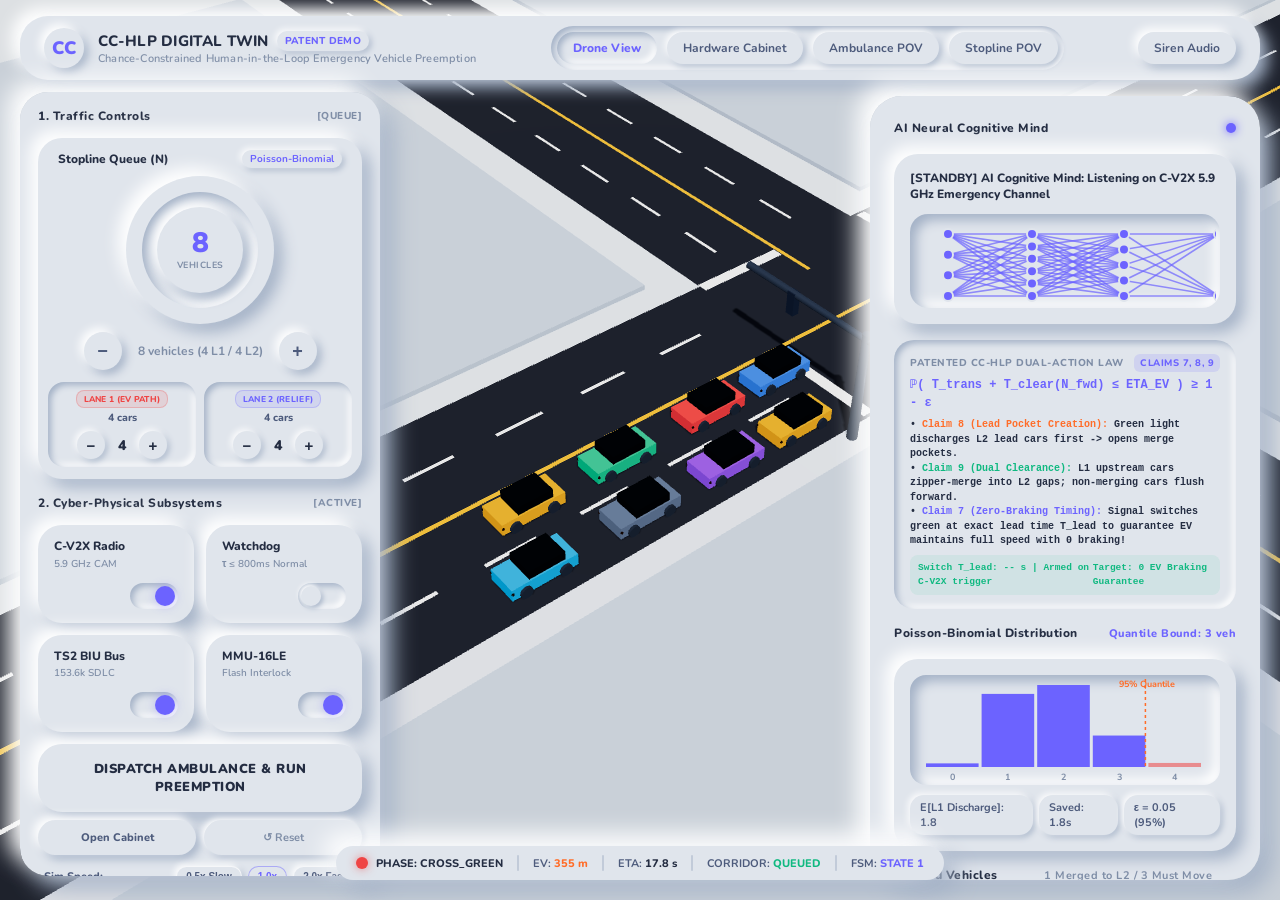
==== commit 286ebb2d: "docs: prominently showcase both Green Corridor (Firebase) and CC-HLP Digital Twin (GitHub Pages) in " ====
--- a/index.html
+++ b/index.html
@@ -11,3 +11,4 @@
   <p>If you are not redirected automatically, please <a href="docs/" style="color: #6C63FF; font-weight: bold;">click here to launch the simulation</a>.</p>
 </body>
 </html>
+
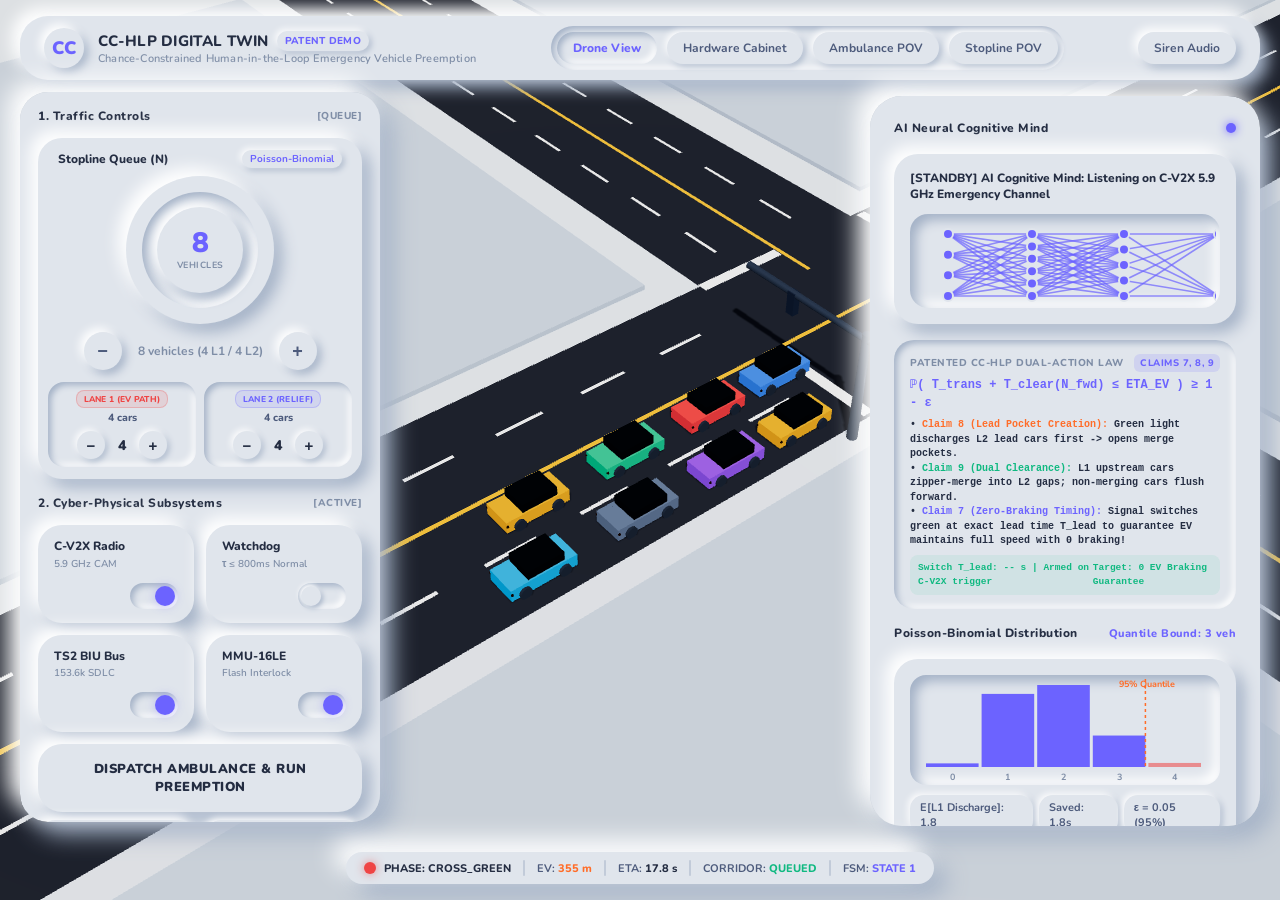
==== commit ba6318cc: "fix(ui): adjust panel max-height and telemetry banner padding to eliminate control overlap" ====
--- a/index.html
+++ b/index.html
@@ -2,13 +2,4262 @@
 <html lang="en">
 <head>
   <meta charset="UTF-8">
-  <meta http-equiv="refresh" content="0; url=docs/">
-  <script>window.location.replace("docs/");</script>
-  <title>CC-HLP Digital Twin // Chance-Constrained Preemption Suite</title>
+  <meta name="viewport" content="width=device-width, initial-scale=1.0">
+  <title>CC-HLP Cyber-Physical Digital Twin // Neumorphic Smart-Control Suite</title>
+  <link rel="icon" type="image/svg+xml" href="favicon.svg">
+  <link rel="preconnect" href="https://fonts.googleapis.com">
+  <link rel="preconnect" href="https://fonts.gstatic.com" crossorigin>
+  <link href="https://fonts.googleapis.com/css2?family=Nunito:wght@400;600;700;800;900&family=Poppins:wght@400;500;600;700&display=swap" rel="stylesheet">
+  <style>
+    :root {
+      /* Neumorphism Signature Palette */
+      --neu-bg: #E0E5EC;
+      --neu-light: #FFFFFF;
+      --neu-dark: #A3B1C6;
+      --neu-slate: #4D5B7C;
+      --neu-dark-slate: #242D42;
+      --neu-muted: #7E8DA6;
+      
+      /* Accessibility & Emergency Accents */
+      --accent-purple: #6C63FF;
+      --accent-purple-glow: rgba(108, 99, 255, 0.35);
+      --accent-orange: #FF6D29;
+      --accent-green: #10B981;
+      --accent-red: #EF4444;
+      --accent-amber: #F59E0B;
+      --accent-cyan: #0284C7;
+
+      /* Standard Shadows */
+      --shadow-extruded: -8px -8px 16px var(--neu-light), 8px 8px 16px var(--neu-dark);
+      --shadow-extruded-lg: -12px -12px 24px var(--neu-light), 12px 12px 24px var(--neu-dark);
+      --shadow-extruded-sm: -4px -4px 10px var(--neu-light), 4px 4px 10px var(--neu-dark);
+      --shadow-extruded-xs: -2px -2px 6px var(--neu-light), 2px 2px 6px var(--neu-dark);
+
+      /* Inset (Pressed / Wells / Tracks) */
+      --shadow-inset: inset 4px 4px 8px var(--neu-dark), inset -4px -4px 8px var(--neu-light);
+      --shadow-inset-deep: inset 6px 6px 12px var(--neu-dark), inset -6px -6px 12px var(--neu-light);
+      --shadow-inset-sm: inset 3px 3px 6px var(--neu-dark), inset -3px -3px 6px var(--neu-light);
+
+      --font-stack: 'Nunito', 'Poppins', -apple-system, BlinkMacSystemFont, "Segoe UI", Roboto, sans-serif;
+    }
+
+    * {
+      box-sizing: border-box;
+      margin: 0;
+      padding: 0;
+      user-select: none;
+      -webkit-font-smoothing: antialiased;
+    }
+
+    body, html {
+      width: 100%;
+      height: 100%;
+      overflow: hidden;
+      background-color: var(--neu-bg);
+      font-family: var(--font-stack);
+      color: var(--neu-slate);
+    }
+
+    /* 3D WebGL Canvas Layer */
+    #webgl-canvas {
+      position: absolute;
+      top: 0;
+      left: 0;
+      width: 100%;
+      height: 100%;
+      z-index: 1;
+      outline: none;
+    }
+
+    /* Neumorphic Top Navigation Bar */
+    header {
+      position: absolute;
+      top: 16px;
+      left: 20px;
+      right: 20px;
+      height: 64px;
+      z-index: 10;
+      display: flex;
+      align-items: center;
+      justify-content: space-between;
+      padding: 0 24px;
+      background: var(--neu-bg);
+      border-radius: 28px;
+      box-shadow: var(--shadow-extruded);
+    }
+
+    .brand-group {
+      display: flex;
+      align-items: center;
+      gap: 14px;
+    }
+
+    .logo-badge {
+      width: 40px;
+      height: 40px;
+      border-radius: 50%;
+      background: var(--neu-bg);
+      box-shadow: var(--shadow-extruded-sm);
+      display: flex;
+      align-items: center;
+      justify-content: center;
+      font-weight: 900;
+      font-size: 18px;
+      color: var(--accent-purple);
+    }
+
+    .brand-title h1 {
+      font-size: 15px;
+      font-weight: 800;
+      color: var(--neu-dark-slate);
+      letter-spacing: 0.3px;
+      display: flex;
+      align-items: center;
+      gap: 8px;
+    }
+
+    .brand-title p {
+      font-size: 11px;
+      font-weight: 600;
+      color: var(--neu-muted);
+      letter-spacing: 0.2px;
+    }
+
+    /* Camera Switcher Buttons (Neumorphic Inset/Extruded Toggle Group) */
+    .camera-switcher {
+      display: flex;
+      gap: 10px;
+      background: var(--neu-bg);
+      padding: 6px;
+      border-radius: 24px;
+      box-shadow: var(--shadow-inset-sm);
+    }
+
+    .cam-btn {
+      background: var(--neu-bg);
+      border: none;
+      color: var(--neu-slate);
+      padding: 8px 16px;
+      border-radius: 20px;
+      font-size: 12px;
+      font-weight: 700;
+      font-family: inherit;
+      cursor: pointer;
+      transition: all 0.2s cubic-bezier(0.4, 0, 0.2, 1);
+      display: flex;
+      align-items: center;
+      gap: 6px;
+      box-shadow: var(--shadow-extruded-xs);
+    }
+
+    .cam-btn:hover {
+      color: var(--neu-dark-slate);
+      transform: translateY(-1px);
+    }
+
+    .cam-btn.active {
+      color: var(--accent-purple);
+      box-shadow: var(--shadow-inset-sm);
+      transform: translateY(0);
+      font-weight: 800;
+    }
+
+    .header-actions {
+      display: flex;
+      align-items: center;
+      gap: 12px;
+    }
+
+    .siren-toggle {
+      background: var(--neu-bg);
+      border: none;
+      border-radius: 20px;
+      color: var(--neu-slate);
+      padding: 8px 16px;
+      font-size: 12px;
+      font-weight: 700;
+      font-family: inherit;
+      cursor: pointer;
+      display: flex;
+      align-items: center;
+      gap: 6px;
+      box-shadow: var(--shadow-extruded-sm);
+      transition: all 0.2s ease;
+    }
+
+    .siren-toggle:hover {
+      transform: translateY(-1px);
+    }
+
+    .siren-toggle.active {
+      box-shadow: var(--shadow-inset-sm);
+      color: var(--accent-red);
+      font-weight: 800;
+    }
+
+    /* Left Control Sidebar in Soft Neumorphism */
+    .left-panel {
+      position: absolute;
+      top: 92px;
+      left: 20px;
+      width: 360px;
+      max-height: calc(100vh - 170px);
+      z-index: 10;
+      background: var(--neu-bg);
+      border-radius: 28px;
+      padding: 16px 18px 28px 18px;
+      overflow-y: auto;
+      box-shadow: var(--shadow-extruded-lg);
+      display: flex;
+      flex-direction: column;
+      gap: 12px;
+      transition: transform 0.4s cubic-bezier(0.16, 1, 0.3, 1), opacity 0.35s ease;
+    }
+
+    .panel-heading {
+      font-size: 12px;
+      font-weight: 800;
+      letter-spacing: 0.5px;
+      color: var(--neu-dark-slate);
+      display: flex;
+      align-items: center;
+      justify-content: space-between;
+      padding-bottom: 2px;
+    }
+
+    /* =========================================================================
+       SIGNATURE NEUMORPHIC THERMOSTAT DIAL (QUEUE COUNT N)
+       ========================================================================= */
+    .dial-card {
+      background: var(--neu-bg);
+      border-radius: 24px;
+      padding: 12px 10px;
+      box-shadow: var(--shadow-extruded);
+      display: flex;
+      flex-direction: column;
+      align-items: center;
+      gap: 8px;
+    }
+
+    .dial-header {
+      width: 100%;
+      display: flex;
+      justify-content: space-between;
+      align-items: center;
+      padding: 0 10px;
+    }
+
+    .dial-header h3 {
+      font-size: 12px;
+      font-weight: 800;
+      color: var(--neu-dark-slate);
+    }
+
+    .dial-header span {
+      font-size: 10px;
+      font-weight: 700;
+      color: var(--accent-purple);
+      background: var(--neu-bg);
+      padding: 2px 8px;
+      border-radius: 10px;
+      box-shadow: var(--shadow-extruded-xs);
+    }
+
+    .thermostat-dial-wrapper {
+      position: relative;
+      width: 148px;
+      height: 148px;
+      display: flex;
+      align-items: center;
+      justify-content: center;
+    }
+
+    /* Outer Extruded Base Ring */
+    .dial-outer-ring {
+      width: 148px;
+      height: 148px;
+      border-radius: 50%;
+      background: var(--neu-bg);
+      box-shadow: var(--shadow-extruded);
+      display: flex;
+      align-items: center;
+      justify-content: center;
+    }
+
+    /* Concave Inset Track Ring */
+    .dial-inset-track {
+      width: 116px;
+      height: 116px;
+      border-radius: 50%;
+      background: var(--neu-bg);
+      box-shadow: var(--shadow-inset-deep);
+      display: flex;
+      align-items: center;
+      justify-content: center;
+    }
+
+    /* Center Extruded Knob */
+    .dial-center-knob {
+      width: 86px;
+      height: 86px;
+      border-radius: 50%;
+      background: var(--neu-bg);
+      box-shadow: -5px -5px 12px var(--neu-light), 5px 5px 12px var(--neu-dark);
+      display: flex;
+      flex-direction: column;
+      align-items: center;
+      justify-content: center;
+      cursor: pointer;
+      transition: transform 0.2s cubic-bezier(0.175, 0.885, 0.32, 1.275);
+    }
+
+    .dial-center-knob:hover {
+      transform: scale(1.02);
+    }
+
+    .dial-center-knob:active {
+      box-shadow: var(--shadow-inset-sm);
+    }
+
+    .dial-val-number {
+      font-size: 28px;
+      font-weight: 900;
+      line-height: 1;
+      color: var(--accent-purple);
+      letter-spacing: -1px;
+    }
+
+    .dial-val-label {
+      font-size: 9px;
+      font-weight: 700;
+      color: var(--neu-muted);
+      text-transform: uppercase;
+      letter-spacing: 0.5px;
+      margin-top: 2px;
+    }
+
+    /* Stepper Buttons for Circular Dial */
+    .dial-controls {
+      display: flex;
+      align-items: center;
+      gap: 16px;
+    }
+
+    .dial-btn {
+      width: 38px;
+      height: 38px;
+      border-radius: 50%;
+      background: var(--neu-bg);
+      border: none;
+      box-shadow: var(--shadow-extruded-sm);
+      color: var(--neu-slate);
+      font-size: 18px;
+      font-weight: 800;
+      cursor: pointer;
+      display: flex;
+      align-items: center;
+      justify-content: center;
+      transition: all 0.15s ease;
+    }
+
+    .dial-btn:hover {
+      color: var(--accent-purple);
+      transform: scale(1.05);
+    }
+
+    .dial-btn:active {
+      box-shadow: var(--shadow-inset-sm);
+      transform: scale(0.96);
+    }
+
+    /* Independent Dual-Lane Stepper Grid */
+    .lane-queue-grid {
+      width: 100%;
+      display: grid;
+      grid-template-columns: 1fr 1fr;
+      gap: 8px;
+      margin-top: 4px;
+    }
+
+    .lane-queue-card {
+      background: var(--neu-bg);
+      border-radius: 16px;
+      padding: 8px 6px;
+      box-shadow: var(--shadow-inset-sm);
+      display: flex;
+      flex-direction: column;
+      align-items: center;
+      gap: 6px;
+    }
+
+    .lane-queue-header {
+      display: flex;
+      flex-direction: column;
+      align-items: center;
+      gap: 2px;
+      width: 100%;
+    }
+
+    .lane-badge {
+      font-size: 8.5px;
+      font-weight: 800;
+      padding: 2px 7px;
+      border-radius: 8px;
+      letter-spacing: 0.3px;
+    }
+
+    .l1-badge {
+      background: rgba(239, 68, 68, 0.12);
+      color: var(--accent-red);
+      border: 1px solid rgba(239, 68, 68, 0.25);
+    }
+
+    .l2-badge {
+      background: rgba(108, 99, 255, 0.12);
+      color: var(--accent-purple);
+      border: 1px solid rgba(108, 99, 255, 0.25);
+    }
+
+    .lane-count-val {
+      font-size: 10.5px;
+      font-weight: 800;
+      color: var(--neu-slate);
+    }
+
+    .lane-stepper-row {
+      display: flex;
+      align-items: center;
+      justify-content: center;
+      gap: 8px;
+    }
+
+    .dial-btn-sm {
+      width: 28px;
+      height: 28px;
+      border-radius: 50%;
+      background: var(--neu-bg);
+      border: none;
+      box-shadow: var(--shadow-extruded-xs);
+      color: var(--neu-dark-slate);
+      font-size: 15px;
+      font-weight: 800;
+      cursor: pointer;
+      display: flex;
+      align-items: center;
+      justify-content: center;
+      transition: all 0.15s ease;
+    }
+
+    .dial-btn-sm:hover {
+      box-shadow: -2px -2px 6px var(--neu-light), 2px 2px 6px var(--neu-dark);
+      color: var(--accent-purple);
+    }
+
+    .dial-btn-sm:active {
+      box-shadow: var(--shadow-inset-xs);
+      transform: scale(0.94);
+    }
+
+    .lane-stepper-display {
+      font-size: 14px;
+      font-weight: 900;
+      color: var(--neu-dark-slate);
+      min-width: 18px;
+      text-align: center;
+    }
+
+    /* =========================================================================
+       4 ROOM TOGGLE CARDS (CYBER-PHYSICAL SUBSYSTEMS)
+       ========================================================================= */
+    .toggle-grid {
+      display: grid;
+      grid-template-columns: repeat(2, 1fr);
+      gap: 12px;
+    }
+
+    .neu-toggle-card {
+      background: var(--neu-bg);
+      border-radius: 24px;
+      padding: 14px 16px;
+      box-shadow: var(--shadow-extruded);
+      display: flex;
+      flex-direction: column;
+      justify-content: space-between;
+      gap: 12px;
+      transition: all 0.2s ease;
+      cursor: pointer;
+    }
+
+    .neu-toggle-card:hover {
+      transform: translateY(-2px);
+    }
+
+    .toggle-text h4 {
+      font-size: 12px;
+      font-weight: 800;
+      color: var(--neu-dark-slate);
+      line-height: 1.3;
+    }
+
+    .toggle-text p {
+      font-size: 10px;
+      font-weight: 600;
+      color: var(--neu-muted);
+      margin-top: 2px;
+    }
+
+    /* Neumorphic Sliding Switch */
+    .neu-switch {
+      align-self: flex-end;
+      width: 48px;
+      height: 26px;
+      border-radius: 13px;
+      background: var(--neu-bg);
+      box-shadow: var(--shadow-inset-sm);
+      position: relative;
+      cursor: pointer;
+      transition: background 0.25s ease;
+    }
+
+    .neu-switch-knob {
+      position: absolute;
+      top: 3px;
+      left: 3px;
+      width: 20px;
+      height: 20px;
+      border-radius: 50%;
+      background: var(--neu-bg);
+      box-shadow: -2px -2px 5px var(--neu-light), 2px 2px 5px var(--neu-dark);
+      transition: transform 0.25s cubic-bezier(0.175, 0.885, 0.32, 1.275), background 0.2s ease;
+    }
+
+    .neu-toggle-card.active .neu-switch-knob {
+      transform: translateX(22px);
+      background: var(--accent-purple);
+      box-shadow: 0 0 10px var(--accent-purple-glow);
+    }
+
+    .neu-toggle-card.danger.active .neu-switch-knob {
+      transform: translateX(22px);
+      background: var(--accent-red);
+      box-shadow: 0 0 10px rgba(239, 68, 68, 0.5);
+    }
+
+    /* =========================================================================
+       PILL SLIDERS (CONTINUOUS SIMULATION PARAMETERS)
+       ========================================================================= */
+    .slider-card {
+      background: var(--neu-bg);
+      border-radius: 24px;
+      padding: 16px 18px;
+      box-shadow: var(--shadow-extruded);
+      display: flex;
+      flex-direction: column;
+      gap: 10px;
+    }
+
+    .slider-label-row {
+      display: flex;
+      justify-content: space-between;
+      align-items: center;
+      font-size: 12px;
+      font-weight: 700;
+      color: var(--neu-slate);
+    }
+
+    .slider-val-tag {
+      font-weight: 800;
+      color: var(--accent-purple);
+      font-size: 12px;
+    }
+
+    /* Inset Pill Slider Track */
+    .pill-slider-container {
+      position: relative;
+      width: 100%;
+      height: 16px;
+      background: var(--neu-bg);
+      border-radius: 8px;
+      box-shadow: var(--shadow-inset-deep);
+      display: flex;
+      align-items: center;
+      cursor: pointer;
+    }
+
+    .pill-slider-fill {
+      height: 10px;
+      margin-left: 3px;
+      border-radius: 5px;
+      background: linear-gradient(90deg, #6C63FF, #8B85FF);
+      pointer-events: none;
+      transition: width 0.08s ease;
+    }
+
+    .pill-slider-input {
+      position: absolute;
+      top: 0;
+      left: 0;
+      width: 100%;
+      height: 100%;
+      opacity: 0;
+      cursor: pointer;
+      margin: 0;
+    }
+
+    /* =========================================================================
+       TACTILE ACTION BUTTONS
+       ========================================================================= */
+    .btn-neu-primary {
+      background: var(--neu-bg);
+      color: var(--neu-dark-slate);
+      border: none;
+      padding: 16px 20px;
+      border-radius: 24px;
+      font-family: inherit;
+      font-weight: 900;
+      font-size: 13px;
+      letter-spacing: 0.5px;
+      cursor: pointer;
+      display: flex;
+      align-items: center;
+      justify-content: center;
+      gap: 10px;
+      box-shadow: var(--shadow-extruded);
+      transition: all 0.2s cubic-bezier(0.16, 1, 0.3, 1);
+    }
+
+    .btn-neu-primary:hover {
+      transform: translateY(-2px);
+      color: var(--accent-purple);
+      box-shadow: var(--shadow-extruded-lg);
+    }
+
+    .btn-neu-primary:active, .btn-neu-primary.running {
+      transform: translateY(1px);
+      box-shadow: var(--shadow-inset);
+      color: var(--accent-purple);
+    }
+
+    .btn-neu-cabinet {
+      background: var(--neu-bg);
+      border: none;
+      color: var(--neu-slate);
+      padding: 13px 18px;
+      border-radius: 20px;
+      font-family: inherit;
+      font-weight: 800;
+      font-size: 12px;
+      cursor: pointer;
+      display: flex;
+      align-items: center;
+      justify-content: center;
+      gap: 8px;
+      box-shadow: var(--shadow-extruded-sm);
+      transition: all 0.2s ease;
+    }
+
+    .btn-neu-cabinet:hover {
+      color: var(--accent-purple);
+      transform: translateY(-1px);
+    }
+
+    .btn-neu-cabinet:active {
+      box-shadow: var(--shadow-inset-sm);
+      transform: translateY(0);
+    }
+
+    .btn-neu-reset {
+      background: var(--neu-bg);
+      border: none;
+      color: var(--neu-muted);
+      padding: 11px 16px;
+      border-radius: 18px;
+      font-family: inherit;
+      font-weight: 700;
+      font-size: 12px;
+      cursor: pointer;
+      box-shadow: var(--shadow-extruded-xs);
+      transition: all 0.2s;
+    }
+
+    .btn-neu-reset:hover {
+      color: var(--neu-dark-slate);
+    }
+
+    .btn-neu-reset:active {
+      box-shadow: var(--shadow-inset-sm);
+    }
+
+    .sim-speed-btn {
+      background: var(--neu-bg);
+      border: 1px solid rgba(255, 255, 255, 0.7);
+      border-radius: 12px;
+      padding: 4px 9px;
+      font-size: 10px;
+      font-weight: 800;
+      color: var(--neu-slate);
+      box-shadow: var(--shadow-extruded-xs);
+      cursor: pointer;
+      transition: all 0.2s cubic-bezier(0.16, 1, 0.3, 1);
+    }
+
+    .sim-speed-btn:hover {
+      color: var(--accent-purple);
+      transform: translateY(-1px);
+    }
+
+    .sim-speed-btn.active {
+      box-shadow: var(--shadow-inset-xs);
+      color: var(--accent-purple);
+      border-color: rgba(108, 99, 255, 0.45);
+      background: var(--neu-bg);
+    }
+
+    /* =========================================================================
+       RIGHT AI MIND & PATENT COGNITIVE PANEL
+       ========================================================================= */
+    .right-panel {
+      position: absolute;
+      top: 96px;
+      right: 20px;
+      width: 390px;
+      max-height: calc(100vh - 170px);
+      z-index: 10;
+      background: var(--neu-bg);
+      border-radius: 32px;
+      padding: 24px;
+      overflow-y: auto;
+      box-shadow: var(--shadow-extruded-lg);
+      display: flex;
+      flex-direction: column;
+      gap: 20px;
+    }
+
+    /* AI Neural Cognitive Monitor */
+    .neu-neural-card {
+      background: var(--neu-bg);
+      border-radius: 24px;
+      padding: 16px;
+      box-shadow: var(--shadow-extruded);
+      display: flex;
+      flex-direction: column;
+      gap: 12px;
+    }
+
+    .thinking-status {
+      display: flex;
+      align-items: center;
+      gap: 8px;
+      font-size: 12px;
+      font-weight: 800;
+      color: var(--neu-dark-slate);
+    }
+
+    .pulse-dot {
+      width: 10px;
+      height: 10px;
+      border-radius: 50%;
+      background: var(--accent-purple);
+      box-shadow: 0 0 10px var(--accent-purple);
+      animation: pulse-ring 1.8s infinite;
+    }
+
+    @keyframes pulse-ring {
+      0% { transform: scale(0.9); opacity: 0.6; }
+      50% { transform: scale(1.3); opacity: 1; }
+      100% { transform: scale(0.9); opacity: 0.6; }
+    }
+
+    .neu-svg-box {
+      width: 100%;
+      height: 94px;
+      background: var(--neu-bg);
+      border-radius: 18px;
+      box-shadow: var(--shadow-inset-deep);
+      overflow: hidden;
+      padding: 4px;
+    }
+
+    /* Math Formula Block */
+    .neu-math-block {
+      background: var(--neu-bg);
+      border-radius: 20px;
+      padding: 14px 16px;
+      box-shadow: var(--shadow-inset-sm);
+      font-family: 'Courier New', monospace;
+      font-size: 12px;
+      line-height: 1.5;
+      color: var(--neu-dark-slate);
+    }
+
+    .math-formula-title {
+      font-size: 10px;
+      text-transform: uppercase;
+      color: var(--neu-muted);
+      margin-bottom: 4px;
+      font-family: var(--font-stack);
+      font-weight: 800;
+      letter-spacing: 0.5px;
+    }
+
+    /* Distribution Canvas Card */
+    .neu-dist-card {
+      background: var(--neu-bg);
+      border-radius: 24px;
+      padding: 16px;
+      box-shadow: var(--shadow-extruded);
+      display: flex;
+      flex-direction: column;
+      gap: 10px;
+    }
+
+    .cvs-inset-well {
+      width: 100%;
+      height: 110px;
+      border-radius: 16px;
+      background: var(--neu-bg);
+      box-shadow: var(--shadow-inset-deep);
+      overflow: hidden;
+      display: flex;
+      align-items: center;
+      justify-content: center;
+    }
+
+    #dist-canvas {
+      width: 100%;
+      height: 110px;
+      display: block;
+    }
+
+    .dist-meta {
+      display: flex;
+      justify-content: space-between;
+      gap: 6px;
+    }
+
+    .dist-badge {
+      background: var(--neu-bg);
+      padding: 5px 10px;
+      border-radius: 14px;
+      box-shadow: var(--shadow-extruded-xs);
+      font-size: 11px;
+      font-weight: 700;
+      color: var(--neu-slate);
+    }
+
+    /* Live Queued Vehicles Feasibility Feed */
+    .vehicle-p-list {
+      display: flex;
+      flex-direction: column;
+      gap: 8px;
+      max-height: 160px;
+      overflow-y: auto;
+      padding: 4px;
+    }
+
+    .neu-v-item {
+      display: flex;
+      align-items: center;
+      justify-content: space-between;
+      background: var(--neu-bg);
+      padding: 10px 14px;
+      border-radius: 18px;
+      box-shadow: var(--shadow-extruded-sm);
+      font-size: 12px;
+      font-weight: 700;
+      transition: all 0.2s ease;
+    }
+
+    .neu-v-item:hover {
+      transform: translateX(2px);
+    }
+
+    .neu-p-bar-track {
+      width: 64px;
+      height: 8px;
+      background: var(--neu-bg);
+      box-shadow: var(--shadow-inset-sm);
+      border-radius: 4px;
+      overflow: hidden;
+      margin-left: 8px;
+    }
+
+    .neu-p-bar-fill {
+      height: 100%;
+      border-radius: 4px;
+      transition: width 0.3s ease;
+    }
+
+    /* =========================================================================
+       BOTTOM TELEMETRY BANNER
+       ========================================================================= */
+    .telemetry-banner {
+      position: absolute;
+      bottom: 16px;
+      left: 50%;
+      transform: translateX(-50%);
+      z-index: 20;
+      background: var(--neu-bg);
+      border-radius: 24px;
+      padding: 8px 18px;
+      display: flex;
+      align-items: center;
+      gap: 12px;
+      font-size: 11px;
+      font-weight: 700;
+      box-shadow: var(--shadow-extruded-lg);
+      color: var(--neu-slate);
+      white-space: nowrap;
+      pointer-events: auto;
+    }
+
+    .signal-indicator {
+      display: flex;
+      align-items: center;
+      gap: 8px;
+      font-weight: 800;
+      color: var(--neu-dark-slate);
+    }
+
+    .signal-bulb {
+      width: 12px;
+      height: 12px;
+      border-radius: 50%;
+      background: var(--accent-red);
+      box-shadow: 0 0 10px rgba(239, 68, 68, 0.6);
+      transition: all 0.3s ease;
+    }
+
+    .signal-bulb.green {
+      background: var(--accent-green);
+      box-shadow: 0 0 12px rgba(16, 185, 129, 0.8);
+    }
+
+    .signal-bulb.amber {
+      background: var(--accent-amber);
+      box-shadow: 0 0 12px rgba(245, 158, 11, 0.8);
+    }
+
+    .telemetry-divider {
+      width: 2px;
+      height: 16px;
+      background: var(--neu-dark);
+      border-radius: 1px;
+      opacity: 0.5;
+    }
+
+    /* =========================================================================
+       NEMA TS2 CABINET HARDWARE INSPECTION CARDS (RIGHT PANEL INTEGRATION)
+       ========================================================================= */
+    #panel-cabinet-view {
+      animation: fadeIn 0.3s cubic-bezier(0.16, 1, 0.3, 1);
+    }
+
+    @keyframes fadeIn {
+      from { opacity: 0; transform: translateY(8px); }
+      to { opacity: 1; transform: translateY(0); }
+    }
+
+    .neu-hw-card {
+      background: var(--neu-bg);
+      border-radius: 16px;
+      padding: 9px 12px;
+      box-shadow: var(--shadow-extruded-sm);
+      cursor: pointer;
+      transition: all 0.2s;
+      display: flex;
+      flex-direction: column;
+      gap: 4px;
+      border: 1px solid rgba(255, 255, 255, 0.6);
+    }
+
+    .neu-hw-card:hover {
+      transform: translateY(-2px);
+      box-shadow: var(--shadow-extruded);
+    }
+
+    .neu-hw-card.selected {
+      box-shadow: var(--shadow-inset-sm);
+      background: var(--neu-bg);
+      border-color: rgba(108, 99, 255, 0.4);
+    }
+
+    .hw-icon {
+      font-size: 16px;
+    }
+
+    .hw-name {
+      font-size: 12px;
+      font-weight: 800;
+      color: var(--neu-dark-slate);
+    }
+
+    .hw-claim {
+      font-size: 9.5px;
+      color: var(--accent-purple);
+      font-weight: 800;
+    }
+
+    .hw-desc {
+      font-size: 10.5px;
+      font-weight: 600;
+      color: var(--neu-muted);
+      line-height: 1.35;
+    }
+
+    .neu-hw-detail {
+      background: var(--neu-bg);
+      border-radius: 16px;
+      padding: 12px 14px;
+      box-shadow: var(--shadow-inset-sm);
+      font-size: 11px;
+      line-height: 1.45;
+    }
+
+    /* Custom Neumorphic Scrollbar */
+    ::-webkit-scrollbar {
+      width: 6px;
+    }
+    ::-webkit-scrollbar-track {
+      background: var(--neu-bg);
+    }
+    ::-webkit-scrollbar-thumb {
+      background: var(--neu-dark);
+      border-radius: 3px;
+    }
+  </style>
+  <script src="three.min.js"></script>
 </head>
-<body style="font-family: sans-serif; text-align: center; padding-top: 50px; background: #e6ecf5; color: #334155;">
-  <h2>Loading CC-HLP Digital Twin...</h2>
-  <p>If you are not redirected automatically, please <a href="docs/" style="color: #6C63FF; font-weight: bold;">click here to launch the simulation</a>.</p>
+<body>
+
+  <!-- WebGL Render Canvas -->
+  <div id="webgl-canvas"></div>
+
+  <!-- Neumorphic Header -->
+  <header>
+    <div class="brand-group">
+      <div class="logo-badge">CC</div>
+      <div class="brand-title">
+        <h1>CC-HLP DIGITAL TWIN <span style="font-size:10px; padding:3px 8px; border-radius:12px; background:var(--neu-bg); color:var(--accent-purple); box-shadow:var(--shadow-extruded-xs); font-weight:800;">PATENT DEMO</span></h1>
+        <p>Chance-Constrained Human-in-the-Loop Emergency Vehicle Preemption</p>
+      </div>
+    </div>
+
+    <!-- Camera Switcher -->
+    <div class="camera-switcher">
+      <button class="cam-btn active" id="btn-cam-drone" title="Wide Corridor Aerial View">Drone View</button>
+      <button class="cam-btn" id="btn-cam-cabinet" title="Zoom into roadside hardware">Hardware Cabinet</button>
+      <button class="cam-btn" id="btn-cam-ambulance" title="Follow approaching ambulance">Ambulance POV</button>
+      <button class="cam-btn" id="btn-cam-stopline" title="Queued cars at stopline">Stopline POV</button>
+    </div>
+
+    <!-- Actions -->
+    <div class="header-actions">
+      <button class="siren-toggle" id="btn-siren-audio">Siren Audio</button>
+    </div>
+  </header>
+
+  <!-- Left Simulation Controls Panel -->
+  <div class="left-panel">
+    <div class="panel-heading">
+      <span>1. Traffic Controls</span>
+      <span style="font-size:10px; font-weight:800; color:var(--neu-muted);">[QUEUE]</span>
+    </div>
+
+    <!-- SIGNATURE NEUMORPHIC THERMOSTAT DIAL (QUEUE COUNT N) -->
+    <div class="dial-card">
+      <div class="dial-header">
+        <h3>Stopline Queue (N)</h3>
+        <span id="dial-badge">Poisson-Binomial</span>
+      </div>
+
+      <div class="thermostat-dial-wrapper">
+        <div class="dial-outer-ring">
+          <div class="dial-inset-track">
+            <div class="dial-center-knob" id="dial-knob" title="Click or use buttons to adjust cars">
+              <span class="dial-val-number" id="dial-queue-num">8</span>
+              <span class="dial-val-label">Vehicles</span>
+            </div>
+          </div>
+        </div>
+      </div>
+
+      <!-- Stepper Buttons for Queue Dial -->
+      <div class="dial-controls">
+        <button class="dial-btn" id="btn-dial-minus" title="Decrease Queue">−</button>
+        <span style="font-size:12px; font-weight:700; color:var(--neu-muted);" id="val-queue-count">8 vehicles (4 L1 / 4 L2)</span>
+        <button class="dial-btn" id="btn-dial-plus" title="Increase Queue">+</button>
+      </div>
+
+      <!-- Independent Dual-Lane Steppers -->
+      <div class="lane-queue-grid">
+        <!-- Lane 1 Stepper -->
+        <div class="lane-queue-card l1-card">
+          <div class="lane-queue-header">
+            <span class="lane-badge l1-badge">LANE 1 (EV PATH)</span>
+            <span class="lane-count-val" id="val-l1-count">4 cars</span>
+          </div>
+          <div class="lane-stepper-row">
+            <button class="dial-btn-sm" id="btn-l1-minus" title="Decrease Lane 1 Queue">−</button>
+            <span class="lane-stepper-display" id="num-l1-display">4</span>
+            <button class="dial-btn-sm" id="btn-l1-plus" title="Increase Lane 1 Queue">+</button>
+          </div>
+        </div>
+
+        <!-- Lane 2 Stepper -->
+        <div class="lane-queue-card l2-card">
+          <div class="lane-queue-header">
+            <span class="lane-badge l2-badge">LANE 2 (RELIEF)</span>
+            <span class="lane-count-val" id="val-l2-count">4 cars</span>
+          </div>
+          <div class="lane-stepper-row">
+            <button class="dial-btn-sm" id="btn-l2-minus" title="Decrease Lane 2 Queue">−</button>
+            <span class="lane-stepper-display" id="num-l2-display">4</span>
+            <button class="dial-btn-sm" id="btn-l2-plus" title="Increase Lane 2 Queue">+</button>
+          </div>
+        </div>
+      </div>
+
+      <!-- Hidden standard slider for sync & backward compatibility -->
+      <input type="range" id="slider-queue" min="2" max="20" step="1" value="8" style="display:none;">
+    </div>
+
+    <div class="panel-heading" style="margin-top:4px;">
+      <span>2. Cyber-Physical Subsystems</span>
+      <span style="font-size:10px; font-weight:800; color:var(--neu-muted);">[ACTIVE]</span>
+    </div>
+
+    <!-- 4 ROOM TOGGLE CARDS (MATCHING USER REFERENCE DESIGN) -->
+    <div class="toggle-grid">
+      <!-- Card 1: C-V2X Radio / Participatory App -->
+      <div class="neu-toggle-card active" id="card-toggle-v2x" title="Toggle 5.9 GHz C-V2X vehicular radio (CAM messages)">
+        <div class="toggle-text">
+          <h4>C-V2X Radio</h4>
+          <p id="sub-v2x">5.9 GHz CAM</p>
+        </div>
+        <div class="neu-switch" id="switch-v2x">
+          <div class="neu-switch-knob"></div>
+        </div>
+      </div>
+
+      <!-- Card 2: Latency Watchdog -->
+      <div class="neu-toggle-card danger" id="btn-toggle-latency" title="Toggle controller heartbeat watchdog timer (&tau; &le; 800ms)">
+        <div class="toggle-text">
+          <h4>Watchdog</h4>
+          <p id="sub-watchdog">&tau; &le; 800ms Normal</p>
+        </div>
+        <div class="neu-switch" id="switch-latency">
+          <div class="neu-switch-knob"></div>
+        </div>
+        <input type="checkbox" id="check-latency" style="display:none;">
+      </div>
+
+      <!-- Card 3: NEMA TS2 BIU Bus -->
+      <div class="neu-toggle-card active" id="card-toggle-biu" title="Toggle 153.6 kbps NEMA TS2 BIU SDLC detector bus">
+        <div class="toggle-text">
+          <h4>TS2 BIU Bus</h4>
+          <p id="sub-biu">153.6k SDLC</p>
+        </div>
+        <div class="neu-switch" id="switch-biu">
+          <div class="neu-switch-knob"></div>
+        </div>
+      </div>
+
+      <!-- Card 4: MMU Conflict Interlock -->
+      <div class="neu-toggle-card active" id="card-toggle-mmu" title="Toggle MMU-16LE hardware conflict monitor interlock">
+        <div class="toggle-text">
+          <h4>MMU-16LE</h4>
+          <p id="sub-mmu">Flash Interlock</p>
+        </div>
+        <div class="neu-switch" id="switch-mmu">
+          <div class="neu-switch-knob"></div>
+        </div>
+      </div>
+    </div>
+
+    <!-- Prominent Action Controls -->
+    <div style="display:flex; flex-direction:column; gap:8px;">
+      <button class="btn-neu-primary" id="btn-run-preemption">
+        <span>DISPATCH AMBULANCE & RUN PREEMPTION</span>
+      </button>
+
+      <div style="display:grid; grid-template-columns: 1fr 1fr; gap:8px;">
+        <button class="btn-neu-cabinet" id="btn-open-cabinet-direct" style="padding:10px 8px; font-size:11px;">
+          <span>Open Cabinet</span>
+        </button>
+        <button class="btn-neu-reset" id="btn-reset-sim" style="padding:10px 8px; font-size:11px;">
+          <span>↺ Reset</span>
+        </button>
+      </div>
+
+      <!-- Simulation Playback Speed -->
+      <div style="display:flex; align-items:center; justify-content:space-between; padding:3px 6px;">
+        <span style="font-size:11px; font-weight:800; color:var(--neu-slate);">Sim Speed:</span>
+        <div style="display:flex; gap:6px;">
+          <button class="sim-speed-btn" data-speed="0.5">0.5x Slow</button>
+          <button class="sim-speed-btn active" data-speed="1.0">1.0x</button>
+          <button class="sim-speed-btn" data-speed="2.0">2.0x Fast</button>
+        </div>
+      </div>
+    </div>
+
+    <div class="panel-heading" style="margin-top:2px;">
+      <span>3. Dynamic Parameters</span>
+      <span style="font-size:10px; font-weight:800; color:var(--neu-muted);">[PARAMS]</span>
+    </div>
+
+    <!-- Pill Slider 1: Ambulance Speed -->
+    <div class="slider-card" style="padding:12px 14px; gap:6px;">
+      <div class="slider-label-row">
+        <span>Ambulance Velocity (v_EV)</span>
+        <span class="slider-val-tag" id="val-speed">72 km/h (20 m/s)</span>
+      </div>
+      <div class="pill-slider-container" id="track-speed">
+        <div class="pill-slider-fill" id="fill-speed" style="width: 65%;"></div>
+        <input type="range" class="pill-slider-input" id="slider-speed" min="20" max="100" step="5" value="72">
+      </div>
+    </div>
+
+    <!-- Pill Slider 2: Participatory Adoption -->
+    <div class="slider-card" style="padding:12px 14px; gap:6px;">
+      <div class="slider-label-row">
+        <span>App Adoption (ρ_app)</span>
+        <span class="slider-val-tag" id="val-adoption">75%</span>
+      </div>
+      <div class="pill-slider-container" id="track-adoption">
+        <div class="pill-slider-fill" id="fill-adoption" style="width: 75%;"></div>
+        <input type="range" class="pill-slider-input" id="slider-adoption" min="0" max="100" step="5" value="75">
+      </div>
+    </div>
+
+    <!-- Pill Slider 3: Driver Reaction Profile -->
+    <div class="slider-card" style="padding:12px 14px; gap:6px;">
+      <div class="slider-label-row">
+        <span>Driver Reaction Profile (μ)</span>
+        <span class="slider-val-tag" id="val-profile">Alerted (μ=1.7s)</span>
+      </div>
+      <div class="pill-slider-container" id="track-profile">
+        <div class="pill-slider-fill" id="fill-profile" style="width: 50%;"></div>
+        <input type="range" class="pill-slider-input" id="slider-profile" min="1" max="3" step="1" value="2">
+      </div>
+    </div>
+  </div>
+
+  <!-- Right AI Mind & Patent Brain Panel (Dual Mode: AI Mind / Cabinet Rack) -->
+  <div class="right-panel">
+    <!-- View A: AI Neural Cognitive Mind (For Corridor Simulation) -->
+    <div id="panel-ai-view" style="display:flex; flex-direction:column; gap:16px;">
+      <div class="panel-heading">
+        <span>AI Neural Cognitive Mind</span>
+        <span class="pulse-dot"></span>
+      </div>
+
+      <!-- Real-Time AI Mind Activity Card -->
+      <div class="neu-neural-card">
+        <div class="thinking-status" id="neural-status-text">
+          <span>COGNITIVE STATE: IDLE // READY</span>
+        </div>
+        <div class="neu-svg-box">
+          <svg id="neural-svg" width="100%" height="94" style="display:block;"></svg>
+        </div>
+      </div>
+
+      <!-- Patent Mathematical Law -->
+      <div class="neu-math-block">
+        <div class="math-formula-title" style="display:flex; justify-content:space-between; align-items:center;">
+          <span>Patented CC-HLP Dual-Action Law</span>
+          <span style="font-size:9.5px; background:rgba(108,99,255,0.15); color:var(--accent-purple); padding:2px 6px; border-radius:6px; font-weight:800;">CLAIMS 7, 8, 9</span>
+        </div>
+        <div style="font-weight:800; color:var(--accent-purple); font-size:12px; margin-top:4px;">
+          ℙ( T_trans + T_clear(N_fwd) ≤ ETA_EV ) ≥ 1 - ε
+        </div>
+        <div style="color:var(--neu-dark-slate); font-size:10px; margin-top:6px; font-weight:700; line-height:1.45;">
+          • <span style="color:var(--accent-orange);">Claim 8 (Lead Pocket Creation):</span> Green light discharges L2 lead cars first -> opens merge pockets.<br>
+          • <span style="color:var(--accent-green);">Claim 9 (Dual Clearance):</span> L1 upstream cars zipper-merge into L2 gaps; non-merging cars flush forward.<br>
+          • <span style="color:var(--accent-purple);">Claim 7 (Zero-Braking Timing):</span> Signal switches green at exact lead time T_lead to guarantee EV maintains full speed with 0 braking!
+        </div>
+        <div style="margin-top:6px; padding:6px 8px; border-radius:8px; background:rgba(16,185,129,0.08); font-size:9.5px; font-weight:700; color:var(--accent-green); display:flex; justify-content:space-between;">
+          <span id="patent-dynamic-timing">T_lead: -- s | Forward: -- veh</span>
+          <span id="patent-ev-guarantee">Clearance: 100% Guaranteed</span>
+        </div>
+      </div>
+
+      <div class="panel-heading">
+        <span>Poisson-Binomial Distribution</span>
+        <span style="font-size:11px; font-weight:800; color:var(--accent-purple);" id="pb-crit-badge">N_leave: --</span>
+      </div>
+
+      <!-- Live Distribution Canvas Card -->
+      <div class="neu-dist-card">
+        <div class="cvs-inset-well">
+          <canvas id="dist-canvas"></canvas>
+        </div>
+        <div class="dist-meta">
+          <span class="dist-badge" id="lbl-mean-rem">E[N_leave]: --</span>
+          <span class="dist-badge" id="lbl-lead-saved">Saved: --</span>
+          <span class="dist-badge" id="lbl-risk-tol">&epsilon; = 0.05 (95%)</span>
+        </div>
+      </div>
+
+      <div class="panel-heading">
+        <span>Queued Vehicles Feasibility</span>
+        <span style="font-size:11px; font-weight:700; color:var(--neu-muted);" id="lbl-queue-summary">--</span>
+      </div>
+
+      <!-- Live Vehicle Probability List -->
+      <div class="vehicle-p-list" id="vehicle-p-container">
+        <div style="font-size:12px; color:var(--neu-muted); padding:16px 0; text-align:center; font-weight:600;">
+          Vehicles will be scanned upon ambulance approach.
+        </div>
+      </div>
+    </div>
+
+    <!-- View B: Hardware Rack Modules (For Cabinet Inspection - ZERO OVERLAP) -->
+    <div id="panel-cabinet-view" style="display:none; flex-direction:column; gap:12px;">
+      <div class="panel-heading">
+        <span>Roadside Hardware Rack (NEMA TS2)</span>
+        <span style="font-size:10px; font-weight:800; color:var(--accent-green); background:var(--neu-bg); padding:2px 8px; border-radius:10px; box-shadow:var(--shadow-extruded-xs);">NEMA TS2 TYPE 1</span>
+      </div>
+
+      <div style="display:flex; flex-direction:column; gap:8px;">
+        <!-- 1. Edge Compute -->
+        <div class="neu-hw-card selected" data-hw="edge">
+          <div style="display:flex; align-items:center; justify-content:space-between;">
+            <div style="display:flex; align-items:center; gap:8px;">
+              <span class="hw-icon">[CPU]</span>
+              <span class="hw-name">Edge Processor</span>
+            </div>
+            <span class="hw-claim">CLAIM 1 & 15</span>
+          </div>
+          <div class="hw-desc">Raspberry Pi 5 / Jetson Orin running 100ms deterministic CC-HLP daemon.</div>
+        </div>
+
+        <!-- 2. Galvanic Isolation -->
+        <div class="neu-hw-card" data-hw="relay">
+          <div style="display:flex; align-items:center; justify-content:space-between;">
+            <div style="display:flex; align-items:center; gap:8px;">
+              <span class="hw-icon">[RLY]</span>
+              <span class="hw-name">Optocoupler Relay</span>
+            </div>
+            <span class="hw-claim">CLAIM 3</span>
+          </div>
+          <div class="hw-desc">2500 Vrms optical galvanic isolation to Preempt Test inputs.</div>
+        </div>
+
+        <!-- 3. TS2 BIU Backplane -->
+        <div class="neu-hw-card" data-hw="ts2">
+          <div style="display:flex; align-items:center; justify-content:space-between;">
+            <div style="display:flex; align-items:center; gap:8px;">
+              <span class="hw-icon">[BIU]</span>
+              <span class="hw-name">NEMA TS2 BIU</span>
+            </div>
+            <span class="hw-claim">CLAIM 4</span>
+          </div>
+          <div class="hw-desc">153.6 kbps Port 1 SDLC synchronous bus to signal load switches.</div>
+        </div>
+
+        <!-- 4. MMU Interlock -->
+        <div class="neu-hw-card" data-hw="mmu">
+          <div style="display:flex; align-items:center; justify-content:space-between;">
+            <div style="display:flex; align-items:center; gap:8px;">
+              <span class="hw-icon">[MMU]</span>
+              <span class="hw-name">MMU-16LE Monitor</span>
+            </div>
+            <span class="hw-claim">CLAIM 5 & 14</span>
+          </div>
+          <div class="hw-desc">Independent conflict crowbar trips flash within ≤ 450ms.</div>
+        </div>
+
+        <!-- 5. Watchdog Timer -->
+        <div class="neu-hw-card" data-hw="watchdog">
+          <div style="display:flex; align-items:center; justify-content:space-between;">
+            <div style="display:flex; align-items:center; gap:8px;">
+              <span class="hw-icon">[WDG]</span>
+              <span class="hw-name">800ms Watchdog</span>
+            </div>
+            <span class="hw-claim">CLAIM 12</span>
+          </div>
+          <div class="hw-desc">Hardware heartbeat failsafe drops to State 3 on packet loss.</div>
+        </div>
+
+        <!-- 6. C-V2X Telematics -->
+        <div class="neu-hw-card" data-hw="v2x">
+          <div style="display:flex; align-items:center; justify-content:space-between;">
+            <div style="display:flex; align-items:center; gap:8px;">
+              <span class="hw-icon">[V2X]</span>
+              <span class="hw-name">C-V2X Transceiver</span>
+            </div>
+            <span class="hw-claim">CLAIM 2</span>
+          </div>
+          <div class="hw-desc">5.9 GHz vehicular transceiver decoding ambulance & civilian CAMs.</div>
+        </div>
+      </div>
+
+      <!-- Active Hardware Detail Callout -->
+      <div class="neu-hw-detail" id="hw-active-detail">
+        <strong style="color:var(--accent-purple);" id="hw-detail-title">EDGE COMPUTING PROCESSOR (RASPBERRY PI 5 / JETSON ORIN)</strong><br>
+        <span id="hw-detail-body" style="color:var(--neu-muted);">
+          Executes the CC-HLP decision loop deterministically at 100 ms discrete cycle intervals. Computes the exact discrete Poisson-Binomial recursive convolution in &lt;1.5 ms for up to 30 queued vehicles. Subordinate to the independent hardware conflict monitor.
+        </span>
+      </div>
+
+      <button class="btn-neu-primary" id="btn-return-corridor" style="margin-top:4px;">
+        <span>Back to Corridor View</span>
+      </button>
+    </div>
+  </div>
+
+  <!-- Bottom Telemetry Banner -->
+  <div class="telemetry-banner">
+    <div class="signal-indicator">
+      <div class="signal-bulb" id="active-bulb"></div>
+      <span id="lbl-signal-phase">CROSS_GREEN</span>
+    </div>
+    <div class="telemetry-divider"></div>
+    <div>EV: <span style="font-weight:800; color:var(--accent-orange);" id="lbl-ev-dist">-- m</span></div>
+    <div class="telemetry-divider"></div>
+    <div>ETA: <span style="font-weight:800; color:var(--neu-dark-slate);" id="lbl-ev-eta">-- s</span></div>
+    <div class="telemetry-divider"></div>
+    <div>CORRIDOR: <span style="font-weight:800; color:var(--accent-green);" id="lbl-seam-width">OPEN</span></div>
+    <div class="telemetry-divider"></div>
+    <div>FSM: <span style="font-weight:800; color:var(--accent-purple);" id="lbl-fsm-mode">STATE 1</span></div>
+  </div>
+
+  <!-- Procedural 3D World & Simulation Engine -->
+  <script>
+    // =========================================================================
+    // 1. BRAND PALETTE & CONSTANTS
+    // =========================================================================
+    const BRAND = {
+      orange: 0xFF6D29,
+      purple: 0x6C63FF,
+      darkSlate: 0x242D42,
+      slate: 0x4D5B7C,
+      grey: 0xE0E5EC,
+      white: 0xFFFFFF,
+      green: 0x10B981,
+      amber: 0xF59E0B,
+      red: 0xEF4444,
+      cyan: 0x0284C7,
+      asphalt: 0x222630,
+      curb: 0xB0BCCB,
+    };
+
+    // =========================================================================
+    // 2. THREE.JS SCENE, CAMERA, & RENDERER SETUP
+    // =========================================================================
+    const container = document.getElementById('webgl-canvas');
+    const scene = new THREE.Scene();
+    
+    // Daylit Neumorphic Atmosphere with clean linear depth fog
+    scene.background = new THREE.Color(0xE0E5EC);
+    scene.fog = new THREE.Fog(0xE0E5EC, 250, 950);
+
+    const camera = new THREE.PerspectiveCamera(40, window.innerWidth / window.innerHeight, 0.5, 800);
+    
+    // Camera Preset Targets
+    const CAM_PRESETS = {
+      drone: { pos: new THREE.Vector3(42, 46, 52), look: new THREE.Vector3(2.0, 0, 20.0) },
+      cabinet: { pos: new THREE.Vector3(9.6, 2.15, 12.8), look: new THREE.Vector3(11.2, 1.85, 7.2) },
+      ambulance: { pos: new THREE.Vector3(2.0, 7.5, 22), look: new THREE.Vector3(2.0, 1.8, -20), isDynamic: true },
+      stopline: { pos: new THREE.Vector3(2.0, 3.2, 1.0), look: new THREE.Vector3(2.0, 2.0, 45.0) },
+    };
+
+    let activeCamPreset = 'drone';
+    let targetCamPos = CAM_PRESETS.drone.pos.clone();
+    let targetCamLook = CAM_PRESETS.drone.look.clone();
+    let currentCamLook = CAM_PRESETS.drone.look.clone();
+
+    camera.position.copy(targetCamPos);
+    camera.lookAt(currentCamLook);
+
+    let renderer;
+    try {
+      renderer = new THREE.WebGLRenderer({ antialias: true, powerPreference: 'high-performance' });
+    } catch (e) {
+      console.warn('WebGLRenderer unavailable, using headless mock renderer:', e);
+      renderer = {
+        domElement: document.createElement('canvas'),
+        setPixelRatio: () => {},
+        setSize: () => {},
+        shadowMap: {},
+        render: () => {}
+      };
+    }
+    renderer.setPixelRatio(Math.min(window.devicePixelRatio, 2.0));
+    renderer.setSize(window.innerWidth, window.innerHeight);
+    renderer.shadowMap.enabled = true;
+    renderer.shadowMap.type = THREE.PCFSoftShadowMap;
+    renderer.toneMapping = THREE.ACESFilmicToneMapping;
+    renderer.toneMappingExposure = 1.2;
+    container.appendChild(renderer.domElement);
+
+    // =========================================================================
+    // 3. LIGHTING (Crisp Architectural Daytime Sunlight)
+    // =========================================================================
+    const ambLight = new THREE.AmbientLight(0xE2E8F0, 1.6);
+    scene.add(ambLight);
+
+    const sunLight = new THREE.DirectionalLight(0xFFFFFF, 2.4);
+    sunLight.position.set(60, 100, 45);
+    sunLight.castShadow = true;
+    sunLight.shadow.mapSize.width = 2048;
+    sunLight.shadow.mapSize.height = 2048;
+    sunLight.shadow.camera.near = 10;
+    sunLight.shadow.camera.far = 250;
+    const shadowExtent = 55;
+    sunLight.shadow.camera.left = -shadowExtent;
+    sunLight.shadow.camera.right = shadowExtent;
+    sunLight.shadow.camera.top = shadowExtent;
+    sunLight.shadow.camera.bottom = -shadowExtent;
+    sunLight.shadow.bias = -0.0003;
+    scene.add(sunLight);
+
+    // Spotlight on Roadside Cabinet
+    const cabinetSpot = new THREE.SpotLight(0x6C63FF, 2.4, 30, Math.PI / 4, 0.35);
+    cabinetSpot.position.set(13.0, 9.0, 12.0);
+    cabinetSpot.target.position.set(10.5, 1.85, 7.2);
+    scene.add(cabinetSpot);
+    scene.add(cabinetSpot.target);
+
+    // =========================================================================
+    // 4. PROCEDURAL 3D INTERSECTION ENVIRONMENT
+    // =========================================================================
+    const worldGroup = new THREE.Group();
+    scene.add(worldGroup);
+
+    // Ground Plane seamlessly matching Neumorphic surface
+    const groundGeo = new THREE.PlaneGeometry(1600, 1600);
+    const groundMat = new THREE.MeshStandardMaterial({ color: 0xD8DFE9, roughness: 0.95 });
+    const groundMesh = new THREE.Mesh(groundGeo, groundMat);
+    groundMesh.rotation.x = -Math.PI / 2;
+    groundMesh.position.set(0, 0, 240);
+    groundMesh.receiveShadow = true;
+    worldGroup.add(groundMesh);
+
+    // Road Ribbons
+    function createRoadRibbon(w, l, posX = 0, posZ = 0, rotY = 0) {
+      const roadGeo = new THREE.PlaneGeometry(w, l);
+      const roadMat = new THREE.MeshStandardMaterial({
+        color: BRAND.asphalt,
+        roughness: 0.85,
+        metalness: 0.1,
+      });
+      const road = new THREE.Mesh(roadGeo, roadMat);
+      road.rotation.x = -Math.PI / 2;
+      road.rotation.z = rotY;
+      road.position.set(posX, 0.02, posZ);
+      road.receiveShadow = true;
+      worldGroup.add(road);
+      return road;
+    }
+
+    // Main Corridor (Z axis, Width 16m = 4 lanes, extends from Z=-185m to Z=+665m)
+    createRoadRibbon(16, 850, 0, 240, 0);
+    // Cross Street (X axis, Width 14m = 4 lanes, extends from X=-210m to X=+210m)
+    createRoadRibbon(14, 420, 0, 0, Math.PI / 2);
+
+    // Sidewalk Blocks
+    function createSidewalk(x, z, sx, sz) {
+      const swGeo = new THREE.BoxGeometry(sx, 0.35, sz);
+      const swMat = new THREE.MeshStandardMaterial({ color: BRAND.curb, roughness: 0.7 });
+      const sw = new THREE.Mesh(swGeo, swMat);
+      sw.position.set(x, 0.175, z);
+      sw.receiveShadow = true;
+      worldGroup.add(sw);
+    }
+    createSidewalk(40, 40, 60, 60);
+    createSidewalk(-40, 40, 60, 60);
+    createSidewalk(40, -40, 60, 60);
+    createSidewalk(-40, -40, 60, 60);
+
+    // Road Markings
+    function createMarking(w, l, x, z, color = 0xFFFFFF) {
+      const mGeo = new THREE.PlaneGeometry(w, l);
+      const mMat = new THREE.MeshBasicMaterial({ color: color });
+      const m = new THREE.Mesh(mGeo, mMat);
+      m.rotation.x = -Math.PI / 2;
+      m.position.set(x, 0.04, z);
+      worldGroup.add(m);
+      return m;
+    }
+
+    // Stoplines
+    createMarking(7.6, 0.8, 4.0, 7.8, 0xFFFFFF); // Main EV approach stopline
+    createMarking(7.6, 0.8, -4.0, -7.8, 0xFFFFFF);
+    createMarking(0.8, 6.8, 7.8, -3.6, 0xFFFFFF);
+    createMarking(0.8, 6.8, -7.8, 3.6, 0xFFFFFF);
+
+    // Yellow Center Dividers
+    createMarking(0.3, 660, 0, 330, 0xF59E0B); // South approach (Z = 0 to 660m)
+    createMarking(0.3, 180, 0, -90, 0xF59E0B); // North outbound (Z = 0 to -180m)
+    createMarking(200, 0.3, 105, 0, 0xF59E0B); // East cross street (X = 5 to 205m)
+    createMarking(200, 0.3, -105, 0, 0xF59E0B); // West cross street (X = -5 to -205m)
+
+    // White Lane Dashes - Main Corridor
+    for (let z = 12; z <= 660; z += 6) {
+      createMarking(0.25, 3.2, 4.0, z, 0xFFFFFF);
+      createMarking(0.25, 3.2, -4.0, z, 0xFFFFFF);
+    }
+    for (let z = 12; z <= 180; z += 6) {
+      createMarking(0.25, 3.2, 4.0, -z, 0xFFFFFF);
+      createMarking(0.25, 3.2, -4.0, -z, 0xFFFFFF);
+    }
+
+    // White Lane Dashes - Cross Street
+    for (let x = 12; x <= 200; x += 6) {
+      createMarking(3.2, 0.25, x, 3.5, 0xFFFFFF);
+      createMarking(3.2, 0.25, x, -3.5, 0xFFFFFF);
+      createMarking(3.2, 0.25, -x, 3.5, 0xFFFFFF);
+      createMarking(3.2, 0.25, -x, -3.5, 0xFFFFFF);
+    }
+
+    // =========================================================================
+    // 5. INTERSECTION TRAFFIC SIGNAL MAST ARMS & 3-ASPECT HEADS
+    // =========================================================================
+    const signalHeads = {};
+
+    function createSignalGantry(x, z, rotY) {
+      const gantryGroup = new THREE.Group();
+      gantryGroup.position.set(x, 0, z);
+      gantryGroup.rotation.y = rotY;
+
+      // Vertical Steel Pole
+      const poleGeo = new THREE.CylinderGeometry(0.25, 0.32, 7.2, 16);
+      const steelMat = new THREE.MeshStandardMaterial({ color: 0x475569, metalness: 0.6, roughness: 0.3 });
+      const pole = new THREE.Mesh(poleGeo, steelMat);
+      pole.position.y = 3.6;
+      pole.castShadow = true;
+      gantryGroup.add(pole);
+
+      // Horizontal Mast Arm
+      const armGeo = new THREE.CylinderGeometry(0.18, 0.22, 9.5, 16);
+      const arm = new THREE.Mesh(armGeo, steelMat);
+      arm.rotation.z = Math.PI / 2;
+      arm.position.set(4.4, 6.8, 0);
+      arm.castShadow = true;
+      gantryGroup.add(arm);
+
+      // Signal Head Box
+      const headGeo = new THREE.BoxGeometry(0.55, 1.45, 0.45);
+      const headMat = new THREE.MeshStandardMaterial({ color: 0x1E293B, roughness: 0.5 });
+      const head = new THREE.Mesh(headGeo, headMat);
+      head.position.set(5.5, 6.2, 0);
+      gantryGroup.add(head);
+
+      // Bulbs
+      function createBulb(yOffset, color) {
+        const bGeo = new THREE.SphereGeometry(0.16, 16, 16);
+        const bMat = new THREE.MeshStandardMaterial({
+          color: 0x222222,
+          emissive: 0x000000,
+          roughness: 0.2,
+        });
+        const bulb = new THREE.Mesh(bGeo, bMat);
+        bulb.position.set(0, yOffset, 0.24);
+        head.add(bulb);
+        return bulb;
+      }
+
+      const redBulb = createBulb(0.42, BRAND.red);
+      const amberBulb = createBulb(0.0, BRAND.amber);
+      const greenBulb = createBulb(-0.42, BRAND.green);
+
+      worldGroup.add(gantryGroup);
+      return { redBulb, amberBulb, greenBulb };
+    }
+
+    signalHeads.approach = createSignalGantry(8.6, 10.0, Math.PI);
+    signalHeads.cross = createSignalGantry(10.0, -8.6, -Math.PI / 2);
+
+    function setSignalPhase(phase) {
+      function setBulbState(bulb, activeColor, isOn) {
+        if (isOn) {
+          bulb.material.color.setHex(activeColor);
+          bulb.material.emissive.setHex(activeColor);
+          bulb.material.emissiveIntensity = 2.4;
+        } else {
+          bulb.material.color.setHex(0x222222);
+          bulb.material.emissive.setHex(0x000000);
+          bulb.material.emissiveIntensity = 0.0;
+        }
+      }
+
+      const a = signalHeads.approach;
+      const c = signalHeads.cross;
+      const activeBulbEl = document.getElementById('active-bulb');
+      const phaseLabelEl = document.getElementById('lbl-signal-phase');
+
+      if (phase === 'CROSS_GREEN') {
+        setBulbState(a.redBulb, BRAND.red, true);
+        setBulbState(a.amberBulb, BRAND.amber, false);
+        setBulbState(a.greenBulb, BRAND.green, false);
+
+        setBulbState(c.redBulb, BRAND.red, false);
+        setBulbState(c.amberBulb, BRAND.amber, false);
+        setBulbState(c.greenBulb, BRAND.green, true);
+
+        activeBulbEl.className = 'signal-bulb';
+        phaseLabelEl.innerText = 'PHASE: CROSS_GREEN';
+      } else if (phase === 'TRANS_YELLOW') {
+        setBulbState(a.redBulb, BRAND.red, true);
+        setBulbState(a.amberBulb, BRAND.amber, false);
+        setBulbState(a.greenBulb, BRAND.green, false);
+
+        setBulbState(c.redBulb, BRAND.red, false);
+        setBulbState(c.amberBulb, BRAND.amber, true);
+        setBulbState(c.greenBulb, BRAND.green, false);
+
+        activeBulbEl.className = 'signal-bulb amber';
+        phaseLabelEl.innerText = 'PHASE: TRANS_YELLOW';
+      } else if (phase === 'ALL_RED') {
+        setBulbState(a.redBulb, BRAND.red, true);
+        setBulbState(a.amberBulb, BRAND.amber, false);
+        setBulbState(a.greenBulb, BRAND.green, false);
+
+        setBulbState(c.redBulb, BRAND.red, true);
+        setBulbState(c.amberBulb, BRAND.amber, false);
+        setBulbState(c.greenBulb, BRAND.green, false);
+
+        activeBulbEl.className = 'signal-bulb';
+        phaseLabelEl.innerText = 'PHASE: ALL_RED';
+      } else if (phase === 'PREEMPT_GREEN') {
+        setBulbState(a.redBulb, BRAND.red, false);
+        setBulbState(a.amberBulb, BRAND.amber, false);
+        setBulbState(a.greenBulb, BRAND.green, true);
+
+        setBulbState(c.redBulb, BRAND.red, true);
+        setBulbState(c.amberBulb, BRAND.amber, false);
+        setBulbState(c.greenBulb, BRAND.green, false);
+
+        activeBulbEl.className = 'signal-bulb green';
+        phaseLabelEl.innerText = 'PHASE: PREEMPT_GREEN';
+      } else if (phase === 'FAILSAFE_FLASH') {
+        const flashOn = (Date.now() % 1000) > 500;
+        setBulbState(a.redBulb, BRAND.red, flashOn);
+        setBulbState(a.amberBulb, BRAND.amber, false);
+        setBulbState(a.greenBulb, BRAND.green, false);
+
+        setBulbState(c.redBulb, BRAND.red, flashOn);
+        setBulbState(c.amberBulb, BRAND.amber, false);
+        setBulbState(c.greenBulb, BRAND.green, false);
+
+        activeBulbEl.className = 'signal-bulb';
+        phaseLabelEl.innerText = 'PHASE: FAILSAFE_FLASH (MMU 1.0 Hz CROWBAR)';
+      }
+    }
+
+    setSignalPhase('CROSS_GREEN');
+
+    // =========================================================================
+    // 6. ROADSIDE CONTROLLER CABINET (NEMA TS2 TYPE 1 / IRC:SP:41)
+    // =========================================================================
+    const cabinetGroup = new THREE.Group();
+    cabinetGroup.position.set(10.5, 0, 7.2);
+    worldGroup.add(cabinetGroup);
+
+    // Concrete Equipment Pad
+    const padGeo = new THREE.BoxGeometry(2.4, 0.45, 1.8);
+    const padMat = new THREE.MeshStandardMaterial({ color: 0x94A3B8, roughness: 0.9 });
+    const pad = new THREE.Mesh(padGeo, padMat);
+    pad.position.y = 0.225;
+    pad.receiveShadow = true;
+    cabinetGroup.add(pad);
+
+    // Brushed Aluminum Materials
+    const brushedAlumMat = new THREE.MeshStandardMaterial({
+      color: 0xCBD5E1,
+      metalness: 0.85,
+      roughness: 0.25,
+    });
+    const darkRackMat = new THREE.MeshStandardMaterial({
+      color: 0x1E293B,
+      metalness: 0.5,
+      roughness: 0.7,
+    });
+    const railMat = new THREE.MeshStandardMaterial({
+      color: 0x94A3B8,
+      metalness: 0.9,
+      roughness: 0.2,
+    });
+
+    // Open-Front Cabinet Shell (Back, Sides, Floor, Roof)
+    // 1. Back Wall
+    const backWallGeo = new THREE.BoxGeometry(1.8, 2.6, 0.06);
+    const backWall = new THREE.Mesh(backWallGeo, brushedAlumMat);
+    backWall.position.set(0, 1.75, -0.57);
+    backWall.castShadow = true;
+    cabinetGroup.add(backWall);
+
+    // 2. Left Wall
+    const sideWallGeo = new THREE.BoxGeometry(0.06, 2.6, 1.2);
+    const leftWall = new THREE.Mesh(sideWallGeo, brushedAlumMat);
+    leftWall.position.set(-0.87, 1.75, 0);
+    leftWall.castShadow = true;
+    cabinetGroup.add(leftWall);
+
+    // 3. Right Wall
+    const rightWall = new THREE.Mesh(sideWallGeo, brushedAlumMat);
+    rightWall.position.set(0.87, 1.75, 0);
+    rightWall.castShadow = true;
+    cabinetGroup.add(rightWall);
+
+    // 4. Floor Plate
+    const floorGeo = new THREE.BoxGeometry(1.8, 0.06, 1.2);
+    const floorMesh = new THREE.Mesh(floorGeo, brushedAlumMat);
+    floorMesh.position.set(0, 0.48, 0);
+    cabinetGroup.add(floorMesh);
+
+    // 5. Rain Hood (Roof)
+    const roofGeo = new THREE.BoxGeometry(1.9, 0.12, 1.3);
+    const roof = new THREE.Mesh(roofGeo, brushedAlumMat);
+    roof.position.set(0, 3.1, 0);
+    roof.castShadow = true;
+    cabinetGroup.add(roof);
+
+    // C-V2X Dome Antenna
+    const antPoleGeo = new THREE.CylinderGeometry(0.04, 0.04, 2.8, 12);
+    const antPole = new THREE.Mesh(antPoleGeo, new THREE.MeshStandardMaterial({ color: 0x334155, metalness: 0.8 }));
+    antPole.position.set(0.7, 4.4, 0);
+    cabinetGroup.add(antPole);
+
+    const antDomeGeo = new THREE.SphereGeometry(0.18, 16, 16);
+    const antDome = new THREE.Mesh(antDomeGeo, new THREE.MeshStandardMaterial({ color: BRAND.purple }));
+    antDome.position.set(0.7, 5.8, 0);
+    cabinetGroup.add(antDome);
+
+    // Interior Dark Backboard
+    const rackBackGeo = new THREE.BoxGeometry(1.64, 2.4, 0.03);
+    const rackBack = new THREE.Mesh(rackBackGeo, darkRackMat);
+    rackBack.position.set(0, 1.75, -0.52);
+    cabinetGroup.add(rackBack);
+
+    // Dual 19-inch Vertical Mounting Rails
+    const railGeo = new THREE.BoxGeometry(0.04, 2.4, 0.05);
+    const railL = new THREE.Mesh(railGeo, railMat);
+    railL.position.set(-0.74, 1.75, 0.38);
+    cabinetGroup.add(railL);
+
+    const railR = new THREE.Mesh(railGeo, railMat);
+    railR.position.set(0.74, 1.75, 0.38);
+    cabinetGroup.add(railR);
+
+    // Internal Illuminated Rack Lighting
+    const rackLight = new THREE.PointLight(0xFFFFFF, 2.5, 6.0);
+    rackLight.position.set(0, 2.2, 0.45);
+    cabinetGroup.add(rackLight);
+
+    // Rack Modules & Shelves
+    const hwRackModules = [];
+
+    function createRackModule(yOffset, h, label, color, type) {
+      const modGroup = new THREE.Group();
+      modGroup.position.set(0, yOffset, 0.0);
+
+      // Shelf Base
+      const shelfGeo = new THREE.BoxGeometry(1.48, 0.02, 0.8);
+      const shelf = new THREE.Mesh(shelfGeo, railMat);
+      shelf.position.y = -h / 2 - 0.01;
+      modGroup.add(shelf);
+
+      // Module Chasis
+      const faceGeo = new THREE.BoxGeometry(1.44, h, 0.7);
+      const faceMat = new THREE.MeshStandardMaterial({
+        color: color,
+        metalness: 0.75,
+        roughness: 0.3,
+      });
+      const face = new THREE.Mesh(faceGeo, faceMat);
+      face.position.z = 0.02;
+      modGroup.add(face);
+
+      // OLED Status Panel on Module Face
+      const screenGeo = new THREE.PlaneGeometry(0.45, h * 0.45);
+      const screenMat = new THREE.MeshBasicMaterial({ color: 0x090D16 });
+      const screen = new THREE.Mesh(screenGeo, screenMat);
+      screen.position.set(-0.35, 0, 0.375);
+      modGroup.add(screen);
+
+      // Status LED
+      const ledGeo = new THREE.SphereGeometry(0.04, 12, 12);
+      const ledMat = new THREE.MeshBasicMaterial({ color: 0x10B981 });
+      const led = new THREE.Mesh(ledGeo, ledMat);
+      led.position.set(0.55, 0, 0.38);
+      modGroup.add(led);
+
+      cabinetGroup.add(modGroup);
+      hwRackModules.push({ group: modGroup, type: type, led: led });
+      return modGroup;
+    }
+
+    createRackModule(2.55, 0.40, 'EDGE_COMPUTE', 0x2A3547, 'edge');
+    createRackModule(2.05, 0.35, 'RELAY_MODULE', 0x134E4A, 'relay');
+    createRackModule(1.60, 0.38, 'TS2_BIU', 0x334155, 'ts2');
+    createRackModule(1.10, 0.42, 'MMU_16LE', 0x7F1D1D, 'mmu');
+    createRackModule(0.65, 0.30, 'WATCHDOG', 0x78350F, 'watchdog');
+
+    // Dual Doors Hinged
+    const doorLGroup = new THREE.Group();
+    doorLGroup.position.set(-0.87, 1.75, 0.60);
+    cabinetGroup.add(doorLGroup);
+
+    const doorRGroup = new THREE.Group();
+    doorRGroup.position.set(0.87, 1.75, 0.60);
+    cabinetGroup.add(doorRGroup);
+
+    const doorGeo = new THREE.BoxGeometry(0.87, 2.5, 0.04);
+    const doorL = new THREE.Mesh(doorGeo, brushedAlumMat);
+    doorL.position.x = 0.435;
+    doorLGroup.add(doorL);
+
+    const doorR = new THREE.Mesh(doorGeo, brushedAlumMat);
+    doorR.position.x = -0.435;
+    doorRGroup.add(doorR);
+
+    // Patent Plaque
+    const plaqueGeo = new THREE.PlaneGeometry(0.48, 0.32);
+    const plaqueMat = new THREE.MeshBasicMaterial({ color: BRAND.purple });
+    const plaque = new THREE.Mesh(plaqueGeo, plaqueMat);
+    plaque.position.set(0.435, 0.3, 0.025);
+    doorLGroup.add(plaque);
+
+    let cabinetDoorsOpen = false;
+    let targetDoorAngle = 0.0;
+    let currentDoorAngle = 0.0;
+
+    function toggleCabinetDoors(open) {
+      cabinetDoorsOpen = open;
+      targetDoorAngle = open ? (Math.PI * 0.62) : 0.0;
+    }
+
+    // =========================================================================
+    // 7. HIGH-FIDELITY EMERGENCY AMBULANCE
+    // =========================================================================
+    const ambulanceGroup = new THREE.Group();
+    worldGroup.add(ambulanceGroup);
+
+    function buildAmbulance() {
+      const amb = new THREE.Group();
+
+      const whiteMat = new THREE.MeshStandardMaterial({ color: 0xFFFFFF, roughness: 0.25, metalness: 0.2 });
+      const orangeMat = new THREE.MeshStandardMaterial({ color: BRAND.orange, roughness: 0.2, metalness: 0.1 });
+      const glassMat = new THREE.MeshStandardMaterial({ color: 0x1E293B, roughness: 0.1, metalness: 0.9 });
+      const tireMat = new THREE.MeshStandardMaterial({ color: 0x1F2937, roughness: 0.85 });
+
+      // Medical Body
+      const bodyGeo = new THREE.BoxGeometry(2.1, 1.8, 4.2);
+      const body = new THREE.Mesh(bodyGeo, whiteMat);
+      body.position.set(0, 1.35, -0.4);
+      body.castShadow = true;
+      amb.add(body);
+
+      // Cab
+      const cabGeo = new THREE.BoxGeometry(2.0, 1.3, 1.8);
+      const cab = new THREE.Mesh(cabGeo, whiteMat);
+      cab.position.set(0, 1.1, 1.8);
+      cab.castShadow = true;
+      amb.add(cab);
+
+      // Windshield
+      const wsGeo = new THREE.BoxGeometry(1.85, 0.75, 0.8);
+      const ws = new THREE.Mesh(wsGeo, glassMat);
+      ws.position.set(0, 1.35, 1.95);
+      amb.add(ws);
+
+      // Stripe
+      const stripeGeo = new THREE.BoxGeometry(2.15, 0.38, 4.4);
+      const stripe = new THREE.Mesh(stripeGeo, orangeMat);
+      stripe.position.set(0, 1.25, -0.2);
+      amb.add(stripe);
+
+      // Lightbar
+      const barGeo = new THREE.BoxGeometry(1.5, 0.22, 0.55);
+      const bar = new THREE.Mesh(barGeo, orangeMat);
+      bar.position.set(0, 2.38, 0.8);
+      amb.add(bar);
+
+      // Strobes
+      const strobeLight1 = new THREE.PointLight(0xFF6D29, 3.5, 20);
+      strobeLight1.position.set(-0.6, 2.5, 0.8);
+      amb.add(strobeLight1);
+
+      const strobeLight2 = new THREE.PointLight(0x6C63FF, 3.5, 20);
+      strobeLight2.position.set(0.6, 2.5, 0.8);
+      amb.add(strobeLight2);
+
+      // Wheels
+      [[-1.1, 0.45, 1.4], [1.1, 0.45, 1.4], [-1.1, 0.45, -1.4], [1.1, 0.45, -1.4]].forEach(([wx, wy, wz]) => {
+        const wheelGeo = new THREE.CylinderGeometry(0.45, 0.45, 0.32, 16);
+        const wheel = new THREE.Mesh(wheelGeo, tireMat);
+        wheel.rotation.z = Math.PI / 2;
+        wheel.position.set(wx, wy, wz);
+        wheel.castShadow = true;
+        amb.add(wheel);
+      });
+
+      return { amb, strobe1: strobeLight1, strobe2: strobeLight2 };
+    }
+
+    const { amb: ambulanceMesh, strobe1: evStrobe1, strobe2: evStrobe2 } = buildAmbulance();
+    ambulanceGroup.add(ambulanceMesh);
+
+    let evState = {
+      z: 280.0,
+      v: 20.0,
+      active: false,
+      braking: false,
+      brakingEpisodes: 0,
+      eta: 0.0,
+    };
+
+    ambulanceGroup.position.set(2.0, 0, evState.z);
+
+    let countL1 = 4;
+    let countL2 = 4;
+
+    function getMeanReactionTime() {
+      const el = document.getElementById('slider-profile');
+      const v = el ? parseInt(el.value) : 2;
+      return v === 1 ? 2.1 : (v === 3 ? 1.4 : 1.7);
+    }
+
+    // Dynamic clearance runway calculator (Guarantees zero-braking emergency vehicle passage)
+    function computeRequiredEvDistance() {
+      const STOPLINE_Z = 9.8;
+      const VEHICLE_LENGTH = 5.8;
+      const numL1 = (vehicles && vehicles.length > 0)
+        ? vehicles.filter(v => v.spawnLane === 'L1').length
+        : countL1;
+      const queueTailZ = STOPLINE_Z + (numL1 * VEHICLE_LENGTH);
+      const muReaction = getMeanReactionTime();
+      const T_trans = 3.4; // 2.2s Yellow + 1.2s All-Red
+      // True clearance runway: Staggered reaction delay + progressive zipper merge / discharge of Lane 1 queue
+      const T_clear = muReaction + (numL1 * 2.0);
+      const clearanceRunwaySec = T_trans + T_clear + 3.5; // 3.5s safety buffer
+      const reqDist = queueTailZ + (evState.v * clearanceRunwaySec);
+      return Math.min(650.0, Math.max(260.0, Math.round(reqDist)));
+    }
+
+    function syncEvStartingDistance() {
+      if (!simRunning) {
+        evState.z = computeRequiredEvDistance();
+        ambulanceGroup.position.set(2.0, 0, evState.z);
+        const distToStopline = Math.max(0, evState.z - 9.8);
+        const etaStopline = Math.max(0, distToStopline / Math.max(1.0, evState.v));
+        const lblDist = document.getElementById('lbl-ev-dist');
+        const lblEta = document.getElementById('lbl-ev-eta');
+        if (lblDist) lblDist.innerText = `${Math.round(distToStopline)} m`;
+        if (lblEta) lblEta.innerText = `${etaStopline.toFixed(1)} s`;
+      }
+    }
+
+    // =========================================================================
+    // 8. DYNAMIC VEHICLE QUEUE SYSTEM (DUAL FILLED LANES - ZERO HARDCODING)
+    // =========================================================================
+    let vehicles = [];
+    const CAR_COLORS = [0x3B82F6, 0xEF4444, 0x10B981, 0xF59E0B, 0x8B5CF6, 0x64748B, 0x0EA5E9];
+
+    function createProceduralCar(color) {
+      const car = new THREE.Group();
+
+      const bodyMat = new THREE.MeshStandardMaterial({ color: color, roughness: 0.35, metalness: 0.2 });
+      const glassMat = new THREE.MeshStandardMaterial({ color: 0x1E293B, roughness: 0.1, metalness: 0.85 });
+      const tireMat = new THREE.MeshStandardMaterial({ color: 0x1F2937, roughness: 0.9 });
+      const blinkerMat = new THREE.MeshBasicMaterial({ color: 0x332200 });
+      const brakeMat = new THREE.MeshBasicMaterial({ color: 0x440000 });
+
+      // Body
+      const bGeo = new THREE.BoxGeometry(1.85, 0.75, 4.0);
+      const b = new THREE.Mesh(bGeo, bodyMat);
+      b.position.y = 0.55;
+      b.castShadow = true;
+      car.add(b);
+
+      // Cabin
+      const cGeo = new THREE.BoxGeometry(1.65, 0.65, 2.2);
+      const c = new THREE.Mesh(cGeo, glassMat);
+      c.position.set(0, 1.15, -0.2);
+      c.castShadow = true;
+      car.add(c);
+
+      // Indicators (Front)
+      const indGeo = new THREE.SphereGeometry(0.08, 8, 8);
+      const indL = new THREE.Mesh(indGeo, blinkerMat);
+      indL.position.set(-0.94, 0.65, 1.95);
+      car.add(indL);
+
+      const indR = new THREE.Mesh(indGeo, blinkerMat.clone());
+      indR.position.set(0.94, 0.65, 1.95);
+      car.add(indR);
+
+      // Brake Lights (Rear)
+      const brakeGeo = new THREE.BoxGeometry(0.32, 0.14, 0.06);
+      const brakeL = new THREE.Mesh(brakeGeo, brakeMat);
+      brakeL.position.set(-0.68, 0.65, -2.01);
+      car.add(brakeL);
+
+      const brakeR = new THREE.Mesh(brakeGeo, brakeMat.clone());
+      brakeR.position.set(0.68, 0.65, -2.01);
+      car.add(brakeR);
+
+      // Wheels
+      [[-0.95, 0.35, 1.2], [0.95, 0.35, 1.2], [-0.95, 0.35, -1.2], [0.95, 0.35, -1.2]].forEach(([wx, wy, wz]) => {
+        const wGeo = new THREE.CylinderGeometry(0.35, 0.35, 0.25, 16);
+        const w = new THREE.Mesh(wGeo, tireMat);
+        w.rotation.z = Math.PI / 2;
+        w.position.set(wx, wy, wz);
+        w.castShadow = true;
+        car.add(w);
+      });
+
+      return { car, indL, indR, brakeL, brakeR };
+    }
+
+    let simStartTimeSec = 0;
+    let simTickCount = 0;
+
+    const ACTIONS = {
+      CONTINUE_FORWARD: 'CONTINUE_FORWARD',
+      STAGE_A_PREPARE: 'STAGE_A_PREPARE',
+      STAGE_B_MERGE: 'STAGE_B_MERGE',
+      ACCELERATE_TO_POSITION: 'ACCELERATE_TO_POSITION',
+      PREPARE_TO_MERGE_BEHIND: 'PREPARE_TO_MERGE_BEHIND',
+      PREPARE_TO_MERGE_AHEAD: 'PREPARE_TO_MERGE_AHEAD',
+      REQUEST_COOPERATIVE_GAP: 'REQUEST_COOPERATIVE_GAP',
+      WAIT_FOR_SAFE_OPPORTUNITY: 'WAIT_FOR_SAFE_OPPORTUNITY'
+    };
+
+    const MANOEUVRE_STATE = {
+      NONE: 'NONE',
+      EVALUATING: 'EVALUATING',
+      PREPARING: 'PREPARING',
+      COMMITTED: 'COMMITTED',
+      IN_PROGRESS: 'IN_PROGRESS',
+      COMPLETED: 'COMPLETED',
+      CANCELLED: 'CANCELLED'
+    };
+
+    const STATE = {
+      NORMAL_DRIVING: 'NORMAL_DRIVING',
+      EMERGENCY_ALERT_RECEIVED: 'EMERGENCY_ALERT_RECEIVED',
+      ROUTE_CONFLICT_CHECK: 'ROUTE_CONFLICT_CHECK',
+      CLEARING_FORWARD: 'CLEARING_FORWARD',
+      SEARCHING_FOR_GAP: 'SEARCHING_FOR_GAP',
+      CREATING_GAP: 'CREATING_GAP',
+      LANE_CHANGE_IN_PROGRESS: 'LANE_CHANGE_IN_PROGRESS',
+      YIELDED_IN_ADJACENT_LANE: 'YIELDED_IN_ADJACENT_LANE',
+      WAITING_FOR_SAFE_OPPORTUNITY: 'WAITING_FOR_SAFE_OPPORTUNITY',
+      RESUMING_NORMAL_ROUTE: 'RESUMING_NORMAL_ROUTE'
+    };
+
+    function randomizeVehicleTurnIntents() {
+      const mu = getMeanReactionTime();
+      vehicles.forEach(v => {
+        const r = Math.random();
+        if (v.spawnLane === 'L1') {
+          if (v.rank === 1) {
+            v.turnIntent = r < 0.45 ? 'STRAIGHT' : (r < 0.85 ? 'LEFT' : 'RIGHT');
+          } else {
+            v.turnIntent = r < 0.40 ? 'STRAIGHT' : (r < 0.75 ? 'LEFT' : 'RIGHT');
+          }
+        } else {
+          if (v.rank === 1) {
+            v.turnIntent = r < 0.50 ? 'STRAIGHT' : (r < 0.90 ? 'RIGHT' : 'LEFT');
+          } else {
+            v.turnIntent = r < 0.45 ? 'STRAIGHT' : (r < 0.85 ? 'RIGHT' : 'LEFT');
+          }
+        }
+        v.reactionDelay = Math.max(0.4, (mu * 0.5) + Math.random() * (mu * 0.9));
+        v.alertPerceived = false;
+        v.conflictsWithAmbulance = (v.spawnLane === 'L1');
+        v.ambulancePassed = false;
+        v.state = STATE.NORMAL_DRIVING;
+        v.intendedAction = ACTIONS.CONTINUE_FORWARD;
+        v.manoeuvreState = MANOEUVRE_STATE.NONE;
+        v.currentLane = v.spawnLane;
+        v.targetLane = v.spawnLane;
+        v.mustYieldToL2 = false;
+        v.mergeStage = 'NONE';
+        v.lateralProgress = 0.0;
+        v.gapAccepted = false;
+        v.candidateManoeuvre = null;
+        v.replanCount = 0;
+        v.cooperativeRole = 'NONE';
+        v.cooperativeTargetId = null;
+        v.cooperativePartnerId = null;
+        v.cooperativeDecel = 0.0;
+        v.stateTimer = 0.0;
+        v.decisionCooldown = 0.0;
+        v.yieldingForPartner = false;
+        v.partnerId = null;
+        v.cognitiveThought = 'Stopped at red light — normal commute';
+        v.blinkingL = false;
+        v.blinkingR = false;
+        v.hasYielded = false;
+        v.hasMerged = false;
+        v.laneChange = {
+          active: false,
+          startX: v.currentX,
+          targetX: v.currentX,
+          progress: 0.0,
+          duration: 2.2,
+          partnerId: null
+        };
+      });
+    }
+
+    function spawnQueue(nL1 = null, nL2 = null) {
+      if (simRunning) resetSimulation();
+      vehicles.forEach(v => {
+        if (v.mesh && v.mesh.parent) worldGroup.remove(v.mesh);
+      });
+      vehicles = [];
+
+      if (nL1 !== null && nL2 !== null) {
+        countL1 = Math.max(1, Math.min(10, nL1));
+        countL2 = Math.max(0, Math.min(10, nL2));
+      } else if (nL1 !== null) {
+        const total = Math.max(2, Math.min(20, nL1));
+        countL1 = Math.ceil(total / 2);
+        countL2 = Math.floor(total / 2);
+      }
+      const totalCount = countL1 + countL2;
+      const nLeft = countL1;
+      const nRight = countL2;
+
+      const STOPLINE_Z_L1 = 9.8;
+      const STOPLINE_Z_L2 = 12.0; // Naturally staggered queue stopline to prevent parallel block
+      const VEH_LEN = 4.4;
+
+      let curZ1 = STOPLINE_Z_L1;
+      let curZ2 = STOPLINE_Z_L2;
+
+      // 1. Populate Lane 1 (Left Lane, X_nominal = 2.0m: Queue starts neatly in Lane 1)
+      for (let k = 1; k <= nLeft; k++) {
+        const headway = k === 1 ? 0.8 : (1.4 + Math.random() * 1.6);
+        const zPos = curZ1;
+        curZ1 += VEH_LEN + headway;
+
+        const color = CAR_COLORS[(k - 1) % CAR_COLORS.length];
+        const { car, indL, indR, brakeL, brakeR } = createProceduralCar(color);
+
+        car.position.set(2.0, 0, zPos);
+        worldGroup.add(car);
+
+        vehicles.push({
+          id: vehicles.length + 1,
+          mesh: car,
+          indL: indL,
+          indR: indR,
+          brakeL: brakeL,
+          brakeR: brakeR,
+          spawnLane: 'L1',
+          currentLane: 'L1',
+          targetLane: 'L1',
+          mustYieldToL2: false,
+          mergeStage: 'NONE',
+          lateralProgress: 0.0,
+          gapAccepted: false,
+          cooperativePartnerId: null,
+          spawnX: 2.0,
+          spawnZ: zPos,
+          lane: 'L1',
+          laneName: 'Lane 1 (EV Path)',
+          rank: k,
+          turnIntent: 'STRAIGHT', // Randomized by randomizeVehicleTurnIntents()
+          baseX: 2.0,
+          targetX: 2.0, // Stays in Lane 1 until signal turns green
+          currentX: 2.0,
+          baseZ: zPos,
+          targetZ: zPos,
+          currentZ: zPos,
+          headway: headway,
+          speedZ: 0.0,
+          velocity: 0.0,
+          acceleration: 0.0,
+          maxSpeed: 10.5 + Math.random() * 1.5,
+          safeGap: 2.0,
+          timeHeadway: 1.3,
+          maxAccel: 2.2,
+          comfDecel: 2.4,
+          length: 4.4,
+          width: 1.9,
+          yaw: 0.0,
+          turnActive: false,
+          turnCompleted: false,
+          navState: 'QUEUED',
+          p_yield: 0.0,
+          willYield: false,
+          hasYielded: false,
+          hasCleared: false,
+          isBlocked: true,
+          mustLeave: false,
+          blinkingL: false,
+          blinkingR: false,
+          braking: true,
+          isMerging: false,
+          hasMerged: false,
+          actionReason: '',
+          reactionDelay: 0.8 + Math.random() * 1.4,
+          alertPerceived: false,
+          conflictsWithAmbulance: true,
+          ambulancePassed: false,
+          state: STATE.NORMAL_DRIVING,
+          intendedAction: ACTIONS.CONTINUE_FORWARD,
+          manoeuvreState: MANOEUVRE_STATE.NONE,
+          candidateManoeuvre: null,
+          replanCount: 0,
+          cooperativeRole: 'NONE',
+          cooperativeTargetId: null,
+          cooperativeDecel: 0.0,
+          stateTimer: 0.0,
+          decisionCooldown: 0.0,
+          yieldingForPartner: false,
+          partnerId: null,
+          laneChange: {
+            active: false,
+            startX: 2.0,
+            targetX: 2.0,
+            progress: 0.0,
+            duration: 2.2,
+            partnerId: null
+          },
+          cognitiveThought: 'Stopped at red light — normal commute'
+        });
+      }
+
+      // 2. Populate Lane 2 (Right Lane, X_nominal = 6.0m: Queue starts neatly in Lane 2)
+      for (let k = 1; k <= nRight; k++) {
+        const headway = k === 1 ? 0.8 : (1.4 + Math.random() * 1.6);
+        const zPos = curZ2;
+        curZ2 += VEH_LEN + headway;
+
+        const color = CAR_COLORS[(k + 2) % CAR_COLORS.length];
+        const { car, indL, indR, brakeL, brakeR } = createProceduralCar(color);
+
+        car.position.set(6.0, 0, zPos);
+        worldGroup.add(car);
+
+        vehicles.push({
+          id: vehicles.length + 1,
+          mesh: car,
+          indL: indL,
+          indR: indR,
+          brakeL: brakeL,
+          brakeR: brakeR,
+          spawnLane: 'L2',
+          currentLane: 'L2',
+          targetLane: 'L2',
+          mustYieldToL2: false,
+          mergeStage: 'NONE',
+          lateralProgress: 0.0,
+          gapAccepted: false,
+          cooperativePartnerId: null,
+          spawnX: 6.0,
+          spawnZ: zPos,
+          lane: 'L2',
+          laneName: 'Lane 2 (Adjacent)',
+          rank: k,
+          turnIntent: 'STRAIGHT', // Randomized by randomizeVehicleTurnIntents()
+          baseX: 6.0,
+          targetX: 6.0, // Stays in Lane 2 until signal turns green
+          currentX: 6.0,
+          baseZ: zPos,
+          targetZ: zPos,
+          currentZ: zPos,
+          headway: headway,
+          speedZ: 0.0,
+          velocity: 0.0,
+          acceleration: 0.0,
+          maxSpeed: 10.5 + Math.random() * 1.5,
+          safeGap: 2.0,
+          timeHeadway: 1.3,
+          maxAccel: 2.2,
+          comfDecel: 2.4,
+          length: 4.4,
+          width: 1.9,
+          yaw: 0.0,
+          turnActive: false,
+          turnCompleted: false,
+          navState: 'QUEUED',
+          p_yield: 0.95,
+          willYield: true,
+          hasYielded: false,
+          hasCleared: false,
+          isBlocked: false,
+          mustLeave: false,
+          blinkingL: false,
+          blinkingR: false,
+          braking: true,
+          isMerging: false,
+          hasMerged: false,
+          actionReason: '',
+          reactionDelay: 0.8 + Math.random() * 1.4,
+          alertPerceived: false,
+          conflictsWithAmbulance: false,
+          ambulancePassed: false,
+          state: STATE.NORMAL_DRIVING,
+          intendedAction: ACTIONS.CONTINUE_FORWARD,
+          manoeuvreState: MANOEUVRE_STATE.NONE,
+          candidateManoeuvre: null,
+          replanCount: 0,
+          cooperativeRole: 'NONE',
+          cooperativeTargetId: null,
+          cooperativeDecel: 0.0,
+          stateTimer: 0.0,
+          decisionCooldown: 0.0,
+          yieldingForPartner: false,
+          partnerId: null,
+          laneChange: {
+            active: false,
+            startX: 6.0,
+            targetX: 6.0,
+            progress: 0.0,
+            duration: 2.2,
+            partnerId: null
+          },
+          cognitiveThought: 'Stopped at red light — normal commute'
+        });
+      }
+
+      randomizeVehicleTurnIntents();
+
+      // Update Thermostat Dial & Lane Steppers Display
+      const dialNum = document.getElementById('dial-queue-num');
+      if (dialNum) dialNum.innerText = totalCount;
+      const valQueue = document.getElementById('val-queue-count');
+      if (valQueue) valQueue.innerText = `${totalCount} vehicles (${nLeft} L1 / ${nRight} L2)`;
+      const sliderQ = document.getElementById('slider-queue');
+      if (sliderQ) sliderQ.value = totalCount;
+
+      const numL1Disp = document.getElementById('num-l1-display');
+      if (numL1Disp) numL1Disp.innerText = nLeft;
+      const valL1Count = document.getElementById('val-l1-count');
+      if (valL1Count) valL1Count.innerText = `${nLeft} cars`;
+
+      const numL2Disp = document.getElementById('num-l2-display');
+      if (numL2Disp) numL2Disp.innerText = nRight;
+      const valL2Count = document.getElementById('val-l2-count');
+      if (valL2Count) valL2Count.innerText = `${nRight} cars`;
+
+      runAINeuralYieldingInference();
+      syncEvStartingDistance();
+    }
+
+    // =========================================================================
+    // 9. AI NEURAL YIELDING MODEL & POISSON-BINOMIAL QUANTILE INVERSION
+    // =========================================================================
+    let trainedNeuralWeights = null;
+    fetch('model_weights.json')
+      .then(res => res.json())
+      .then(data => {
+        trainedNeuralWeights = data;
+        console.log("[OK] Trained PyTorch weights loaded into WebGL engine:", data.architecture);
+        runAINeuralYieldingInference();
+      })
+      .catch(err => {
+        console.warn("Using embedded fallback weights:", err);
+      });
+
+    // Real-Time Matrix Forward Pass: 8 -> 64 -> 32 -> 16 -> 1 MLP
+    function neuralForwardPass(features) {
+      if (!trainedNeuralWeights || !trainedNeuralWeights.scaler_means || !trainedNeuralWeights.weights) {
+        return Math.min(0.95, Math.max(0.08, features[4] > 4.5 ? 0.85 : 0.12));
+      }
+
+      const means = trainedNeuralWeights.scaler_means;
+      const stds = trainedNeuralWeights.scaler_stds;
+      const W = trainedNeuralWeights.weights;
+
+      // Z-score normalization
+      const x = features.map((val, idx) => (val - means[idx]) / stds[idx]);
+
+      // Layer 1: ReLU(W1 * x + b1) -> 64
+      const h1 = new Float32Array(64);
+      for (let j = 0; j < 64; j++) {
+        let sum = W.b1[j];
+        const wRow = W.w1[j];
+        for (let i = 0; i < 8; i++) sum += wRow[i] * x[i];
+        h1[j] = sum > 0 ? sum : 0.0;
+      }
+
+      // Layer 2: ReLU(W2 * h1 + b2) -> 32
+      const h2 = new Float32Array(32);
+      for (let j = 0; j < 32; j++) {
+        let sum = W.b2[j];
+        const wRow = W.w2[j];
+        for (let i = 0; i < 64; i++) sum += wRow[i] * h1[i];
+        h2[j] = sum > 0 ? sum : 0.0;
+      }
+
+      // Layer 3: ReLU(W3 * h2 + b3) -> 16
+      const h3 = new Float32Array(16);
+      for (let j = 0; j < 16; j++) {
+        let sum = W.b3[j];
+        const wRow = W.w3[j];
+        for (let i = 0; i < 32; i++) sum += wRow[i] * h2[i];
+        h3[j] = sum > 0 ? sum : 0.0;
+      }
+
+      // Output Layer: Sigmoid(W4 * h3 + b4) -> p_i
+      let out = W.b4[0];
+      const wRow = W.w4[0];
+      for (let i = 0; i < 16; i++) out += wRow[i] * h3[i];
+
+      return 1.0 / (1.0 + Math.exp(-out));
+    }
+
+    function runAINeuralYieldingInference() {
+      const adoption = parseFloat(document.getElementById('slider-adoption').value) / 100.0;
+      const profile = parseInt(document.getElementById('slider-profile').value);
+      const isLatencyStale = document.getElementById('check-latency').checked;
+      const v_ev = evState.v;
+
+      const neuralText = document.getElementById('neural-status-text');
+      if (neuralText) {
+        if (simRunning) {
+          neuralText.innerHTML = `<span>[AI ACTIVE] Preemption Engaged: Evaluating ${vehicles.length} queued cars across Lane 1 & Lane 2</span>`;
+        } else {
+          neuralText.innerHTML = `<span>[STANDBY] AI Cognitive Mind: Listening on C-V2X 5.9 GHz Emergency Channel</span>`;
+        }
+      }
+
+      // Minimum longitudinal headway needed to angle front wheels without clipping vehicle ahead
+      const MIN_STEER_HEADWAY_M = 2.5;
+
+      vehicles.forEach(v => {
+        if (isLatencyStale) {
+          v.p_yield = 0.0;
+          v.willYield = false;
+          v.isBlocked = true;
+          v.mustLeave = true;
+          v.actionReason = 'Watchdog Stale (Zero V2X Telemetry)';
+          return;
+        }
+
+        const carDist = Math.max(5.0, evState.z - v.currentZ);
+        const carDeadline = Math.max(0.5, (carDist - 15.0) / Math.max(1.0, v_ev));
+        const queueRankNorm = v.rank / 10.0;
+        const driverTrait = profile === 3 ? 0.25 : (profile === 2 ? 0.45 : 0.70);
+        const hasApp = (Math.random() < adoption) ? 1.0 : 0.0;
+        const sirenDb = Math.min(95.0, Math.max(55.0, 110.0 - 20.0 * Math.log10(carDist)));
+
+        // 1. Physical Turning & Stopline Confinement Test
+        const isLane1 = (v.lane === 'L1');
+        const isStoplineTrapped = isLane1 && (v.rank === 1);
+
+        if (isStoplineTrapped) {
+          // Front stopline car in Lane 1: boxed in by crosswalk and Lane 2 stopped traffic.
+          // It MUST MOVE forward through the green traffic light to clear Lane 1!
+          v.p_yield = 0.05;
+          v.mustLeave = true;
+          v.willYield = false;
+          v.actionReason = 'Stopline Trap in Lane 1 -> Moves Front on Green to Clear Lane 1';
+        } else if (isLane1) {
+          // UPSTREAM QUEUED VEHICLES IN LANE 1 (Rank >= 2):
+          // Directly in the path of the incoming ambulance in Lane 1!
+          // When signal turns green and front cars discharge, they MOVE FRONT & ALIGN into Lane 2!
+          const rawFeatures = [
+            carDist,
+            v_ev,
+            carDeadline,
+            queueRankNorm,
+            v.headway,
+            hasApp,
+            driverTrait,
+            sirenDb
+          ];
+
+          const prob = neuralForwardPass(rawFeatures);
+          v.p_yield = parseFloat(Math.min(0.96, Math.max(0.72, prob)).toFixed(4));
+          v.mustLeave = false;
+
+          if (v.p_yield >= 0.50) {
+            v.willYield = true;
+            v.actionReason = v.rank === 2
+              ? 'Moves Front & Aligns into Lane 2 once Lead Car Clears'
+              : `Waits for Car #${v.id - 1} -> Moves Front & Aligns into Lane 2`;
+          } else {
+            v.willYield = false;
+            v.actionReason = 'Delayed Alert -> Remains Stuck in Lane 1 (Triggers EV Braking)';
+          }
+        } else {
+          // CARS IN LANE 2 (Adjacent Lane):
+          // Rank 1 discharges on green to open merge space.
+          // Rank >= 2 waits patiently until all Lane 1 merges have completed!
+          v.p_yield = 0.95;
+          v.willYield = true;
+          v.mustLeave = (v.rank === 1);
+          v.actionReason = v.rank === 1
+            ? 'Front Car in Lane 2 -> Starts Going on Green to Open Merge Space'
+            : 'Back Car in Lane 2 -> Waits for Lane 1 Merges to Complete';
+        }
+
+        if (!simRunning) {
+          v.mustLeave = false;
+          v.willYield = false;
+          v.isMerging = false;
+          v.hasMerged = false;
+          v.blinkingR = false;
+          v.blinkingL = false;
+          v.actionReason = 'Stopped at red light — normal commute';
+          v.cognitiveThought = 'Stopped at red light — normal commute';
+        }
+        v.isBlocked = !v.willYield;
+      });
+
+      updatePoissonBinomialAnalytics();
+      renderVehicleProbList();
+      drawNeuralSvg(true);
+    }
+
+    // Exact O(N^2) Recursive Poisson-Binomial Convolution Engine
+    let currentNcrit = 0;
+    let l2DischargeCount = 2;
+
+    // Dynamic & Randomized Dual-Action Role Assignment
+    // Rank 1 at stopline always flushes forward on green.
+    // Upstream vehicles (rank >= 2) are dynamically randomized across runs so different vehicles merge each time.
+    function assignDualActionRoles(randomize = true) {
+      const lane1Cars = vehicles.filter(v => v.spawnLane === 'L1');
+      const N1 = lane1Cars.length;
+      if (N1 === 0) return;
+
+      const numMergePlanned = Math.max(1, N1 - currentNcrit);
+      const candidates = lane1Cars.filter(v => v.rank >= 2);
+
+      let yieldingIds = new Set();
+      if (candidates.length > 0 && numMergePlanned > 0) {
+        if (randomize) {
+          // Dynamic shuffle so different vehicles yield and merge on each run
+          const shuffled = [...candidates].sort(() => Math.random() - 0.5);
+          yieldingIds = new Set(shuffled.slice(0, Math.min(candidates.length, numMergePlanned)).map(v => v.id));
+        } else {
+          yieldingIds = new Set(candidates.slice(-numMergePlanned).map(v => v.id));
+        }
+      }
+
+      vehicles.forEach(v => {
+        if (v.spawnLane === 'L1') {
+          if (v.rank === 1) {
+            // Front car facing green signal always clears straight forward
+            v.mustYieldToL2 = false;
+            v.targetLane = 'L1';
+          } else if (yieldingIds.has(v.id)) {
+            v.mustYieldToL2 = true;
+            v.targetLane = 'L2';
+          } else {
+            v.mustYieldToL2 = false;
+            v.targetLane = 'L1';
+          }
+        } else {
+          v.mustYieldToL2 = false;
+          v.targetLane = 'L2';
+        }
+
+        // Apply realistic human driver behavioral variance
+        if (randomize) {
+          const baseMu = getMeanReactionTime() + (v2xActive ? 0.0 : 1.5);
+          v.reactionDelay = Math.max(0.6, baseMu * (0.8 + 0.4 * Math.random()));
+          v.stageADuration = 0.9 + 0.5 * Math.random();
+          v.stageBDuration = 1.9 + 0.6 * Math.random();
+          v.nudgeTargetOffset = 0.85 + 0.15 * (Math.random() - 0.5);
+          v.courtesyDecelTarget = -1.0 - 0.4 * Math.random();
+        }
+      });
+    }
+
+    function updatePoissonBinomialAnalytics() {
+      const lane1Cars = vehicles.filter(v => v.spawnLane === 'L1');
+      const N1 = lane1Cars.length;
+      if (N1 === 0) return;
+
+      const pArr = lane1Cars.map(v => v.p_yield);
+      const qArr = pArr.map(p => 1.0 - p);
+
+      let dp = [1.0];
+
+      for (let i = 0; i < N1; i++) {
+        const q_i = qArr[i];
+        const p_i = pArr[i];
+        let nextDp = new Array(dp.length + 1).fill(0.0);
+
+        for (let j = 0; j < dp.length; j++) {
+          nextDp[j] += dp[j] * p_i;
+          nextDp[j + 1] += dp[j] * q_i;
+        }
+        dp = nextDp;
+      }
+
+      // Invert 95% Quantile
+      const epsilon = 0.05;
+      let cumProb = 0.0;
+      let Ncrit = N1;
+
+      for (let k = 0; k <= N1; k++) {
+        cumProb += dp[k];
+        if (cumProb >= (1.0 - epsilon)) {
+          Ncrit = k;
+          break;
+        }
+      }
+
+      // Guarantee dual-action law demonstration (at least 1 vehicle merges to L2 if N1 >= 2)
+      if (N1 >= 2 && Ncrit >= N1) {
+        Ncrit = N1 - 1;
+      }
+
+      currentNcrit = Ncrit;
+
+      // Assign Dual-Action Law roles dynamically with randomization (Claim 7 & 9):
+      assignDualActionRoles(true);
+
+      const eRem = qArr.reduce((a, b) => a + b, 0);
+      const HEADWAY_S = 1.8;
+      const t_lost = 1.8;
+      const biuMargin = biuActive ? 0.0 : 5.0; // TS2 BIU fail-safe pad when SDLC bus offline
+      const T_clear = Ncrit === 0 ? 0.0 : (t_lost + (Ncrit * HEADWAY_S)) + biuMargin;
+      const T_trans = 3.4;
+      const T_lead = T_clear + T_trans + 2.5;
+      const savedGreen = Math.max(0, (N1 - Ncrit) * HEADWAY_S);
+
+      const pbCritBadge = document.getElementById('pb-crit-badge');
+      if (pbCritBadge) pbCritBadge.innerText = `Quantile Bound: ${Ncrit} veh`;
+      const lblMean = document.getElementById('lbl-mean-rem');
+      if (lblMean) lblMean.innerText = `E[L1 Discharge]: ${eRem.toFixed(1)}`;
+      const lblSaved = document.getElementById('lbl-lead-saved');
+      if (lblSaved) lblSaved.innerText = `Saved: ${savedGreen.toFixed(1)}s`;
+      
+      updateLiveQueueMetrics();
+      
+      const patentTiming = document.getElementById('patent-dynamic-timing');
+      if (patentTiming) {
+        if (simRunning) {
+          patentTiming.innerText = `Switch T_lead: ${T_lead.toFixed(1)}s (Chance-Constrained)`;
+        } else {
+          patentTiming.innerText = `Switch T_lead: -- s | Armed on C-V2X trigger`;
+        }
+      }
+
+      renderDistributionChart(dp, Ncrit, N1);
+    }
+
+    // Dynamic Live Queue Feasibility Counter (Updates with real-time vehicle motions)
+    function updateLiveQueueMetrics() {
+      const lblQueue = document.getElementById('lbl-queue-summary');
+      const patentEv = document.getElementById('patent-ev-guarantee');
+      const lblLeaveAlign = document.getElementById('lbl-leave-align-status');
+      const lblSeam = document.getElementById('lbl-seam-width');
+
+      const l1Cars = vehicles.filter(v => v.spawnLane === 'L1');
+      const N1 = l1Cars.length;
+      const l2Cars = vehicles.filter(v => v.spawnLane === 'L2');
+      const N2 = l2Cars.length;
+
+      if (!simRunning) {
+        if (lblQueue) {
+          const nMergePlanned = Math.max(0, N1 - currentNcrit);
+          lblQueue.innerText = `${nMergePlanned} Merged to L2 / ${currentNcrit} Must Move Forward`;
+          lblQueue.style.color = 'var(--neu-muted)';
+        }
+        if (lblSeam) lblSeam.innerText = 'QUEUED';
+        if (lblLeaveAlign) lblLeaveAlign.innerText = 'STANDBY';
+        if (patentEv) patentEv.innerText = 'Target: 0 EV Braking Guarantee';
+        return;
+      }
+
+      // Real-time counts directly from live physical state:
+      const mergedCount = vehicles.filter(v => v.spawnLane === 'L1' && (v.currentLane === 'L2' || v.mergeStage === 'MERGED' || v.currentX > 3.8)).length;
+      const fwdCount = vehicles.filter(v => v.spawnLane === 'L1' && v.currentLane === 'L1' && v.currentX <= 3.8 && (v.currentZ < 8.0 || v.turnCompleted || v.turnActive)).length;
+      const remainingInL1 = vehicles.filter(v => v.spawnLane === 'L1' && v.currentX <= 3.8 && v.currentZ >= 8.0 && !v.turnCompleted).length;
+
+      if (remainingInL1 === 0) {
+        if (lblQueue) {
+          lblQueue.innerText = `[OK] Corridor Cleared (${fwdCount} Cleared Fwd / ${mergedCount} Yielded to L2)`;
+          lblQueue.style.color = 'var(--accent-green)';
+        }
+        if (lblSeam) lblSeam.innerText = 'LANE 1 (100% CLEAR - 4.0m)';
+        if (lblLeaveAlign) lblLeaveAlign.innerText = `[OK] ${fwdCount} FORWARD / ${mergedCount} MERGED TO L2`;
+        if (patentEv) patentEv.innerText = `${mergedCount} Merged to L2 | 0 EV Braking`;
+      } else {
+        if (lblQueue) {
+          lblQueue.innerText = `Live: ${fwdCount} Cleared Fwd | ${mergedCount} Yielded L2 | ${remainingInL1} In Corridor`;
+          lblQueue.style.color = 'var(--accent-purple)';
+        }
+        if (lblSeam) lblSeam.innerText = `LANE 1 (${remainingInL1} CLEARING)`;
+        if (lblLeaveAlign) lblLeaveAlign.innerText = `LIVE: ${fwdCount} FORWARD / ${mergedCount} YIELDED TO L2`;
+        if (patentEv) patentEv.innerText = `${mergedCount} Merged to L2 | ${evState.brakingEpisodes} EV Braking`;
+      }
+    }
+
+    // HTML5 Canvas Poisson-Binomial Chart (Neumorphic Slate / Purple Theme)
+    function renderDistributionChart(dp, Ncrit, N) {
+      const cvs = document.getElementById('dist-canvas');
+      const ctx = cvs.getContext('2d');
+      const w = cvs.clientWidth || 340;
+      const h = cvs.clientHeight || 110;
+      cvs.width = w * window.devicePixelRatio;
+      cvs.height = h * window.devicePixelRatio;
+      ctx.scale(window.devicePixelRatio, window.devicePixelRatio);
+
+      ctx.clearRect(0, 0, w, h);
+
+      const maxP = Math.max(...dp, 0.25);
+      const barW = Math.max(7, (w - 32) / (N + 1));
+
+      for (let k = 0; k <= N; k++) {
+        const prob = dp[k];
+        const barH = (prob / maxP) * (h - 28);
+        const x = 16 + k * barW;
+        const y = h - 18 - barH;
+
+        if (k <= Ncrit) {
+          ctx.fillStyle = '#6C63FF'; // Within 95% Conf
+        } else {
+          ctx.fillStyle = 'rgba(239, 68, 68, 0.55)'; // Rejected tail risk
+        }
+
+        ctx.fillRect(x, y, barW - 3, barH);
+
+        if (N <= 10 || k % 2 === 0) {
+          ctx.fillStyle = '#7E8DA6';
+          ctx.font = 'bold 9px Nunito, sans-serif';
+          ctx.textAlign = 'center';
+          ctx.fillText(String(k), x + (barW - 3) / 2, h - 5);
+        }
+      }
+
+      // Quantile Threshold Line
+      const threshX = 16 + (Ncrit + 1) * barW - 3;
+      ctx.strokeStyle = '#FF6D29';
+      ctx.lineWidth = 1.5;
+      ctx.setLineDash([3, 3]);
+      ctx.beginPath();
+      ctx.moveTo(threshX, 4);
+      ctx.lineTo(threshX, h - 18);
+      ctx.stroke();
+      ctx.setLineDash([]);
+
+      ctx.fillStyle = '#FF6D29';
+      ctx.font = 'bold 9px Nunito, sans-serif';
+      ctx.fillText(`95% Quantile`, Math.min(w - 42, threshX + 2), 12);
+    }
+
+    // Live Vehicle Prob List in Right Panel (Real-Time Driver Cognition & Thoughts)
+    function renderVehicleProbList() {
+      const listContainer = document.getElementById('vehicle-p-container');
+      if (!listContainer) return;
+      listContainer.innerHTML = '';
+
+      vehicles.forEach(v => {
+        const item = document.createElement('div');
+        item.className = 'neu-v-item';
+
+        const pct = Math.round(v.p_yield * 100);
+        let barColor = '#10B981';
+        let actionLabel = '';
+        let statusColor = 'var(--accent-green)';
+        let thought = v.cognitiveThought || 'Stopped at red light — normal commute';
+
+        if (!simRunning) {
+          barColor = '#6C63FF';
+          actionLabel = '⏸️ QUEUED AT RED';
+          statusColor = 'var(--neu-muted)';
+          thought = 'Stopped at red light — normal commute';
+        } else if (v.ambulancePassed || v.state === STATE.RESUMING_NORMAL_ROUTE) {
+          barColor = '#10B981';
+          actionLabel = 'RESUMING ROUTE';
+          statusColor = 'var(--accent-green)';
+        } else if (v.turnCompleted) {
+          barColor = '#8B5CF6';
+          actionLabel = 'CRUISING (Cross Street)';
+          statusColor = 'var(--accent-purple)';
+        } else if (v.turnActive) {
+          barColor = '#F59E0B';
+          actionLabel = `↩️ TURNING ${v.turnIntent}`;
+          statusColor = 'var(--accent-orange)';
+        } else if (v.mergeStage === 'STAGE_B_MERGE') {
+          barColor = '#F59E0B';
+          actionLabel = 'STAGE B: DIAGONAL MERGE';
+          statusColor = 'var(--accent-orange)';
+        } else if (v.mergeStage === 'STAGE_A_PREPARE') {
+          barColor = '#F59E0B';
+          actionLabel = 'STAGE A: BOUNDARY NUDGE';
+          statusColor = 'var(--accent-orange)';
+        } else if (v.cooperativeRole === 'YIELDING_FOR_MERGE') {
+          barColor = '#F59E0B';
+          actionLabel = 'COURTESY EASING (-1.2 m/s²);'
+          statusColor = 'var(--accent-orange)';
+        } else if (v.mergeStage === 'MERGED' || (v.currentLane === 'L2' && v.spawnLane === 'L1')) {
+          barColor = '#10B981';
+          actionLabel = 'YIELDED IN LANE 2';
+          statusColor = 'var(--accent-green)';
+        } else if (v.state === STATE.CLEARING_FORWARD || v.intendedAction === ACTIONS.CONTINUE_FORWARD) {
+          barColor = '#10B981';
+          actionLabel = 'CLEARING FORWARD';
+          statusColor = 'var(--accent-green)';
+        } else if (!v.alertPerceived) {
+          barColor = '#94A3B8';
+          actionLabel = '⏳ AWARENESS DELAY';
+          statusColor = 'var(--neu-muted)';
+        } else {
+          barColor = '#3B82F6';
+          actionLabel = 'EVALUATING GAP';
+          statusColor = 'var(--accent-purple)';
+        }
+
+        let turnBadge = '⬆️ Straight';
+        if (v.turnIntent === 'LEFT') turnBadge = '⬅️ Left Turn';
+        else if (v.turnIntent === 'RIGHT') turnBadge = 'Right Turn';
+
+        const latPct = Math.min(100, Math.max(0, Math.round(((v.currentX - 2.0) / 4.0) * 100)));
+        const coopStatus = v.cooperativeRole === 'YIELDING_FOR_MERGE'
+          ? 'Yielding (-1.2m/s²)'
+          : (v.cooperativePartnerId ? `Partner: #${v.cooperativePartnerId}` : 'None');
+
+        const telemetryRow = `
+          <div style="display:flex; justify-content:space-between; align-items:center; font-size:9px; font-weight:700; color:var(--neu-muted); padding:3px 6px; background:rgba(0,0,0,0.03); border-radius:4px; font-family:monospace; margin:2px 0;">
+            <span style="color:var(--neu-dark-slate);">${v.currentLane} -> ${v.targetLane}</span>
+            <span style="color:${v.mergeStage === 'MERGED' ? 'var(--accent-green)' : (v.mergeStage !== 'NONE' ? 'var(--accent-orange)' : 'var(--neu-muted)')};">${v.mergeStage}</span>
+            <span>X=${v.currentX.toFixed(2)}m (${latPct}%)</span>
+            <span>${v.gapAccepted ? 'Gap: ACCEPTED' : 'Gap: SEARCHING'}</span>
+            <span style="color:${v.cooperativeRole === 'YIELDING_FOR_MERGE' ? 'var(--accent-orange)' : 'var(--neu-muted)'};">${coopStatus}</span>
+          </div>
+        `;
+
+        item.innerHTML = `
+          <div style="display:flex; flex-direction:column; gap:3px; width:100%;">
+            <div style="display:flex; align-items:center; justify-content:space-between; width:100%;">
+              <div style="display:flex; align-items:center; gap:6px;">
+                <span style="font-weight:900; color:var(--neu-dark-slate); font-size:11px;">#${v.id}</span>
+                <span style="font-size:9.5px; font-weight:800; padding:1px 5px; border-radius:6px; background:${v.spawnLane === 'L1' ? 'rgba(239,68,68,0.15)' : 'rgba(108,99,255,0.15)'}; color:${v.spawnLane === 'L1' ? 'var(--accent-red)' : 'var(--accent-purple)'};">${v.spawnLane === 'L1' ? 'L1 EV PATH' : 'L2 ADJACENT'} R#${v.rank}</span>
+                <span style="color:${statusColor}; font-weight:800; font-size:10px;">${actionLabel}</span>
+              </div>
+              <div style="display:flex; align-items:center; gap:6px;">
+                <span style="color:${barColor}; font-weight:800; font-size:11px;">${pct}%</span>
+                <div class="neu-p-bar-track" style="width:48px;">
+                  <div class="neu-p-bar-fill" style="width:${pct}%; background:${barColor};"></div>
+                </div>
+              </div>
+            </div>
+            ${telemetryRow}
+            <div style="font-size:9.5px; font-weight:600; color:var(--neu-muted); padding-left:2px; display:flex; justify-content:space-between; align-items:center;">
+              <span style="color:var(--neu-dark-slate); font-weight:700;">[INTENT] "${thought}"</span>
+              <span style="font-size:9px; font-weight:700; color:var(--accent-purple); padding:1px 4px; border-radius:4px; background:rgba(108,99,255,0.12);">${turnBadge}</span>
+            </div>
+          </div>
+        `;
+        listContainer.appendChild(item);
+      });
+    }
+
+    // Draw Neural Network Synapses in Right Panel
+    function drawNeuralSvg(isThinking = false) {
+      const svg = document.getElementById('neural-svg');
+      svg.innerHTML = '';
+
+      const layers = [4, 6, 5, 2];
+      const layerX = [34, 118, 210, 305];
+
+      for (let l = 0; l < layers.length - 1; l++) {
+        const x1 = layerX[l];
+        const x2 = layerX[l + 1];
+        const n1 = layers[l];
+        const n2 = layers[l + 1];
+
+        for (let i = 0; i < n1; i++) {
+          const y1 = 16 + (i * (62 / (n1 - 1)));
+          for (let j = 0; j < n2; j++) {
+            const y2 = 16 + (j * (62 / (n2 - 1)));
+            const line = document.createElementNS('http://www.w3.org/2000/svg', 'line');
+            line.setAttribute('x1', x1);
+            line.setAttribute('y1', y1);
+            line.setAttribute('x2', x2);
+            line.setAttribute('y2', y2);
+            line.setAttribute('stroke', isThinking ? 'rgba(108, 99, 255, 0.7)' : 'rgba(77, 91, 124, 0.35)');
+            line.setAttribute('stroke-width', isThinking ? '1.6' : '1.0');
+            svg.appendChild(line);
+          }
+        }
+      }
+
+      for (let l = 0; l < layers.length; l++) {
+        const x = layerX[l];
+        const count = layers[l];
+        for (let i = 0; i < count; i++) {
+          const y = 16 + (i * (62 / (count - 1)));
+          const circle = document.createElementNS('http://www.w3.org/2000/svg', 'circle');
+          circle.setAttribute('cx', x);
+          circle.setAttribute('cy', y);
+          circle.setAttribute('r', '5.0');
+          circle.setAttribute('fill', isThinking ? '#6C63FF' : '#4D5B7C');
+          circle.setAttribute('stroke', '#E0E5EC');
+          circle.setAttribute('stroke-width', '2.0');
+          svg.appendChild(circle);
+        }
+      }
+    }
+
+    drawNeuralSvg(false);
+
+    // =========================================================================
+    // 10. SIMULATION DISPATCH & PREEMPTION TIMELINE
+    // =========================================================================
+    let simTimer = null;
+    let simRunning = false;
+    let simSpeedMult = 1.0;
+    let preemptionTimeouts = [];
+    let preemptionGreenActive = false;
+
+    function clearPreemptionTimers() {
+      preemptionTimeouts.forEach(t => clearTimeout(t));
+      preemptionTimeouts = [];
+      preemptionGreenActive = false;
+    }
+
+    function dispatchAmbulanceSimulation() {
+      if (simRunning) return;
+      simRunning = true;
+      clearPreemptionTimers();
+
+      simStartTimeSec = clock.getElapsedTime();
+      simTickCount = 0;
+      randomizeVehicleTurnIntents();
+
+      // Dynamically scale ambulance starting distance based on clearance runway requirement:
+      // Invariant: Guarantees sufficient travel runway for Yellow + All-Red + Stopline Discharge + Lane 1 Merge
+      evState.z = computeRequiredEvDistance();
+      evState.active = true;
+      evState.braking = false;
+      evState.brakingEpisodes = 0;
+      ambulanceGroup.position.set(2.0, 0, evState.z);
+
+      runAINeuralYieldingInference();
+      assignDualActionRoles(true);
+      updateLiveQueueMetrics();
+      renderVehicleProbList();
+
+      if (audioSirenActive) startSirenSynth();
+
+      const btn = document.getElementById('btn-run-preemption');
+      btn.innerText = 'AI PREEMPTION IN PROGRESS...';
+      btn.classList.add('running');
+
+      let phaseTriggered = false;
+
+      if (simTimer) clearInterval(simTimer);
+
+      const dt = 0.04;
+
+      simTimer = setInterval(() => {
+        simTickCount++;
+        if (simTickCount % 5 === 0) {
+          updateLiveQueueMetrics();
+          renderVehicleProbList();
+        }
+
+        const STOPLINE_Z = 9.8;
+        const VEHICLE_LENGTH = 5.8;
+        const numL1 = vehicles.filter(v => v.spawnLane === 'L1').length || countL1;
+        const queueTailZ = STOPLINE_Z + (numL1 * VEHICLE_LENGTH);
+        const distToStopline = evState.z - STOPLINE_Z;
+        const distToQueueTail = Math.max(0, evState.z - queueTailZ);
+        const etaStopline = Math.max(0, distToStopline / Math.max(1.0, evState.v));
+        const etaQueueTail = Math.max(0, distToQueueTail / Math.max(1.0, evState.v));
+
+        document.getElementById('lbl-ev-dist').innerText = `${Math.max(0, Math.round(distToStopline))} m`;
+        document.getElementById('lbl-ev-eta').innerText = `${etaStopline.toFixed(1)} s`;
+
+        const isWatchdogTripped = document.getElementById('check-latency').checked;
+        const isMmuTripped = !mmuActive;
+
+        if (isMmuTripped) {
+          const fsmEl = document.getElementById('lbl-fsm-mode');
+          if (fsmEl) {
+            fsmEl.innerText = 'STATE 4: MMU FLASH';
+            fsmEl.style.color = 'var(--accent-red)';
+          }
+          setSignalPhase('FAILSAFE_FLASH');
+          preemptionGreenActive = false;
+          evState.v = Math.min(evState.v, 4.2); // 15 km/h cautious crawl
+        } else if (isWatchdogTripped) {
+          const fsmEl = document.getElementById('lbl-fsm-mode');
+          if (fsmEl) {
+            fsmEl.innerText = 'STATE 3: WATCHDOG';
+            fsmEl.style.color = 'var(--accent-red)';
+          }
+          setSignalPhase('FAILSAFE_FLASH');
+          preemptionGreenActive = false;
+          evState.v = Math.min(evState.v, 11.1); // 40 km/h failsafe crossing
+        } else {
+          const fsmEl = document.getElementById('lbl-fsm-mode');
+          if (fsmEl) {
+            fsmEl.innerText = 'STATE 1: PREDICTIVE';
+            fsmEl.style.color = 'var(--accent-purple)';
+          }
+
+          // Patented Chance-Constrained Preemption Invariant (Claim 7):
+          // Invariant: Transition begins when ETA to queue tail equals T_lead + margin
+          const biuMargin = biuActive ? 0.0 : 5.0; // TS2 BIU bus loss adds +5.0s safety pad
+          const muReaction = getMeanReactionTime() + (v2xActive ? 0.0 : 1.5);
+          const T_trans = 3.4; // 2.2s Yellow + 1.2s All-Red
+          const T_clear = muReaction + (numL1 * 1.9) + biuMargin;
+          const T_lead = T_clear + T_trans;
+
+          // Trigger preemption transition:
+          if ((etaQueueTail <= (T_lead + 3.0) || distToQueueTail <= (evState.v * (T_lead + 3.0))) && !phaseTriggered) {
+            phaseTriggered = true;
+            setSignalPhase('TRANS_YELLOW');
+
+            // Yellow clearance interval: 2.2 seconds
+            const t1 = setTimeout(() => {
+              setSignalPhase('ALL_RED');
+
+              // All-red safety interval: 1.2 seconds
+              const t2 = setTimeout(() => {
+                if (mmuActive && !document.getElementById('check-latency').checked) {
+                  setSignalPhase('PREEMPT_GREEN');
+                  preemptionGreenActive = true;
+                }
+              }, 1200 / simSpeedMult);
+              preemptionTimeouts.push(t2);
+            }, 2200 / simSpeedMult);
+            preemptionTimeouts.push(t1);
+          }
+        }
+
+        // 4. Collision Guard & Lane 1 Obstruction Check along X = 2.0
+        let blockedAhead = false;
+        let blockingCar = null;
+
+        vehicles.forEach(v => {
+          // A vehicle blocks Lane 1 if its center X position is still within [0.4m, 3.8m] and it is in the queue approach corridor (Z > 2.0m)
+          const inLane1 = (v.currentX >= 0.4 && v.currentX <= 3.8 && v.currentZ > 2.0);
+          const aheadDist = evState.z - v.currentZ;
+          if (inLane1 && aheadDist > 0 && aheadDist < 12.0) {
+            blockedAhead = true;
+            blockingCar = v;
+          }
+        });
+
+        const simElapsedSec = Math.max(0, clock.getElapsedTime() - simStartTimeSec);
+
+        if (blockedAhead && blockingCar) {
+          // Obstacle detected in Lane 1! Apply brakes to avoid collision
+          if (!evState.braking) {
+            evState.brakingEpisodes++;
+          }
+          evState.braking = true;
+          const safeZ = blockingCar.currentZ + 6.8;
+          evState.z = Math.max(safeZ, evState.z - 2.5 * dt * simSpeedMult);
+          ambulanceGroup.position.set(2.0, 0, evState.z);
+          document.getElementById('neural-status-text').innerHTML = 
+            `<span style="color:var(--accent-red); font-weight:800;">[BRAKING] APPROACH QUEUE DECELERATING // LANE 1 BLOCKED BY #${blockingCar.id} (${blockingCar.laneName})</span>`;
+        } else {
+          // Staggered departure / approach phase:
+          // In the first 2.5 seconds, the emergency vehicle scans corridor clearance while queue begins departure
+          let currentEvSpeed = evState.v;
+          if (simElapsedSec < 2.5) {
+            currentEvSpeed = evState.v * 0.45;
+            document.getElementById('neural-status-text').innerHTML = 
+              `<span>[BROADCAST] C-V2X Siren Triggered // Approach Queue Rolling Forward (2.5s Clearance Runway)</span>`;
+          } else if (evState.brakingEpisodes === 0) {
+            const coopPair = vehicles.find(v => v.candidateManoeuvre && v.candidateManoeuvre.type === 'COOPERATIVE');
+            if (coopPair && coopPair.candidateManoeuvre && coopPair.candidateManoeuvre.rear) {
+              document.getElementById('neural-status-text').innerHTML = 
+                `<span>[ZIPPER MERGE] #${coopPair.id} Merging | #${coopPair.candidateManoeuvre.rear.id} Easing Speed (-1.2 m/s²)</span>`;
+            } else {
+              document.getElementById('neural-status-text').innerHTML = 
+                `<span>[CORRIDOR OPEN] Cruising along 100% Vacated Lane 1 (${(evState.v * 3.6).toFixed(0)} km/h)</span>`;
+            }
+          }
+
+          evState.braking = false;
+          evState.z -= currentEvSpeed * dt * simSpeedMult;
+          ambulanceGroup.position.set(2.0, 0, evState.z);
+        }
+
+        if (evState.z <= -50.0) {
+          clearInterval(simTimer);
+          simRunning = false;
+          btn.innerText = 'DISPATCH AMBULANCE & RUN PREEMPTION';
+          btn.classList.remove('running');
+          updateLiveQueueMetrics();
+          renderVehicleProbList();
+          if (evState.brakingEpisodes === 0) {
+            document.getElementById('neural-status-text').innerHTML = 
+              '<span>[CORRIDOR CLEARED] LANE 1 FULLY VACATED // AMBULANCE TRANSIT COMPLETED (Zero Braking Episodes)</span>';
+          } else {
+            document.getElementById('neural-status-text').innerHTML = 
+              `<span style="color:var(--accent-red);">[PASSAGE SLOWED] ${evState.brakingEpisodes} BRAKING OCCURRENCES DETECTED IN LANE 1</span>`;
+          }
+          stopSirenSynth();
+        }
+
+        if (activeCamPreset === 'ambulance') {
+          targetCamPos.set(2.0, 7.5, evState.z + 18.0);
+          targetCamLook.set(2.0, 1.8, evState.z - 25.0);
+        }
+      }, 40);
+    }
+
+    function resetSimulation() {
+      if (simTimer) clearInterval(simTimer);
+      clearPreemptionTimers();
+      simRunning = false;
+      stopSirenSynth();
+
+      syncEvStartingDistance();
+
+      evState.active = false;
+      evState.braking = false;
+      evState.brakingEpisodes = 0;
+
+      vehicles.forEach(v => {
+        v.lane = v.spawnLane;
+        v.laneName = (v.spawnLane === 'L1' ? 'Lane 1 (EV Path)' : 'Lane 2 (Adjacent)');
+        v.baseX = v.spawnX;
+        v.targetX = v.spawnX;
+        v.currentX = v.spawnX;
+        v.mesh.position.x = v.spawnX;
+        v.baseZ = v.spawnZ;
+        v.targetZ = v.spawnZ;
+        v.currentZ = v.spawnZ;
+        v.mesh.position.z = v.spawnZ;
+        v.mesh.rotation.y = 0.0;
+        v.yaw = 0.0;
+        v.turnActive = false;
+        v.turnCompleted = false;
+        v.navState = 'QUEUED';
+        v.speedZ = 0.0;
+        v.velocity = 0.0;
+        v.acceleration = 0.0;
+        v.blinkingL = false;
+        v.blinkingR = false;
+        v.braking = true;
+        v.hasYielded = false;
+        v.hasCleared = false;
+        v.isMerging = false;
+        v.hasMerged = false;
+        v.alertPerceived = false;
+        v.conflictsWithAmbulance = (v.spawnLane === 'L1');
+        v.ambulancePassed = false;
+        v.state = STATE.NORMAL_DRIVING;
+        v.stateTimer = 0.0;
+        v.decisionCooldown = 0.0;
+        v.yieldingForPartner = false;
+        v.partnerId = null;
+        v.laneChange = {
+          active: false,
+          startX: v.spawnX,
+          targetX: v.spawnX,
+          progress: 0.0,
+          duration: 2.0,
+          partnerId: null
+        };
+        v.cognitiveThought = 'Stopped at red light — normal commute';
+      });
+
+      randomizeVehicleTurnIntents();
+      preemptionGreenActive = false;
+
+      setSignalPhase('CROSS_GREEN');
+      document.getElementById('lbl-fsm-mode').innerText = 'STATE 0: STANDBY';
+      document.getElementById('lbl-fsm-mode').style.color = 'var(--neu-muted)';
+
+      const btn = document.getElementById('btn-run-preemption');
+      btn.innerText = 'DISPATCH AMBULANCE & RUN PREEMPTION';
+      btn.classList.remove('running');
+      document.getElementById('neural-status-text').innerHTML = '<span>[STANDBY] AI Cognitive Mind: Listening on C-V2X 5.9 GHz Emergency Channel</span>';
+      drawNeuralSvg(false);
+      runAINeuralYieldingInference();
+      updateLiveQueueMetrics();
+      renderVehicleProbList();
+    }
+
+    // =========================================================================
+    // 11. WEB AUDIO API SYNTHESIZED EMERGENCY YELP SIREN
+    // =========================================================================
+    let audioCtx = null;
+    let sirenOsc = null;
+    let sirenGain = null;
+    let sirenLfo = null;
+    let audioSirenActive = false;
+
+    function initAudio() {
+      if (!audioCtx) {
+        audioCtx = new (window.AudioContext || window.webkitAudioContext)();
+      }
+    }
+
+    function startSirenSynth() {
+      initAudio();
+      if (sirenOsc) return;
+
+      sirenOsc = audioCtx.createOscillator();
+      sirenOsc.type = 'sawtooth';
+      sirenOsc.frequency.setValueAtTime(650, audioCtx.currentTime);
+
+      sirenGain = audioCtx.createGain();
+      sirenGain.gain.setValueAtTime(0.08, audioCtx.currentTime);
+
+      sirenLfo = audioCtx.createOscillator();
+      sirenLfo.frequency.setValueAtTime(3.2, audioCtx.currentTime);
+      const lfoGain = audioCtx.createGain();
+      lfoGain.gain.setValueAtTime(320, audioCtx.currentTime);
+
+      sirenLfo.connect(lfoGain);
+      lfoGain.connect(sirenOsc.frequency);
+
+      sirenOsc.connect(sirenGain);
+      sirenGain.connect(audioCtx.destination);
+
+      sirenOsc.start();
+      sirenLfo.start();
+    }
+
+    function stopSirenSynth() {
+      if (sirenOsc) {
+        try {
+          sirenOsc.stop();
+          sirenLfo.stop();
+          sirenOsc.disconnect();
+          sirenLfo.disconnect();
+        } catch (_) {}
+        sirenOsc = null;
+        sirenLfo = null;
+      }
+    }
+
+    document.getElementById('btn-siren-audio').addEventListener('click', (e) => {
+      audioSirenActive = !audioSirenActive;
+      e.target.classList.toggle('active', audioSirenActive);
+      e.target.innerText = audioSirenActive ? 'Siren Audio: ACTIVE' : 'Siren Audio: MUTED';
+      if (!audioSirenActive) stopSirenSynth();
+    });
+
+    // =========================================================================
+    // 12. HARDWARE COMPONENT INTERACTION CARDS
+    // =========================================================================
+    const HW_SPECS = {
+      edge: {
+        title: 'EDGE COMPUTING UNIT (RASPBERRY PI 5 / JETSON ORIN)',
+        claim: 'CLAIM 1 & 15',
+        desc: 'Quad-core 64-bit embedded microprocessor running the real-time CC-HLP daemon at 100 ms discrete cycle intervals. Computes the exact discrete Poisson-Binomial recursive convolution in <1.5 ms for up to 30 queued vehicles. Subordinate to the independent hardware conflict monitor.',
+      },
+      relay: {
+        title: 'OPTICALLY ISOLATED RELAY BOARD (NEMA TS1 / IRC:SP:41)',
+        claim: 'CLAIM 3',
+        desc: 'Provides 2500 Vrms optical galvanic isolation between the low-voltage microprocessor GPIO bus and high-voltage municipal cabinet wiring. Drives physical dry-contact relay closures across cabinet Preempt Test inputs to request phase transitions without electrical noise.',
+      },
+      ts2: {
+        title: 'NEMA TS2 BIU & SDLC PORT 1 INTERFACE',
+        claim: 'CLAIM 4',
+        desc: 'Communicates synchronously across the standardized Port 1 SDLC serial bus at 153.6 kbps, formatting NEMA TS 2-2016 Section 3 preemption call frames directly to the Bus Interface Unit (BIU) and solid-state load switches.',
+      },
+      mmu: {
+        title: 'HARDWARE MALFUNCTION MANAGEMENT UNIT (MMU-16LE / CMU)',
+        claim: 'CLAIM 5 & 14',
+        desc: 'Autonomous, non-programmable physical safety interlock. Continuously samples AC terminal voltages on field signal lamps. If software attempts concurrent greens or violates minimum yellow change intervals (t_yellow ≥ 3.5s), the MMU physically de-energizes the flash transfer relay within ≤ 450 ms.',
+      },
+      watchdog: {
+        title: 'HARDWARE 800-MS LATENCY WATCHDOG MODULE',
+        claim: 'CLAIM 12',
+        desc: 'Asynchronous hardware-timed circuit monitoring C-V2X telematics heartbeat packets. If incoming message latency exceeds τ_latency > 800 ms, the watchdog trips, forcing P_mobile ≡ 0 and recovering the safe conservative passive queue clearance schedule.',
+      },
+      v2x: {
+        title: 'C-V2X / DSRC & MULTI-BAND GNSS RECEIVER',
+        claim: 'CLAIM 2',
+        desc: 'Ruggedized 5.9 GHz vehicular transceiver decoding 3GPP Rel-16 Cellular-V2X and IEEE 802.11p Cooperative Awareness Messages (CAM) from approaching ambulances and participating civilian client smartphones.',
+      },
+    };
+
+    document.querySelectorAll('.neu-hw-card').forEach(card => {
+      card.addEventListener('click', () => {
+        document.querySelectorAll('.neu-hw-card').forEach(c => c.classList.remove('selected'));
+        card.classList.add('selected');
+        const key = card.getAttribute('data-hw');
+        const data = HW_SPECS[key];
+        document.getElementById('hw-detail-title').innerText = `${data.title} [${data.claim}]`;
+        document.getElementById('hw-detail-body').innerText = data.desc;
+
+        hwRackModules.forEach(m => {
+          if (m.type === key) {
+            m.led.material.color.setHex(0x6C63FF);
+            m.group.position.z = 0.15;
+          } else {
+            m.led.material.color.setHex(0x10B981);
+            m.group.position.z = 0.0;
+          }
+        });
+      });
+    });
+
+    // =========================================================================
+    // 13. NEUMORPHIC UI CONTROLS & EVENT LISTENERS
+    // =========================================================================
+    // Circular Thermostat Dial Controls
+    const dialNumEl = document.getElementById('dial-queue-num');
+    const dialKnob = document.getElementById('dial-knob');
+    const btnDialPlus = document.getElementById('btn-dial-plus');
+    const btnDialMinus = document.getElementById('btn-dial-minus');
+
+    function adjustLaneQueue(lane, delta) {
+      if (lane === 'L1') {
+        countL1 = Math.min(10, Math.max(1, countL1 + delta));
+      } else if (lane === 'L2') {
+        countL2 = Math.min(10, Math.max(0, countL2 + delta));
+      }
+      spawnQueue(countL1, countL2);
+    }
+
+    function adjustQueue(delta) {
+      let total = countL1 + countL2 + delta;
+      total = Math.min(20, Math.max(2, total));
+      countL1 = Math.ceil(total / 2);
+      countL2 = Math.floor(total / 2);
+      if (dialKnob) {
+        dialKnob.style.transform = delta > 0 ? 'rotate(18deg) scale(0.97)' : 'rotate(-18deg) scale(0.97)';
+        setTimeout(() => { dialKnob.style.transform = ''; }, 220);
+      }
+      spawnQueue(countL1, countL2);
+    }
+
+    if (btnDialPlus) btnDialPlus.addEventListener('click', () => adjustQueue(1));
+    if (btnDialMinus) btnDialMinus.addEventListener('click', () => adjustQueue(-1));
+    if (dialKnob) {
+      dialKnob.addEventListener('click', () => adjustQueue(1));
+      dialKnob.addEventListener('wheel', (e) => {
+        e.preventDefault();
+        adjustQueue(e.deltaY < 0 ? 1 : -1);
+      }, { passive: false });
+    }
+
+    const btnL1Minus = document.getElementById('btn-l1-minus');
+    const btnL1Plus = document.getElementById('btn-l1-plus');
+    const btnL2Minus = document.getElementById('btn-l2-minus');
+    const btnL2Plus = document.getElementById('btn-l2-plus');
+
+    if (btnL1Minus) btnL1Minus.addEventListener('click', () => adjustLaneQueue('L1', -1));
+    if (btnL1Plus) btnL1Plus.addEventListener('click', () => adjustLaneQueue('L1', 1));
+    if (btnL2Minus) btnL2Minus.addEventListener('click', () => adjustLaneQueue('L2', -1));
+    if (btnL2Plus) btnL2Plus.addEventListener('click', () => adjustLaneQueue('L2', 1));
+
+    // Pill Slider: Ambulance Speed
+    const sliderSpeed = document.getElementById('slider-speed');
+    const fillSpeed = document.getElementById('fill-speed');
+    const valSpeed = document.getElementById('val-speed');
+
+    sliderSpeed.addEventListener('input', (e) => {
+      const v = parseInt(e.target.value);
+      evState.v = v / 3.6;
+      valSpeed.innerText = `${v} km/h (${(v / 3.6).toFixed(1)} m/s)`;
+      const pct = ((v - 20) / (100 - 20)) * 100;
+      fillSpeed.style.width = `${pct}%`;
+      runAINeuralYieldingInference();
+      syncEvStartingDistance();
+    });
+
+    // Sim Speed Selectors (0.5x, 1.0x, 2.0x)
+    document.querySelectorAll('.sim-speed-btn').forEach(btn => {
+      btn.addEventListener('click', () => {
+        document.querySelectorAll('.sim-speed-btn').forEach(b => b.classList.remove('active'));
+        btn.classList.add('active');
+        simSpeedMult = parseFloat(btn.getAttribute('data-speed'));
+      });
+    });
+
+    // Pill Slider: Adoption
+    const sliderAdoption = document.getElementById('slider-adoption');
+    const fillAdoption = document.getElementById('fill-adoption');
+    const valAdoption = document.getElementById('val-adoption');
+
+    sliderAdoption.addEventListener('input', (e) => {
+      valAdoption.innerText = `${e.target.value}%`;
+      fillAdoption.style.width = `${e.target.value}%`;
+      runAINeuralYieldingInference();
+    });
+
+    // Pill Slider: Profile
+    const sliderProfile = document.getElementById('slider-profile');
+    const fillProfile = document.getElementById('fill-profile');
+    const valProfile = document.getElementById('val-profile');
+
+    sliderProfile.addEventListener('input', (e) => {
+      const v = parseInt(e.target.value);
+      const labels = { 1: 'Distracted (μ=2.1s)', 2: 'Normal (μ=1.7s)', 3: 'Alerted (μ=1.4s)' };
+      valProfile.innerText = labels[v];
+      const pct = ((v - 1) / 2) * 100;
+      fillProfile.style.width = `${pct}%`;
+      runAINeuralYieldingInference();
+    });
+
+    // 4 Toggle Cards Event Handlers
+    // 1. C-V2X
+    // 1. C-V2X Radio (5.9 GHz CAM)
+    const cardV2x = document.getElementById('card-toggle-v2x');
+    let v2xActive = true;
+    cardV2x.addEventListener('click', () => {
+      v2xActive = !v2xActive;
+      cardV2x.classList.toggle('active', v2xActive);
+      const subV2x = document.getElementById('sub-v2x');
+      if (subV2x) subV2x.innerText = v2xActive ? '5.9 GHz CAM' : 'Offline (Acoustic Only)';
+      
+      const valAdoption = document.getElementById('val-adoption');
+      if (valAdoption) {
+        valAdoption.innerText = v2xActive ? `${Math.round(document.getElementById('slider-adoption').value)}%` : '0% (Offline)';
+      }
+      runAINeuralYieldingInference();
+      updateLiveQueueMetrics();
+      renderVehicleProbList();
+    });
+
+    // 2. Watchdog / Stale Latency (τ ≤ 800ms)
+    const latencyCard = document.getElementById('btn-toggle-latency');
+    const latencyCheck = document.getElementById('check-latency');
+    latencyCard.addEventListener('click', () => {
+      latencyCheck.checked = !latencyCheck.checked;
+      latencyCard.classList.toggle('active', latencyCheck.checked);
+      const subWdg = document.getElementById('sub-watchdog');
+      if (subWdg) subWdg.innerText = latencyCheck.checked ? 'τ > 800ms (TRIPPED)' : 'τ ≤ 800ms Normal';
+      
+      if (latencyCheck.checked) {
+        setSignalPhase('FAILSAFE_FLASH');
+        const fsmMode = document.getElementById('lbl-fsm-mode');
+        if (fsmMode) {
+          fsmMode.innerText = 'STATE 3: WATCHDOG';
+          fsmMode.style.color = 'var(--accent-red)';
+        }
+      } else {
+        const fsmMode = document.getElementById('lbl-fsm-mode');
+        if (fsmMode) {
+          fsmMode.innerText = 'STATE 1: PREDICTIVE';
+          fsmMode.style.color = 'var(--accent-purple)';
+        }
+        if (!simRunning) setSignalPhase('CROSS_GREEN');
+      }
+      runAINeuralYieldingInference();
+    });
+
+    // 3. NEMA TS2 BIU Bus (153.6k SDLC)
+    const cardBiu = document.getElementById('card-toggle-biu');
+    let biuActive = true;
+    cardBiu.addEventListener('click', () => {
+      biuActive = !biuActive;
+      cardBiu.classList.toggle('active', biuActive);
+      const subBiu = document.getElementById('sub-biu');
+      if (subBiu) subBiu.innerText = biuActive ? '153.6k SDLC' : 'Bus Dropped (+5s Pad)';
+      runAINeuralYieldingInference();
+      updateLiveQueueMetrics();
+    });
+
+    // 4. MMU-16LE Malfunction Management Unit (Flash Interlock)
+    const cardMmu = document.getElementById('card-toggle-mmu');
+    let mmuActive = true;
+    cardMmu.addEventListener('click', () => {
+      mmuActive = !mmuActive;
+      cardMmu.classList.toggle('active', mmuActive);
+      const subMmu = document.getElementById('sub-mmu');
+      if (subMmu) subMmu.innerText = mmuActive ? 'Flash Interlock' : 'TRIPPED (Lockout Flash)';
+      
+      if (!mmuActive) {
+        setSignalPhase('FAILSAFE_FLASH');
+        const fsmMode = document.getElementById('lbl-fsm-mode');
+        if (fsmMode) {
+          fsmMode.innerText = 'STATE 4: MMU FLASH';
+          fsmMode.style.color = 'var(--accent-red)';
+        }
+      } else {
+        const fsmMode = document.getElementById('lbl-fsm-mode');
+        if (fsmMode) {
+          fsmMode.innerText = 'STATE 1: PREDICTIVE';
+          fsmMode.style.color = 'var(--accent-purple)';
+        }
+        if (!simRunning) setSignalPhase('CROSS_GREEN');
+      }
+      runAINeuralYieldingInference();
+    });
+
+    // Camera Switch Buttons
+    function setCameraPreset(key) {
+      activeCamPreset = key;
+      document.querySelectorAll('.cam-btn').forEach(b => b.classList.remove('active'));
+      const activeBtn = document.getElementById(`btn-cam-${key}`);
+      if (activeBtn) activeBtn.classList.add('active');
+
+      const preset = CAM_PRESETS[key];
+      if (preset) {
+        targetCamPos.copy(preset.pos);
+        targetCamLook.copy(preset.look);
+      }
+
+      const leftPanel = document.querySelector('.left-panel');
+      const aiView = document.getElementById('panel-ai-view');
+      const cabinetView = document.getElementById('panel-cabinet-view');
+
+      if (key === 'cabinet') {
+        if (leftPanel) {
+          leftPanel.style.transform = 'translateX(-440px)';
+          leftPanel.style.opacity = '0';
+          leftPanel.style.pointerEvents = 'none';
+        }
+        if (aiView) aiView.style.display = 'none';
+        if (cabinetView) cabinetView.style.display = 'flex';
+        toggleCabinetDoors(true);
+      } else {
+        if (leftPanel) {
+          leftPanel.style.transform = 'translateX(0)';
+          leftPanel.style.opacity = '1';
+          leftPanel.style.pointerEvents = 'all';
+        }
+        if (aiView) aiView.style.display = 'flex';
+        if (cabinetView) cabinetView.style.display = 'none';
+        toggleCabinetDoors(false);
+      }
+    }
+
+    document.getElementById('btn-cam-drone').addEventListener('click', () => setCameraPreset('drone'));
+    document.getElementById('btn-cam-cabinet').addEventListener('click', () => setCameraPreset('cabinet'));
+    document.getElementById('btn-cam-ambulance').addEventListener('click', () => setCameraPreset('ambulance'));
+    document.getElementById('btn-cam-stopline').addEventListener('click', () => setCameraPreset('stopline'));
+
+    document.getElementById('btn-open-cabinet-direct').addEventListener('click', () => setCameraPreset('cabinet'));
+    const btnReturnCorridor = document.getElementById('btn-return-corridor');
+    if (btnReturnCorridor) {
+      btnReturnCorridor.addEventListener('click', () => setCameraPreset('drone'));
+    }
+
+    document.getElementById('btn-run-preemption').addEventListener('click', dispatchAmbulanceSimulation);
+    document.getElementById('btn-reset-sim').addEventListener('click', resetSimulation);
+
+    // 3D Raycasting on Cabinet
+    const raycaster = new THREE.Raycaster();
+    const mouse = new THREE.Vector2();
+
+    window.addEventListener('click', (e) => {
+      if (e.target.closest('.left-panel') || e.target.closest('.right-panel') || e.target.closest('header')) {
+        return;
+      }
+
+      mouse.x = (e.clientX / window.innerWidth) * 2 - 1;
+      mouse.y = -(e.clientY / window.innerHeight) * 2 + 1;
+      raycaster.setFromCamera(mouse, camera);
+
+      const intersects = raycaster.intersectObjects(cabinetGroup.children, true);
+      if (intersects.length > 0) {
+        if (activeCamPreset !== 'cabinet') {
+          setCameraPreset('cabinet');
+        } else {
+          // If already in cabinet view, find if a rack unit was clicked
+          for (let hit of intersects) {
+            const foundMod = hwRackModules.find(m => m.group === hit.object || m.group.children.includes(hit.object));
+            if (foundMod) {
+              const card = document.querySelector(`.neu-hw-card[data-hw="${foundMod.type}"]`);
+              if (card) card.click();
+              break;
+            }
+          }
+        }
+      }
+    });
+
+    // Mouse Orbit & Pan Interaction
+    let isMouseDown = false;
+    let prevMousePos = { x: 0, y: 0 };
+
+    window.addEventListener('mousedown', (e) => {
+      if (e.target.closest('.left-panel') || e.target.closest('.right-panel') || e.target.closest('header')) return;
+      isMouseDown = true;
+      prevMousePos = { x: e.clientX, y: e.clientY };
+    });
+
+    window.addEventListener('mouseup', () => { isMouseDown = false; });
+
+    window.addEventListener('mousemove', (e) => {
+      if (!isMouseDown || activeCamPreset !== 'drone') return;
+      const dx = (e.clientX - prevMousePos.x) * 0.005;
+      const dy = (e.clientY - prevMousePos.y) * 0.005;
+
+      const offset = targetCamPos.clone().sub(targetCamLook);
+      const radius = offset.length();
+      let theta = Math.atan2(offset.x, offset.z) + dx;
+      let phi = Math.acos(Math.max(0.1, Math.min(1.5, offset.y / radius))) + dy;
+
+      targetCamPos.x = targetCamLook.x + radius * Math.sin(phi) * Math.sin(theta);
+      targetCamPos.y = targetCamLook.y + radius * Math.cos(phi);
+      targetCamPos.z = targetCamLook.z + radius * Math.sin(phi) * Math.cos(theta);
+
+      prevMousePos = { x: e.clientX, y: e.clientY };
+    });
+
+    window.addEventListener('wheel', (e) => {
+      if (e.target.closest('.left-panel') || e.target.closest('.right-panel')) return;
+      const zoomFactor = e.deltaY * 0.05;
+      const dir = targetCamPos.clone().sub(targetCamLook).normalize();
+      const newPos = targetCamPos.clone().addScaledVector(dir, zoomFactor);
+      if (newPos.distanceTo(targetCamLook) > 10 && newPos.distanceTo(targetCamLook) < 220) {
+        targetCamPos.copy(newPos);
+      }
+    }, { passive: true });
+
+    window.addEventListener('resize', () => {
+      camera.aspect = window.innerWidth / window.innerHeight;
+      camera.updateProjectionMatrix();
+      renderer.setSize(window.innerWidth, window.innerHeight);
+    });
+
+    // =========================================================================
+    // 13B. INTELLIGENT CIVILIAN DRIVER DECISION LOGIC & KINEMATICS
+    // =========================================================================
+    function quinticEase(u) {
+      const clamped = Math.max(0.0, Math.min(1.0, u));
+      return 10 * Math.pow(clamped, 3) - 15 * Math.pow(clamped, 4) + 6 * Math.pow(clamped, 5);
+    }
+
+    function calcIDMAccel(v, leadVehicle, virtualStoplineZ) {
+      let s = 9999.0;
+      let deltaV = 0.0;
+
+      if (leadVehicle) {
+        s = (v.currentZ - leadVehicle.currentZ) - leadVehicle.length;
+        deltaV = v.velocity - (leadVehicle.velocity || 0.0);
+      }
+
+      if (virtualStoplineZ !== null) {
+        const sObstacle = (v.currentZ - virtualStoplineZ) - (v.length / 2);
+        if (sObstacle > 0 && sObstacle < s) {
+          s = sObstacle;
+          deltaV = v.velocity;
+        }
+      }
+
+      s = Math.max(0.1, s);
+      const sStar = v.safeGap + Math.max(0, v.velocity * v.timeHeadway + (v.velocity * deltaV) / (2 * Math.sqrt(v.maxAccel * v.comfDecel)));
+      const aFree = v.maxAccel * (1 - Math.pow(v.velocity / Math.max(0.1, v.maxSpeed), 4));
+      const aInt = -v.maxAccel * Math.pow(sStar / s, 2);
+
+      return Math.max(-v.comfDecel * 2.5, aFree + aInt);
+    }
+
+    // Trajectory Prediction at End of Maneuver (t + T_LC)
+    function predictTrajectoryGap(ego, candidateLead, candidateRear, egoAccel, T_LC = 2.2, assumedRearDecel = 0.0) {
+      const egoPredZ = ego.currentZ - (ego.velocity * T_LC + 0.5 * egoAccel * T_LC * T_LC);
+      const egoPredV = Math.max(0, Math.min(ego.maxSpeed, ego.velocity + egoAccel * T_LC));
+
+      let frontClear = true;
+      let rearClear = true;
+      let predFrontGap = 999.0;
+      let predRearGap = 999.0;
+
+      if (candidateLead) {
+        const leadPredZ = candidateLead.currentZ - (candidateLead.velocity * T_LC);
+        predFrontGap = (egoPredZ - leadPredZ) - candidateLead.length;
+        const reqFrontGap = ego.safeGap + egoPredV * 0.7;
+        if (predFrontGap < reqFrontGap) {
+          frontClear = false;
+        }
+      }
+
+      if (candidateRear) {
+        let rearDecel = assumedRearDecel;
+        if (candidateRear.cooperativeRole === 'YIELDING_FOR_MERGE') {
+          rearDecel = -1.2;
+        }
+        const rearPredV = Math.max(0.5, candidateRear.velocity + rearDecel * T_LC);
+        const rearPredZ = candidateRear.currentZ - (candidateRear.velocity * T_LC + 0.5 * rearDecel * T_LC * T_LC);
+        predRearGap = (rearPredZ - egoPredZ) - ego.length;
+        const reqRearGap = candidateRear.safeGap + Math.max(1.0, rearPredV * 0.7);
+        if (predRearGap < reqRearGap) {
+          rearClear = false;
+        }
+      }
+
+      return {
+        safe: frontClear && rearClear,
+        predFrontGap,
+        predRearGap
+      };
+    }
+
+    // Dynamic Driver Brain: Continuous Decision Evaluation & Revision
+    function updateDriverDecisions(dt, simElapsed) {
+      const isGreen = preemptionGreenActive;
+
+      vehicles.forEach(v => {
+        v.stateTimer += dt;
+        v.decisionCooldown = Math.max(0, v.decisionCooldown - dt);
+
+        if (!simRunning) {
+          v.intendedAction = ACTIONS.CONTINUE_FORWARD;
+          v.manoeuvreState = MANOEUVRE_STATE.NONE;
+          v.cognitiveThought = 'Stopped at red light — normal commute';
+          return;
+        }
+
+        const distToEV = evState.z - v.currentZ;
+        const alertAudibleRange = v2xActive ? 350.0 : 75.0; // 5.9 GHz C-V2X (350m) vs Acoustic Siren (75m)
+        const effectiveReactionDelay = v.reactionDelay + (v2xActive ? 0.0 : 1.5);
+
+        // Staggered human alert reaction:
+        if (distToEV <= alertAudibleRange) {
+          if (simElapsed >= effectiveReactionDelay && !v.alertPerceived) {
+            v.alertPerceived = true;
+          }
+        } else {
+          v.alertPerceived = false;
+        }
+
+        // Check if EV has already passed this vehicle:
+        if (distToEV < -10.0 && !v.ambulancePassed) {
+          v.ambulancePassed = true;
+          v.intendedAction = ACTIONS.CONTINUE_FORWARD;
+          v.manoeuvreState = MANOEUVRE_STATE.COMPLETED;
+          v.state = STATE.RESUMING_NORMAL_ROUTE;
+          v.cognitiveThought = 'Ambulance has safely passed. Resuming normal driving route.';
+          return;
+        }
+
+        // 1. Vehicles in Lane 2 (Relief Lane):
+        if (v.currentLane === 'L2' || v.spawnLane === 'L2' || v.currentX >= 4.0) {
+          v.intendedAction = ACTIONS.CONTINUE_FORWARD;
+          if (v.cooperativeRole === 'YIELDING_FOR_MERGE') {
+            const partner = vehicles.find(o => o.id === v.cooperativeTargetId);
+            if (!partner || partner.currentLane === 'L2' || partner.currentX >= 5.8 || partner.mergeStage === 'MERGED') {
+              v.cooperativeRole = 'NONE';
+              v.cooperativeTargetId = null;
+              v.cooperativeDecel = 0.0;
+              v.yieldingForPartner = false;
+              v.braking = false;
+              v.cognitiveThought = 'Merge partner established. Resuming normal cruise in Lane 2.';
+            }
+          }
+          return;
+        }
+
+        // 2. Vehicles in Lane 1 (EV Path):
+        // Scenario A: Diverging Route (Left Turn at intersection) for clearing vehicles
+        if (v.turnIntent === 'LEFT' && !v.mustYieldToL2) {
+          v.intendedAction = ACTIONS.CONTINUE_FORWARD;
+          v.conflictsWithAmbulance = false;
+          v.state = STATE.CLEARING_FORWARD;
+          v.blinkingL = true;
+          v.cognitiveThought = isGreen
+            ? 'Route diverges Westbound (Left Turn). Clearing corridor on Green.'
+            : 'Route diverges Westbound (Left Turn). Holding for Green to discharge.';
+          return;
+        }
+
+        // Scenario B: Leading Vehicles that flush forward on Green (rank <= Ncrit)
+        if (!v.mustYieldToL2) {
+          v.intendedAction = ACTIONS.CONTINUE_FORWARD;
+          v.state = STATE.CLEARING_FORWARD;
+          v.cognitiveThought = isGreen
+            ? 'Corridor clearance forward on Green (Within Ncrit clearance budget).'
+            : 'Queued for Green corridor discharge.';
+          return;
+        }
+
+        // Scenario C: Trailing Vehicles that MUST Yield to Lane 2 (mustYieldToL2 === true)
+        if (!v.alertPerceived) {
+          v.intendedAction = ACTIONS.CONTINUE_FORWARD;
+          v.cognitiveThought = v2xActive
+            ? 'C-V2X Alert received. Processing reaction buffer...'
+            : '[NO V2X] Sirens inaudible (>75m). Waiting at red light...';
+          return;
+        }
+
+        // Two-Stage Cooperative Zipper Merge
+        const lane2Cars = vehicles
+          .filter(o => o.currentX >= 3.8 && !o.turnCompleted)
+          .sort((a, b) => a.currentZ - b.currentZ);
+
+        let leadInL2 = null;
+        let rearInL2 = null;
+        let minLeadGap = 999;
+        let minRearGap = 999;
+
+        lane2Cars.forEach(o => {
+          const dz = o.currentZ - v.currentZ;
+          if (dz < 0 && Math.abs(dz) < minLeadGap) {
+            minLeadGap = Math.abs(dz);
+            leadInL2 = o;
+          } else if (dz >= 0 && dz < minRearGap) {
+            minRearGap = dz;
+            rearInL2 = o;
+          }
+        });
+
+        // Stage Transitions:
+        if (v.mergeStage === 'NONE') {
+          // Enter Stage A (Preparation / Nudge)
+          v.mergeStage = 'STAGE_A_PREPARE';
+          v.intendedAction = ACTIONS.STAGE_A_PREPARE;
+          v.state = STATE.CREATING_GAP;
+          v.blinkingR = true;
+          v.lateralProgress = 0.0;
+          v.cognitiveThought = 'Stage A: Nudging right towards boundary line; signaling merge into Lane 2.';
+
+          // Find adjacent or trailing vehicle in Lane 2 to request cooperative courtesy easing
+          const targetRear = rearInL2 || lane2Cars[lane2Cars.length - 1];
+          if (targetRear && targetRear.cooperativeRole === 'NONE') {
+            v.cooperativePartnerId = targetRear.id;
+            targetRear.cooperativeRole = 'YIELDING_FOR_MERGE';
+            targetRear.yieldingForPartner = true;
+            targetRear.cooperativeTargetId = v.id;
+            targetRear.cooperativeDecel = -1.2;
+            targetRear.cognitiveThought = `[COURTESY EASING] Decelerating (-1.2 m/s²) to create insertion pocket for #${v.id}.`;
+          }
+        } else if (v.mergeStage === 'STAGE_A_PREPARE') {
+          v.intendedAction = ACTIONS.STAGE_A_PREPARE;
+          v.state = STATE.CREATING_GAP;
+          v.blinkingR = true;
+
+          // Check if insertion gap in Lane 2 is safe to commit to Stage B
+          const frontGap = leadInL2 ? (v.currentZ - leadInL2.currentZ - leadInL2.length) : 999;
+          const rearGap = rearInL2 ? (rearInL2.currentZ - v.currentZ - v.length) : 999;
+
+          // Gap acceptance: safe front and rear buffers, and Stage A nudge progress >= 0.7 (X >= 2.6m)
+          if ((!leadInL2 || frontGap >= 1.8) && (!rearInL2 || rearGap >= 1.0) && v.lateralProgress >= 0.7) {
+            v.mergeStage = 'STAGE_B_MERGE';
+            v.intendedAction = ACTIONS.STAGE_B_MERGE;
+            v.state = STATE.LANE_CHANGE_IN_PROGRESS;
+            v.lateralProgress = 0.0;
+            v.gapAccepted = true;
+            v.cognitiveThought = `Stage B: Safe gap verified (+${Math.min(99, frontGap).toFixed(1)}m front / +${Math.min(99, rearGap).toFixed(1)}m rear). Committing to diagonal merge!`;
+          } else {
+            v.cognitiveThought = `Stage A: Nudging at boundary (X=${v.currentX.toFixed(2)}m). Waiting for Lane 2 gap (+${Math.min(99, frontGap).toFixed(1)}m / +${Math.min(99, rearGap).toFixed(1)}m)...`;
+          }
+        } else if (v.mergeStage === 'STAGE_B_MERGE') {
+          v.intendedAction = ACTIONS.STAGE_B_MERGE;
+          v.state = STATE.LANE_CHANGE_IN_PROGRESS;
+          v.blinkingR = true;
+        } else if (v.mergeStage === 'MERGED') {
+          v.intendedAction = ACTIONS.CONTINUE_FORWARD;
+          v.state = STATE.YIELDED_IN_ADJACENT_LANE;
+          v.blinkingR = false;
+        }
+      });
+    }
+
+    // =========================================================================
+    // 14. MAIN ANIMATION & RENDER LOOP
+    // =========================================================================
+    const clock = new THREE.Clock();
+
+    function animate() {
+      requestAnimationFrame(animate);
+      const delta = clock.getDelta();
+      const time = clock.getElapsedTime();
+
+      camera.position.lerp(targetCamPos, delta * 3.5);
+      currentCamLook.lerp(targetCamLook, delta * 4.0);
+      camera.lookAt(currentCamLook);
+
+      currentDoorAngle += (targetDoorAngle - currentDoorAngle) * (delta * 6.0);
+      doorLGroup.rotation.y = -currentDoorAngle;
+      doorRGroup.rotation.y = currentDoorAngle;
+
+      const strobeOn = Math.sin(time * 26.0) > 0;
+      evStrobe1.intensity = strobeOn ? 4.5 : 0.2;
+      evStrobe2.intensity = !strobeOn ? 4.5 : 0.2;
+
+      // -----------------------------------------------------------------------
+      // REAL-TIME AUTONOMOUS AGENT DECISION LOOP & KINEMATICS
+      // Quintic Smooth Trajectory, IDM Car-Following, 10-State Machine
+      // -----------------------------------------------------------------------
+      const MIN_BUMPER_GAP = 5.6; // 4.4m vehicle body + 1.2m bumper safety margin
+      const simElapsed = simRunning ? Math.max(0, clock.getElapsedTime() - simStartTimeSec) : 0;
+      const dt = Math.min(0.05, Math.max(0.001, delta * simSpeedMult));
+
+      // 1. High-Level Decentralized Driver Decisions
+      updateDriverDecisions(dt, simElapsed);
+
+      // 2. Lateral Kinematics (Two-Stage Continuous Smooth Lateral Trajectory)
+      vehicles.forEach(v => {
+        if (v.turnActive || v.turnCompleted) return;
+
+        if (v.mergeStage === 'STAGE_A_PREPARE') {
+          // Stage A Nudge: 2.0m to 2.85m over 1.4s with gentle quintic easing and slight right yaw
+          v.lateralProgress = Math.min(1.0, v.lateralProgress + dt / 1.4);
+          const u = quinticEase(v.lateralProgress);
+          v.currentX = 2.0 + u * (2.85 - 2.0);
+          v.mesh.rotation.y = -0.08 * Math.sin(u * Math.PI);
+          v.mesh.position.x = v.currentX;
+        } else if (v.mergeStage === 'STAGE_B_MERGE') {
+          // Stage B Diagonal Sweep: 2.85m to 6.00m over 2.2s with quintic easing and yaw alignment
+          v.lateralProgress = Math.min(1.0, v.lateralProgress + dt / 2.2);
+          const u = quinticEase(v.lateralProgress);
+          v.currentX = 2.85 + u * (6.0 - 2.85);
+          v.mesh.rotation.y = -0.16 * Math.sin(u * Math.PI);
+          v.mesh.position.x = v.currentX;
+
+          if (v.lateralProgress >= 1.0) {
+            v.currentX = 6.0;
+            v.mesh.position.x = 6.0;
+            v.mesh.rotation.y = 0.0;
+            v.currentLane = 'L2';
+            v.targetLane = 'L2';
+            v.lane = 'L2';
+            v.laneName = 'Lane 2 (Merged)';
+            v.mergeStage = 'MERGED';
+            v.hasYielded = true;
+            v.hasMerged = true;
+            v.blinkingR = false;
+            v.state = STATE.YIELDED_IN_ADJACENT_LANE;
+            v.intendedAction = ACTIONS.CONTINUE_FORWARD;
+            v.cognitiveThought = '[MERGED] Merge complete. Established in Lane 2.';
+
+            if (v.cooperativePartnerId) {
+              const partner = vehicles.find(o => o.id === v.cooperativePartnerId);
+              if (partner) {
+                partner.cooperativeRole = 'NONE';
+                partner.cooperativeTargetId = null;
+                partner.cooperativeDecel = 0.0;
+                partner.yieldingForPartner = false;
+                partner.cognitiveThought = 'Partner established in Lane 2. Resuming normal cruise.';
+              }
+              v.cooperativePartnerId = null;
+            }
+          }
+        }
+      });
+
+      // 3. Intersection Turning & Cross-Street Cruising
+      vehicles.forEach(v => {
+        // Detect turn initiation at intersection
+        if (!v.turnCompleted && !v.turnActive && !(v.laneChange && v.laneChange.active)) {
+          if (v.turnIntent === 'LEFT' && v.currentZ <= 2.2 && v.currentX <= 4.2) {
+            v.turnActive = true;
+            v.blinkingL = true;
+          } else if (v.turnIntent === 'RIGHT' && v.currentZ <= 5.8 && v.currentX >= 4.2) {
+            v.turnActive = true;
+            v.blinkingR = true;
+          }
+        }
+
+        if (v.turnActive && !v.turnCompleted) {
+          v.velocity = Math.min(4.8, Math.max(3.0, (v.velocity || 3.0) + 1.5 * dt));
+          const dStep = v.velocity * dt;
+
+          if (v.turnIntent === 'LEFT') {
+            v.cognitiveThought = 'Executing smooth Left Turn into Westbound Street';
+            const targetYaw = Math.PI / 2;
+            const yawRate = 1.35 * dt;
+            v.yaw = Math.min(targetYaw, (v.yaw || 0) + yawRate);
+            v.mesh.rotation.y = v.yaw;
+
+            v.currentX -= Math.sin(v.yaw) * dStep;
+            v.currentZ -= Math.cos(v.yaw) * dStep;
+
+            if (v.yaw >= targetYaw - 0.03) {
+              v.yaw = targetYaw;
+              v.mesh.rotation.y = targetYaw;
+              v.turnCompleted = true;
+              v.turnActive = false;
+              v.blinkingL = false;
+            }
+          } else if (v.turnIntent === 'RIGHT') {
+            v.cognitiveThought = 'Executing smooth Right Turn into Eastbound Street';
+            const targetYaw = -Math.PI / 2;
+            const yawRate = 1.35 * dt;
+            v.yaw = Math.max(targetYaw, (v.yaw || 0) - yawRate);
+            v.mesh.rotation.y = v.yaw;
+
+            v.currentX -= Math.sin(v.yaw) * dStep;
+            v.currentZ -= Math.cos(v.yaw) * dStep;
+
+            if (v.yaw <= targetYaw + 0.03) {
+              v.yaw = targetYaw;
+              v.mesh.rotation.y = targetYaw;
+              v.turnCompleted = true;
+              v.turnActive = false;
+              v.blinkingR = false;
+            }
+          }
+
+          v.mesh.position.set(v.currentX, 0, v.currentZ);
+
+        } else if (v.turnCompleted) {
+          // Post-turn cross-street cruising
+          v.cognitiveThought = 'Cruising along cross street (Car-following active, no vanishing)';
+          v.velocity = Math.min(10.5, (v.velocity || 4.4) + 4.0 * dt);
+          const dStep = v.velocity * dt;
+
+          if (v.turnIntent === 'LEFT') {
+            let leadAhead = null;
+            let minGapX = 9999.0;
+            vehicles.forEach(other => {
+              if (other.id !== v.id && other.turnCompleted && other.turnIntent === 'LEFT') {
+                const gap = v.currentX - other.currentX;
+                if (gap > 0 && gap < minGapX) {
+                  minGapX = gap;
+                  leadAhead = other;
+                }
+              }
+            });
+
+            let actualStep = dStep;
+            if (leadAhead) {
+              const maxStep = Math.max(0.0, (v.currentX - leadAhead.currentX) - MIN_BUMPER_GAP);
+              actualStep = Math.min(dStep, maxStep);
+            }
+
+            v.currentX -= actualStep;
+            v.currentZ += (-3.5 - v.currentZ) * Math.min(1.0, 4.0 * dt);
+            v.mesh.position.set(v.currentX, 0, v.currentZ);
+
+          } else if (v.turnIntent === 'RIGHT') {
+            let leadAhead = null;
+            let minGapX = 9999.0;
+            vehicles.forEach(other => {
+              if (other.id !== v.id && other.turnCompleted && other.turnIntent === 'RIGHT') {
+                const gap = other.currentX - v.currentX;
+                if (gap > 0 && gap < minGapX) {
+                  minGapX = gap;
+                  leadAhead = other;
+                }
+              }
+            });
+
+            let actualStep = dStep;
+            if (leadAhead) {
+              const maxStep = Math.max(0.0, (leadAhead.currentX - v.currentX) - MIN_BUMPER_GAP);
+              actualStep = Math.min(dStep, maxStep);
+            }
+
+            v.currentX += actualStep;
+            v.currentZ += (3.5 - v.currentZ) * Math.min(1.0, 4.0 * dt);
+            v.mesh.position.set(v.currentX, 0, v.currentZ);
+          }
+        }
+      });
+
+      // 4. Longitudinal Kinematics (IDM Car-Following for Northbound Corridor)
+      vehicles.forEach(v => {
+        if (v.turnActive || v.turnCompleted) return;
+
+        // When preemption green is not yet active (Signal is RED / TRANSITION),
+        // vehicles queued at or behind stopline (Z >= 8.5) must stay strictly stationary at red!
+        if (!preemptionGreenActive && v.currentZ >= 8.5) {
+          v.velocity = 0.0;
+          v.speedZ = 0.0;
+          v.acceleration = 0.0;
+          v.braking = true;
+          v.mesh.position.set(v.currentX, 0, v.currentZ);
+
+          const blink = Math.sin(time * 12.0) > 0;
+          if (v.indL) v.indL.material.color.setHex(v.blinkingL && blink ? 0xF59E0B : 0x221100);
+          if (v.indR) v.indR.material.color.setHex(v.blinkingR && blink ? 0xF59E0B : 0x221100);
+          if (v.brakeL && v.brakeR) {
+            v.brakeL.material.color.setHex(0xEF4444);
+            v.brakeR.material.color.setHex(0xEF4444);
+          }
+          return;
+        }
+
+        // Find lead vehicle in corridor (lateral distance < 2.0m)
+        let leadCar = null;
+        let minLeadGap = 9999.0;
+
+        vehicles.forEach(other => {
+          if (other.id !== v.id && !other.turnCompleted) {
+            const lateralDist = Math.abs(other.currentX - v.currentX);
+            if (lateralDist < 2.0) {
+              const gap = v.currentZ - other.currentZ; // positive if other is ahead
+              if (gap > 0 && gap < minLeadGap) {
+                minLeadGap = gap;
+                leadCar = other;
+              }
+            }
+          }
+        });
+
+        const virtualStopline = (!preemptionGreenActive && v.currentZ > 8.0) ? 8.5 : null;
+
+        let accel = calcIDMAccel(v, leadCar, virtualStopline);
+
+        // Cooperative bounded courtesy easing deceleration (moderates speed, never stops to 0 km/h)
+        if (v.cooperativeRole === 'YIELDING_FOR_MERGE' || v.yieldingForPartner) {
+          accel = Math.min(accel, v.cooperativeDecel || -1.2);
+        }
+
+        v.acceleration = accel;
+        v.velocity = Math.max(0.0, v.velocity + accel * dt);
+        // Cooperative courtesy vehicle maintains safe forward crawl flow (never stops to 0 km/h if road ahead is clear)
+        if (v.cooperativeRole === 'YIELDING_FOR_MERGE' || v.yieldingForPartner) {
+          const isSafeAhead = !leadCar || ((v.currentZ - leadCar.currentZ) > (v.length + v.safeGap + 1.5));
+          if (isSafeAhead) {
+            v.velocity = Math.max(1.5, v.velocity);
+          }
+        }
+
+        // Advance position forward (Z decreases Northbound)
+        v.currentZ -= v.velocity * dt;
+        v.speedZ = v.velocity;
+        v.mesh.position.set(v.currentX, 0, v.currentZ);
+
+        v.braking = (accel < -0.4 || v.velocity < 0.2);
+
+        // Turn Indicators
+        const blink = Math.sin(time * 12.0) > 0;
+        if (v.indL) {
+          v.indL.material.color.setHex(v.blinkingL && blink ? 0xF59E0B : 0x221100);
+        }
+        if (v.indR) {
+          v.indR.material.color.setHex(v.blinkingR && blink ? 0xF59E0B : 0x221100);
+        }
+
+        // Brake Lights
+        if (v.brakeL && v.brakeR) {
+          if (v.braking) {
+            v.brakeL.material.color.setHex(0xEF4444);
+            v.brakeR.material.color.setHex(0xEF4444);
+          } else {
+            v.brakeL.material.color.setHex(0x331111);
+            v.brakeR.material.color.setHex(0x331111);
+          }
+        }
+      });
+
+      hwRackModules.forEach(m => {
+        const pulse = 0.5 + 0.5 * Math.sin(time * 8.0 + m.group.position.y * 3.0);
+        m.led.scale.set(1 + pulse * 0.2, 1 + pulse * 0.2, 1 + pulse * 0.2);
+        
+        if (m.type === 'edge') {
+          m.led.material.color.setHex(0x10B981);
+        } else if (m.type === 'relay') {
+          m.led.material.color.setHex(preemptionGreenActive ? 0x6C63FF : 0x10B981);
+        } else if (m.type === 'ts2') {
+          if (biuActive) {
+            m.led.material.color.setHex(0x10B981);
+          } else {
+            const blink = Math.sin(time * 12.0) > 0;
+            m.led.material.color.setHex(blink ? 0xF59E0B : 0x334155);
+          }
+        } else if (m.type === 'mmu') {
+          if (mmuActive) {
+            m.led.material.color.setHex(0x10B981);
+          } else {
+            const blink = Math.sin(time * 14.0) > 0;
+            m.led.material.color.setHex(blink ? 0xEF4444 : 0x334155);
+          }
+        } else if (m.type === 'watchdog') {
+          const isTripped = document.getElementById('check-latency')?.checked;
+          if (!isTripped) {
+            m.led.material.color.setHex(0x10B981);
+          } else {
+            const blink = Math.sin(time * 14.0) > 0;
+            m.led.material.color.setHex(blink ? 0xEF4444 : 0x334155);
+          }
+        }
+      });
+
+      renderer.render(scene, camera);
+    }
+
+    // Initialize with 8 Queued Cars
+    spawnQueue(8);
+    animate();
+  </script>
 </body>
 </html>
-
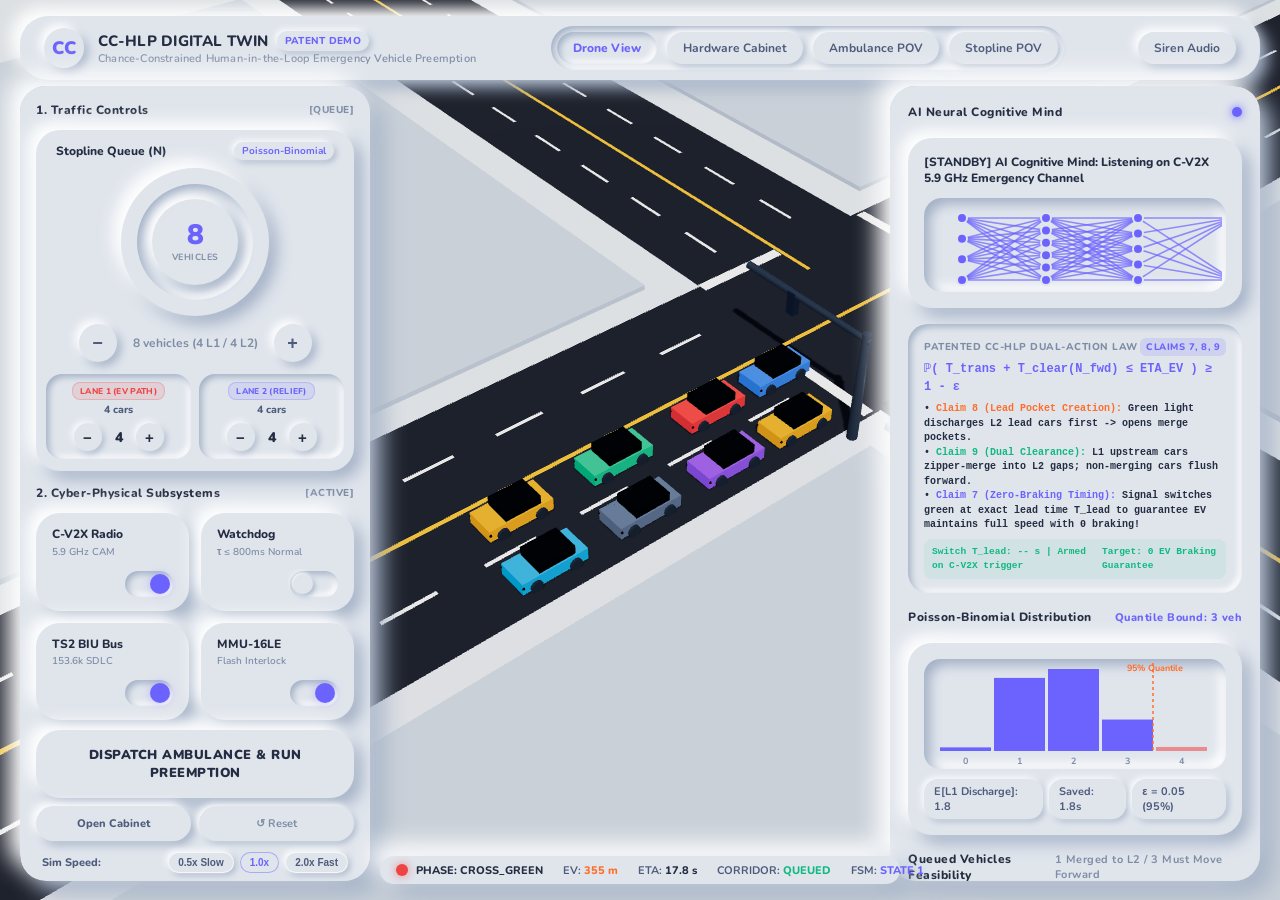
==== commit 5618cd38: "fix(ui): eliminate telemetry banner overlap, streamline responsive sidebar layout, and deploy live t" ====
--- a/index.html
+++ b/index.html
@@ -198,20 +198,39 @@
     /* Left Control Sidebar in Soft Neumorphism */
     .left-panel {
       position: absolute;
-      top: 92px;
+      top: 86px;
       left: 20px;
-      width: 360px;
-      max-height: calc(100vh - 170px);
+      width: 350px;
+      max-height: calc(100vh - 105px);
       z-index: 10;
       background: var(--neu-bg);
-      border-radius: 28px;
-      padding: 16px 18px 28px 18px;
+      border-radius: 26px;
+      padding: 16px 16px 36px 16px;
       overflow-y: auto;
+      overflow-x: hidden;
       box-shadow: var(--shadow-extruded-lg);
       display: flex;
       flex-direction: column;
-      gap: 12px;
+      gap: 10px;
       transition: transform 0.4s cubic-bezier(0.16, 1, 0.3, 1), opacity 0.35s ease;
+    }
+
+    .left-panel::-webkit-scrollbar,
+    .right-panel::-webkit-scrollbar {
+      width: 4px;
+    }
+    .left-panel::-webkit-scrollbar-track,
+    .right-panel::-webkit-scrollbar-track {
+      background: transparent;
+    }
+    .left-panel::-webkit-scrollbar-thumb,
+    .right-panel::-webkit-scrollbar-thumb {
+      background: rgba(148, 163, 184, 0.4);
+      border-radius: 4px;
+    }
+    .left-panel::-webkit-scrollbar-thumb:hover,
+    .right-panel::-webkit-scrollbar-thumb:hover {
+      background: rgba(148, 163, 184, 0.7);
     }
 
     .panel-heading {
@@ -718,19 +737,21 @@
        ========================================================================= */
     .right-panel {
       position: absolute;
-      top: 96px;
+      top: 86px;
       right: 20px;
-      width: 390px;
-      max-height: calc(100vh - 170px);
+      width: 370px;
+      max-height: calc(100vh - 105px);
       z-index: 10;
       background: var(--neu-bg);
-      border-radius: 32px;
-      padding: 24px;
+      border-radius: 26px;
+      padding: 18px 18px 36px 18px;
       overflow-y: auto;
+      overflow-x: hidden;
       box-shadow: var(--shadow-extruded-lg);
       display: flex;
       flex-direction: column;
-      gap: 20px;
+      gap: 12px;
+      transition: transform 0.4s cubic-bezier(0.16, 1, 0.3, 1), opacity 0.35s ease;
     }
 
     /* AI Neural Cognitive Monitor */
@@ -898,17 +919,26 @@
       transform: translateX(-50%);
       z-index: 20;
       background: var(--neu-bg);
-      border-radius: 24px;
-      padding: 8px 18px;
+      border-radius: 20px;
+      padding: 6px 16px;
       display: flex;
       align-items: center;
-      gap: 12px;
+      gap: 10px;
       font-size: 11px;
       font-weight: 700;
       box-shadow: var(--shadow-extruded-lg);
       color: var(--neu-slate);
       white-space: nowrap;
       pointer-events: auto;
+      max-width: calc(100vw - 760px);
+    }
+    @media (max-width: 1180px) {
+      .telemetry-banner {
+        font-size: 10px;
+        padding: 5px 12px;
+        gap: 8px;
+        max-width: calc(100vw - 720px);
+      }
     }
 
     .signal-indicator {
@@ -2776,16 +2806,16 @@
           lblQueue.innerText = `[OK] Corridor Cleared (${fwdCount} Cleared Fwd / ${mergedCount} Yielded to L2)`;
           lblQueue.style.color = 'var(--accent-green)';
         }
-        if (lblSeam) lblSeam.innerText = 'LANE 1 (100% CLEAR - 4.0m)';
-        if (lblLeaveAlign) lblLeaveAlign.innerText = `[OK] ${fwdCount} FORWARD / ${mergedCount} MERGED TO L2`;
+        if (lblSeam) lblSeam.innerText = '100% CLEAR';
+        if (lblLeaveAlign) lblLeaveAlign.innerText = `${fwdCount} FWD / ${mergedCount} YLD`;
         if (patentEv) patentEv.innerText = `${mergedCount} Merged to L2 | 0 EV Braking`;
       } else {
         if (lblQueue) {
           lblQueue.innerText = `Live: ${fwdCount} Cleared Fwd | ${mergedCount} Yielded L2 | ${remainingInL1} In Corridor`;
           lblQueue.style.color = 'var(--accent-purple)';
         }
-        if (lblSeam) lblSeam.innerText = `LANE 1 (${remainingInL1} CLEARING)`;
-        if (lblLeaveAlign) lblLeaveAlign.innerText = `LIVE: ${fwdCount} FORWARD / ${mergedCount} YIELDED TO L2`;
+        if (lblSeam) lblSeam.innerText = `${remainingInL1} CLEARING`;
+        if (lblLeaveAlign) lblLeaveAlign.innerText = `${fwdCount} FWD / ${mergedCount} YLD`;
         if (patentEv) patentEv.innerText = `${mergedCount} Merged to L2 | ${evState.brakingEpisodes} EV Braking`;
       }
     }
